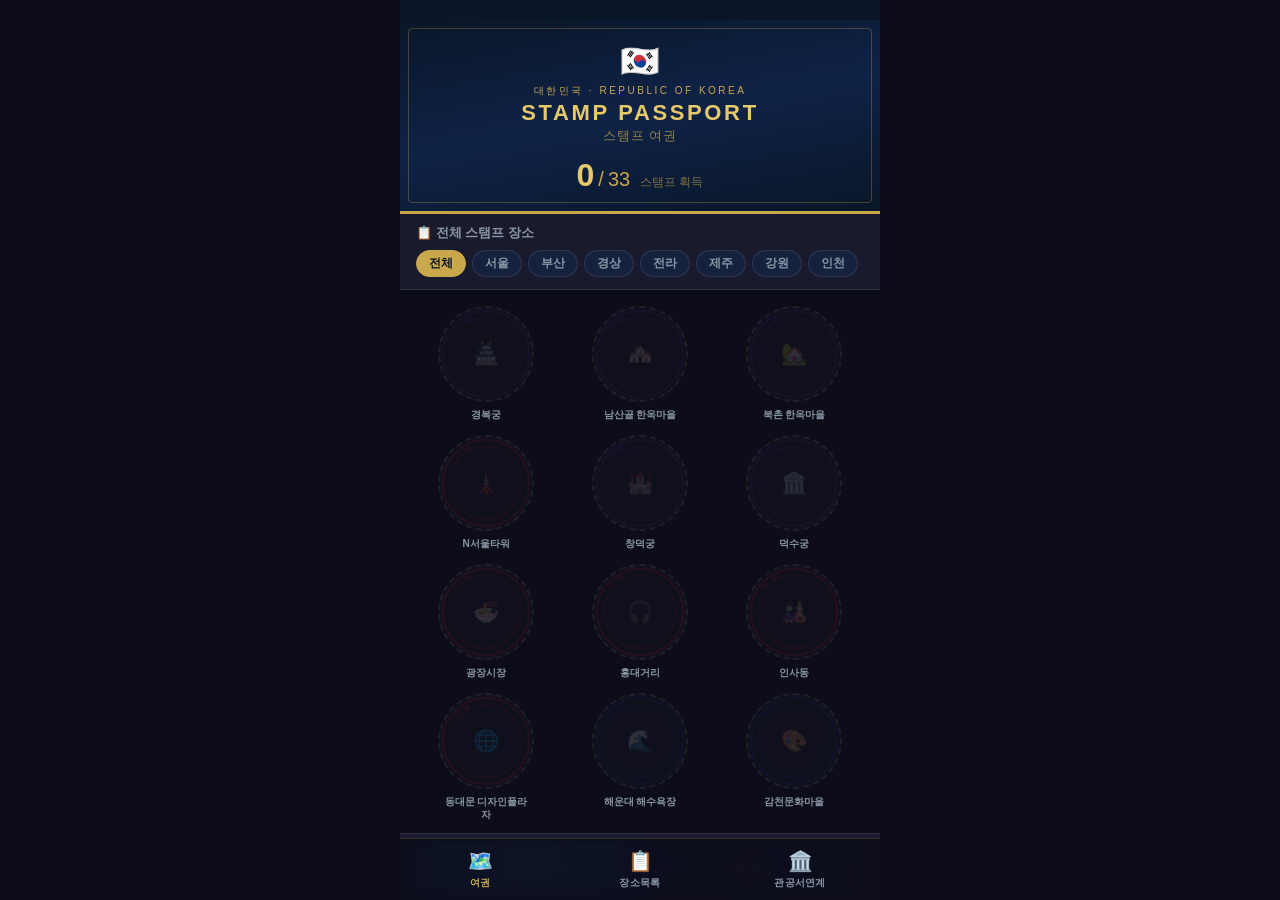
==== index.html @ ccee5a93 "Redesign: official seal stamps, 33 locations, government partnership tab" ====
<!doctype html>
<html lang="ko">
<head>
  <meta charset="UTF-8" />
  <meta name="viewport" content="width=device-width, initial-scale=1.0, viewport-fit=cover" />
  <meta name="theme-color" content="#1a1a2e" />
  <meta name="apple-mobile-web-app-capable" content="yes" />
  <meta name="apple-mobile-web-app-status-bar-style" content="black-translucent" />
  <meta name="apple-mobile-web-app-title" content="Korea Passport" />
  <link rel="manifest" href="manifest.json" />
  <link rel="apple-touch-icon" href="apple-touch-icon.png" />
  <title>Korea Passport | 한국 스탬프 여권</title>
  <link rel="stylesheet" href="style.css" />
</head>
<body>
  <div id="app">

    <!-- TAB: PASSPORT (cover + stamp pages) -->
    <div id="tab-passport" class="tab-content active">
      <div class="safe-top"></div>

      <!-- Passport Cover -->
      <div class="passport-cover">
        <div class="cover-emblem">🇰🇷</div>
        <p class="cover-country">대한민국 · REPUBLIC OF KOREA</p>
        <h1 class="cover-title">STAMP PASSPORT</h1>
        <p class="cover-sub">스탬프 여권</p>
        <div class="cover-progress">
          <span id="coverCount">0</span><span class="cover-slash">/</span><span id="coverTotal">0</span>
          <span class="cover-label">스탬프 획득</span>
        </div>
      </div>

      <!-- Stamp Pages -->
      <div class="stamp-pages-header">
        <span>📋 전체 스탬프 장소</span>
        <span id="regionFilter" class="region-tabs"></span>
      </div>

      <div class="scroll-area">
        <div id="stampGrid" class="stamp-grid"></div>
      </div>

      <div class="passport-actions">
        <button id="gpsBtn" class="btn-gps">📍 현위치 확인</button>
        <button id="shareBtn" class="btn-share">📤 공유</button>
      </div>
    </div>

    <!-- TAB: MAP LIST -->
    <div id="tab-list" class="tab-content">
      <div class="safe-top"></div>
      <div class="scroll-area">
        <h2 class="section-title">스탬프 장소 목록</h2>
        <div class="search-row">
          <input id="searchInput" type="search" placeholder="장소명 검색..." class="search-input" />
        </div>
        <div id="locationList" class="location-list"></div>
      </div>
    </div>

    <!-- TAB: PARTNERSHIP -->
    <div id="tab-partner" class="tab-content">
      <div class="safe-top"></div>
      <div class="scroll-area">
        <h2 class="section-title">관공서 연계 안내</h2>
        <div class="partner-cards" id="partnerCards"></div>
      </div>
    </div>

    <!-- BOTTOM NAV -->
    <nav id="bottomNav">
      <button data-tab="passport" class="nav-btn active">
        <span>🗺️</span><span>여권</span>
      </button>
      <button data-tab="list" class="nav-btn">
        <span>📋</span><span>장소목록</span>
      </button>
      <button data-tab="partner" class="nav-btn">
        <span>🏛️</span><span>관공서연계</span>
      </button>
    </nav>

    <!-- STAMP TOAST -->
    <div id="toast" class="toast hidden">
      <div id="toastStamp" class="toast-stamp-mini"></div>
      <div>
        <strong id="toastTitle"></strong>
        <p id="toastSub"></p>
      </div>
    </div>

  </div>
  <script src="app.js"></script>
</body>
</html>
---- style.css ----
/* ── Reset ── */
*, *::before, *::after { box-sizing: border-box; margin: 0; padding: 0; }

:root {
  --bg: #0d0d1a;
  --cover-bg: #0a1628;
  --page-bg: #f5f0e8;
  --surface: #1a1a2e;
  --surface2: #16213e;
  --border: rgba(255,255,255,.1);
  --gold: #c9a84c;
  --gold-light: #e8c96a;
  --text: #f1f5f9;
  --muted: #8896a5;
  --accent: #1e5fa8;
  --red-stamp: #8b1a1a;
  --blue-stamp: #0a2d6e;
  --green-stamp: #0d4a2d;
  --purple-stamp: #3d1a6e;
  --teal-stamp: #0a4a4a;
  --nav-h: 72px;
}

html, body { height: 100%; background: var(--bg); color: var(--text); font-family: -apple-system, BlinkMacSystemFont, "SF Pro Text", "Noto Sans KR", sans-serif; -webkit-font-smoothing: antialiased; }
#app { height: 100%; display: flex; flex-direction: column; max-width: 480px; margin: 0 auto; position: relative; overflow: hidden; }
.safe-top { height: env(safe-area-inset-top, 20px); min-height: 20px; background: var(--cover-bg); }
.tab-content { display: none; flex: 1; overflow: hidden; flex-direction: column; }
.tab-content.active { display: flex; }
.scroll-area { flex: 1; overflow-y: auto; -webkit-overflow-scrolling: touch; padding-bottom: calc(var(--nav-h) + 12px); }

/* ── Passport Cover ── */
.passport-cover {
  background: linear-gradient(170deg, #0a1628 0%, #0f2347 50%, #0a1628 100%);
  border-bottom: 3px solid var(--gold);
  padding: 22px 24px 20px;
  text-align: center;
  position: relative;
  flex-shrink: 0;
}
.passport-cover::before {
  content: '';
  position: absolute; inset: 8px; border: 1px solid rgba(201,168,76,.3); border-radius: 4px; pointer-events: none;
}
.cover-emblem { font-size: 32px; margin-bottom: 4px; }
.cover-country { font-size: 10px; letter-spacing: .25em; color: var(--gold); margin-bottom: 2px; }
.cover-title { font-size: 22px; font-weight: 800; color: var(--gold-light); letter-spacing: .12em; margin-bottom: 1px; }
.cover-sub { font-size: 13px; color: rgba(201,168,76,.7); letter-spacing: .08em; margin-bottom: 14px; }
.cover-progress { display: flex; align-items: baseline; justify-content: center; gap: 4px; }
.cover-progress #coverCount { font-size: 32px; font-weight: 900; color: var(--gold-light); line-height: 1; }
.cover-slash { font-size: 20px; color: var(--gold); }
.cover-progress #coverTotal { font-size: 20px; color: var(--gold); }
.cover-label { font-size: 12px; color: rgba(201,168,76,.6); margin-left: 6px; }

/* ── Stamp Pages Header ── */
.stamp-pages-header {
  background: var(--surface); border-bottom: 1px solid var(--border);
  padding: 10px 16px; display: flex; flex-direction: column; gap: 8px; flex-shrink: 0;
}
.stamp-pages-header > span:first-child { font-size: 13px; color: var(--muted); font-weight: 600; }
.region-tabs { display: flex; gap: 6px; overflow-x: auto; -webkit-overflow-scrolling: touch; padding-bottom: 2px; }
.region-tabs::-webkit-scrollbar { display: none; }
.rtab { background: var(--surface2); border: 1px solid var(--border); color: var(--muted);
  border-radius: 100px; padding: 4px 12px; font-size: 12px; font-weight: 600;
  cursor: pointer; white-space: nowrap; -webkit-tap-highlight-color: transparent; flex-shrink: 0; }
.rtab.active { background: var(--gold); border-color: var(--gold); color: #0a1628; }

/* ── Stamp Grid ── */
.stamp-grid { display: grid; grid-template-columns: repeat(3, 1fr); gap: 14px; padding: 16px; }

/* ── Individual Stamp ── */
.stamp-wrap { display: flex; flex-direction: column; align-items: center; gap: 6px; cursor: pointer; -webkit-tap-highlight-color: transparent; }
.stamp-circle {
  width: 96px; height: 96px; border-radius: 50%; position: relative;
  display: flex; align-items: center; justify-content: center;
  flex-shrink: 0;
}
/* Not-collected: ghost outline */
.stamp-circle.ghost {
  border: 2px dashed rgba(255,255,255,.15);
  background: rgba(255,255,255,.03);
  opacity: .45;
}
/* Collected: ink stamp appearance */
.stamp-circle.inked {
  opacity: 1;
  box-shadow: 0 0 0 2px currentColor, inset 0 0 12px rgba(0,0,0,.35);
}
.stamp-circle.inked::after {
  content: ''; position: absolute; inset: 0; border-radius: 50%;
  background: radial-gradient(circle at 40% 35%, rgba(255,255,255,.12), transparent 60%);
  pointer-events: none;
}
/* Color variants */
.stamp-red   { color: var(--red-stamp);    border: 3px solid var(--red-stamp);    background: rgba(139,26,26,.18); }
.stamp-blue  { color: var(--blue-stamp);   border: 3px solid var(--blue-stamp);   background: rgba(10,45,110,.18); }
.stamp-green { color: var(--green-stamp);  border: 3px solid var(--green-stamp);  background: rgba(13,74,45,.18); }
.stamp-purple{ color: var(--purple-stamp); border: 3px solid var(--purple-stamp); background: rgba(61,26,110,.18); }
.stamp-teal  { color: var(--teal-stamp);   border: 3px solid var(--teal-stamp);   background: rgba(10,74,74,.18); }

/* SVG stamp inner content */
.stamp-svg { width: 96px; height: 96px; position: absolute; inset: 0; }

.stamp-name {
  font-size: 10px; font-weight: 700; color: var(--muted); text-align: center;
  line-height: 1.3; max-width: 90px;
}
.stamp-wrap.earned .stamp-name { color: var(--text); }

/* ── Passport Actions ── */
.passport-actions {
  display: grid; grid-template-columns: 1fr 1fr; gap: 10px;
  padding: 10px 16px; background: var(--surface); border-top: 1px solid var(--border); flex-shrink: 0;
}
.btn-gps { background: var(--accent); color: #fff; border: none; border-radius: 14px; padding: 13px; font-size: 14px; font-weight: 700; cursor: pointer; -webkit-tap-highlight-color: transparent; }
.btn-gps:active { opacity: .8; }
.btn-share { background: var(--surface2); color: var(--text); border: 1px solid var(--border); border-radius: 14px; padding: 13px; font-size: 14px; font-weight: 600; cursor: pointer; -webkit-tap-highlight-color: transparent; }

/* ── Location List Tab ── */
.section-title { font-size: 20px; font-weight: 800; padding: 16px 18px 8px; }
.search-row { padding: 0 16px 12px; }
.search-input { width: 100%; background: var(--surface); border: 1px solid var(--border); border-radius: 12px; padding: 10px 14px; font-size: 14px; color: var(--text); outline: none; }
.search-input::placeholder { color: var(--muted); }
.location-list { display: grid; gap: 0; }
.loc-item {
  display: flex; align-items: center; gap: 14px; padding: 13px 18px;
  border-bottom: 1px solid var(--border); cursor: pointer; -webkit-tap-highlight-color: transparent;
}
.loc-item:active { background: var(--surface); }
.loc-dot { width: 10px; height: 10px; border-radius: 50%; flex-shrink: 0; }
.loc-info { flex: 1; }
.loc-info h3 { font-size: 14px; font-weight: 700; margin-bottom: 2px; }
.loc-info p { font-size: 12px; color: var(--muted); }
.loc-tag { font-size: 11px; color: var(--muted); background: var(--surface); border: 1px solid var(--border); border-radius: 100px; padding: 2px 8px; flex-shrink: 0; }
.loc-check { font-size: 18px; flex-shrink: 0; }

/* ── Partnership Tab ── */
.partner-cards { display: grid; gap: 14px; padding: 8px 16px 16px; }
.partner-card { background: var(--surface); border: 1px solid var(--border); border-radius: 18px; overflow: hidden; }
.partner-card-header { padding: 16px 18px 10px; display: flex; align-items: center; gap: 12px; border-bottom: 1px solid var(--border); }
.partner-icon { font-size: 28px; }
.partner-card-header h3 { font-size: 15px; font-weight: 800; }
.partner-card-header p { font-size: 12px; color: var(--muted); margin-top: 2px; }
.partner-body { padding: 14px 18px; }
.partner-body ul { list-style: none; display: grid; gap: 8px; }
.partner-body li { font-size: 13px; color: var(--muted); padding-left: 16px; position: relative; line-height: 1.45; }
.partner-body li::before { content: '→'; position: absolute; left: 0; color: var(--gold); font-weight: 700; }
.partner-badge { display: inline-block; background: rgba(201,168,76,.15); border: 1px solid rgba(201,168,76,.3); color: var(--gold); font-size: 11px; border-radius: 100px; padding: 3px 10px; margin-top: 10px; }

/* ── Bottom Nav ── */
#bottomNav {
  position: fixed; bottom: 0; left: 50%; transform: translateX(-50%);
  width: min(480px, 100%); display: grid; grid-template-columns: repeat(3, 1fr);
  background: rgba(13,13,26,.94); backdrop-filter: blur(20px) saturate(180%);
  -webkit-backdrop-filter: blur(20px) saturate(180%);
  border-top: 1px solid rgba(201,168,76,.2);
  padding-bottom: env(safe-area-inset-bottom, 0); z-index: 100;
}
.nav-btn { background: transparent; border: none; color: var(--muted); padding: 10px 6px;
  display: flex; flex-direction: column; align-items: center; gap: 3px;
  cursor: pointer; -webkit-tap-highlight-color: transparent; transition: color .15s; }
.nav-btn span:first-child { font-size: 20px; }
.nav-btn span:last-child { font-size: 10px; font-weight: 700; letter-spacing: .03em; }
.nav-btn.active { color: var(--gold); }

/* ── Toast ── */
.toast {
  position: fixed; top: max(env(safe-area-inset-top,20px),20px); left: 50%;
  transform: translateX(-50%); width: min(340px, calc(100% - 32px));
  background: rgba(10,22,40,.97); backdrop-filter: blur(16px); -webkit-backdrop-filter: blur(16px);
  border: 1px solid rgba(201,168,76,.5); border-radius: 16px;
  padding: 14px 18px; display: flex; align-items: center; gap: 14px;
  box-shadow: 0 12px 40px rgba(0,0,0,.6); z-index: 200;
  transition: opacity .3s, transform .3s;
}
.toast.hidden { opacity: 0; pointer-events: none; transform: translateX(-50%) translateY(-14px); }
.toast-stamp-mini { width: 44px; height: 44px; flex-shrink: 0; border-radius: 50%; display: flex; align-items: center; justify-content: center; font-size: 22px; border: 2px solid var(--gold); }
.toast strong { font-size: 14px; display: block; color: var(--gold-light); }
.toast p { font-size: 12px; color: var(--muted); margin-top: 2px; }
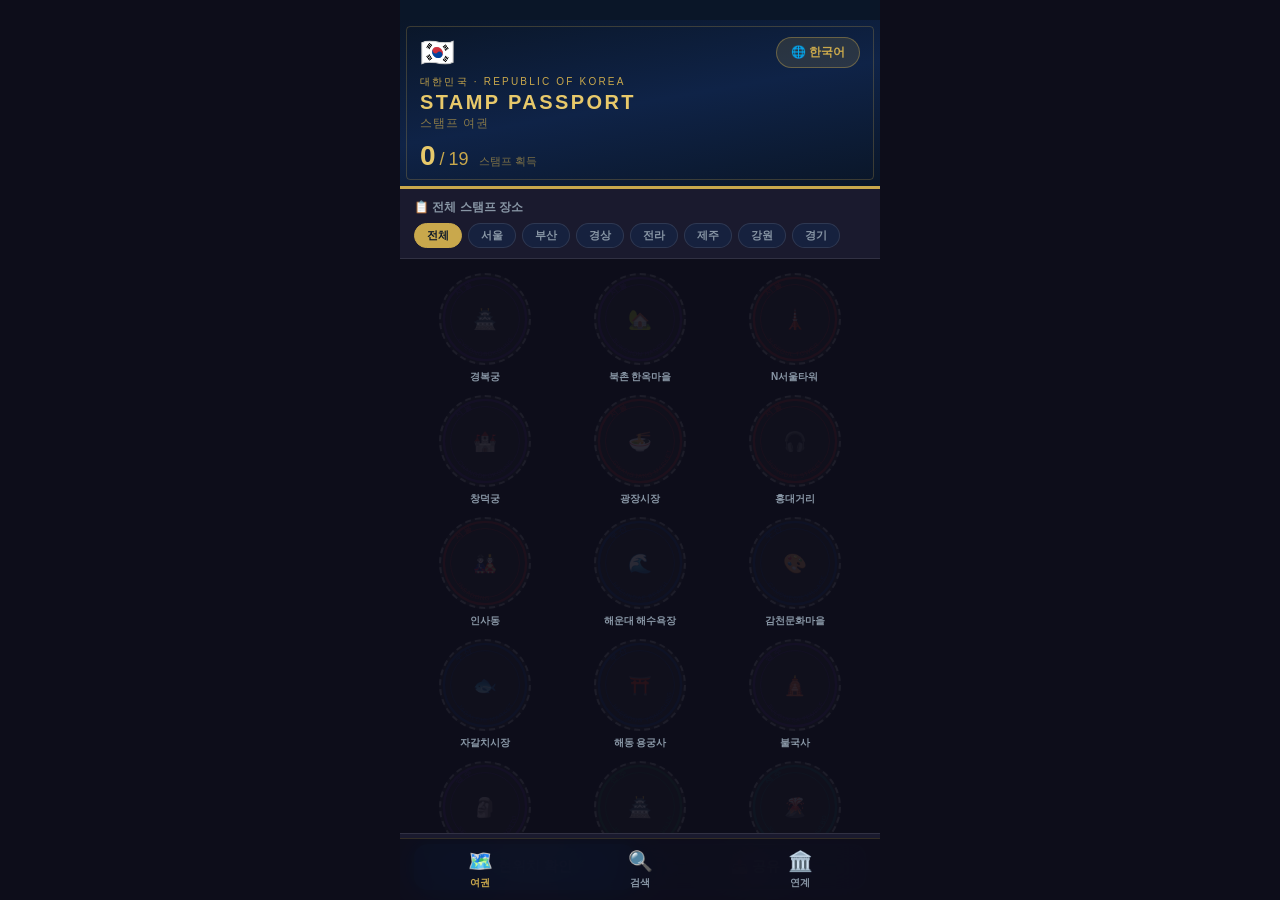
==== commit fad3eb7d: "Add multi-language TourAPI 4.0 integration, trail support, detail modal, API status panel" ====
--- a/index.html
+++ b/index.html
@@ -1,96 +1,155 @@
 <!doctype html>
-<html lang="ko">
+<html lang="ko" id="htmlRoot">
 <head>
   <meta charset="UTF-8" />
   <meta name="viewport" content="width=device-width, initial-scale=1.0, viewport-fit=cover" />
-  <meta name="theme-color" content="#1a1a2e" />
+  <meta name="theme-color" content="#0d0d1a" />
   <meta name="apple-mobile-web-app-capable" content="yes" />
   <meta name="apple-mobile-web-app-status-bar-style" content="black-translucent" />
   <meta name="apple-mobile-web-app-title" content="Korea Passport" />
   <link rel="manifest" href="manifest.json" />
   <link rel="apple-touch-icon" href="apple-touch-icon.png" />
-  <title>Korea Passport | 한국 스탬프 여권</title>
+  <title>Korea Passport | 스탬프 여권</title>
   <link rel="stylesheet" href="style.css" />
 </head>
 <body>
-  <div id="app">
+<div id="app">
 
-    <!-- TAB: PASSPORT (cover + stamp pages) -->
-    <div id="tab-passport" class="tab-content active">
-      <div class="safe-top"></div>
+  <!-- ══ TAB: PASSPORT ══ -->
+  <div id="tab-passport" class="tab-content active">
+    <div class="safe-top"></div>
 
-      <!-- Passport Cover -->
-      <div class="passport-cover">
+    <!-- Passport Cover -->
+    <div class="passport-cover">
+      <div class="cover-top-row">
         <div class="cover-emblem">🇰🇷</div>
-        <p class="cover-country">대한민국 · REPUBLIC OF KOREA</p>
-        <h1 class="cover-title">STAMP PASSPORT</h1>
-        <p class="cover-sub">스탬프 여권</p>
-        <div class="cover-progress">
-          <span id="coverCount">0</span><span class="cover-slash">/</span><span id="coverTotal">0</span>
-          <span class="cover-label">스탬프 획득</span>
-        </div>
+        <!-- 언어 선택 버튼 -->
+        <button id="langBtn" class="lang-btn">🌐 한국어</button>
       </div>
-
-      <!-- Stamp Pages -->
-      <div class="stamp-pages-header">
-        <span>📋 전체 스탬프 장소</span>
-        <span id="regionFilter" class="region-tabs"></span>
-      </div>
-
-      <div class="scroll-area">
-        <div id="stampGrid" class="stamp-grid"></div>
-      </div>
-
-      <div class="passport-actions">
-        <button id="gpsBtn" class="btn-gps">📍 현위치 확인</button>
-        <button id="shareBtn" class="btn-share">📤 공유</button>
+      <p class="cover-country">대한민국 · REPUBLIC OF KOREA</p>
+      <h1 class="cover-title">STAMP PASSPORT</h1>
+      <p class="cover-sub">스탬프 여권</p>
+      <div class="cover-progress">
+        <span id="coverCount">0</span><span class="cover-slash">/</span><span id="coverTotal">0</span>
+        <span class="cover-label">스탬프 획득</span>
       </div>
     </div>
 
-    <!-- TAB: MAP LIST -->
-    <div id="tab-list" class="tab-content">
-      <div class="safe-top"></div>
-      <div class="scroll-area">
-        <h2 class="section-title">스탬프 장소 목록</h2>
-        <div class="search-row">
-          <input id="searchInput" type="search" placeholder="장소명 검색..." class="search-input" />
-        </div>
-        <div id="locationList" class="location-list"></div>
+    <!-- 언어 선택 패널 -->
+    <div id="langPanel" class="lang-panel hidden">
+      <p class="lang-panel-title">언어 선택 / Select Language</p>
+      <div id="langGrid" class="lang-grid"></div>
+      <p class="lang-panel-note">API 키가 입력된 언어만 활성화됩니다.</p>
+    </div>
+
+    <!-- 지역 필터 탭 -->
+    <div class="stamp-pages-header">
+      <span id="stampPageLabel">📋 전체 스탬프 장소</span>
+      <span id="regionFilter" class="region-tabs"></span>
+    </div>
+
+    <div class="scroll-area">
+      <div id="stampGrid" class="stamp-grid"></div>
+      <!-- API 로딩 버튼 -->
+      <div id="apiLoadRow" class="api-load-row hidden">
+        <button id="loadApiBtn" class="btn-api-load">🔄 TourAPI에서 장소 불러오기</button>
       </div>
     </div>
 
-    <!-- TAB: PARTNERSHIP -->
-    <div id="tab-partner" class="tab-content">
-      <div class="safe-top"></div>
-      <div class="scroll-area">
-        <h2 class="section-title">관공서 연계 안내</h2>
-        <div class="partner-cards" id="partnerCards"></div>
+    <div class="passport-actions">
+      <button id="gpsBtn" class="btn-gps">📍 현위치 확인</button>
+      <button id="shareBtn" class="btn-share">📤 공유</button>
+    </div>
+  </div>
+
+  <!-- ══ TAB: SEARCH / LIST ══ -->
+  <div id="tab-list" class="tab-content">
+    <div class="safe-top"></div>
+    <div class="scroll-area">
+      <h2 class="section-title">장소 검색</h2>
+
+      <!-- 검색 타입 선택 -->
+      <div class="search-type-row" id="searchTypeRow"></div>
+
+      <div class="search-row">
+        <input id="searchInput" type="search" placeholder="장소명 검색 (TourAPI 연동)..." class="search-input" />
+        <button id="searchApiBtn" class="btn-search-api">🔍</button>
+      </div>
+
+      <!-- 축제/행사 버튼 -->
+      <button id="festivalBtn" class="btn-festival">🎪 현재 진행 중인 축제 보기</button>
+
+      <!-- 두루누비 트레일 -->
+      <div class="trail-section">
+        <div class="trail-header">
+          <span>🥾 두루누비 걷기여행길</span>
+          <button id="loadTrailBtn" class="btn-trail-load">불러오기</button>
+        </div>
+        <div id="trailList" class="trail-list"></div>
+      </div>
+
+      <h3 class="list-subtitle">전체 스탬프 목록</h3>
+      <div id="locationList" class="location-list"></div>
+    </div>
+  </div>
+
+  <!-- ══ TAB: PARTNERSHIP ══ -->
+  <div id="tab-partner" class="tab-content">
+    <div class="safe-top"></div>
+    <div class="scroll-area">
+      <h2 class="section-title">관공서 연계 안내</h2>
+
+      <!-- API 상태 패널 -->
+      <div class="api-status-card" id="apiStatusCard">
+        <h3>📡 TourAPI 연결 상태</h3>
+        <div id="apiStatusList" class="api-status-list"></div>
+      </div>
+
+      <div class="partner-cards" id="partnerCards"></div>
+    </div>
+  </div>
+
+  <!-- ══ BOTTOM NAV ══ -->
+  <nav id="bottomNav">
+    <button data-tab="passport" class="nav-btn active">
+      <span>🗺️</span><span>여권</span>
+    </button>
+    <button data-tab="list" class="nav-btn">
+      <span>🔍</span><span>검색</span>
+    </button>
+    <button data-tab="partner" class="nav-btn">
+      <span>🏛️</span><span>연계</span>
+    </button>
+  </nav>
+
+  <!-- ══ STAMP TOAST ══ -->
+  <div id="toast" class="toast hidden">
+    <div id="toastStamp" class="toast-stamp-mini"></div>
+    <div>
+      <strong id="toastTitle"></strong>
+      <p id="toastSub"></p>
+    </div>
+  </div>
+
+  <!-- ══ DETAIL MODAL ══ -->
+  <div id="modal" class="modal hidden">
+    <div class="modal-backdrop" id="modalBackdrop"></div>
+    <div class="modal-sheet">
+      <div class="modal-img-wrap"><img id="modalImg" src="" alt="" /></div>
+      <div class="modal-body">
+        <div id="modalStamp" class="modal-stamp"></div>
+        <h2 id="modalTitle"></h2>
+        <p id="modalAddr" class="modal-addr"></p>
+        <p id="modalOverview" class="modal-overview"></p>
+        <div id="modalMeta" class="modal-meta"></div>
+        <button id="modalCollect" class="btn-modal-collect">✅ 스탬프 수집</button>
+        <button id="modalClose" class="btn-modal-close">닫기</button>
       </div>
     </div>
+  </div>
 
-    <!-- BOTTOM NAV -->
-    <nav id="bottomNav">
-      <button data-tab="passport" class="nav-btn active">
-        <span>🗺️</span><span>여권</span>
-      </button>
-      <button data-tab="list" class="nav-btn">
-        <span>📋</span><span>장소목록</span>
-      </button>
-      <button data-tab="partner" class="nav-btn">
-        <span>🏛️</span><span>관공서연계</span>
-      </button>
-    </nav>
-
-    <!-- STAMP TOAST -->
-    <div id="toast" class="toast hidden">
-      <div id="toastStamp" class="toast-stamp-mini"></div>
-      <div>
-        <strong id="toastTitle"></strong>
-        <p id="toastSub"></p>
-      </div>
-    </div>
-
-  </div>
-  <script src="app.js"></script>
+</div>
+<script src="tourapi.js"></script>
+<script src="app.js"></script>
 </body>
 </html>
--- a/style.css
+++ b/style.css
@@ -3,8 +3,6 @@
 
 :root {
   --bg: #0d0d1a;
-  --cover-bg: #0a1628;
-  --page-bg: #f5f0e8;
   --surface: #1a1a2e;
   --surface2: #16213e;
   --border: rgba(255,255,255,.1);
@@ -23,156 +21,170 @@
 
 html, body { height: 100%; background: var(--bg); color: var(--text); font-family: -apple-system, BlinkMacSystemFont, "SF Pro Text", "Noto Sans KR", sans-serif; -webkit-font-smoothing: antialiased; }
 #app { height: 100%; display: flex; flex-direction: column; max-width: 480px; margin: 0 auto; position: relative; overflow: hidden; }
-.safe-top { height: env(safe-area-inset-top, 20px); min-height: 20px; background: var(--cover-bg); }
+.safe-top { height: env(safe-area-inset-top, 20px); min-height: 20px; background: #0a1628; }
 .tab-content { display: none; flex: 1; overflow: hidden; flex-direction: column; }
 .tab-content.active { display: flex; }
 .scroll-area { flex: 1; overflow-y: auto; -webkit-overflow-scrolling: touch; padding-bottom: calc(var(--nav-h) + 12px); }
 
 /* ── Passport Cover ── */
 .passport-cover {
-  background: linear-gradient(170deg, #0a1628 0%, #0f2347 50%, #0a1628 100%);
+  background: linear-gradient(170deg,#0a1628 0%,#0f2347 50%,#0a1628 100%);
   border-bottom: 3px solid var(--gold);
-  padding: 22px 24px 20px;
-  text-align: center;
-  position: relative;
-  flex-shrink: 0;
+  padding: 16px 20px 16px;
+  position: relative; flex-shrink: 0;
 }
-.passport-cover::before {
-  content: '';
-  position: absolute; inset: 8px; border: 1px solid rgba(201,168,76,.3); border-radius: 4px; pointer-events: none;
-}
-.cover-emblem { font-size: 32px; margin-bottom: 4px; }
-.cover-country { font-size: 10px; letter-spacing: .25em; color: var(--gold); margin-bottom: 2px; }
-.cover-title { font-size: 22px; font-weight: 800; color: var(--gold-light); letter-spacing: .12em; margin-bottom: 1px; }
-.cover-sub { font-size: 13px; color: rgba(201,168,76,.7); letter-spacing: .08em; margin-bottom: 14px; }
-.cover-progress { display: flex; align-items: baseline; justify-content: center; gap: 4px; }
-.cover-progress #coverCount { font-size: 32px; font-weight: 900; color: var(--gold-light); line-height: 1; }
-.cover-slash { font-size: 20px; color: var(--gold); }
-.cover-progress #coverTotal { font-size: 20px; color: var(--gold); }
-.cover-label { font-size: 12px; color: rgba(201,168,76,.6); margin-left: 6px; }
+.passport-cover::before { content:''; position:absolute; inset:6px; border:1px solid rgba(201,168,76,.25); border-radius:4px; pointer-events:none; }
+.cover-top-row { display:flex; justify-content:space-between; align-items:center; margin-bottom:6px; }
+.cover-emblem { font-size:28px; }
+.lang-btn { background:rgba(201,168,76,.15); border:1px solid rgba(201,168,76,.4); color:var(--gold); border-radius:100px; padding:6px 14px; font-size:12px; font-weight:700; cursor:pointer; -webkit-tap-highlight-color:transparent; }
+.lang-btn:active { opacity:.8; }
+.cover-country { font-size:10px; letter-spacing:.22em; color:var(--gold); margin-bottom:2px; }
+.cover-title { font-size:20px; font-weight:800; color:var(--gold-light); letter-spacing:.12em; margin-bottom:1px; }
+.cover-sub { font-size:12px; color:rgba(201,168,76,.65); letter-spacing:.07em; margin-bottom:10px; }
+.cover-progress { display:flex; align-items:baseline; gap:4px; }
+#coverCount { font-size:28px; font-weight:900; color:var(--gold-light); line-height:1; }
+.cover-slash { font-size:18px; color:var(--gold); }
+#coverTotal { font-size:18px; color:var(--gold); }
+.cover-label { font-size:11px; color:rgba(201,168,76,.6); margin-left:6px; }
+
+/* ── Language Panel ── */
+.lang-panel { background:var(--surface2); border-bottom:1px solid var(--border); padding:14px 16px; flex-shrink:0; }
+.lang-panel.hidden { display:none; }
+.lang-panel-title { font-size:12px; color:var(--muted); margin-bottom:10px; font-weight:600; }
+.lang-grid { display:grid; grid-template-columns:repeat(4,1fr); gap:8px; margin-bottom:8px; }
+.lang-chip { background:var(--surface); border:1px solid var(--border); border-radius:12px; padding:8px 6px; text-align:center; cursor:pointer; -webkit-tap-highlight-color:transparent; transition:all .15s; }
+.lang-chip .lc-flag { font-size:18px; display:block; margin-bottom:3px; }
+.lang-chip .lc-label { font-size:10px; color:var(--muted); font-weight:600; }
+.lang-chip.active { border-color:var(--gold); background:rgba(201,168,76,.12); }
+.lang-chip.active .lc-label { color:var(--gold); }
+.lang-chip.disabled { opacity:.35; cursor:not-allowed; }
+.lang-panel-note { font-size:11px; color:var(--muted); }
 
 /* ── Stamp Pages Header ── */
-.stamp-pages-header {
-  background: var(--surface); border-bottom: 1px solid var(--border);
-  padding: 10px 16px; display: flex; flex-direction: column; gap: 8px; flex-shrink: 0;
-}
-.stamp-pages-header > span:first-child { font-size: 13px; color: var(--muted); font-weight: 600; }
-.region-tabs { display: flex; gap: 6px; overflow-x: auto; -webkit-overflow-scrolling: touch; padding-bottom: 2px; }
-.region-tabs::-webkit-scrollbar { display: none; }
-.rtab { background: var(--surface2); border: 1px solid var(--border); color: var(--muted);
-  border-radius: 100px; padding: 4px 12px; font-size: 12px; font-weight: 600;
-  cursor: pointer; white-space: nowrap; -webkit-tap-highlight-color: transparent; flex-shrink: 0; }
-.rtab.active { background: var(--gold); border-color: var(--gold); color: #0a1628; }
+.stamp-pages-header { background:var(--surface); border-bottom:1px solid var(--border); padding:10px 14px; display:flex; flex-direction:column; gap:7px; flex-shrink:0; }
+.stamp-pages-header > span { font-size:12px; color:var(--muted); font-weight:600; }
+.region-tabs { display:flex; gap:6px; overflow-x:auto; -webkit-overflow-scrolling:touch; }
+.region-tabs::-webkit-scrollbar { display:none; }
+.rtab { background:var(--surface2); border:1px solid var(--border); color:var(--muted); border-radius:100px; padding:4px 12px; font-size:11px; font-weight:600; cursor:pointer; white-space:nowrap; flex-shrink:0; -webkit-tap-highlight-color:transparent; }
+.rtab.active { background:var(--gold); border-color:var(--gold); color:#0a1628; }
 
 /* ── Stamp Grid ── */
-.stamp-grid { display: grid; grid-template-columns: repeat(3, 1fr); gap: 14px; padding: 16px; }
+.stamp-grid { display:grid; grid-template-columns:repeat(3,1fr); gap:12px; padding:14px; }
+.stamp-wrap { display:flex; flex-direction:column; align-items:center; gap:5px; cursor:pointer; -webkit-tap-highlight-color:transparent; }
+.stamp-circle { width:92px; height:92px; border-radius:50%; position:relative; display:flex; align-items:center; justify-content:center; flex-shrink:0; }
+.stamp-circle.ghost { border:2px dashed rgba(255,255,255,.14); background:rgba(255,255,255,.03); opacity:.4; }
+.stamp-circle.inked { opacity:1; box-shadow:0 0 0 2px currentColor,inset 0 0 10px rgba(0,0,0,.35); }
+.stamp-circle.inked::after { content:''; position:absolute; inset:0; border-radius:50%; background:radial-gradient(circle at 38% 33%,rgba(255,255,255,.1),transparent 58%); pointer-events:none; }
+.stamp-red   { color:var(--red-stamp);    border:3px solid var(--red-stamp);    background:rgba(139,26,26,.18); }
+.stamp-blue  { color:var(--blue-stamp);   border:3px solid var(--blue-stamp);   background:rgba(10,45,110,.18); }
+.stamp-green { color:var(--green-stamp);  border:3px solid var(--green-stamp);  background:rgba(13,74,45,.18); }
+.stamp-purple{ color:var(--purple-stamp); border:3px solid var(--purple-stamp); background:rgba(61,26,110,.18); }
+.stamp-teal  { color:var(--teal-stamp);   border:3px solid var(--teal-stamp);   background:rgba(10,74,74,.18); }
+.stamp-svg { width:92px; height:92px; position:absolute; inset:0; }
+.stamp-name { font-size:10px; font-weight:700; color:var(--muted); text-align:center; line-height:1.3; max-width:88px; }
+.stamp-wrap.earned .stamp-name { color:var(--text); }
+.stamp-trail-badge { font-size:9px; background:rgba(13,74,45,.4); color:#6ee7b7; border-radius:100px; padding:2px 6px; margin-top:2px; }
 
-/* ── Individual Stamp ── */
-.stamp-wrap { display: flex; flex-direction: column; align-items: center; gap: 6px; cursor: pointer; -webkit-tap-highlight-color: transparent; }
-.stamp-circle {
-  width: 96px; height: 96px; border-radius: 50%; position: relative;
-  display: flex; align-items: center; justify-content: center;
-  flex-shrink: 0;
-}
-/* Not-collected: ghost outline */
-.stamp-circle.ghost {
-  border: 2px dashed rgba(255,255,255,.15);
-  background: rgba(255,255,255,.03);
-  opacity: .45;
-}
-/* Collected: ink stamp appearance */
-.stamp-circle.inked {
-  opacity: 1;
-  box-shadow: 0 0 0 2px currentColor, inset 0 0 12px rgba(0,0,0,.35);
-}
-.stamp-circle.inked::after {
-  content: ''; position: absolute; inset: 0; border-radius: 50%;
-  background: radial-gradient(circle at 40% 35%, rgba(255,255,255,.12), transparent 60%);
-  pointer-events: none;
-}
-/* Color variants */
-.stamp-red   { color: var(--red-stamp);    border: 3px solid var(--red-stamp);    background: rgba(139,26,26,.18); }
-.stamp-blue  { color: var(--blue-stamp);   border: 3px solid var(--blue-stamp);   background: rgba(10,45,110,.18); }
-.stamp-green { color: var(--green-stamp);  border: 3px solid var(--green-stamp);  background: rgba(13,74,45,.18); }
-.stamp-purple{ color: var(--purple-stamp); border: 3px solid var(--purple-stamp); background: rgba(61,26,110,.18); }
-.stamp-teal  { color: var(--teal-stamp);   border: 3px solid var(--teal-stamp);   background: rgba(10,74,74,.18); }
-
-/* SVG stamp inner content */
-.stamp-svg { width: 96px; height: 96px; position: absolute; inset: 0; }
-
-.stamp-name {
-  font-size: 10px; font-weight: 700; color: var(--muted); text-align: center;
-  line-height: 1.3; max-width: 90px;
-}
-.stamp-wrap.earned .stamp-name { color: var(--text); }
+/* ── API Load Row ── */
+.api-load-row { padding:16px; text-align:center; }
+.api-load-row.hidden { display:none; }
+.btn-api-load { background:var(--surface); border:1px dashed var(--border); color:var(--muted); border-radius:14px; padding:12px 20px; font-size:13px; cursor:pointer; width:100%; }
 
 /* ── Passport Actions ── */
-.passport-actions {
-  display: grid; grid-template-columns: 1fr 1fr; gap: 10px;
-  padding: 10px 16px; background: var(--surface); border-top: 1px solid var(--border); flex-shrink: 0;
-}
-.btn-gps { background: var(--accent); color: #fff; border: none; border-radius: 14px; padding: 13px; font-size: 14px; font-weight: 700; cursor: pointer; -webkit-tap-highlight-color: transparent; }
-.btn-gps:active { opacity: .8; }
-.btn-share { background: var(--surface2); color: var(--text); border: 1px solid var(--border); border-radius: 14px; padding: 13px; font-size: 14px; font-weight: 600; cursor: pointer; -webkit-tap-highlight-color: transparent; }
+.passport-actions { display:grid; grid-template-columns:1fr 1fr; gap:10px; padding:10px 14px; background:var(--surface); border-top:1px solid var(--border); flex-shrink:0; }
+.btn-gps { background:var(--accent); color:#fff; border:none; border-radius:14px; padding:13px; font-size:14px; font-weight:700; cursor:pointer; -webkit-tap-highlight-color:transparent; }
+.btn-gps:active { opacity:.8; }
+.btn-share { background:var(--surface2); color:var(--text); border:1px solid var(--border); border-radius:14px; padding:13px; font-size:14px; font-weight:600; cursor:pointer; }
 
-/* ── Location List Tab ── */
-.section-title { font-size: 20px; font-weight: 800; padding: 16px 18px 8px; }
-.search-row { padding: 0 16px 12px; }
-.search-input { width: 100%; background: var(--surface); border: 1px solid var(--border); border-radius: 12px; padding: 10px 14px; font-size: 14px; color: var(--text); outline: none; }
-.search-input::placeholder { color: var(--muted); }
-.location-list { display: grid; gap: 0; }
-.loc-item {
-  display: flex; align-items: center; gap: 14px; padding: 13px 18px;
-  border-bottom: 1px solid var(--border); cursor: pointer; -webkit-tap-highlight-color: transparent;
-}
-.loc-item:active { background: var(--surface); }
-.loc-dot { width: 10px; height: 10px; border-radius: 50%; flex-shrink: 0; }
-.loc-info { flex: 1; }
-.loc-info h3 { font-size: 14px; font-weight: 700; margin-bottom: 2px; }
-.loc-info p { font-size: 12px; color: var(--muted); }
-.loc-tag { font-size: 11px; color: var(--muted); background: var(--surface); border: 1px solid var(--border); border-radius: 100px; padding: 2px 8px; flex-shrink: 0; }
-.loc-check { font-size: 18px; flex-shrink: 0; }
+/* ── Search Tab ── */
+.section-title { font-size:20px; font-weight:800; padding:16px 16px 8px; }
+.list-subtitle { font-size:15px; font-weight:700; padding:16px 16px 8px; color:var(--text); }
+.search-type-row { display:flex; gap:6px; padding:0 14px 10px; overflow-x:auto; }
+.search-type-row::-webkit-scrollbar { display:none; }
+.stype-btn { background:var(--surface); border:1px solid var(--border); color:var(--muted); border-radius:100px; padding:5px 12px; font-size:12px; font-weight:600; cursor:pointer; white-space:nowrap; }
+.stype-btn.active { background:var(--accent); border-color:var(--accent); color:#fff; }
+.search-row { display:flex; gap:8px; padding:0 14px 10px; }
+.search-input { flex:1; background:var(--surface); border:1px solid var(--border); border-radius:12px; padding:10px 14px; font-size:14px; color:var(--text); outline:none; }
+.search-input::placeholder { color:var(--muted); }
+.btn-search-api { background:var(--accent); border:none; border-radius:12px; padding:10px 16px; color:#fff; font-size:16px; cursor:pointer; }
+.btn-festival { display:block; margin:0 14px 12px; background:rgba(245,158,11,.12); border:1px solid rgba(245,158,11,.3); color:#fcd34d; border-radius:12px; padding:11px; font-size:13px; font-weight:600; cursor:pointer; width:calc(100% - 28px); }
 
-/* ── Partnership Tab ── */
-.partner-cards { display: grid; gap: 14px; padding: 8px 16px 16px; }
-.partner-card { background: var(--surface); border: 1px solid var(--border); border-radius: 18px; overflow: hidden; }
-.partner-card-header { padding: 16px 18px 10px; display: flex; align-items: center; gap: 12px; border-bottom: 1px solid var(--border); }
-.partner-icon { font-size: 28px; }
-.partner-card-header h3 { font-size: 15px; font-weight: 800; }
-.partner-card-header p { font-size: 12px; color: var(--muted); margin-top: 2px; }
-.partner-body { padding: 14px 18px; }
-.partner-body ul { list-style: none; display: grid; gap: 8px; }
-.partner-body li { font-size: 13px; color: var(--muted); padding-left: 16px; position: relative; line-height: 1.45; }
-.partner-body li::before { content: '→'; position: absolute; left: 0; color: var(--gold); font-weight: 700; }
-.partner-badge { display: inline-block; background: rgba(201,168,76,.15); border: 1px solid rgba(201,168,76,.3); color: var(--gold); font-size: 11px; border-radius: 100px; padding: 3px 10px; margin-top: 10px; }
+/* ── Trail Section ── */
+.trail-section { margin:0 14px 16px; background:var(--surface); border:1px solid var(--border); border-radius:16px; overflow:hidden; }
+.trail-header { display:flex; justify-content:space-between; align-items:center; padding:12px 14px; border-bottom:1px solid var(--border); font-size:13px; font-weight:700; }
+.btn-trail-load { background:rgba(13,74,45,.4); border:1px solid rgba(13,74,45,.6); color:#6ee7b7; border-radius:100px; padding:5px 12px; font-size:12px; font-weight:600; cursor:pointer; }
+.trail-list { display:grid; gap:0; }
+.trail-item { display:flex; align-items:center; gap:12px; padding:11px 14px; border-bottom:1px solid var(--border); cursor:pointer; -webkit-tap-highlight-color:transparent; }
+.trail-item:last-child { border-bottom:none; }
+.trail-item:active { background:var(--surface2); }
+.trail-icon { font-size:22px; flex-shrink:0; }
+.trail-info h4 { font-size:13px; font-weight:700; margin-bottom:2px; }
+.trail-info p { font-size:11px; color:var(--muted); }
+.trail-dist { font-size:11px; color:#6ee7b7; font-weight:700; flex-shrink:0; margin-left:auto; }
+
+/* ── Location List ── */
+.location-list { display:grid; }
+.loc-item { display:flex; align-items:center; gap:12px; padding:12px 16px; border-bottom:1px solid var(--border); cursor:pointer; -webkit-tap-highlight-color:transparent; }
+.loc-item:active { background:var(--surface); }
+.loc-dot { width:10px; height:10px; border-radius:50%; flex-shrink:0; }
+.loc-info { flex:1; min-width:0; }
+.loc-info h3 { font-size:14px; font-weight:700; margin-bottom:2px; white-space:nowrap; overflow:hidden; text-overflow:ellipsis; }
+.loc-info p { font-size:12px; color:var(--muted); }
+.loc-tag { font-size:11px; color:var(--muted); background:var(--surface); border:1px solid var(--border); border-radius:100px; padding:2px 8px; flex-shrink:0; }
+.loc-check { font-size:17px; flex-shrink:0; }
+
+/* ── API Status Card ── */
+.api-status-card { margin:8px 14px 14px; background:var(--surface); border:1px solid var(--border); border-radius:16px; padding:16px; }
+.api-status-card h3 { font-size:13px; color:var(--muted); margin-bottom:12px; font-weight:600; text-transform:uppercase; letter-spacing:.08em; }
+.api-status-list { display:grid; grid-template-columns:1fr 1fr; gap:8px; }
+.api-status-item { display:flex; align-items:center; gap:8px; }
+.api-dot { width:8px; height:8px; border-radius:50%; flex-shrink:0; }
+.api-dot.on { background:#22c55e; }
+.api-dot.off { background:#374151; }
+.api-status-item span { font-size:12px; color:var(--muted); }
+.api-status-item span strong { color:var(--text); }
+
+/* ── Partner Tab ── */
+.partner-cards { display:grid; gap:12px; padding:0 14px 14px; }
+.partner-card { background:var(--surface); border:1px solid var(--border); border-radius:16px; overflow:hidden; }
+.partner-card-header { padding:14px 16px 10px; display:flex; align-items:center; gap:12px; border-bottom:1px solid var(--border); }
+.partner-icon { font-size:26px; }
+.partner-card-header h3 { font-size:14px; font-weight:800; }
+.partner-card-header p { font-size:11px; color:var(--muted); margin-top:2px; }
+.partner-body { padding:12px 16px; }
+.partner-body ul { list-style:none; display:grid; gap:7px; }
+.partner-body li { font-size:12px; color:var(--muted); padding-left:14px; position:relative; line-height:1.45; }
+.partner-body li::before { content:'→'; position:absolute; left:0; color:var(--gold); font-weight:700; }
+.partner-badge { display:inline-block; background:rgba(201,168,76,.12); border:1px solid rgba(201,168,76,.3); color:var(--gold); font-size:11px; border-radius:100px; padding:3px 10px; margin-top:8px; }
 
 /* ── Bottom Nav ── */
-#bottomNav {
-  position: fixed; bottom: 0; left: 50%; transform: translateX(-50%);
-  width: min(480px, 100%); display: grid; grid-template-columns: repeat(3, 1fr);
-  background: rgba(13,13,26,.94); backdrop-filter: blur(20px) saturate(180%);
-  -webkit-backdrop-filter: blur(20px) saturate(180%);
-  border-top: 1px solid rgba(201,168,76,.2);
-  padding-bottom: env(safe-area-inset-bottom, 0); z-index: 100;
-}
-.nav-btn { background: transparent; border: none; color: var(--muted); padding: 10px 6px;
-  display: flex; flex-direction: column; align-items: center; gap: 3px;
-  cursor: pointer; -webkit-tap-highlight-color: transparent; transition: color .15s; }
-.nav-btn span:first-child { font-size: 20px; }
-.nav-btn span:last-child { font-size: 10px; font-weight: 700; letter-spacing: .03em; }
-.nav-btn.active { color: var(--gold); }
+#bottomNav { position:fixed; bottom:0; left:50%; transform:translateX(-50%); width:min(480px,100%); display:grid; grid-template-columns:repeat(3,1fr); background:rgba(13,13,26,.94); backdrop-filter:blur(20px) saturate(180%); -webkit-backdrop-filter:blur(20px) saturate(180%); border-top:1px solid rgba(201,168,76,.2); padding-bottom:env(safe-area-inset-bottom,0); z-index:100; }
+.nav-btn { background:transparent; border:none; color:var(--muted); padding:10px 6px; display:flex; flex-direction:column; align-items:center; gap:3px; cursor:pointer; -webkit-tap-highlight-color:transparent; transition:color .15s; }
+.nav-btn span:first-child { font-size:20px; }
+.nav-btn span:last-child { font-size:10px; font-weight:700; letter-spacing:.03em; }
+.nav-btn.active { color:var(--gold); }
 
 /* ── Toast ── */
-.toast {
-  position: fixed; top: max(env(safe-area-inset-top,20px),20px); left: 50%;
-  transform: translateX(-50%); width: min(340px, calc(100% - 32px));
-  background: rgba(10,22,40,.97); backdrop-filter: blur(16px); -webkit-backdrop-filter: blur(16px);
-  border: 1px solid rgba(201,168,76,.5); border-radius: 16px;
-  padding: 14px 18px; display: flex; align-items: center; gap: 14px;
-  box-shadow: 0 12px 40px rgba(0,0,0,.6); z-index: 200;
-  transition: opacity .3s, transform .3s;
-}
-.toast.hidden { opacity: 0; pointer-events: none; transform: translateX(-50%) translateY(-14px); }
-.toast-stamp-mini { width: 44px; height: 44px; flex-shrink: 0; border-radius: 50%; display: flex; align-items: center; justify-content: center; font-size: 22px; border: 2px solid var(--gold); }
-.toast strong { font-size: 14px; display: block; color: var(--gold-light); }
-.toast p { font-size: 12px; color: var(--muted); margin-top: 2px; }
+.toast { position:fixed; top:max(env(safe-area-inset-top,20px),20px); left:50%; transform:translateX(-50%); width:min(340px,calc(100% - 32px)); background:rgba(10,22,40,.97); backdrop-filter:blur(16px); -webkit-backdrop-filter:blur(16px); border:1px solid rgba(201,168,76,.5); border-radius:16px; padding:12px 16px; display:flex; align-items:center; gap:12px; box-shadow:0 12px 40px rgba(0,0,0,.6); z-index:200; transition:opacity .3s,transform .3s; }
+.toast.hidden { opacity:0; pointer-events:none; transform:translateX(-50%) translateY(-14px); }
+.toast-stamp-mini { width:40px; height:40px; flex-shrink:0; border-radius:50%; display:flex; align-items:center; justify-content:center; font-size:20px; border:2px solid var(--gold); }
+.toast strong { font-size:13px; display:block; color:var(--gold-light); }
+.toast p { font-size:11px; color:var(--muted); margin-top:2px; }
+
+/* ── Detail Modal ── */
+.modal { position:fixed; inset:0; z-index:300; display:flex; align-items:flex-end; }
+.modal.hidden { display:none; }
+.modal-backdrop { position:absolute; inset:0; background:rgba(0,0,0,.7); backdrop-filter:blur(4px); }
+.modal-sheet { position:relative; width:100%; max-width:480px; margin:0 auto; background:var(--surface); border-radius:24px 24px 0 0; max-height:80vh; overflow-y:auto; -webkit-overflow-scrolling:touch; padding-bottom:env(safe-area-inset-bottom,0); }
+.modal-img-wrap { width:100%; height:180px; overflow:hidden; border-radius:24px 24px 0 0; background:var(--surface2); }
+.modal-img-wrap img { width:100%; height:100%; object-fit:cover; }
+.modal-body { padding:20px; }
+.modal-stamp { width:60px; height:60px; margin:-50px auto 10px; }
+.modal-body h2 { font-size:20px; font-weight:800; margin-bottom:6px; text-align:center; }
+.modal-addr { font-size:13px; color:var(--muted); text-align:center; margin-bottom:12px; }
+.modal-overview { font-size:13px; color:var(--muted); line-height:1.6; margin-bottom:14px; }
+.modal-meta { display:grid; gap:6px; margin-bottom:16px; }
+.modal-meta-row { display:flex; justify-content:space-between; font-size:13px; border-bottom:1px solid var(--border); padding-bottom:6px; }
+.modal-meta-row span:first-child { color:var(--muted); }
+.btn-modal-collect { display:block; width:100%; background:var(--accent); color:#fff; border:none; border-radius:14px; padding:14px; font-size:15px; font-weight:700; cursor:pointer; margin-bottom:10px; }
+.btn-modal-close { display:block; width:100%; background:var(--surface2); color:var(--muted); border:1px solid var(--border); border-radius:14px; padding:12px; font-size:14px; cursor:pointer; }
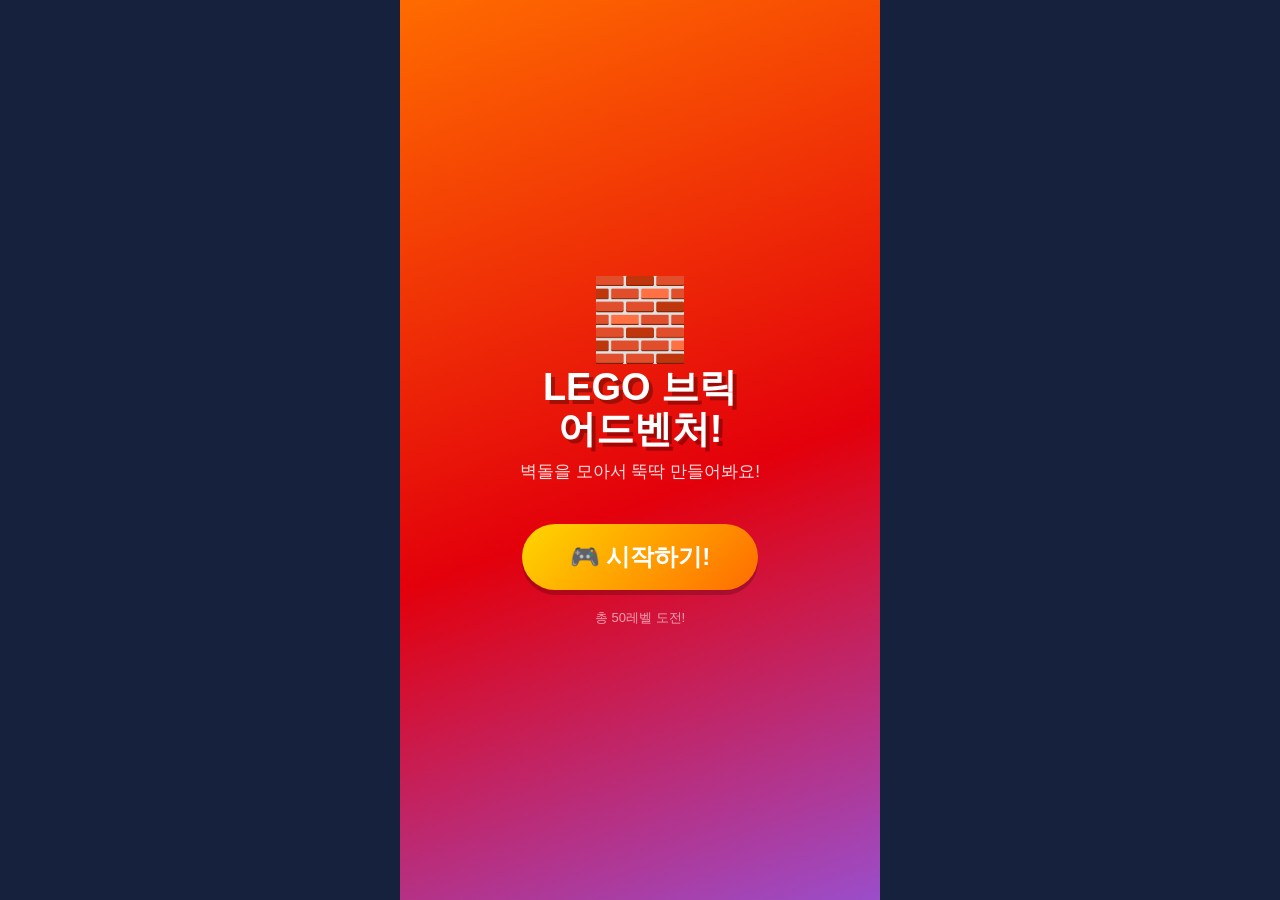
==== commit b5c3c085: "Add LEGO Brick Adventure game - 50 levels for kids ages 5-10 Single-file HTML5 game featuring: - 50 " ====
--- a/index.html
+++ b/index.html
@@ -1,155 +1,637 @@
-<!doctype html>
-<html lang="ko" id="htmlRoot">
+<!DOCTYPE html>
+<html lang="ko">
 <head>
-  <meta charset="UTF-8" />
-  <meta name="viewport" content="width=device-width, initial-scale=1.0, viewport-fit=cover" />
-  <meta name="theme-color" content="#0d0d1a" />
-  <meta name="apple-mobile-web-app-capable" content="yes" />
-  <meta name="apple-mobile-web-app-status-bar-style" content="black-translucent" />
-  <meta name="apple-mobile-web-app-title" content="Korea Passport" />
-  <link rel="manifest" href="manifest.json" />
-  <link rel="apple-touch-icon" href="apple-touch-icon.png" />
-  <title>Korea Passport | 스탬프 여권</title>
-  <link rel="stylesheet" href="style.css" />
+<meta charset="UTF-8">
+<meta name="viewport" content="width=device-width, initial-scale=1.0, maximum-scale=1.0, user-scalable=no">
+<title>🧱 LEGO 브릭 어드벤처!</title>
+<style>
+*{margin:0;padding:0;box-sizing:border-box;-webkit-tap-highlight-color:transparent;}
+body{
+  font-family:'Arial Rounded MT Bold',Arial,sans-serif;
+  background:#16213e;
+  display:flex;justify-content:center;align-items:center;
+  min-height:100vh;overflow:hidden;user-select:none;
+  touch-action:manipulation;
+}
+#gc{
+  width:100%;max-width:480px;height:100vh;max-height:900px;
+  position:relative;overflow:hidden;
+}
+
+/* ── SCREENS ── */
+.screen{
+  position:absolute;inset:0;
+  display:flex;flex-direction:column;align-items:center;justify-content:center;
+  transition:opacity .35s,transform .35s;
+}
+.screen.off{opacity:0;pointer-events:none;transform:scale(.96);}
+
+/* ── TITLE ── */
+#ts{background:linear-gradient(160deg,#FF6B00 0%,#E3000B 55%,#9B4DCA 100%);}
+.t-logo{font-size:80px;animation:bob .9s ease-in-out infinite alternate;}
+@keyframes bob{from{transform:translateY(0);}to{transform:translateY(-18px);}}
+.t-title{font-size:38px;font-weight:900;color:#fff;text-shadow:4px 4px 0 rgba(0,0,0,.3);line-height:1.1;text-align:center;}
+.t-sub{font-size:17px;color:rgba(255,255,255,.88);margin:10px 0 36px;text-align:center;}
+.t-levels{font-size:13px;color:rgba(255,255,255,.6);margin-top:14px;}
+
+/* ── GAME ── */
+#gs{background:#f5e0c0;flex-direction:column;justify-content:flex-start;}
+
+#hdr{
+  width:100%;background:linear-gradient(90deg,#FF6B00,#E3000B);
+  padding:10px 14px;display:flex;align-items:center;gap:10px;
+  box-shadow:0 4px 10px rgba(0,0,0,.25);flex-shrink:0;
+}
+#lvl-txt{font-size:19px;font-weight:900;color:#fff;white-space:nowrap;}
+#lvl-bar{flex:1;height:14px;background:rgba(255,255,255,.3);border-radius:7px;overflow:hidden;}
+#lvl-fill{height:100%;background:#fff;border-radius:7px;transition:width .6s ease;}
+#lvl-ico{font-size:28px;}
+
+#tp{
+  width:100%;padding:10px 14px 12px;background:#fff;
+  box-shadow:0 3px 10px rgba(0,0,0,.12);flex-shrink:0;
+}
+#lvl-name{font-size:21px;font-weight:900;color:#333;text-align:center;margin-bottom:10px;}
+#req-panel{display:flex;flex-wrap:wrap;gap:7px;justify-content:center;}
+.req-item{
+  display:flex;flex-direction:column;align-items:center;
+  background:#f2f2f2;border-radius:12px;padding:7px 10px;min-width:58px;
+  border:3px solid transparent;transition:all .3s;
+}
+.req-item.done{background:#d4f5e2;border-color:#28a745;}
+.rb{
+  width:44px;height:30px;border-radius:5px;position:relative;
+  margin-bottom:4px;
+}
+.rb-stud{
+  position:absolute;top:-7px;width:14px;height:8px;
+  border-radius:50%;opacity:.9;
+}
+.rc{font-size:13px;font-weight:900;color:#444;}
+.rc.ok{color:#28a745;}
+
+/* ── BRICK FIELD ── */
+#bf{
+  flex:1;width:100%;position:relative;overflow:hidden;
+  background:linear-gradient(180deg,#c9a96e 0%,#a07848 100%);
+  border-top:4px solid #8B6340;
+}
+#bf::before{
+  content:'';position:absolute;inset:0;
+  background:repeating-linear-gradient(88deg,transparent 0,transparent 55px,rgba(0,0,0,.04) 55px,rgba(0,0,0,.04) 57px);
+  pointer-events:none;
+}
+
+/* ── BRICKS ── */
+.brick{position:absolute;cursor:pointer;}
+.brick-body{
+  border-radius:5px;position:relative;
+  box-shadow:0 5px 0 var(--dark),inset 0 1px 0 rgba(255,255,255,.35);
+}
+.stud{
+  position:absolute;top:-7px;border-radius:50%;
+  box-shadow:0 -2px 0 var(--dark);
+}
+@keyframes popOut{
+  0%{transform:scale(1);opacity:1;}
+  50%{transform:scale(1.5);opacity:.8;}
+  100%{transform:scale(0);opacity:0;}
+}
+@keyframes shake{
+  0%,100%{transform:translateX(0) rotate(var(--r));}
+  25%{transform:translateX(-9px) rotate(var(--r));}
+  75%{transform:translateX(9px) rotate(var(--r));}
+}
+.brick.popping{animation:popOut .32s ease forwards;pointer-events:none;}
+.brick.shaking{animation:shake .38s ease;}
+
+/* ── BUILD BUTTON ── */
+#build-btn{
+  position:absolute;bottom:18px;left:50%;
+  transform:translateX(-50%) scale(0);
+  background:linear-gradient(135deg,#FFD700,#FF8C00);
+  color:#fff;font-size:23px;font-weight:900;
+  border:none;border-radius:50px;padding:15px 38px;
+  cursor:pointer;
+  box-shadow:0 6px 0 rgba(0,0,0,.28),0 8px 22px rgba(255,140,0,.45);
+  transition:transform .42s cubic-bezier(.34,1.56,.64,1);
+  z-index:20;white-space:nowrap;
+}
+#build-btn.show{transform:translateX(-50%) scale(1);}
+#build-btn:active{transform:translateX(-50%) scale(.95) !important;box-shadow:0 3px 0 rgba(0,0,0,.28);}
+
+/* ── PARTICLES ── */
+.pt{
+  position:fixed;pointer-events:none;font-size:20px;z-index:100;
+  animation:ptFly 1s ease forwards;
+}
+@keyframes ptFly{
+  0%{transform:translate(0,0) scale(1);opacity:1;}
+  100%{transform:translate(var(--dx),var(--dy)) scale(0);opacity:0;}
+}
+
+/* ── LEVEL COMPLETE ── */
+#lcs{background:linear-gradient(145deg,#667eea 0%,#764ba2 100%);z-index:20;}
+.lc-ico{font-size:82px;animation:pop .5s ease;margin-bottom:12px;}
+@keyframes pop{0%{transform:scale(0);}70%{transform:scale(1.2);}100%{transform:scale(1);}}
+.lc-t{font-size:40px;font-weight:900;color:#fff;text-shadow:3px 3px 0 rgba(0,0,0,.2);}
+.lc-s{font-size:19px;color:rgba(255,255,255,.88);margin:8px 0 22px;text-align:center;padding:0 20px;}
+.stars{font-size:50px;letter-spacing:8px;margin-bottom:28px;}
+
+/* ── GAME COMPLETE ── */
+#gcs{background:linear-gradient(145deg,#f093fb 0%,#f5576c 100%);z-index:30;}
+
+/* ── BUTTONS ── */
+.btn{
+  background:#fff;color:#333;font-size:19px;font-weight:900;
+  border:none;border-radius:50px;padding:13px 36px;
+  cursor:pointer;box-shadow:0 5px 0 rgba(0,0,0,.13);
+  transition:transform .1s,box-shadow .1s;margin:5px;
+}
+.btn:active{transform:translateY(3px);box-shadow:0 2px 0 rgba(0,0,0,.13);}
+.btn-p{
+  background:linear-gradient(135deg,#FFD700,#FF6B00);
+  color:#fff;font-size:24px;padding:17px 48px;
+  box-shadow:0 5px 0 rgba(0,0,0,.2);
+}
+
+/* ── CONFETTI ── */
+.cf{
+  position:fixed;top:-24px;pointer-events:none;z-index:50;
+  animation:cfFall linear forwards;border-radius:2px;
+}
+@keyframes cfFall{
+  0%{transform:translateY(0) rotate(0deg);opacity:1;}
+  100%{transform:translateY(110vh) rotate(720deg);opacity:0;}
+}
+
+/* ── HINT BADGE ── */
+#hint{
+  position:absolute;top:8px;right:10px;
+  background:rgba(0,0,0,.45);color:#fff;
+  font-size:12px;padding:4px 10px;border-radius:20px;
+  z-index:10;pointer-events:none;opacity:0;transition:opacity .3s;
+}
+#hint.show{opacity:1;}
+
+/* ── LEVEL MAP BUTTON ── */
+#map-btn{
+  position:absolute;bottom:18px;right:14px;
+  background:rgba(0,0,0,.3);color:#fff;
+  border:none;border-radius:50%;width:44px;height:44px;
+  font-size:22px;cursor:pointer;z-index:5;
+}
+</style>
 </head>
 <body>
-<div id="app">
-
-  <!-- ══ TAB: PASSPORT ══ -->
-  <div id="tab-passport" class="tab-content active">
-    <div class="safe-top"></div>
-
-    <!-- Passport Cover -->
-    <div class="passport-cover">
-      <div class="cover-top-row">
-        <div class="cover-emblem">🇰🇷</div>
-        <!-- 언어 선택 버튼 -->
-        <button id="langBtn" class="lang-btn">🌐 한국어</button>
-      </div>
-      <p class="cover-country">대한민국 · REPUBLIC OF KOREA</p>
-      <h1 class="cover-title">STAMP PASSPORT</h1>
-      <p class="cover-sub">스탬프 여권</p>
-      <div class="cover-progress">
-        <span id="coverCount">0</span><span class="cover-slash">/</span><span id="coverTotal">0</span>
-        <span class="cover-label">스탬프 획득</span>
-      </div>
+<div id="gc">
+
+  <!-- TITLE -->
+  <div id="ts" class="screen">
+    <div class="t-logo">🧱</div>
+    <div class="t-title">LEGO 브릭<br>어드벤처!</div>
+    <div class="t-sub" id="t-sub-txt">벽돌을 모아서 뚝딱 만들어봐요!</div>
+    <button class="btn btn-p" onclick="startGame()">🎮 시작하기!</button>
+    <div class="t-levels">총 50레벨 도전!</div>
+  </div>
+
+  <!-- GAME -->
+  <div id="gs" class="screen off">
+    <div id="hdr">
+      <div id="lvl-txt">레벨 1</div>
+      <div id="lvl-bar"><div id="lvl-fill" style="width:2%"></div></div>
+      <div id="lvl-ico">🧱</div>
     </div>
-
-    <!-- 언어 선택 패널 -->
-    <div id="langPanel" class="lang-panel hidden">
-      <p class="lang-panel-title">언어 선택 / Select Language</p>
-      <div id="langGrid" class="lang-grid"></div>
-      <p class="lang-panel-note">API 키가 입력된 언어만 활성화됩니다.</p>
+    <div id="tp">
+      <div id="lvl-name">빨간 탑 🏠</div>
+      <div id="req-panel"></div>
     </div>
-
-    <!-- 지역 필터 탭 -->
-    <div class="stamp-pages-header">
-      <span id="stampPageLabel">📋 전체 스탬프 장소</span>
-      <span id="regionFilter" class="region-tabs"></span>
-    </div>
-
-    <div class="scroll-area">
-      <div id="stampGrid" class="stamp-grid"></div>
-      <!-- API 로딩 버튼 -->
-      <div id="apiLoadRow" class="api-load-row hidden">
-        <button id="loadApiBtn" class="btn-api-load">🔄 TourAPI에서 장소 불러오기</button>
-      </div>
-    </div>
-
-    <div class="passport-actions">
-      <button id="gpsBtn" class="btn-gps">📍 현위치 확인</button>
-      <button id="shareBtn" class="btn-share">📤 공유</button>
+    <div id="bf">
+      <div id="hint">이미 다 모았어요!</div>
+      <button id="build-btn" onclick="triggerBuild()">🏗️ 건설하기!</button>
     </div>
   </div>
 
-  <!-- ══ TAB: SEARCH / LIST ══ -->
-  <div id="tab-list" class="tab-content">
-    <div class="safe-top"></div>
-    <div class="scroll-area">
-      <h2 class="section-title">장소 검색</h2>
-
-      <!-- 검색 타입 선택 -->
-      <div class="search-type-row" id="searchTypeRow"></div>
-
-      <div class="search-row">
-        <input id="searchInput" type="search" placeholder="장소명 검색 (TourAPI 연동)..." class="search-input" />
-        <button id="searchApiBtn" class="btn-search-api">🔍</button>
+  <!-- LEVEL COMPLETE -->
+  <div id="lcs" class="screen off">
+    <div class="lc-ico" id="lc-ico">🎉</div>
+    <div class="lc-t">완성!</div>
+    <div class="lc-s" id="lc-sub">레벨 1 클리어!</div>
+    <div class="stars" id="lc-stars">⭐⭐⭐</div>
+    <button class="btn btn-p" id="next-btn" onclick="nextLevel()">다음 레벨 ▶</button>
+    <button class="btn" onclick="goTitle()" style="font-size:16px;padding:11px 26px;">처음으로</button>
+  </div>
+
+  <!-- GAME COMPLETE -->
+  <div id="gcs" class="screen off">
+    <div style="font-size:80px;margin-bottom:14px;">👑</div>
+    <div class="lc-t" style="font-size:30px;">축하해요!</div>
+    <div class="lc-t" style="font-size:24px;margin-bottom:14px;">모든 레벨 완성!</div>
+    <div style="font-size:52px;margin-bottom:22px;">🏆🎊🌟</div>
+    <div style="color:rgba(255,255,255,.9);font-size:18px;margin-bottom:30px;text-align:center;padding:0 20px;">레벨 50개를 모두 클리어했어요!<br>정말 대단해요!</div>
+    <button class="btn btn-p" onclick="restartAll()">🔄 다시 도전!</button>
+  </div>
+
+</div>
+<script>
+// ══════════════════════════════════════════════
+//  DATA
+// ══════════════════════════════════════════════
+const C={
+  R:{h:'#E3000B',d:'#A50008',n:'빨강'},
+  Y:{h:'#FFD700',d:'#C4A200',n:'노랑'},
+  B:{h:'#006DB7',d:'#004F87',n:'파랑'},
+  G:{h:'#00A650',d:'#007A3A',n:'초록'},
+  O:{h:'#FF8C00',d:'#C46A00',n:'주황'},
+  W:{h:'#F0F0F0',d:'#C0C0C0',n:'하양'},
+  K:{h:'#3A3A3A',d:'#1A1A1A',n:'검정'},
+  P:{h:'#FF69B4',d:'#CC4490',n:'분홍'},
+  V:{h:'#00C4D4',d:'#008C9E',n:'하늘'},
+  M:{h:'#9B4DCA',d:'#6B3490',n:'보라'},
+  T:{h:'#C8960C',d:'#9A7009',n:'갈색'},
+};
+
+const LV=[
+  // 1-5 매우쉬움
+  {n:"빨간 탑 🏠",e:"🟥",r:{R:4},t:9},
+  {n:"노란 길 🌟",e:"🟡",r:{Y:4},t:9},
+  {n:"파란 바다 🌊",e:"🔵",r:{B:4},t:9},
+  {n:"초록 풀밭 🌿",e:"🟩",r:{G:4},t:9},
+  {n:"알록달록 벽 🌈",e:"🌈",r:{R:2,Y:2},t:11},
+  // 6-10 쉬움
+  {n:"작은 집 🏠",e:"🏠",r:{R:3,Y:3},t:13},
+  {n:"귀여운 성 🏰",e:"🏰",r:{B:3,W:3},t:13},
+  {n:"커다란 나무 🌳",e:"🌳",r:{G:4,T:2},t:13},
+  {n:"예쁜 꽃 🌸",e:"🌸",r:{P:4,G:2},t:13},
+  {n:"빨간 자동차 🚗",e:"🚗",r:{R:4,K:2},t:15},
+  // 11-15 보통
+  {n:"친절한 로봇 🤖",e:"🤖",r:{B:4,G:2,W:2},t:17},
+  {n:"칙칙폭폭 기차 🚂",e:"🚂",r:{R:3,K:3,Y:2},t:17},
+  {n:"돛단배 ⛵",e:"⛵",r:{B:4,W:3,R:2},t:17},
+  {n:"하늘 비행기 ✈️",e:"✈️",r:{W:4,B:3,G:2},t:19},
+  {n:"반짝 별 ⭐",e:"⭐",r:{Y:5,O:3},t:19},
+  // 16-20
+  {n:"사랑 하트 ❤️",e:"❤️",r:{R:6,P:2},t:19},
+  {n:"우리 집 🏡",e:"🏡",r:{R:4,Y:3,B:2,G:2},t:22},
+  {n:"야옹 고양이 🐱",e:"🐱",r:{O:5,W:3,K:2},t:22},
+  {n:"멍멍 강아지 🐶",e:"🐶",r:{T:5,W:3,K:2},t:22},
+  {n:"생일 케이크 🎂",e:"🎂",r:{P:4,Y:3,W:3},t:24},
+  // 21-25 중간
+  {n:"웅장한 성 🏰",e:"🏰",r:{B:5,W:4,K:3,G:2},t:26},
+  {n:"브라키오사우루스 🦕",e:"🦕",r:{G:6,Y:4,W:2,K:2},t:26},
+  {n:"우주 로켓 🚀",e:"🚀",r:{R:5,B:4,W:3,Y:3},t:28},
+  {n:"신비한 용 🐲",e:"🐲",r:{G:5,R:4,Y:4,K:2},t:28},
+  {n:"맛있는 피자 🍕",e:"🍕",r:{Y:5,R:4,G:3,W:3},t:30},
+  // 26-30
+  {n:"무지개 다리 🌈",e:"🌈",r:{R:3,O:3,Y:3,G:3,B:3},t:30},
+  {n:"뒤뚱 펭귄 🐧",e:"🐧",r:{K:5,W:4,O:3,B:2},t:30},
+  {n:"빨간 트럭 🚛",e:"🚛",r:{R:5,K:4,B:3,W:3},t:32},
+  {n:"닌자 성 ⛩️",e:"⛩️",r:{R:5,K:5,W:4,G:2},t:32},
+  {n:"비행 우주선 🛸",e:"🛸",r:{B:5,V:4,W:3,K:4},t:34},
+  // 31-35 어려움
+  {n:"공룡 섬 🏝️",e:"🏝️",r:{G:6,Y:5,B:4,R:3,K:2},t:36},
+  {n:"마법사 탑 🧙",e:"🧙",r:{M:5,B:4,W:4,Y:3,K:3},t:36},
+  {n:"인어공주 🧜",e:"🧜",r:{V:5,P:4,Y:4,G:3,B:3},t:38},
+  {n:"바이킹 배 ⚓",e:"⚓",r:{T:5,R:4,B:4,W:4,K:4},t:38},
+  {n:"미래 도시 🏙️",e:"🏙️",r:{B:5,V:5,W:4,K:4,G:3},t:40},
+  // 36-40
+  {n:"신비한 정글 🌿",e:"🌿",r:{G:6,Y:4,R:4,T:4,O:3},t:40},
+  {n:"심해 왕국 🌊",e:"🌊",r:{B:6,V:5,G:4,P:3,W:3},t:42},
+  {n:"불꽃 화산 🌋",e:"🌋",r:{R:6,O:5,K:5,G:4,Y:3},t:42},
+  {n:"얼음 요새 ❄️",e:"❄️",r:{W:6,V:5,B:5,K:3,G:3},t:44},
+  {n:"황금 신전 🏛️",e:"🏛️",r:{Y:7,O:5,T:4,W:4,R:3},t:44},
+  // 41-45 매우어려움
+  {n:"마법 왕국 🏰",e:"🏰",r:{M:6,B:5,G:5,Y:4,W:4,R:3},t:46},
+  {n:"사이버 로봇 🤖",e:"🤖",r:{V:6,B:5,K:5,W:4,G:4,R:3},t:48},
+  {n:"레인보우 타워 🌈",e:"🌈",r:{R:4,O:4,Y:4,G:4,B:4,M:4},t:48},
+  {n:"우주 정거장 🛰️",e:"🛰️",r:{B:6,W:6,K:5,V:4,R:4,Y:3},t:50},
+  {n:"드래곤 성 🐉",e:"🐉",r:{R:6,G:5,Y:5,K:5,O:4,B:3},t:50},
+  // 46-50 최고난이도
+  {n:"마법의 숲 🌲",e:"🌲",r:{G:7,Y:5,T:5,R:4,W:3,O:4},t:52},
+  {n:"해적선 🏴‍☠️",e:"🏴‍☠️",r:{T:7,R:5,K:5,W:5,B:4,Y:4},t:52},
+  {n:"닌자 요새 🥷",e:"🥷",r:{K:7,R:6,W:5,B:4,G:4,Y:4},t:54},
+  {n:"외계인 기지 👽",e:"👽",r:{G:7,V:6,M:5,W:5,B:4,Y:4},t:54},
+  {n:"최후의 성 👑",e:"👑",r:{Y:7,R:6,B:6,G:5,W:5,K:5,M:4},t:56},
+];
+
+// ══════════════════════════════════════════════
+//  STATE
+// ══════════════════════════════════════════════
+let lvIdx=0,collected={},required={};
+let audioCtx=null;
+
+// ══════════════════════════════════════════════
+//  SCREENS
+// ══════════════════════════════════════════════
+function show(id){
+  document.querySelectorAll('.screen').forEach(s=>s.classList.add('off'));
+  document.getElementById(id).classList.remove('off');
+}
+function goTitle(){show('ts');}
+
+// ══════════════════════════════════════════════
+//  AUDIO (Web Audio API)
+// ══════════════════════════════════════════════
+function ac(){
+  if(!audioCtx) audioCtx=new(window.AudioContext||window.webkitAudioContext)();
+  return audioCtx;
+}
+function beep(freq,dur,type='sine',vol=.18){
+  try{
+    const ctx=ac(),o=ctx.createOscillator(),g=ctx.createGain();
+    o.type=type;o.connect(g);g.connect(ctx.destination);
+    o.frequency.setValueAtTime(freq,ctx.currentTime);
+    g.gain.setValueAtTime(vol,ctx.currentTime);
+    g.gain.exponentialRampToValueAtTime(.001,ctx.currentTime+dur);
+    o.start(ctx.currentTime);o.stop(ctx.currentTime+dur);
+  }catch(e){}
+}
+function sndCollect(){beep(700+Math.random()*300,.14,'sine',.2);setTimeout(()=>beep(1000+Math.random()*200,.1,'sine',.15),60);}
+function sndWrong(){beep(180,.2,'sawtooth',.15);}
+function sndReady(){
+  [523,659,784].forEach((f,i)=>setTimeout(()=>beep(f,.25,'sine',.25),i*120));
+}
+function sndComplete(){
+  [523,659,784,1047].forEach((f,i)=>setTimeout(()=>beep(f,.3,'sine',.28),i*140));
+}
+
+// ══════════════════════════════════════════════
+//  GAME START / LEVEL LOAD
+// ══════════════════════════════════════════════
+function startGame(){
+  const saved=+localStorage.getItem('legoLvl')||0;
+  lvIdx=Math.min(saved,LV.length-1);
+  loadLevel();
+  show('gs');
+  const sub=document.getElementById('t-sub-txt');
+  if(saved>0) sub.textContent=`저장된 진행: 레벨 ${saved+1}부터!`;
+}
+
+function loadLevel(){
+  const lv=LV[lvIdx];
+  required={...lv.r};
+  collected={};
+  Object.keys(required).forEach(c=>collected[c]=0);
+
+  document.getElementById('lvl-txt').textContent=`레벨 ${lvIdx+1}`;
+  document.getElementById('lvl-ico').textContent=lv.e;
+  document.getElementById('lvl-fill').style.width=`${((lvIdx+1)/50)*100}%`;
+  document.getElementById('lvl-name').textContent=lv.n;
+
+  renderReqPanel();
+  hideBuildBtn();
+
+  const bf=document.getElementById('bf');
+  bf.querySelectorAll('.brick').forEach(b=>b.remove());
+
+  requestAnimationFrame(()=>generateBricks(lv));
+}
+
+// ══════════════════════════════════════════════
+//  REQUIRED PANEL
+// ══════════════════════════════════════════════
+function renderReqPanel(){
+  const panel=document.getElementById('req-panel');
+  panel.innerHTML='';
+  Object.entries(required).forEach(([c,cnt])=>{
+    const got=collected[c]||0;
+    const done=got>=cnt;
+    const col=C[c];
+    const el=document.createElement('div');
+    el.className=`req-item${done?' done':''}`;
+    el.id=`ri-${c}`;
+    el.innerHTML=`
+      <div class="rb" style="background:${col.h};box-shadow:0 4px 0 ${col.d};">
+        <div class="rb-stud" style="background:${col.h};box-shadow:0 -2px 0 ${col.d};left:4px;"></div>
+        <div class="rb-stud" style="background:${col.h};box-shadow:0 -2px 0 ${col.d};left:24px;"></div>
       </div>
-
-      <!-- 축제/행사 버튼 -->
-      <button id="festivalBtn" class="btn-festival">🎪 현재 진행 중인 축제 보기</button>
-
-      <!-- 두루누비 트레일 -->
-      <div class="trail-section">
-        <div class="trail-header">
-          <span>🥾 두루누비 걷기여행길</span>
-          <button id="loadTrailBtn" class="btn-trail-load">불러오기</button>
-        </div>
-        <div id="trailList" class="trail-list"></div>
+      <div class="rc${done?' ok':''}" id="rc-${c}">${got}/${cnt}</div>
+    `;
+    panel.appendChild(el);
+  });
+}
+
+function updateReqItem(c){
+  const cnt=required[c];
+  const got=collected[c]||0;
+  const done=got>=cnt;
+  const el=document.getElementById(`ri-${c}`);
+  if(el){
+    el.className=`req-item${done?' done':''}`;
+    const rc=document.getElementById(`rc-${c}`);
+    if(rc){rc.textContent=`${got}/${cnt}`;rc.className=`rc${done?' ok':''}`;}
+  }
+}
+
+// ══════════════════════════════════════════════
+//  BRICK GENERATION
+// ══════════════════════════════════════════════
+function rnd(a,b){return a+Math.random()*(b-a);}
+function shuffle(arr){
+  const a=[...arr];
+  for(let i=a.length-1;i>0;i--){const j=0|Math.random()*(i+1);[a[i],a[j]]=[a[j],a[i]];}
+  return a;
+}
+
+function generateBricks(lv){
+  const bf=document.getElementById('bf');
+  const W=bf.clientWidth||360;
+  const H=bf.clientHeight||400;
+
+  // Build pool: required bricks + distractors
+  let pool=[];
+  Object.entries(lv.r).forEach(([c,n])=>{for(let i=0;i<n;i++)pool.push(c);});
+
+  const extra=lv.t-pool.length;
+  const reqKeys=Object.keys(lv.r);
+  const distColors=Object.keys(C).filter(c=>!reqKeys.includes(c));
+  for(let i=0;i<extra;i++){
+    pool.push(distColors[0|Math.random()*distColors.length]);
+  }
+  pool=shuffle(pool);
+
+  const BW=54,BH=44;
+  const placed=[];
+
+  pool.forEach((c,idx)=>{
+    let x,y,tries=0;
+    do{
+      x=rnd(8,W-BW-8);
+      y=rnd(16,H-BH-80);
+      tries++;
+    }while(tries<40&&placed.some(p=>Math.abs(p.x-x)<BW*.7&&Math.abs(p.y-y)<BH*.7));
+    placed.push({x,y});
+
+    const rot=rnd(-22,22);
+    const col=C[c];
+
+    const brick=document.createElement('div');
+    brick.className='brick';
+    brick.dataset.c=c;
+    brick.style.cssText=`left:${x}px;top:${y}px;--r:${rot}deg;transform:rotate(${rot}deg) scale(0);z-index:${1+(0|Math.random()*4)};transition:transform .4s cubic-bezier(.34,1.56,.64,1) ${idx*35}ms,opacity .3s ${idx*35}ms;opacity:0;`;
+    brick.innerHTML=`
+      <div class="brick-body" style="width:${BW}px;height:30px;background:${col.h};--dark:${col.d};">
+        <div class="stud" style="background:${col.h};--dark:${col.d};width:14px;height:8px;left:7px;"></div>
+        <div class="stud" style="background:${col.h};--dark:${col.d};width:14px;height:8px;left:27px;"></div>
+        <div class="stud" style="background:${col.h};--dark:${col.d};width:14px;height:8px;left:${BW-21}px;"></div>
       </div>
-
-      <h3 class="list-subtitle">전체 스탬프 목록</h3>
-      <div id="locationList" class="location-list"></div>
-    </div>
-  </div>
-
-  <!-- ══ TAB: PARTNERSHIP ══ -->
-  <div id="tab-partner" class="tab-content">
-    <div class="safe-top"></div>
-    <div class="scroll-area">
-      <h2 class="section-title">관공서 연계 안내</h2>
-
-      <!-- API 상태 패널 -->
-      <div class="api-status-card" id="apiStatusCard">
-        <h3>📡 TourAPI 연결 상태</h3>
-        <div id="apiStatusList" class="api-status-list"></div>
-      </div>
-
-      <div class="partner-cards" id="partnerCards"></div>
-    </div>
-  </div>
-
-  <!-- ══ BOTTOM NAV ══ -->
-  <nav id="bottomNav">
-    <button data-tab="passport" class="nav-btn active">
-      <span>🗺️</span><span>여권</span>
-    </button>
-    <button data-tab="list" class="nav-btn">
-      <span>🔍</span><span>검색</span>
-    </button>
-    <button data-tab="partner" class="nav-btn">
-      <span>🏛️</span><span>연계</span>
-    </button>
-  </nav>
-
-  <!-- ══ STAMP TOAST ══ -->
-  <div id="toast" class="toast hidden">
-    <div id="toastStamp" class="toast-stamp-mini"></div>
-    <div>
-      <strong id="toastTitle"></strong>
-      <p id="toastSub"></p>
-    </div>
-  </div>
-
-  <!-- ══ DETAIL MODAL ══ -->
-  <div id="modal" class="modal hidden">
-    <div class="modal-backdrop" id="modalBackdrop"></div>
-    <div class="modal-sheet">
-      <div class="modal-img-wrap"><img id="modalImg" src="" alt="" /></div>
-      <div class="modal-body">
-        <div id="modalStamp" class="modal-stamp"></div>
-        <h2 id="modalTitle"></h2>
-        <p id="modalAddr" class="modal-addr"></p>
-        <p id="modalOverview" class="modal-overview"></p>
-        <div id="modalMeta" class="modal-meta"></div>
-        <button id="modalCollect" class="btn-modal-collect">✅ 스탬프 수집</button>
-        <button id="modalClose" class="btn-modal-close">닫기</button>
-      </div>
-    </div>
-  </div>
-
-</div>
-<script src="tourapi.js"></script>
-<script src="app.js"></script>
+    `;
+
+    const tap=()=>collectBrick(brick);
+    brick.addEventListener('pointerdown',tap);
+
+    bf.appendChild(brick);
+    requestAnimationFrame(()=>{
+      brick.style.transform=`rotate(${rot}deg) scale(1)`;
+      brick.style.opacity='1';
+    });
+  });
+}
+
+// ══════════════════════════════════════════════
+//  COLLECT LOGIC
+// ══════════════════════════════════════════════
+function collectBrick(brick){
+  if(brick.classList.contains('popping')||brick.classList.contains('shaking'))return;
+
+  const c=brick.dataset.c;
+  const isReq=required.hasOwnProperty(c);
+  const stillNeed=isReq&&(collected[c]||0)<required[c];
+
+  if(stillNeed){
+    collected[c]=(collected[c]||0)+1;
+    sndCollect();
+    spawnParticles(brick,c);
+    brick.classList.add('popping');
+    setTimeout(()=>brick.remove(),340);
+    updateReqItem(c);
+    checkDone();
+  } else {
+    // Wrong/extra — shake but still disappear after delay (fun for kids)
+    sndWrong();
+    brick.classList.add('shaking');
+    setTimeout(()=>{
+      brick.classList.remove('shaking');
+      brick.style.transition='opacity .4s';
+      brick.style.opacity='.3';
+    },380);
+    // Show hint if required color already done
+    if(isReq){
+      const hint=document.getElementById('hint');
+      hint.classList.add('show');
+      setTimeout(()=>hint.classList.remove('show'),1400);
+    }
+  }
+}
+
+function checkDone(){
+  const all=Object.keys(required).every(c=>(collected[c]||0)>=required[c]);
+  if(all){
+    showBuildBtn();
+    sndReady();
+  }
+}
+
+// ══════════════════════════════════════════════
+//  BUILD BUTTON
+// ══════════════════════════════════════════════
+function showBuildBtn(){document.getElementById('build-btn').classList.add('show');}
+function hideBuildBtn(){document.getElementById('build-btn').classList.remove('show');}
+
+function triggerBuild(){
+  hideBuildBtn();
+  // Scatter remaining bricks off-screen
+  document.getElementById('bf').querySelectorAll('.brick').forEach((b,i)=>{
+    const dx=(Math.random()-.5)*500;
+    const dy=-300-Math.random()*300;
+    setTimeout(()=>{
+      b.style.transition='transform .5s ease,opacity .5s';
+      b.style.transform=`translate(${dx}px,${dy}px) rotate(${(Math.random()-.5)*360}deg) scale(0)`;
+      b.style.opacity='0';
+    },i*25);
+  });
+  setTimeout(showLevelComplete,700);
+}
+
+// ══════════════════════════════════════════════
+//  LEVEL COMPLETE
+// ══════════════════════════════════════════════
+function showLevelComplete(){
+  const lv=LV[lvIdx];
+  document.getElementById('lc-ico').textContent=lv.e;
+  document.getElementById('lc-sub').textContent=`레벨 ${lvIdx+1} 클리어! ${lv.n}`;
+  document.getElementById('lc-stars').textContent='⭐⭐⭐';
+
+  const nb=document.getElementById('next-btn');
+  if(lvIdx>=49){nb.textContent='🏆 완전 완성!';nb.onclick=showGameComplete;}
+  else{nb.textContent='다음 레벨 ▶';nb.onclick=nextLevel;}
+
+  sndComplete();
+  confetti();
+  localStorage.setItem('legoLvl',Math.min(lvIdx+1,49).toString());
+  show('lcs');
+}
+
+function nextLevel(){
+  lvIdx++;
+  if(lvIdx>=50){showGameComplete();return;}
+  loadLevel();
+  show('gs');
+}
+
+function showGameComplete(){
+  confetti();setTimeout(confetti,600);
+  localStorage.setItem('legoLvl','0');
+  show('gcs');
+}
+
+function restartAll(){
+  lvIdx=0;localStorage.setItem('legoLvl','0');
+  loadLevel();show('gs');
+}
+
+// ══════════════════════════════════════════════
+//  EFFECTS
+// ══════════════════════════════════════════════
+function spawnParticles(brick,c){
+  const rect=brick.getBoundingClientRect();
+  const cx=rect.left+rect.width/2,cy=rect.top+rect.height/2;
+  const emojis=['✨','⭐','💥','🌟','🎉'];
+  for(let i=0;i<5;i++){
+    const p=document.createElement('div');
+    p.className='pt';
+    p.style.cssText=`left:${cx}px;top:${cy}px;--dx:${(Math.random()-.5)*120}px;--dy:${-50-Math.random()*80}px;color:${C[c].h};`;
+    p.textContent=emojis[0|Math.random()*emojis.length];
+    document.body.appendChild(p);
+    setTimeout(()=>p.remove(),1050);
+  }
+}
+
+function confetti(){
+  const cols=['#E3000B','#FFD700','#006DB7','#00A650','#FF8C00','#FF69B4','#9B4DCA','#00C4D4'];
+  for(let i=0;i<55;i++){
+    setTimeout(()=>{
+      const c=document.createElement('div');
+      c.className='cf';
+      const w=7+Math.random()*8,h=10+Math.random()*10;
+      c.style.cssText=`left:${Math.random()*100}vw;background:${cols[0|Math.random()*cols.length]};width:${w}px;height:${h}px;animation-duration:${1.4+Math.random()*2}s;animation-delay:${Math.random()*.4}s;border-radius:${Math.random()>.5?'50%':'2px'};`;
+      document.body.appendChild(c);
+      setTimeout(()=>c.remove(),3200);
+    },i*28);
+  }
+}
+
+// ══════════════════════════════════════════════
+//  INIT
+// ══════════════════════════════════════════════
+window.addEventListener('load',()=>{
+  const saved=+localStorage.getItem('legoLvl')||0;
+  if(saved>0){
+    document.getElementById('t-sub-txt').textContent=`레벨 ${saved+1}부터 계속하기!`;
+  }
+  // Prevent scroll bounce on mobile
+  document.body.addEventListener('touchmove',e=>e.preventDefault(),{passive:false});
+});
+</script>
 </body>
 </html>
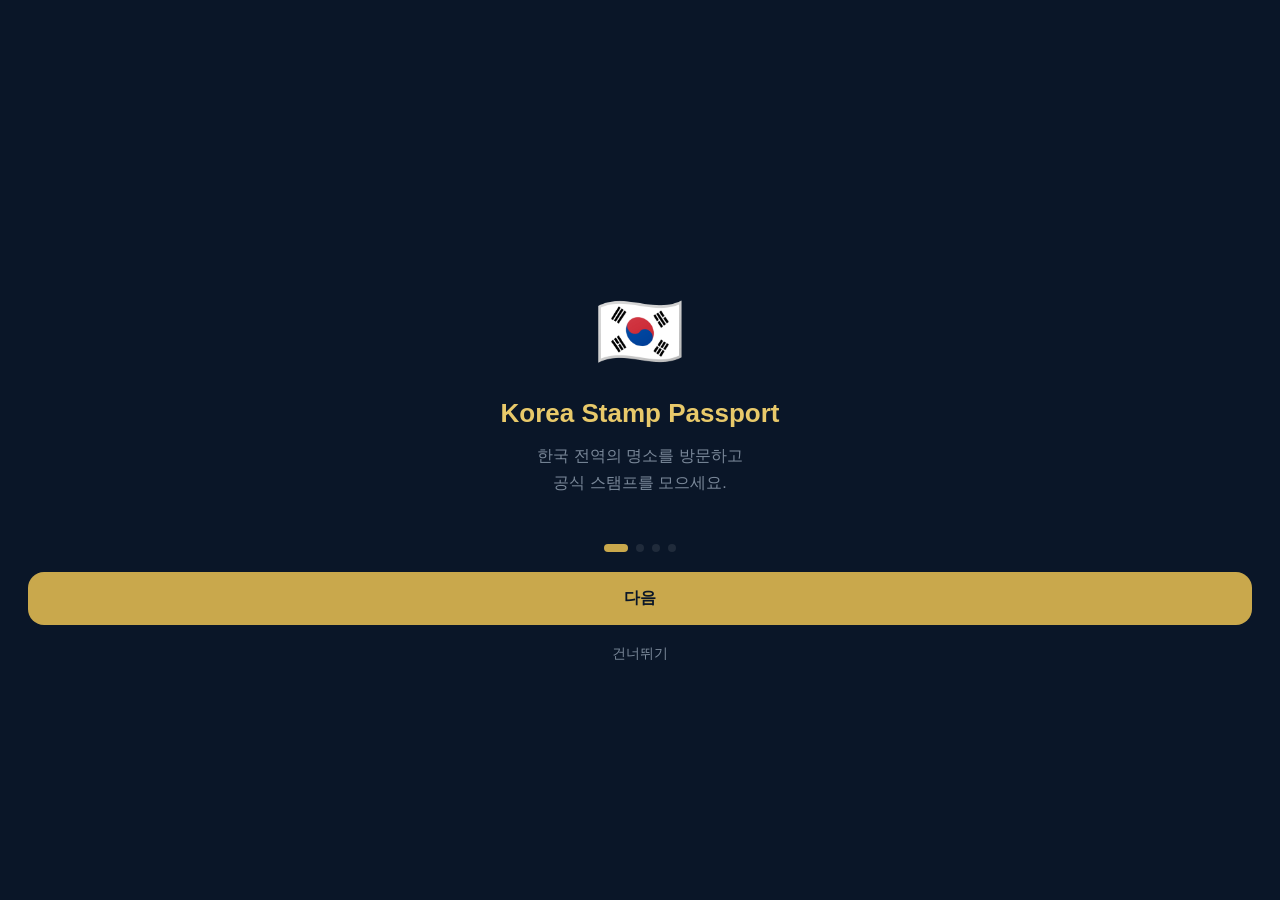
==== commit 05636253: "Major app expansion: 4-tab UI, book view, achievements, collections, onboarding - 4-tab bottom nav: " ====
--- a/index.html
+++ b/index.html
@@ -1,637 +1,233 @@
-<!DOCTYPE html>
-<html lang="ko">
+<!doctype html>
+<html lang="ko" id="htmlRoot">
 <head>
-<meta charset="UTF-8">
-<meta name="viewport" content="width=device-width, initial-scale=1.0, maximum-scale=1.0, user-scalable=no">
-<title>🧱 LEGO 브릭 어드벤처!</title>
-<style>
-*{margin:0;padding:0;box-sizing:border-box;-webkit-tap-highlight-color:transparent;}
-body{
-  font-family:'Arial Rounded MT Bold',Arial,sans-serif;
-  background:#16213e;
-  display:flex;justify-content:center;align-items:center;
-  min-height:100vh;overflow:hidden;user-select:none;
-  touch-action:manipulation;
-}
-#gc{
-  width:100%;max-width:480px;height:100vh;max-height:900px;
-  position:relative;overflow:hidden;
-}
-
-/* ── SCREENS ── */
-.screen{
-  position:absolute;inset:0;
-  display:flex;flex-direction:column;align-items:center;justify-content:center;
-  transition:opacity .35s,transform .35s;
-}
-.screen.off{opacity:0;pointer-events:none;transform:scale(.96);}
-
-/* ── TITLE ── */
-#ts{background:linear-gradient(160deg,#FF6B00 0%,#E3000B 55%,#9B4DCA 100%);}
-.t-logo{font-size:80px;animation:bob .9s ease-in-out infinite alternate;}
-@keyframes bob{from{transform:translateY(0);}to{transform:translateY(-18px);}}
-.t-title{font-size:38px;font-weight:900;color:#fff;text-shadow:4px 4px 0 rgba(0,0,0,.3);line-height:1.1;text-align:center;}
-.t-sub{font-size:17px;color:rgba(255,255,255,.88);margin:10px 0 36px;text-align:center;}
-.t-levels{font-size:13px;color:rgba(255,255,255,.6);margin-top:14px;}
-
-/* ── GAME ── */
-#gs{background:#f5e0c0;flex-direction:column;justify-content:flex-start;}
-
-#hdr{
-  width:100%;background:linear-gradient(90deg,#FF6B00,#E3000B);
-  padding:10px 14px;display:flex;align-items:center;gap:10px;
-  box-shadow:0 4px 10px rgba(0,0,0,.25);flex-shrink:0;
-}
-#lvl-txt{font-size:19px;font-weight:900;color:#fff;white-space:nowrap;}
-#lvl-bar{flex:1;height:14px;background:rgba(255,255,255,.3);border-radius:7px;overflow:hidden;}
-#lvl-fill{height:100%;background:#fff;border-radius:7px;transition:width .6s ease;}
-#lvl-ico{font-size:28px;}
-
-#tp{
-  width:100%;padding:10px 14px 12px;background:#fff;
-  box-shadow:0 3px 10px rgba(0,0,0,.12);flex-shrink:0;
-}
-#lvl-name{font-size:21px;font-weight:900;color:#333;text-align:center;margin-bottom:10px;}
-#req-panel{display:flex;flex-wrap:wrap;gap:7px;justify-content:center;}
-.req-item{
-  display:flex;flex-direction:column;align-items:center;
-  background:#f2f2f2;border-radius:12px;padding:7px 10px;min-width:58px;
-  border:3px solid transparent;transition:all .3s;
-}
-.req-item.done{background:#d4f5e2;border-color:#28a745;}
-.rb{
-  width:44px;height:30px;border-radius:5px;position:relative;
-  margin-bottom:4px;
-}
-.rb-stud{
-  position:absolute;top:-7px;width:14px;height:8px;
-  border-radius:50%;opacity:.9;
-}
-.rc{font-size:13px;font-weight:900;color:#444;}
-.rc.ok{color:#28a745;}
-
-/* ── BRICK FIELD ── */
-#bf{
-  flex:1;width:100%;position:relative;overflow:hidden;
-  background:linear-gradient(180deg,#c9a96e 0%,#a07848 100%);
-  border-top:4px solid #8B6340;
-}
-#bf::before{
-  content:'';position:absolute;inset:0;
-  background:repeating-linear-gradient(88deg,transparent 0,transparent 55px,rgba(0,0,0,.04) 55px,rgba(0,0,0,.04) 57px);
-  pointer-events:none;
-}
-
-/* ── BRICKS ── */
-.brick{position:absolute;cursor:pointer;}
-.brick-body{
-  border-radius:5px;position:relative;
-  box-shadow:0 5px 0 var(--dark),inset 0 1px 0 rgba(255,255,255,.35);
-}
-.stud{
-  position:absolute;top:-7px;border-radius:50%;
-  box-shadow:0 -2px 0 var(--dark);
-}
-@keyframes popOut{
-  0%{transform:scale(1);opacity:1;}
-  50%{transform:scale(1.5);opacity:.8;}
-  100%{transform:scale(0);opacity:0;}
-}
-@keyframes shake{
-  0%,100%{transform:translateX(0) rotate(var(--r));}
-  25%{transform:translateX(-9px) rotate(var(--r));}
-  75%{transform:translateX(9px) rotate(var(--r));}
-}
-.brick.popping{animation:popOut .32s ease forwards;pointer-events:none;}
-.brick.shaking{animation:shake .38s ease;}
-
-/* ── BUILD BUTTON ── */
-#build-btn{
-  position:absolute;bottom:18px;left:50%;
-  transform:translateX(-50%) scale(0);
-  background:linear-gradient(135deg,#FFD700,#FF8C00);
-  color:#fff;font-size:23px;font-weight:900;
-  border:none;border-radius:50px;padding:15px 38px;
-  cursor:pointer;
-  box-shadow:0 6px 0 rgba(0,0,0,.28),0 8px 22px rgba(255,140,0,.45);
-  transition:transform .42s cubic-bezier(.34,1.56,.64,1);
-  z-index:20;white-space:nowrap;
-}
-#build-btn.show{transform:translateX(-50%) scale(1);}
-#build-btn:active{transform:translateX(-50%) scale(.95) !important;box-shadow:0 3px 0 rgba(0,0,0,.28);}
-
-/* ── PARTICLES ── */
-.pt{
-  position:fixed;pointer-events:none;font-size:20px;z-index:100;
-  animation:ptFly 1s ease forwards;
-}
-@keyframes ptFly{
-  0%{transform:translate(0,0) scale(1);opacity:1;}
-  100%{transform:translate(var(--dx),var(--dy)) scale(0);opacity:0;}
-}
-
-/* ── LEVEL COMPLETE ── */
-#lcs{background:linear-gradient(145deg,#667eea 0%,#764ba2 100%);z-index:20;}
-.lc-ico{font-size:82px;animation:pop .5s ease;margin-bottom:12px;}
-@keyframes pop{0%{transform:scale(0);}70%{transform:scale(1.2);}100%{transform:scale(1);}}
-.lc-t{font-size:40px;font-weight:900;color:#fff;text-shadow:3px 3px 0 rgba(0,0,0,.2);}
-.lc-s{font-size:19px;color:rgba(255,255,255,.88);margin:8px 0 22px;text-align:center;padding:0 20px;}
-.stars{font-size:50px;letter-spacing:8px;margin-bottom:28px;}
-
-/* ── GAME COMPLETE ── */
-#gcs{background:linear-gradient(145deg,#f093fb 0%,#f5576c 100%);z-index:30;}
-
-/* ── BUTTONS ── */
-.btn{
-  background:#fff;color:#333;font-size:19px;font-weight:900;
-  border:none;border-radius:50px;padding:13px 36px;
-  cursor:pointer;box-shadow:0 5px 0 rgba(0,0,0,.13);
-  transition:transform .1s,box-shadow .1s;margin:5px;
-}
-.btn:active{transform:translateY(3px);box-shadow:0 2px 0 rgba(0,0,0,.13);}
-.btn-p{
-  background:linear-gradient(135deg,#FFD700,#FF6B00);
-  color:#fff;font-size:24px;padding:17px 48px;
-  box-shadow:0 5px 0 rgba(0,0,0,.2);
-}
-
-/* ── CONFETTI ── */
-.cf{
-  position:fixed;top:-24px;pointer-events:none;z-index:50;
-  animation:cfFall linear forwards;border-radius:2px;
-}
-@keyframes cfFall{
-  0%{transform:translateY(0) rotate(0deg);opacity:1;}
-  100%{transform:translateY(110vh) rotate(720deg);opacity:0;}
-}
-
-/* ── HINT BADGE ── */
-#hint{
-  position:absolute;top:8px;right:10px;
-  background:rgba(0,0,0,.45);color:#fff;
-  font-size:12px;padding:4px 10px;border-radius:20px;
-  z-index:10;pointer-events:none;opacity:0;transition:opacity .3s;
-}
-#hint.show{opacity:1;}
-
-/* ── LEVEL MAP BUTTON ── */
-#map-btn{
-  position:absolute;bottom:18px;right:14px;
-  background:rgba(0,0,0,.3);color:#fff;
-  border:none;border-radius:50%;width:44px;height:44px;
-  font-size:22px;cursor:pointer;z-index:5;
-}
-</style>
+  <meta charset="UTF-8" />
+  <meta name="viewport" content="width=device-width, initial-scale=1.0, viewport-fit=cover" />
+  <meta name="theme-color" content="#0a1628" />
+  <meta name="apple-mobile-web-app-capable" content="yes" />
+  <meta name="apple-mobile-web-app-status-bar-style" content="black-translucent" />
+  <meta name="apple-mobile-web-app-title" content="Korea Passport" />
+  <link rel="manifest" href="manifest.json" />
+  <link rel="apple-touch-icon" href="apple-touch-icon.png" />
+  <title>Korea Passport | 스탬프 여권</title>
+  <link rel="stylesheet" href="style.css" />
 </head>
 <body>
-<div id="gc">
-
-  <!-- TITLE -->
-  <div id="ts" class="screen">
-    <div class="t-logo">🧱</div>
-    <div class="t-title">LEGO 브릭<br>어드벤처!</div>
-    <div class="t-sub" id="t-sub-txt">벽돌을 모아서 뚝딱 만들어봐요!</div>
-    <button class="btn btn-p" onclick="startGame()">🎮 시작하기!</button>
-    <div class="t-levels">총 50레벨 도전!</div>
-  </div>
-
-  <!-- GAME -->
-  <div id="gs" class="screen off">
-    <div id="hdr">
-      <div id="lvl-txt">레벨 1</div>
-      <div id="lvl-bar"><div id="lvl-fill" style="width:2%"></div></div>
-      <div id="lvl-ico">🧱</div>
-    </div>
-    <div id="tp">
-      <div id="lvl-name">빨간 탑 🏠</div>
-      <div id="req-panel"></div>
-    </div>
-    <div id="bf">
-      <div id="hint">이미 다 모았어요!</div>
-      <button id="build-btn" onclick="triggerBuild()">🏗️ 건설하기!</button>
-    </div>
-  </div>
-
-  <!-- LEVEL COMPLETE -->
-  <div id="lcs" class="screen off">
-    <div class="lc-ico" id="lc-ico">🎉</div>
-    <div class="lc-t">완성!</div>
-    <div class="lc-s" id="lc-sub">레벨 1 클리어!</div>
-    <div class="stars" id="lc-stars">⭐⭐⭐</div>
-    <button class="btn btn-p" id="next-btn" onclick="nextLevel()">다음 레벨 ▶</button>
-    <button class="btn" onclick="goTitle()" style="font-size:16px;padding:11px 26px;">처음으로</button>
-  </div>
-
-  <!-- GAME COMPLETE -->
-  <div id="gcs" class="screen off">
-    <div style="font-size:80px;margin-bottom:14px;">👑</div>
-    <div class="lc-t" style="font-size:30px;">축하해요!</div>
-    <div class="lc-t" style="font-size:24px;margin-bottom:14px;">모든 레벨 완성!</div>
-    <div style="font-size:52px;margin-bottom:22px;">🏆🎊🌟</div>
-    <div style="color:rgba(255,255,255,.9);font-size:18px;margin-bottom:30px;text-align:center;padding:0 20px;">레벨 50개를 모두 클리어했어요!<br>정말 대단해요!</div>
-    <button class="btn btn-p" onclick="restartAll()">🔄 다시 도전!</button>
-  </div>
-
+
+<!-- ══ ONBOARDING ══ -->
+<div id="onboarding" class="onboarding hidden">
+  <div class="ob-slides" id="obSlides">
+    <div class="ob-slide">
+      <div class="ob-emoji">🇰🇷</div>
+      <h2>Korea Stamp Passport</h2>
+      <p>한국 전역의 명소를 방문하고<br>공식 스탬프를 모으세요.</p>
+    </div>
+    <div class="ob-slide">
+      <div class="ob-emoji">📍</div>
+      <h2>GPS 자동 인증</h2>
+      <p>장소에 방문하면 GPS가 자동으로<br>스탬프를 발급합니다.</p>
+    </div>
+    <div class="ob-slide">
+      <div class="ob-emoji">📷</div>
+      <h2>QR 스캔 인증</h2>
+      <p>관광안내소의 QR코드를 스캔하면<br>공식 스탬프를 받을 수 있습니다.</p>
+    </div>
+    <div class="ob-slide">
+      <div class="ob-emoji">🏆</div>
+      <h2>업적 & 컬렉션</h2>
+      <p>지역·테마별 컬렉션을 완성하고<br>특별 업적 배지를 획득하세요.</p>
+    </div>
+  </div>
+  <div class="ob-dots" id="obDots"></div>
+  <button id="obNext" class="ob-btn">다음</button>
+  <button id="obSkip" class="ob-skip">건너뛰기</button>
 </div>
-<script>
-// ══════════════════════════════════════════════
-//  DATA
-// ══════════════════════════════════════════════
-const C={
-  R:{h:'#E3000B',d:'#A50008',n:'빨강'},
-  Y:{h:'#FFD700',d:'#C4A200',n:'노랑'},
-  B:{h:'#006DB7',d:'#004F87',n:'파랑'},
-  G:{h:'#00A650',d:'#007A3A',n:'초록'},
-  O:{h:'#FF8C00',d:'#C46A00',n:'주황'},
-  W:{h:'#F0F0F0',d:'#C0C0C0',n:'하양'},
-  K:{h:'#3A3A3A',d:'#1A1A1A',n:'검정'},
-  P:{h:'#FF69B4',d:'#CC4490',n:'분홍'},
-  V:{h:'#00C4D4',d:'#008C9E',n:'하늘'},
-  M:{h:'#9B4DCA',d:'#6B3490',n:'보라'},
-  T:{h:'#C8960C',d:'#9A7009',n:'갈색'},
-};
-
-const LV=[
-  // 1-5 매우쉬움
-  {n:"빨간 탑 🏠",e:"🟥",r:{R:4},t:9},
-  {n:"노란 길 🌟",e:"🟡",r:{Y:4},t:9},
-  {n:"파란 바다 🌊",e:"🔵",r:{B:4},t:9},
-  {n:"초록 풀밭 🌿",e:"🟩",r:{G:4},t:9},
-  {n:"알록달록 벽 🌈",e:"🌈",r:{R:2,Y:2},t:11},
-  // 6-10 쉬움
-  {n:"작은 집 🏠",e:"🏠",r:{R:3,Y:3},t:13},
-  {n:"귀여운 성 🏰",e:"🏰",r:{B:3,W:3},t:13},
-  {n:"커다란 나무 🌳",e:"🌳",r:{G:4,T:2},t:13},
-  {n:"예쁜 꽃 🌸",e:"🌸",r:{P:4,G:2},t:13},
-  {n:"빨간 자동차 🚗",e:"🚗",r:{R:4,K:2},t:15},
-  // 11-15 보통
-  {n:"친절한 로봇 🤖",e:"🤖",r:{B:4,G:2,W:2},t:17},
-  {n:"칙칙폭폭 기차 🚂",e:"🚂",r:{R:3,K:3,Y:2},t:17},
-  {n:"돛단배 ⛵",e:"⛵",r:{B:4,W:3,R:2},t:17},
-  {n:"하늘 비행기 ✈️",e:"✈️",r:{W:4,B:3,G:2},t:19},
-  {n:"반짝 별 ⭐",e:"⭐",r:{Y:5,O:3},t:19},
-  // 16-20
-  {n:"사랑 하트 ❤️",e:"❤️",r:{R:6,P:2},t:19},
-  {n:"우리 집 🏡",e:"🏡",r:{R:4,Y:3,B:2,G:2},t:22},
-  {n:"야옹 고양이 🐱",e:"🐱",r:{O:5,W:3,K:2},t:22},
-  {n:"멍멍 강아지 🐶",e:"🐶",r:{T:5,W:3,K:2},t:22},
-  {n:"생일 케이크 🎂",e:"🎂",r:{P:4,Y:3,W:3},t:24},
-  // 21-25 중간
-  {n:"웅장한 성 🏰",e:"🏰",r:{B:5,W:4,K:3,G:2},t:26},
-  {n:"브라키오사우루스 🦕",e:"🦕",r:{G:6,Y:4,W:2,K:2},t:26},
-  {n:"우주 로켓 🚀",e:"🚀",r:{R:5,B:4,W:3,Y:3},t:28},
-  {n:"신비한 용 🐲",e:"🐲",r:{G:5,R:4,Y:4,K:2},t:28},
-  {n:"맛있는 피자 🍕",e:"🍕",r:{Y:5,R:4,G:3,W:3},t:30},
-  // 26-30
-  {n:"무지개 다리 🌈",e:"🌈",r:{R:3,O:3,Y:3,G:3,B:3},t:30},
-  {n:"뒤뚱 펭귄 🐧",e:"🐧",r:{K:5,W:4,O:3,B:2},t:30},
-  {n:"빨간 트럭 🚛",e:"🚛",r:{R:5,K:4,B:3,W:3},t:32},
-  {n:"닌자 성 ⛩️",e:"⛩️",r:{R:5,K:5,W:4,G:2},t:32},
-  {n:"비행 우주선 🛸",e:"🛸",r:{B:5,V:4,W:3,K:4},t:34},
-  // 31-35 어려움
-  {n:"공룡 섬 🏝️",e:"🏝️",r:{G:6,Y:5,B:4,R:3,K:2},t:36},
-  {n:"마법사 탑 🧙",e:"🧙",r:{M:5,B:4,W:4,Y:3,K:3},t:36},
-  {n:"인어공주 🧜",e:"🧜",r:{V:5,P:4,Y:4,G:3,B:3},t:38},
-  {n:"바이킹 배 ⚓",e:"⚓",r:{T:5,R:4,B:4,W:4,K:4},t:38},
-  {n:"미래 도시 🏙️",e:"🏙️",r:{B:5,V:5,W:4,K:4,G:3},t:40},
-  // 36-40
-  {n:"신비한 정글 🌿",e:"🌿",r:{G:6,Y:4,R:4,T:4,O:3},t:40},
-  {n:"심해 왕국 🌊",e:"🌊",r:{B:6,V:5,G:4,P:3,W:3},t:42},
-  {n:"불꽃 화산 🌋",e:"🌋",r:{R:6,O:5,K:5,G:4,Y:3},t:42},
-  {n:"얼음 요새 ❄️",e:"❄️",r:{W:6,V:5,B:5,K:3,G:3},t:44},
-  {n:"황금 신전 🏛️",e:"🏛️",r:{Y:7,O:5,T:4,W:4,R:3},t:44},
-  // 41-45 매우어려움
-  {n:"마법 왕국 🏰",e:"🏰",r:{M:6,B:5,G:5,Y:4,W:4,R:3},t:46},
-  {n:"사이버 로봇 🤖",e:"🤖",r:{V:6,B:5,K:5,W:4,G:4,R:3},t:48},
-  {n:"레인보우 타워 🌈",e:"🌈",r:{R:4,O:4,Y:4,G:4,B:4,M:4},t:48},
-  {n:"우주 정거장 🛰️",e:"🛰️",r:{B:6,W:6,K:5,V:4,R:4,Y:3},t:50},
-  {n:"드래곤 성 🐉",e:"🐉",r:{R:6,G:5,Y:5,K:5,O:4,B:3},t:50},
-  // 46-50 최고난이도
-  {n:"마법의 숲 🌲",e:"🌲",r:{G:7,Y:5,T:5,R:4,W:3,O:4},t:52},
-  {n:"해적선 🏴‍☠️",e:"🏴‍☠️",r:{T:7,R:5,K:5,W:5,B:4,Y:4},t:52},
-  {n:"닌자 요새 🥷",e:"🥷",r:{K:7,R:6,W:5,B:4,G:4,Y:4},t:54},
-  {n:"외계인 기지 👽",e:"👽",r:{G:7,V:6,M:5,W:5,B:4,Y:4},t:54},
-  {n:"최후의 성 👑",e:"👑",r:{Y:7,R:6,B:6,G:5,W:5,K:5,M:4},t:56},
-];
-
-// ══════════════════════════════════════════════
-//  STATE
-// ══════════════════════════════════════════════
-let lvIdx=0,collected={},required={};
-let audioCtx=null;
-
-// ══════════════════════════════════════════════
-//  SCREENS
-// ══════════════════════════════════════════════
-function show(id){
-  document.querySelectorAll('.screen').forEach(s=>s.classList.add('off'));
-  document.getElementById(id).classList.remove('off');
-}
-function goTitle(){show('ts');}
-
-// ══════════════════════════════════════════════
-//  AUDIO (Web Audio API)
-// ══════════════════════════════════════════════
-function ac(){
-  if(!audioCtx) audioCtx=new(window.AudioContext||window.webkitAudioContext)();
-  return audioCtx;
-}
-function beep(freq,dur,type='sine',vol=.18){
-  try{
-    const ctx=ac(),o=ctx.createOscillator(),g=ctx.createGain();
-    o.type=type;o.connect(g);g.connect(ctx.destination);
-    o.frequency.setValueAtTime(freq,ctx.currentTime);
-    g.gain.setValueAtTime(vol,ctx.currentTime);
-    g.gain.exponentialRampToValueAtTime(.001,ctx.currentTime+dur);
-    o.start(ctx.currentTime);o.stop(ctx.currentTime+dur);
-  }catch(e){}
-}
-function sndCollect(){beep(700+Math.random()*300,.14,'sine',.2);setTimeout(()=>beep(1000+Math.random()*200,.1,'sine',.15),60);}
-function sndWrong(){beep(180,.2,'sawtooth',.15);}
-function sndReady(){
-  [523,659,784].forEach((f,i)=>setTimeout(()=>beep(f,.25,'sine',.25),i*120));
-}
-function sndComplete(){
-  [523,659,784,1047].forEach((f,i)=>setTimeout(()=>beep(f,.3,'sine',.28),i*140));
-}
-
-// ══════════════════════════════════════════════
-//  GAME START / LEVEL LOAD
-// ══════════════════════════════════════════════
-function startGame(){
-  const saved=+localStorage.getItem('legoLvl')||0;
-  lvIdx=Math.min(saved,LV.length-1);
-  loadLevel();
-  show('gs');
-  const sub=document.getElementById('t-sub-txt');
-  if(saved>0) sub.textContent=`저장된 진행: 레벨 ${saved+1}부터!`;
-}
-
-function loadLevel(){
-  const lv=LV[lvIdx];
-  required={...lv.r};
-  collected={};
-  Object.keys(required).forEach(c=>collected[c]=0);
-
-  document.getElementById('lvl-txt').textContent=`레벨 ${lvIdx+1}`;
-  document.getElementById('lvl-ico').textContent=lv.e;
-  document.getElementById('lvl-fill').style.width=`${((lvIdx+1)/50)*100}%`;
-  document.getElementById('lvl-name').textContent=lv.n;
-
-  renderReqPanel();
-  hideBuildBtn();
-
-  const bf=document.getElementById('bf');
-  bf.querySelectorAll('.brick').forEach(b=>b.remove());
-
-  requestAnimationFrame(()=>generateBricks(lv));
-}
-
-// ══════════════════════════════════════════════
-//  REQUIRED PANEL
-// ══════════════════════════════════════════════
-function renderReqPanel(){
-  const panel=document.getElementById('req-panel');
-  panel.innerHTML='';
-  Object.entries(required).forEach(([c,cnt])=>{
-    const got=collected[c]||0;
-    const done=got>=cnt;
-    const col=C[c];
-    const el=document.createElement('div');
-    el.className=`req-item${done?' done':''}`;
-    el.id=`ri-${c}`;
-    el.innerHTML=`
-      <div class="rb" style="background:${col.h};box-shadow:0 4px 0 ${col.d};">
-        <div class="rb-stud" style="background:${col.h};box-shadow:0 -2px 0 ${col.d};left:4px;"></div>
-        <div class="rb-stud" style="background:${col.h};box-shadow:0 -2px 0 ${col.d};left:24px;"></div>
-      </div>
-      <div class="rc${done?' ok':''}" id="rc-${c}">${got}/${cnt}</div>
-    `;
-    panel.appendChild(el);
-  });
-}
-
-function updateReqItem(c){
-  const cnt=required[c];
-  const got=collected[c]||0;
-  const done=got>=cnt;
-  const el=document.getElementById(`ri-${c}`);
-  if(el){
-    el.className=`req-item${done?' done':''}`;
-    const rc=document.getElementById(`rc-${c}`);
-    if(rc){rc.textContent=`${got}/${cnt}`;rc.className=`rc${done?' ok':''}`;}
-  }
-}
-
-// ══════════════════════════════════════════════
-//  BRICK GENERATION
-// ══════════════════════════════════════════════
-function rnd(a,b){return a+Math.random()*(b-a);}
-function shuffle(arr){
-  const a=[...arr];
-  for(let i=a.length-1;i>0;i--){const j=0|Math.random()*(i+1);[a[i],a[j]]=[a[j],a[i]];}
-  return a;
-}
-
-function generateBricks(lv){
-  const bf=document.getElementById('bf');
-  const W=bf.clientWidth||360;
-  const H=bf.clientHeight||400;
-
-  // Build pool: required bricks + distractors
-  let pool=[];
-  Object.entries(lv.r).forEach(([c,n])=>{for(let i=0;i<n;i++)pool.push(c);});
-
-  const extra=lv.t-pool.length;
-  const reqKeys=Object.keys(lv.r);
-  const distColors=Object.keys(C).filter(c=>!reqKeys.includes(c));
-  for(let i=0;i<extra;i++){
-    pool.push(distColors[0|Math.random()*distColors.length]);
-  }
-  pool=shuffle(pool);
-
-  const BW=54,BH=44;
-  const placed=[];
-
-  pool.forEach((c,idx)=>{
-    let x,y,tries=0;
-    do{
-      x=rnd(8,W-BW-8);
-      y=rnd(16,H-BH-80);
-      tries++;
-    }while(tries<40&&placed.some(p=>Math.abs(p.x-x)<BW*.7&&Math.abs(p.y-y)<BH*.7));
-    placed.push({x,y});
-
-    const rot=rnd(-22,22);
-    const col=C[c];
-
-    const brick=document.createElement('div');
-    brick.className='brick';
-    brick.dataset.c=c;
-    brick.style.cssText=`left:${x}px;top:${y}px;--r:${rot}deg;transform:rotate(${rot}deg) scale(0);z-index:${1+(0|Math.random()*4)};transition:transform .4s cubic-bezier(.34,1.56,.64,1) ${idx*35}ms,opacity .3s ${idx*35}ms;opacity:0;`;
-    brick.innerHTML=`
-      <div class="brick-body" style="width:${BW}px;height:30px;background:${col.h};--dark:${col.d};">
-        <div class="stud" style="background:${col.h};--dark:${col.d};width:14px;height:8px;left:7px;"></div>
-        <div class="stud" style="background:${col.h};--dark:${col.d};width:14px;height:8px;left:27px;"></div>
-        <div class="stud" style="background:${col.h};--dark:${col.d};width:14px;height:8px;left:${BW-21}px;"></div>
-      </div>
-    `;
-
-    const tap=()=>collectBrick(brick);
-    brick.addEventListener('pointerdown',tap);
-
-    bf.appendChild(brick);
-    requestAnimationFrame(()=>{
-      brick.style.transform=`rotate(${rot}deg) scale(1)`;
-      brick.style.opacity='1';
-    });
-  });
-}
-
-// ══════════════════════════════════════════════
-//  COLLECT LOGIC
-// ══════════════════════════════════════════════
-function collectBrick(brick){
-  if(brick.classList.contains('popping')||brick.classList.contains('shaking'))return;
-
-  const c=brick.dataset.c;
-  const isReq=required.hasOwnProperty(c);
-  const stillNeed=isReq&&(collected[c]||0)<required[c];
-
-  if(stillNeed){
-    collected[c]=(collected[c]||0)+1;
-    sndCollect();
-    spawnParticles(brick,c);
-    brick.classList.add('popping');
-    setTimeout(()=>brick.remove(),340);
-    updateReqItem(c);
-    checkDone();
-  } else {
-    // Wrong/extra — shake but still disappear after delay (fun for kids)
-    sndWrong();
-    brick.classList.add('shaking');
-    setTimeout(()=>{
-      brick.classList.remove('shaking');
-      brick.style.transition='opacity .4s';
-      brick.style.opacity='.3';
-    },380);
-    // Show hint if required color already done
-    if(isReq){
-      const hint=document.getElementById('hint');
-      hint.classList.add('show');
-      setTimeout(()=>hint.classList.remove('show'),1400);
-    }
-  }
-}
-
-function checkDone(){
-  const all=Object.keys(required).every(c=>(collected[c]||0)>=required[c]);
-  if(all){
-    showBuildBtn();
-    sndReady();
-  }
-}
-
-// ══════════════════════════════════════════════
-//  BUILD BUTTON
-// ══════════════════════════════════════════════
-function showBuildBtn(){document.getElementById('build-btn').classList.add('show');}
-function hideBuildBtn(){document.getElementById('build-btn').classList.remove('show');}
-
-function triggerBuild(){
-  hideBuildBtn();
-  // Scatter remaining bricks off-screen
-  document.getElementById('bf').querySelectorAll('.brick').forEach((b,i)=>{
-    const dx=(Math.random()-.5)*500;
-    const dy=-300-Math.random()*300;
-    setTimeout(()=>{
-      b.style.transition='transform .5s ease,opacity .5s';
-      b.style.transform=`translate(${dx}px,${dy}px) rotate(${(Math.random()-.5)*360}deg) scale(0)`;
-      b.style.opacity='0';
-    },i*25);
-  });
-  setTimeout(showLevelComplete,700);
-}
-
-// ══════════════════════════════════════════════
-//  LEVEL COMPLETE
-// ══════════════════════════════════════════════
-function showLevelComplete(){
-  const lv=LV[lvIdx];
-  document.getElementById('lc-ico').textContent=lv.e;
-  document.getElementById('lc-sub').textContent=`레벨 ${lvIdx+1} 클리어! ${lv.n}`;
-  document.getElementById('lc-stars').textContent='⭐⭐⭐';
-
-  const nb=document.getElementById('next-btn');
-  if(lvIdx>=49){nb.textContent='🏆 완전 완성!';nb.onclick=showGameComplete;}
-  else{nb.textContent='다음 레벨 ▶';nb.onclick=nextLevel;}
-
-  sndComplete();
-  confetti();
-  localStorage.setItem('legoLvl',Math.min(lvIdx+1,49).toString());
-  show('lcs');
-}
-
-function nextLevel(){
-  lvIdx++;
-  if(lvIdx>=50){showGameComplete();return;}
-  loadLevel();
-  show('gs');
-}
-
-function showGameComplete(){
-  confetti();setTimeout(confetti,600);
-  localStorage.setItem('legoLvl','0');
-  show('gcs');
-}
-
-function restartAll(){
-  lvIdx=0;localStorage.setItem('legoLvl','0');
-  loadLevel();show('gs');
-}
-
-// ══════════════════════════════════════════════
-//  EFFECTS
-// ══════════════════════════════════════════════
-function spawnParticles(brick,c){
-  const rect=brick.getBoundingClientRect();
-  const cx=rect.left+rect.width/2,cy=rect.top+rect.height/2;
-  const emojis=['✨','⭐','💥','🌟','🎉'];
-  for(let i=0;i<5;i++){
-    const p=document.createElement('div');
-    p.className='pt';
-    p.style.cssText=`left:${cx}px;top:${cy}px;--dx:${(Math.random()-.5)*120}px;--dy:${-50-Math.random()*80}px;color:${C[c].h};`;
-    p.textContent=emojis[0|Math.random()*emojis.length];
-    document.body.appendChild(p);
-    setTimeout(()=>p.remove(),1050);
-  }
-}
-
-function confetti(){
-  const cols=['#E3000B','#FFD700','#006DB7','#00A650','#FF8C00','#FF69B4','#9B4DCA','#00C4D4'];
-  for(let i=0;i<55;i++){
-    setTimeout(()=>{
-      const c=document.createElement('div');
-      c.className='cf';
-      const w=7+Math.random()*8,h=10+Math.random()*10;
-      c.style.cssText=`left:${Math.random()*100}vw;background:${cols[0|Math.random()*cols.length]};width:${w}px;height:${h}px;animation-duration:${1.4+Math.random()*2}s;animation-delay:${Math.random()*.4}s;border-radius:${Math.random()>.5?'50%':'2px'};`;
-      document.body.appendChild(c);
-      setTimeout(()=>c.remove(),3200);
-    },i*28);
-  }
-}
-
-// ══════════════════════════════════════════════
-//  INIT
-// ══════════════════════════════════════════════
-window.addEventListener('load',()=>{
-  const saved=+localStorage.getItem('legoLvl')||0;
-  if(saved>0){
-    document.getElementById('t-sub-txt').textContent=`레벨 ${saved+1}부터 계속하기!`;
-  }
-  // Prevent scroll bounce on mobile
-  document.body.addEventListener('touchmove',e=>e.preventDefault(),{passive:false});
-});
-</script>
+
+<div id="app">
+
+  <!-- ══ TAB: PASSPORT (여권 커버 + 스탬프 페이지) ══ -->
+  <div id="tab-passport" class="tab-content active">
+    <div class="safe-top"></div>
+
+    <!-- Passport Cover -->
+    <div class="passport-cover">
+      <div class="cover-top-row">
+        <div class="cover-left">
+          <div class="cover-emblem">🇰🇷</div>
+          <div>
+            <p class="cover-country">대한민국 · REPUBLIC OF KOREA</p>
+            <h1 class="cover-title">STAMP PASSPORT</h1>
+          </div>
+        </div>
+        <button id="langBtn" class="lang-btn">🌐 KOR</button>
+      </div>
+
+      <!-- Progress Ring -->
+      <div class="cover-stats-row">
+        <div class="progress-ring-wrap">
+          <svg class="progress-ring" width="72" height="72" viewBox="0 0 72 72">
+            <circle cx="36" cy="36" r="30" fill="none" stroke="rgba(201,168,76,.2)" stroke-width="5"/>
+            <circle id="ringCircle" cx="36" cy="36" r="30" fill="none" stroke="#c9a84c" stroke-width="5"
+              stroke-linecap="round" stroke-dasharray="188.5" stroke-dashoffset="188.5"
+              transform="rotate(-90 36 36)" style="transition:stroke-dashoffset .6s ease"/>
+          </svg>
+          <div class="ring-label">
+            <span id="coverCount">0</span>
+            <span class="ring-sub" id="coverTotal">/0</span>
+          </div>
+        </div>
+        <div class="cover-mini-stats">
+          <div class="cms-item"><span id="statCities">0</span><span>도시</span></div>
+          <div class="cms-item"><span id="statRegions">0</span><span>지역</span></div>
+          <div class="cms-item"><span id="statAchieve">0</span><span>업적</span></div>
+        </div>
+      </div>
+
+      <div class="cover-action-row">
+        <button id="gpsBtn" class="btn-gps">📍 GPS 체크인</button>
+        <button id="qrBtn" class="btn-qr">📷 QR 스캔</button>
+        <button id="shareBtn" class="btn-share-sm">📤</button>
+      </div>
+    </div>
+
+    <!-- View Toggle -->
+    <div class="view-toggle-row">
+      <button id="viewGrid" class="vtoggle active">⊞ 그리드</button>
+      <button id="viewBook" class="vtoggle">📖 여권 페이지</button>
+      <div id="regionFilter" class="region-tabs"></div>
+    </div>
+
+    <div class="scroll-area" id="passportScroll">
+      <!-- Grid view -->
+      <div id="stampGrid" class="stamp-grid"></div>
+      <!-- Book view -->
+      <div id="bookView" class="book-view hidden"></div>
+    </div>
+  </div>
+
+  <!-- ══ TAB: SEARCH ══ -->
+  <div id="tab-search" class="tab-content">
+    <div class="safe-top"></div>
+    <div class="scroll-area">
+      <div class="search-header">
+        <h2>장소 검색</h2>
+        <div class="search-bar">
+          <input id="searchInput" type="search" placeholder="장소명, 지역, 기관 검색..." class="search-input" />
+          <button id="searchApiBtn" class="btn-search-api">🔍</button>
+        </div>
+        <div class="search-type-row" id="searchTypeRow"></div>
+      </div>
+
+      <!-- Festival Banner -->
+      <button id="festivalBtn" class="festival-banner">
+        <span class="fb-icon">🎪</span>
+        <div><strong>지금 열리는 축제</strong><p>현재 진행 중인 행사 · 축제 보기</p></div>
+        <span class="fb-arr">›</span>
+      </button>
+
+      <!-- Trail Section -->
+      <div class="section-block">
+        <div class="section-block-header">
+          <span>🥾 두루누비 걷기여행길</span>
+          <button id="loadTrailBtn" class="btn-sm-ghost">불러오기</button>
+        </div>
+        <div id="trailList" class="trail-list"></div>
+      </div>
+
+      <!-- Results -->
+      <div class="section-block">
+        <div class="section-block-header">
+          <span>📋 전체 목록 (<span id="locCount">0</span>)</span>
+        </div>
+        <div id="locationList" class="location-list"></div>
+      </div>
+    </div>
+  </div>
+
+  <!-- ══ TAB: ACHIEVEMENTS ══ -->
+  <div id="tab-achieve" class="tab-content">
+    <div class="safe-top"></div>
+    <div class="scroll-area">
+      <h2 class="section-title">업적 & 컬렉션</h2>
+
+      <!-- Overall Stats Bar -->
+      <div class="stats-card" id="statsCard"></div>
+
+      <!-- Achievement List -->
+      <h3 class="sub-title">🏆 업적</h3>
+      <div id="achieveList" class="achieve-list"></div>
+
+      <!-- Collection Sets -->
+      <h3 class="sub-title">📚 컬렉션</h3>
+      <div id="collectionList" class="collection-list"></div>
+    </div>
+  </div>
+
+  <!-- ══ TAB: PARTNER ══ -->
+  <div id="tab-partner" class="tab-content">
+    <div class="safe-top"></div>
+    <div class="scroll-area">
+      <h2 class="section-title">관공서 연계</h2>
+      <div class="api-status-card" id="apiStatusCard">
+        <h3>📡 TourAPI 연결 상태</h3>
+        <div id="apiStatusList" class="api-status-list"></div>
+        <p class="api-hint">tourapi.js → KEYS 객체에 인증키 입력</p>
+      </div>
+      <div class="partner-cards" id="partnerCards"></div>
+    </div>
+  </div>
+
+  <!-- ══ BOTTOM NAV ══ -->
+  <nav id="bottomNav">
+    <button data-tab="passport" class="nav-btn active"><span>🗺️</span><span>여권</span></button>
+    <button data-tab="search"   class="nav-btn"><span>🔍</span><span>검색</span></button>
+    <button data-tab="achieve"  class="nav-btn"><span>🏆</span><span>업적</span></button>
+    <button data-tab="partner"  class="nav-btn"><span>🏛️</span><span>연계</span></button>
+  </nav>
+
+  <!-- ══ TOAST ══ -->
+  <div id="toast" class="toast hidden">
+    <div id="toastStamp" class="toast-stamp-mini"></div>
+    <div><strong id="toastTitle"></strong><p id="toastSub"></p></div>
+  </div>
+
+  <!-- ══ QR SCANNER OVERLAY ══ -->
+  <div id="qrOverlay" class="qr-overlay hidden">
+    <div class="qr-header">
+      <button id="qrClose" class="qr-close">✕</button>
+      <span>QR 코드 스캔</span>
+    </div>
+    <div class="qr-viewfinder">
+      <video id="qrVideo" autoplay playsinline muted></video>
+      <div class="qr-frame">
+        <div class="qr-corner tl"></div><div class="qr-corner tr"></div>
+        <div class="qr-corner bl"></div><div class="qr-corner br"></div>
+        <div class="qr-scan-line"></div>
+      </div>
+      <p class="qr-hint">관광안내소 QR코드에 카메라를 맞춰주세요</p>
+    </div>
+  </div>
+
+  <!-- ══ DETAIL MODAL ══ -->
+  <div id="modal" class="modal hidden">
+    <div class="modal-backdrop" id="modalBackdrop"></div>
+    <div class="modal-sheet">
+      <div class="modal-img-wrap"><img id="modalImg" src="" alt="" onerror="this.style.display='none'" /></div>
+      <div class="modal-body">
+        <div id="modalStamp" class="modal-stamp-icon"></div>
+        <h2 id="modalTitle"></h2>
+        <p id="modalAddr" class="modal-addr"></p>
+        <p id="modalOverview" class="modal-overview"></p>
+        <div id="modalMeta" class="modal-meta"></div>
+        <button id="modalCollect" class="btn-modal-collect">✅ 스탬프 수집하기</button>
+        <button id="modalClose"   class="btn-modal-close">닫기</button>
+      </div>
+    </div>
+  </div>
+
+</div><!-- #app -->
+
+<script src="tourapi.js"></script>
+<script src="app.js"></script>
 </body>
 </html>
--- a/style.css
+++ b/style.css
@@ -0,0 +1,290 @@
+/* ── Reset ── */
+*, *::before, *::after { box-sizing: border-box; margin: 0; padding: 0; }
+
+:root {
+  --bg: #070714;
+  --cover: #0a1628;
+  --surface: #131320;
+  --surface2: #1a1a2e;
+  --border: rgba(255,255,255,.09);
+  --gold: #c9a84c;
+  --gold-l: #e8c96a;
+  --gold-d: rgba(201,168,76,.15);
+  --text: #f0f4f8;
+  --muted: #7a8899;
+  --accent: #1e5fa8;
+  --accent2: #0d4a2d;
+  --red:    #8b1a1a;
+  --blue:   #0a2d6e;
+  --green:  #0d4a2d;
+  --purple: #3d1a6e;
+  --teal:   #0a4a4a;
+  --nav-h:  68px;
+}
+
+html, body { height: 100%; background: var(--bg); color: var(--text); font-family: -apple-system, BlinkMacSystemFont, "SF Pro Text", "Noto Sans KR", sans-serif; -webkit-font-smoothing: antialiased; overscroll-behavior: none; }
+#app { height: 100%; display: flex; flex-direction: column; max-width: 480px; margin: 0 auto; position: relative; overflow: hidden; }
+.safe-top { height: env(safe-area-inset-top, 20px); min-height: 20px; background: var(--cover); flex-shrink: 0; }
+.tab-content { display: none; flex: 1; overflow: hidden; flex-direction: column; }
+.tab-content.active { display: flex; }
+.scroll-area { flex: 1; overflow-y: auto; -webkit-overflow-scrolling: touch; padding-bottom: calc(var(--nav-h) + 16px); }
+
+/* ══ ONBOARDING ══ */
+.onboarding { position: fixed; inset: 0; background: var(--cover); z-index: 500; display: flex; flex-direction: column; align-items: center; justify-content: center; padding: 40px 28px env(safe-area-inset-bottom,16px); }
+.onboarding.hidden { display: none; }
+.ob-slides { width: 100%; }
+.ob-slide { text-align: center; padding: 20px 0; }
+.ob-emoji { font-size: 72px; margin-bottom: 24px; display: block; }
+.ob-slide h2 { font-size: 26px; font-weight: 800; color: var(--gold-l); margin-bottom: 14px; }
+.ob-slide p { font-size: 16px; color: var(--muted); line-height: 1.65; }
+.ob-dots { display: flex; gap: 8px; justify-content: center; margin: 28px 0 20px; }
+.ob-dot { width: 8px; height: 8px; border-radius: 50%; background: var(--border); transition: all .3s; }
+.ob-dot.active { background: var(--gold); width: 24px; border-radius: 4px; }
+.ob-btn { width: 100%; background: var(--gold); color: #0a1628; border: none; border-radius: 16px; padding: 16px; font-size: 16px; font-weight: 800; cursor: pointer; margin-bottom: 12px; }
+.ob-skip { background: none; border: none; color: var(--muted); font-size: 14px; cursor: pointer; padding: 8px; }
+
+/* ══ PASSPORT COVER ══ */
+.passport-cover {
+  background: linear-gradient(165deg, #091422 0%, #0d2444 45%, #091422 100%);
+  border-bottom: 2px solid var(--gold);
+  padding: 14px 18px 14px;
+  flex-shrink: 0;
+  position: relative;
+}
+.passport-cover::after { content:''; position:absolute; inset:6px; border:1px solid rgba(201,168,76,.18); border-radius:4px; pointer-events:none; }
+.cover-top-row { display: flex; justify-content: space-between; align-items: center; margin-bottom: 12px; }
+.cover-left { display: flex; align-items: center; gap: 10px; }
+.cover-emblem { font-size: 28px; }
+.cover-country { font-size: 9px; letter-spacing: .22em; color: var(--gold); margin-bottom: 2px; }
+.cover-title { font-size: 16px; font-weight: 900; color: var(--gold-l); letter-spacing: .14em; }
+.lang-btn { background: rgba(201,168,76,.14); border: 1px solid rgba(201,168,76,.35); color: var(--gold); border-radius: 100px; padding: 5px 12px; font-size: 11px; font-weight: 700; cursor: pointer; flex-shrink: 0; }
+
+/* Progress Ring */
+.cover-stats-row { display: flex; align-items: center; gap: 18px; margin-bottom: 12px; }
+.progress-ring-wrap { position: relative; width: 72px; height: 72px; flex-shrink: 0; }
+.progress-ring { position: absolute; inset: 0; }
+.ring-label { position: absolute; inset: 0; display: flex; flex-direction: column; align-items: center; justify-content: center; line-height: 1; }
+#coverCount { font-size: 22px; font-weight: 900; color: var(--gold-l); }
+.ring-sub { font-size: 11px; color: var(--gold); }
+.cover-mini-stats { display: flex; gap: 12px; }
+.cms-item { display: flex; flex-direction: column; align-items: center; gap: 2px; }
+.cms-item span:first-child { font-size: 22px; font-weight: 800; color: var(--gold-l); }
+.cms-item span:last-child  { font-size: 10px; color: var(--muted); }
+
+.cover-action-row { display: grid; grid-template-columns: 1fr 1fr auto; gap: 8px; }
+.btn-gps  { background: var(--accent); color: #fff; border: none; border-radius: 12px; padding: 11px; font-size: 13px; font-weight: 700; cursor: pointer; -webkit-tap-highlight-color: transparent; }
+.btn-qr   { background: rgba(13,74,45,.5); color: #6ee7b7; border: 1px solid rgba(13,74,45,.7); border-radius: 12px; padding: 11px; font-size: 13px; font-weight: 700; cursor: pointer; }
+.btn-share-sm { background: var(--surface2); color: var(--muted); border: 1px solid var(--border); border-radius: 12px; padding: 11px 14px; font-size: 16px; cursor: pointer; }
+.btn-gps:active, .btn-qr:active, .btn-share-sm:active { opacity: .75; }
+
+/* View Toggle + Region Tabs */
+.view-toggle-row { background: var(--surface); border-bottom: 1px solid var(--border); padding: 8px 12px 6px; display: flex; align-items: center; gap: 8px; flex-shrink: 0; overflow-x: auto; -webkit-overflow-scrolling: touch; }
+.view-toggle-row::-webkit-scrollbar { display: none; }
+.vtoggle { background: var(--surface2); border: 1px solid var(--border); color: var(--muted); border-radius: 100px; padding: 5px 12px; font-size: 11px; font-weight: 700; cursor: pointer; white-space: nowrap; flex-shrink: 0; }
+.vtoggle.active { background: var(--gold); border-color: var(--gold); color: #0a1628; }
+.region-tabs { display: flex; gap: 5px; overflow-x: auto; -webkit-overflow-scrolling: touch; margin-left: 4px; }
+.region-tabs::-webkit-scrollbar { display: none; }
+.rtab { background: transparent; border: 1px solid var(--border); color: var(--muted); border-radius: 100px; padding: 4px 10px; font-size: 10px; font-weight: 700; cursor: pointer; white-space: nowrap; flex-shrink: 0; }
+.rtab.active { border-color: var(--gold); color: var(--gold); }
+
+/* ══ STAMP GRID ══ */
+.stamp-grid { display: grid; grid-template-columns: repeat(3, 1fr); gap: 10px; padding: 12px; }
+.stamp-wrap { display: flex; flex-direction: column; align-items: center; gap: 4px; cursor: pointer; -webkit-tap-highlight-color: transparent; }
+.stamp-circle { width: 90px; height: 90px; border-radius: 50%; position: relative; display: flex; align-items: center; justify-content: center; flex-shrink: 0; transition: transform .15s; }
+.stamp-wrap:active .stamp-circle { transform: scale(.93); }
+.stamp-circle.ghost { border: 2px dashed rgba(255,255,255,.12); background: rgba(255,255,255,.02); opacity: .38; }
+.stamp-circle.inked { opacity: 1; box-shadow: 0 0 0 2px currentColor, inset 0 0 10px rgba(0,0,0,.4); }
+.stamp-circle.inked::after { content:''; position:absolute; inset:0; border-radius:50%; background:radial-gradient(circle at 38% 33%, rgba(255,255,255,.1), transparent 55%); pointer-events:none; }
+.stamp-red    { color: var(--red);    border: 3px solid var(--red);    background: rgba(139,26,26,.18); }
+.stamp-blue   { color: var(--blue);   border: 3px solid var(--blue);   background: rgba(10,45,110,.18); }
+.stamp-green  { color: var(--green);  border: 3px solid var(--green);  background: rgba(13,74,45,.18); }
+.stamp-purple { color: var(--purple); border: 3px solid var(--purple); background: rgba(61,26,110,.18); }
+.stamp-teal   { color: var(--teal);   border: 3px solid var(--teal);   background: rgba(10,74,74,.18); }
+.stamp-name { font-size: 9.5px; font-weight: 700; color: var(--muted); text-align: center; line-height: 1.3; max-width: 88px; word-break: keep-all; }
+.stamp-wrap.earned .stamp-name { color: var(--text); }
+
+/* ══ BOOK VIEW ══ */
+.book-view { padding: 12px; display: grid; gap: 16px; }
+.book-view.hidden { display: none; }
+.passport-page {
+  background: #f5ede0;
+  border-radius: 12px;
+  padding: 16px;
+  color: #1a1a1a;
+  box-shadow: 0 4px 20px rgba(0,0,0,.4);
+  position: relative;
+  overflow: hidden;
+}
+.passport-page::before {
+  content: '';
+  position: absolute;
+  inset: 0;
+  background: repeating-linear-gradient(0deg, transparent, transparent 27px, rgba(0,0,0,.06) 27px, rgba(0,0,0,.06) 28px);
+  pointer-events: none;
+}
+.page-header { display: flex; justify-content: space-between; align-items: center; margin-bottom: 12px; }
+.page-header h3 { font-size: 11px; font-weight: 800; letter-spacing: .2em; color: #4a3a20; }
+.page-header span { font-size: 10px; color: #7a6a50; }
+.page-stamps { display: grid; grid-template-columns: repeat(3, 1fr); gap: 10px; }
+.page-stamp-slot { display: flex; flex-direction: column; align-items: center; gap: 3px; }
+.page-stamp-slot .ps-circle {
+  width: 72px; height: 72px; border-radius: 50%;
+  display: flex; align-items: center; justify-content: center;
+}
+.page-stamp-slot .ps-circle.empty { border: 2px dashed rgba(0,0,0,.15); background: rgba(0,0,0,.03); }
+.page-stamp-slot .ps-name { font-size: 8.5px; font-weight: 700; color: #6a5a40; text-align: center; max-width: 72px; line-height: 1.3; }
+
+/* ══ SEARCH TAB ══ */
+.search-header { padding: 14px 14px 0; }
+.search-header h2 { font-size: 20px; font-weight: 800; margin-bottom: 10px; }
+.search-bar { display: flex; gap: 8px; margin-bottom: 10px; }
+.search-input { flex: 1; background: var(--surface2); border: 1px solid var(--border); border-radius: 12px; padding: 10px 14px; font-size: 14px; color: var(--text); outline: none; }
+.search-input::placeholder { color: var(--muted); }
+.btn-search-api { background: var(--accent); border: none; border-radius: 12px; padding: 10px 16px; color: #fff; font-size: 16px; cursor: pointer; }
+.search-type-row { display: flex; gap: 6px; overflow-x: auto; padding-bottom: 10px; }
+.search-type-row::-webkit-scrollbar { display: none; }
+.stype-btn { background: var(--surface2); border: 1px solid var(--border); color: var(--muted); border-radius: 100px; padding: 5px 12px; font-size: 12px; font-weight: 600; cursor: pointer; white-space: nowrap; flex-shrink: 0; }
+.stype-btn.active { background: var(--accent); border-color: var(--accent); color: #fff; }
+
+.festival-banner { display: flex; align-items: center; gap: 12px; background: rgba(245,158,11,.08); border: 1px solid rgba(245,158,11,.25); border-radius: 14px; margin: 0 14px 12px; padding: 12px 14px; cursor: pointer; width: calc(100% - 28px); text-align: left; }
+.fb-icon { font-size: 28px; }
+.festival-banner strong { display: block; font-size: 14px; color: #fcd34d; margin-bottom: 2px; }
+.festival-banner p { font-size: 12px; color: var(--muted); }
+.fb-arr { margin-left: auto; font-size: 20px; color: var(--muted); }
+
+.section-block { margin: 0 14px 16px; }
+.section-block-header { display: flex; justify-content: space-between; align-items: center; padding: 8px 0; font-size: 13px; font-weight: 700; border-bottom: 1px solid var(--border); margin-bottom: 8px; }
+.btn-sm-ghost { background: var(--surface2); border: 1px solid var(--border); color: var(--muted); border-radius: 100px; padding: 4px 12px; font-size: 12px; cursor: pointer; }
+
+.trail-list { display: grid; gap: 0; }
+.trail-item { display: flex; align-items: center; gap: 10px; padding: 10px 2px; border-bottom: 1px solid var(--border); cursor: pointer; }
+.trail-item:active { opacity: .7; }
+.trail-icon { font-size: 20px; flex-shrink: 0; }
+.trail-info { flex: 1; }
+.trail-info h4 { font-size: 13px; font-weight: 700; margin-bottom: 1px; }
+.trail-info p  { font-size: 11px; color: var(--muted); }
+.trail-dist { font-size: 11px; color: #6ee7b7; font-weight: 700; flex-shrink: 0; }
+.trail-check { font-size: 16px; flex-shrink: 0; }
+
+.location-list { display: grid; }
+.loc-item { display: flex; align-items: center; gap: 10px; padding: 11px 2px; border-bottom: 1px solid var(--border); cursor: pointer; -webkit-tap-highlight-color: transparent; }
+.loc-item:active { opacity: .7; }
+.loc-dot { width: 9px; height: 9px; border-radius: 50%; flex-shrink: 0; }
+.loc-info { flex: 1; min-width: 0; }
+.loc-info h3 { font-size: 13px; font-weight: 700; white-space: nowrap; overflow: hidden; text-overflow: ellipsis; }
+.loc-info p  { font-size: 11px; color: var(--muted); }
+.loc-tag   { font-size: 10px; color: var(--muted); background: var(--surface2); border: 1px solid var(--border); border-radius: 100px; padding: 2px 7px; flex-shrink: 0; }
+.loc-check { font-size: 16px; flex-shrink: 0; }
+
+/* ══ ACHIEVEMENTS TAB ══ */
+.section-title { font-size: 20px; font-weight: 800; padding: 14px 14px 8px; }
+.sub-title { font-size: 14px; font-weight: 700; padding: 8px 14px; color: var(--muted); text-transform: uppercase; letter-spacing: .08em; }
+
+.stats-card { background: var(--surface); border: 1px solid var(--border); border-radius: 16px; margin: 0 14px 14px; padding: 16px; }
+.stats-grid { display: grid; grid-template-columns: repeat(2, 1fr); gap: 10px; }
+.stat-item { background: var(--surface2); border: 1px solid var(--border); border-radius: 12px; padding: 14px; }
+.stat-item .si-num { font-size: 32px; font-weight: 900; color: var(--gold-l); line-height: 1; }
+.stat-item .si-label { font-size: 12px; color: var(--muted); margin-top: 4px; }
+.overall-bar { margin-top: 14px; }
+.overall-bar-label { display: flex; justify-content: space-between; font-size: 12px; color: var(--muted); margin-bottom: 6px; }
+.bar { height: 8px; background: rgba(255,255,255,.08); border-radius: 100px; overflow: hidden; }
+.bar div { height: 100%; background: linear-gradient(90deg, #c9a84c, #e8c96a); border-radius: 100px; transition: width .5s ease; }
+
+.achieve-list { display: grid; gap: 10px; padding: 0 14px; margin-bottom: 8px; }
+.achieve-item { display: flex; align-items: center; gap: 14px; background: var(--surface); border: 1px solid var(--border); border-radius: 14px; padding: 14px; }
+.achieve-item.unlocked { border-color: rgba(201,168,76,.4); background: rgba(201,168,76,.06); }
+.achieve-badge { width: 52px; height: 52px; border-radius: 50%; background: var(--surface2); display: flex; align-items: center; justify-content: center; font-size: 26px; flex-shrink: 0; }
+.achieve-item.unlocked .achieve-badge { background: rgba(201,168,76,.18); }
+.achieve-info h4 { font-size: 14px; font-weight: 700; margin-bottom: 3px; }
+.achieve-info p  { font-size: 12px; color: var(--muted); line-height: 1.4; }
+.achieve-progress { margin-top: 6px; }
+.achieve-bar { height: 4px; background: rgba(255,255,255,.08); border-radius: 100px; overflow: hidden; }
+.achieve-bar div { height: 100%; background: var(--gold); border-radius: 100px; }
+
+.collection-list { display: grid; gap: 10px; padding: 0 14px 16px; }
+.col-card { background: var(--surface); border: 1px solid var(--border); border-radius: 14px; overflow: hidden; }
+.col-card-head { display: flex; align-items: center; gap: 10px; padding: 12px 14px; border-bottom: 1px solid var(--border); }
+.col-icon { font-size: 24px; }
+.col-card-head h4 { font-size: 14px; font-weight: 700; }
+.col-card-head p  { font-size: 11px; color: var(--muted); }
+.col-progress { display: flex; align-items: center; gap: 10px; margin-left: auto; flex-shrink: 0; }
+.col-pct { font-size: 13px; font-weight: 800; color: var(--gold-l); }
+.col-mini-bar { width: 50px; height: 5px; background: rgba(255,255,255,.08); border-radius: 100px; overflow: hidden; }
+.col-mini-bar div { height: 100%; background: var(--gold); border-radius: 100px; }
+.col-stamps { display: flex; gap: 6px; padding: 10px 14px; overflow-x: auto; }
+.col-stamps::-webkit-scrollbar { display: none; }
+.col-stamp-chip { background: var(--surface2); border: 1px solid var(--border); border-radius: 100px; padding: 4px 10px; font-size: 11px; white-space: nowrap; flex-shrink: 0; }
+.col-stamp-chip.done { border-color: rgba(201,168,76,.5); color: var(--gold); }
+
+/* ══ PARTNER TAB ══ */
+.api-status-card { background: var(--surface); border: 1px solid var(--border); border-radius: 16px; margin: 0 14px 14px; padding: 16px; }
+.api-status-card h3 { font-size: 12px; color: var(--muted); margin-bottom: 12px; font-weight: 700; text-transform: uppercase; letter-spacing: .1em; }
+.api-status-list { display: grid; grid-template-columns: repeat(3, 1fr); gap: 8px; margin-bottom: 10px; }
+.api-status-item { display: flex; align-items: center; gap: 6px; }
+.api-dot { width: 8px; height: 8px; border-radius: 50%; flex-shrink: 0; }
+.api-dot.on { background: #22c55e; box-shadow: 0 0 6px #22c55e; }
+.api-dot.off { background: #374151; }
+.api-status-item span { font-size: 11px; color: var(--muted); }
+.api-status-item span strong { color: var(--text); }
+.api-hint { font-size: 11px; color: var(--muted); font-style: italic; }
+.partner-cards { display: grid; gap: 10px; padding: 0 14px 14px; }
+.partner-card { background: var(--surface); border: 1px solid var(--border); border-radius: 14px; overflow: hidden; }
+.partner-card-header { display: flex; align-items: flex-start; gap: 10px; padding: 14px; border-bottom: 1px solid var(--border); }
+.partner-icon { font-size: 24px; flex-shrink: 0; }
+.partner-card-header h3 { font-size: 13px; font-weight: 800; margin-bottom: 3px; }
+.partner-card-header p  { font-size: 11px; color: var(--muted); }
+.partner-body { padding: 12px 14px; }
+.partner-body ul { list-style: none; display: grid; gap: 6px; }
+.partner-body li { font-size: 12px; color: var(--muted); padding-left: 14px; position: relative; line-height: 1.45; }
+.partner-body li::before { content: '→'; position: absolute; left: 0; color: var(--gold); font-weight: 700; }
+.partner-badge { display: inline-block; background: var(--gold-d); border: 1px solid rgba(201,168,76,.3); color: var(--gold); font-size: 10px; border-radius: 100px; padding: 3px 10px; margin-top: 8px; }
+
+/* ══ BOTTOM NAV ══ */
+#bottomNav { position: fixed; bottom: 0; left: 50%; transform: translateX(-50%); width: min(480px,100%); display: grid; grid-template-columns: repeat(4,1fr); background: rgba(7,7,20,.95); backdrop-filter: blur(24px) saturate(180%); -webkit-backdrop-filter: blur(24px) saturate(180%); border-top: 1px solid rgba(201,168,76,.18); padding-bottom: env(safe-area-inset-bottom,0); z-index: 100; }
+.nav-btn { background: transparent; border: none; color: var(--muted); padding: 10px 4px; display: flex; flex-direction: column; align-items: center; gap: 3px; cursor: pointer; -webkit-tap-highlight-color: transparent; }
+.nav-btn span:first-child { font-size: 20px; }
+.nav-btn span:last-child  { font-size: 10px; font-weight: 700; }
+.nav-btn.active { color: var(--gold); }
+
+/* ══ TOAST ══ */
+.toast { position: fixed; top: max(env(safe-area-inset-top,20px),20px); left: 50%; transform: translateX(-50%); width: min(340px,calc(100% - 28px)); background: rgba(8,18,36,.97); backdrop-filter: blur(18px); -webkit-backdrop-filter: blur(18px); border: 1px solid rgba(201,168,76,.45); border-radius: 14px; padding: 11px 14px; display: flex; align-items: center; gap: 12px; box-shadow: 0 12px 40px rgba(0,0,0,.7); z-index: 200; transition: opacity .3s, transform .3s; }
+.toast.hidden { opacity: 0; pointer-events: none; transform: translateX(-50%) translateY(-16px); }
+.toast-stamp-mini { width: 38px; height: 38px; border-radius: 50%; display: flex; align-items: center; justify-content: center; font-size: 20px; border: 2px solid var(--gold); flex-shrink: 0; }
+.toast strong { font-size: 13px; display: block; color: var(--gold-l); }
+.toast p { font-size: 11px; color: var(--muted); margin-top: 1px; }
+
+/* ══ QR OVERLAY ══ */
+.qr-overlay { position: fixed; inset: 0; background: #000; z-index: 400; display: flex; flex-direction: column; }
+.qr-overlay.hidden { display: none; }
+.qr-header { display: flex; align-items: center; gap: 14px; padding: max(env(safe-area-inset-top,20px),20px) 16px 14px; background: rgba(0,0,0,.6); color: #fff; font-weight: 700; font-size: 15px; }
+.qr-close { background: rgba(255,255,255,.15); border: none; color: #fff; width: 32px; height: 32px; border-radius: 50%; font-size: 16px; cursor: pointer; display: flex; align-items: center; justify-content: center; }
+.qr-viewfinder { position: relative; flex: 1; display: flex; flex-direction: column; align-items: center; justify-content: center; }
+#qrVideo { width: 100%; height: 100%; object-fit: cover; position: absolute; inset: 0; }
+.qr-frame { position: relative; width: 240px; height: 240px; z-index: 1; }
+.qr-corner { position: absolute; width: 28px; height: 28px; border-color: var(--gold); border-style: solid; }
+.qr-corner.tl { top: 0; left: 0; border-width: 3px 0 0 3px; }
+.qr-corner.tr { top: 0; right: 0; border-width: 3px 3px 0 0; }
+.qr-corner.bl { bottom: 0; left: 0; border-width: 0 0 3px 3px; }
+.qr-corner.br { bottom: 0; right: 0; border-width: 0 3px 3px 0; }
+.qr-scan-line { position: absolute; left: 0; right: 0; height: 2px; background: linear-gradient(90deg, transparent, var(--gold), transparent); animation: scanLine 2s ease-in-out infinite; top: 0; }
+@keyframes scanLine { 0%,100%{top:0;opacity:.8} 50%{top:calc(100% - 2px);opacity:1} }
+.qr-hint { position: absolute; bottom: -36px; left: 50%; transform: translateX(-50%); color: rgba(255,255,255,.6); font-size: 12px; white-space: nowrap; z-index: 1; }
+
+/* ══ DETAIL MODAL ══ */
+.modal { position: fixed; inset: 0; z-index: 300; display: flex; align-items: flex-end; }
+.modal.hidden { display: none; }
+.modal-backdrop { position: absolute; inset: 0; background: rgba(0,0,0,.75); backdrop-filter: blur(6px); }
+.modal-sheet { position: relative; width: 100%; max-width: 480px; margin: 0 auto; background: var(--surface); border-radius: 24px 24px 0 0; max-height: 82vh; overflow-y: auto; padding-bottom: env(safe-area-inset-bottom,16px); }
+.modal-img-wrap { width: 100%; height: 190px; background: var(--surface2); border-radius: 24px 24px 0 0; overflow: hidden; }
+.modal-img-wrap img { width: 100%; height: 100%; object-fit: cover; }
+.modal-body { padding: 18px 18px 8px; }
+.modal-stamp-icon { width: 56px; height: 56px; margin: -44px auto 10px; }
+.modal-body h2 { font-size: 20px; font-weight: 800; margin-bottom: 5px; text-align: center; }
+.modal-addr { font-size: 12px; color: var(--muted); text-align: center; margin-bottom: 12px; }
+.modal-overview { font-size: 13px; color: var(--muted); line-height: 1.65; margin-bottom: 14px; }
+.modal-meta { display: grid; gap: 0; border: 1px solid var(--border); border-radius: 12px; overflow: hidden; margin-bottom: 14px; }
+.modal-meta-row { display: flex; justify-content: space-between; font-size: 12px; padding: 9px 12px; border-bottom: 1px solid var(--border); }
+.modal-meta-row:last-child { border-bottom: none; }
+.modal-meta-row span:first-child { color: var(--muted); }
+.btn-modal-collect { display: block; width: 100%; background: var(--gold); color: #0a1628; border: none; border-radius: 14px; padding: 14px; font-size: 15px; font-weight: 800; cursor: pointer; margin-bottom: 10px; }
+.btn-modal-close   { display: block; width: 100%; background: transparent; color: var(--muted); border: 1px solid var(--border); border-radius: 14px; padding: 12px; font-size: 14px; cursor: pointer; }
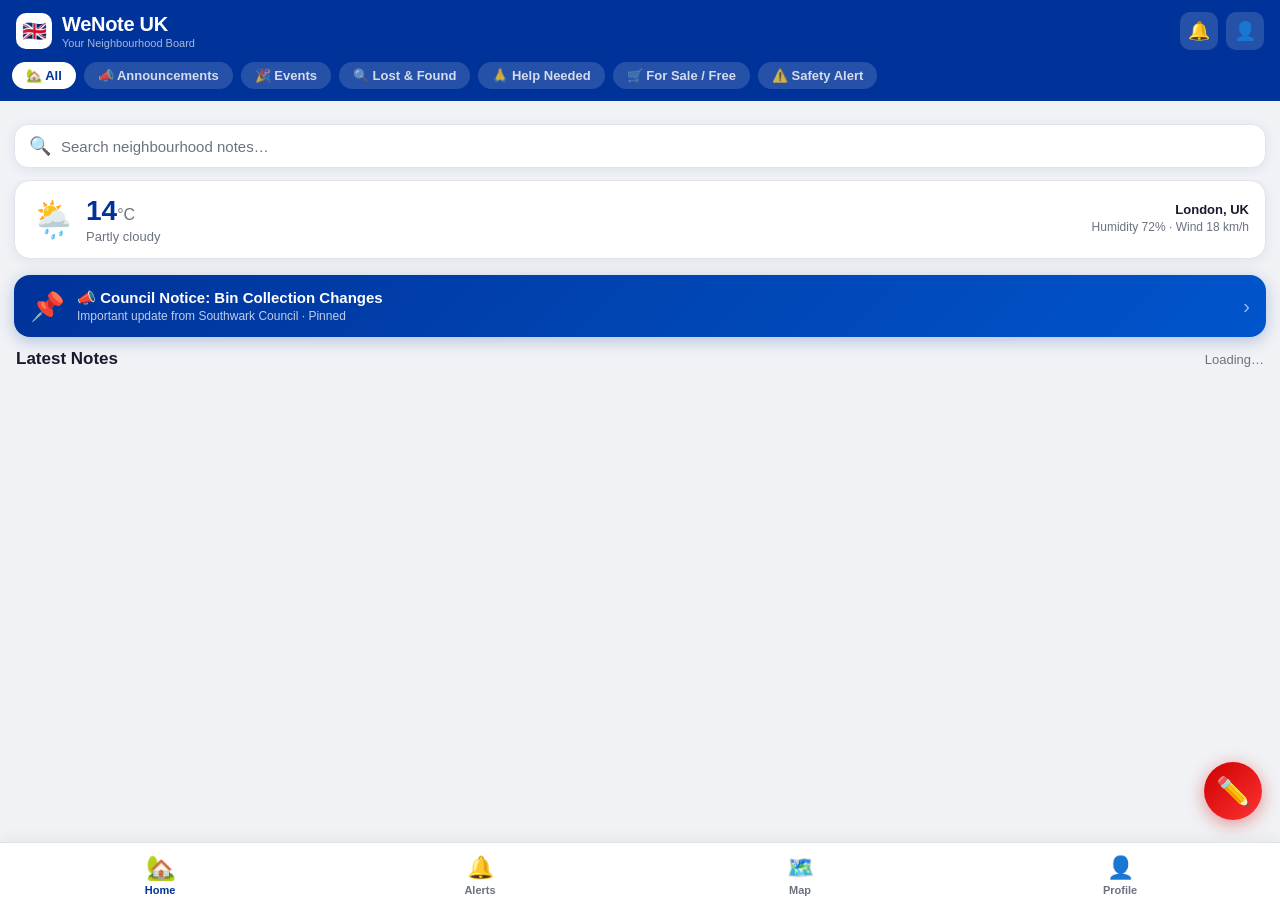
==== commit 3a1f2a50: "Add WeNote UK - Neighbourhood Board web app Complete rewrite of the single-page app as a UK neighbou" ====
--- a/index.html
+++ b/index.html
@@ -1,233 +1,821 @@
-<!doctype html>
-<html lang="ko" id="htmlRoot">
+<!DOCTYPE html>
+<html lang="en-GB">
 <head>
-  <meta charset="UTF-8" />
-  <meta name="viewport" content="width=device-width, initial-scale=1.0, viewport-fit=cover" />
-  <meta name="theme-color" content="#0a1628" />
-  <meta name="apple-mobile-web-app-capable" content="yes" />
-  <meta name="apple-mobile-web-app-status-bar-style" content="black-translucent" />
-  <meta name="apple-mobile-web-app-title" content="Korea Passport" />
-  <link rel="manifest" href="manifest.json" />
-  <link rel="apple-touch-icon" href="apple-touch-icon.png" />
-  <title>Korea Passport | 스탬프 여권</title>
-  <link rel="stylesheet" href="style.css" />
+<meta charset="UTF-8">
+<meta name="viewport" content="width=device-width, initial-scale=1.0, maximum-scale=1.0, user-scalable=no">
+<meta name="apple-mobile-web-app-capable" content="yes">
+<meta name="apple-mobile-web-app-status-bar-style" content="black-translucent">
+<meta name="theme-color" content="#003399">
+<title>WeNote UK | Neighbourhood Board</title>
+<style>
+*{margin:0;padding:0;box-sizing:border-box;-webkit-tap-highlight-color:transparent;}
+:root{
+  --navy:#003399;--red:#CC0000;--gold:#FFD700;
+  --bg:#F0F2F5;--card:#FFFFFF;--border:#E0E4EA;
+  --text:#1A1A2E;--sub:#6B7280;--accent:#003399;
+  --green:#16A34A;--orange:#EA580C;--purple:#7C3AED;
+  --pink:#DB2777;--teal:#0D9488;--yellow:#CA8A04;
+  --shadow:0 2px 12px rgba(0,51,153,.08);
+  --radius:16px;
+}
+body{font-family:-apple-system,BlinkMacSystemFont,'Segoe UI',Roboto,Arial,sans-serif;background:var(--bg);color:var(--text);min-height:100vh;overscroll-behavior:none;}
+
+/* ── HEADER ── */
+#header{
+  position:fixed;top:0;left:0;right:0;z-index:100;
+  background:var(--navy);
+  padding:env(safe-area-inset-top,0) 0 0;
+}
+.hdr-inner{display:flex;align-items:center;justify-content:space-between;padding:12px 16px;}
+.hdr-brand{display:flex;align-items:center;gap:10px;}
+.hdr-logo{width:36px;height:36px;background:#fff;border-radius:10px;display:flex;align-items:center;justify-content:center;font-size:20px;}
+.hdr-title{color:#fff;font-size:20px;font-weight:800;letter-spacing:-.3px;}
+.hdr-sub{color:rgba(255,255,255,.65);font-size:11px;margin-top:1px;}
+.hdr-right{display:flex;gap:8px;}
+.hdr-btn{background:rgba(255,255,255,.15);border:none;color:#fff;border-radius:10px;width:38px;height:38px;display:flex;align-items:center;justify-content:center;font-size:18px;cursor:pointer;}
+.hdr-btn:active{background:rgba(255,255,255,.25);}
+
+/* ── CATEGORY TABS ── */
+#cats{
+  background:var(--navy);
+  padding:0 12px 12px;
+  display:flex;gap:8px;overflow-x:auto;scrollbar-width:none;
+}
+#cats::-webkit-scrollbar{display:none;}
+.cat-tab{
+  flex-shrink:0;background:rgba(255,255,255,.15);border:none;color:rgba(255,255,255,.8);
+  border-radius:20px;padding:6px 14px;font-size:13px;font-weight:600;cursor:pointer;
+  transition:all .2s;white-space:nowrap;display:flex;align-items:center;gap:5px;
+}
+.cat-tab.active{background:#fff;color:var(--navy);}
+.cat-tab:active{transform:scale(.95);}
+
+/* ── MAIN SCROLL ── */
+#main{margin-top:0;padding-bottom:90px;}
+.scroll-pad{height:112px;}
+
+/* ── SEARCH BAR ── */
+.search-wrap{padding:12px 14px;position:sticky;top:112px;z-index:50;background:var(--bg);}
+.search-box{
+  display:flex;align-items:center;gap:10px;
+  background:#fff;border-radius:14px;padding:10px 14px;
+  box-shadow:var(--shadow);border:1.5px solid var(--border);
+}
+.search-box input{
+  flex:1;border:none;outline:none;font-size:15px;color:var(--text);background:transparent;
+}
+.search-box input::placeholder{color:var(--sub);}
+.search-icon{font-size:18px;color:var(--sub);}
+
+/* ── PINNED BANNER ── */
+.pinned-banner{
+  margin:0 14px 12px;
+  background:linear-gradient(135deg,#003399,#0055CC);
+  border-radius:var(--radius);padding:14px 16px;
+  display:flex;align-items:center;gap:12px;cursor:pointer;
+  box-shadow:0 4px 16px rgba(0,51,153,.25);
+}
+.pin-icon{font-size:28px;}
+.pin-text{flex:1;}
+.pin-title{color:#fff;font-size:15px;font-weight:700;}
+.pin-sub{color:rgba(255,255,255,.75);font-size:12px;margin-top:2px;}
+.pin-arr{color:rgba(255,255,255,.6);font-size:20px;}
+
+/* ── SECTION HEADER ── */
+.section-hdr{
+  display:flex;align-items:center;justify-content:space-between;
+  padding:0 16px;margin:4px 0 10px;
+}
+.section-hdr h2{font-size:17px;font-weight:700;color:var(--text);}
+.section-hdr span{font-size:13px;color:var(--sub);}
+
+/* ── NOTE CARD ── */
+.notes-list{padding:0 14px;display:flex;flex-direction:column;gap:12px;}
+.note-card{
+  background:#fff;border-radius:var(--radius);padding:16px;
+  box-shadow:var(--shadow);border:1.5px solid var(--border);
+  cursor:pointer;transition:transform .15s,box-shadow .15s;
+  position:relative;overflow:hidden;
+}
+.note-card:active{transform:scale(.985);box-shadow:0 1px 6px rgba(0,51,153,.06);}
+.note-card.pinned::before{
+  content:'';position:absolute;top:0;left:0;right:0;height:3px;
+  background:linear-gradient(90deg,var(--gold),#FFA500);
+}
+.note-top{display:flex;align-items:flex-start;gap:10px;margin-bottom:10px;}
+.cat-badge{
+  flex-shrink:0;width:40px;height:40px;border-radius:12px;
+  display:flex;align-items:center;justify-content:center;font-size:20px;
+}
+.note-meta{flex:1;}
+.note-cat-label{font-size:11px;font-weight:700;text-transform:uppercase;letter-spacing:.5px;margin-bottom:2px;}
+.note-time{font-size:12px;color:var(--sub);}
+.note-title{font-size:16px;font-weight:700;color:var(--text);margin-bottom:6px;line-height:1.35;}
+.note-body{font-size:14px;color:#4B5563;line-height:1.55;display:-webkit-box;-webkit-line-clamp:3;-webkit-box-orient:vertical;overflow:hidden;}
+.note-footer{display:flex;align-items:center;justify-content:space-between;margin-top:12px;padding-top:12px;border-top:1px solid var(--border);}
+.note-author{display:flex;align-items:center;gap:6px;}
+.author-avatar{width:24px;height:24px;border-radius:50%;display:flex;align-items:center;justify-content:center;font-size:12px;font-weight:700;color:#fff;}
+.author-name{font-size:13px;color:var(--sub);font-weight:500;}
+.note-actions{display:flex;align-items:center;gap:12px;}
+.action-btn{background:none;border:none;cursor:pointer;display:flex;align-items:center;gap:4px;font-size:13px;color:var(--sub);padding:4px 6px;border-radius:8px;transition:all .15s;}
+.action-btn:active{background:var(--bg);transform:scale(.9);}
+.action-btn.liked{color:var(--red);}
+.action-btn span{font-size:15px;}
+
+/* ── WEATHER WIDGET ── */
+.weather-card{
+  margin:0 14px 16px;background:#fff;border-radius:var(--radius);
+  padding:14px 16px;box-shadow:var(--shadow);border:1.5px solid var(--border);
+  display:flex;align-items:center;justify-content:space-between;
+}
+.wx-left{display:flex;align-items:center;gap:10px;}
+.wx-icon{font-size:36px;}
+.wx-temp{font-size:28px;font-weight:800;color:var(--navy);}
+.wx-unit{font-size:16px;color:var(--sub);font-weight:500;}
+.wx-desc{font-size:13px;color:var(--sub);margin-top:2px;}
+.wx-loc{font-size:13px;font-weight:600;color:var(--text);}
+.wx-right{text-align:right;}
+.wx-detail{font-size:12px;color:var(--sub);margin-top:3px;}
+
+/* ── BOTTOM NAV ── */
+#bottomNav{
+  position:fixed;bottom:0;left:0;right:0;
+  background:#fff;border-top:1.5px solid var(--border);
+  display:flex;padding:8px 0 env(safe-area-inset-bottom,8px);
+  z-index:100;box-shadow:0 -2px 16px rgba(0,0,0,.06);
+}
+.nav-btn{
+  flex:1;background:none;border:none;display:flex;flex-direction:column;align-items:center;
+  gap:3px;font-size:11px;font-weight:600;color:var(--sub);cursor:pointer;padding:4px 0;
+  transition:color .15s;
+}
+.nav-btn.active{color:var(--navy);}
+.nav-btn .nav-icon{font-size:22px;transition:transform .15s;}
+.nav-btn.active .nav-icon{transform:scale(1.1);}
+
+/* ── FAB ── */
+#fab{
+  position:fixed;bottom:80px;right:18px;
+  width:58px;height:58px;border-radius:50%;
+  background:linear-gradient(135deg,#CC0000,#FF3333);
+  border:none;color:#fff;font-size:28px;cursor:pointer;
+  box-shadow:0 4px 18px rgba(204,0,0,.4);
+  display:flex;align-items:center;justify-content:center;
+  transition:transform .2s,box-shadow .2s;z-index:99;
+}
+#fab:active{transform:scale(.9);box-shadow:0 2px 10px rgba(204,0,0,.3);}
+
+/* ── MODAL ── */
+.modal-overlay{
+  position:fixed;inset:0;background:rgba(0,0,0,.55);z-index:200;
+  display:flex;align-items:flex-end;justify-content:center;
+  opacity:0;pointer-events:none;transition:opacity .25s;
+}
+.modal-overlay.open{opacity:1;pointer-events:all;}
+.modal-sheet{
+  background:#fff;border-radius:24px 24px 0 0;width:100%;max-width:520px;
+  max-height:90vh;overflow-y:auto;
+  transform:translateY(100%);transition:transform .3s cubic-bezier(.32,1,.24,1);
+  padding-bottom:env(safe-area-inset-bottom,20px);
+}
+.modal-overlay.open .modal-sheet{transform:translateY(0);}
+.modal-handle{width:36px;height:4px;background:#E0E4EA;border-radius:2px;margin:12px auto 16px;}
+.modal-inner{padding:0 20px 20px;}
+.modal-cat-badge{width:56px;height:56px;border-radius:16px;display:flex;align-items:center;justify-content:center;font-size:28px;margin-bottom:12px;}
+.modal-cat-label{font-size:12px;font-weight:700;text-transform:uppercase;letter-spacing:.5px;margin-bottom:6px;}
+.modal-title{font-size:22px;font-weight:800;color:var(--text);margin-bottom:10px;line-height:1.3;}
+.modal-body{font-size:15px;color:#374151;line-height:1.65;margin-bottom:16px;}
+.modal-meta-row{display:flex;flex-wrap:wrap;gap:8px;margin-bottom:16px;}
+.meta-chip{background:var(--bg);border-radius:20px;padding:5px 12px;font-size:13px;color:var(--sub);font-weight:500;}
+.modal-actions{display:flex;gap:10px;}
+.modal-btn{flex:1;padding:14px;border-radius:14px;border:none;font-size:15px;font-weight:700;cursor:pointer;transition:all .15s;}
+.modal-btn:active{transform:scale(.97);}
+.modal-btn-like{background:linear-gradient(135deg,#CC0000,#FF3333);color:#fff;}
+.modal-btn-share{background:var(--bg);color:var(--text);}
+
+/* ── COMPOSE ── */
+.compose-overlay{
+  position:fixed;inset:0;background:rgba(0,0,0,.55);z-index:300;
+  display:flex;align-items:flex-end;justify-content:center;
+  opacity:0;pointer-events:none;transition:opacity .25s;
+}
+.compose-overlay.open{opacity:1;pointer-events:all;}
+.compose-sheet{
+  background:#fff;border-radius:24px 24px 0 0;width:100%;max-width:520px;
+  max-height:95vh;overflow-y:auto;
+  transform:translateY(100%);transition:transform .3s cubic-bezier(.32,1,.24,1);
+  padding-bottom:env(safe-area-inset-bottom,20px);
+}
+.compose-overlay.open .compose-sheet{transform:translateY(0);}
+.compose-hdr{display:flex;align-items:center;justify-content:space-between;padding:16px 20px 12px;}
+.compose-hdr h3{font-size:18px;font-weight:800;}
+.compose-close{background:var(--bg);border:none;border-radius:50%;width:32px;height:32px;font-size:18px;cursor:pointer;}
+.compose-form{padding:0 20px 20px;display:flex;flex-direction:column;gap:14px;}
+.form-label{font-size:13px;font-weight:700;color:var(--sub);text-transform:uppercase;letter-spacing:.4px;margin-bottom:5px;}
+.form-input{width:100%;border:1.5px solid var(--border);border-radius:12px;padding:12px 14px;font-size:15px;color:var(--text);outline:none;font-family:inherit;transition:border-color .15s;}
+.form-input:focus{border-color:var(--navy);}
+textarea.form-input{resize:none;height:110px;}
+.cat-picker{display:flex;flex-wrap:wrap;gap:8px;}
+.cat-pick-btn{
+  display:flex;align-items:center;gap:6px;padding:8px 14px;
+  border:1.5px solid var(--border);border-radius:20px;background:#fff;
+  font-size:13px;font-weight:600;cursor:pointer;transition:all .15s;color:var(--text);
+}
+.cat-pick-btn.selected{border-color:var(--navy);background:var(--navy);color:#fff;}
+.cat-pick-btn:active{transform:scale(.95);}
+.submit-btn{
+  width:100%;padding:15px;background:linear-gradient(135deg,var(--navy),#0055CC);
+  color:#fff;border:none;border-radius:14px;font-size:16px;font-weight:700;
+  cursor:pointer;transition:all .15s;
+}
+.submit-btn:active{transform:scale(.98);}
+
+/* ── TOAST ── */
+#toast{
+  position:fixed;top:env(safe-area-inset-top,0);left:50%;transform:translateX(-50%) translateY(-80px);
+  background:#1A1A2E;color:#fff;border-radius:12px;padding:12px 20px;
+  font-size:14px;font-weight:600;z-index:500;transition:transform .3s cubic-bezier(.32,1,.24,1);
+  white-space:nowrap;max-width:90vw;text-align:center;
+}
+#toast.show{transform:translateX(-50%) translateY(calc(env(safe-area-inset-top,0) + 16px));}
+
+/* ── EMPTY STATE ── */
+.empty-state{padding:40px 20px;text-align:center;}
+.empty-icon{font-size:56px;margin-bottom:12px;}
+.empty-title{font-size:18px;font-weight:700;margin-bottom:6px;}
+.empty-sub{font-size:14px;color:var(--sub);}
+
+/* ── TAB CONTENT ── */
+.tab-content{display:none;}
+.tab-content.active{display:block;}
+
+/* ── PROFILE TAB ── */
+.profile-section{padding:20px 14px;}
+.profile-card{background:#fff;border-radius:var(--radius);padding:20px;box-shadow:var(--shadow);border:1.5px solid var(--border);margin-bottom:14px;}
+.profile-top{display:flex;align-items:center;gap:14px;margin-bottom:16px;}
+.profile-avatar{width:60px;height:60px;border-radius:50%;background:linear-gradient(135deg,var(--navy),#0055CC);display:flex;align-items:center;justify-content:center;font-size:28px;color:#fff;font-weight:700;}
+.profile-info h3{font-size:18px;font-weight:800;}
+.profile-info p{font-size:13px;color:var(--sub);margin-top:2px;}
+.profile-stats{display:flex;gap:0;border-top:1.5px solid var(--border);padding-top:16px;}
+.pstat{flex:1;text-align:center;}
+.pstat strong{display:block;font-size:22px;font-weight:800;color:var(--navy);}
+.pstat span{font-size:12px;color:var(--sub);}
+.pstat+.pstat{border-left:1.5px solid var(--border);}
+.settings-list{background:#fff;border-radius:var(--radius);box-shadow:var(--shadow);border:1.5px solid var(--border);overflow:hidden;}
+.setting-row{display:flex;align-items:center;justify-content:space-between;padding:14px 16px;border-bottom:1px solid var(--border);cursor:pointer;}
+.setting-row:last-child{border-bottom:none;}
+.setting-row:active{background:var(--bg);}
+.setting-left{display:flex;align-items:center;gap:10px;}
+.setting-icon{font-size:20px;width:28px;text-align:center;}
+.setting-label{font-size:15px;font-weight:500;}
+.setting-right{color:var(--sub);font-size:15px;}
+
+/* ── ALERTS TAB ── */
+.alerts-section{padding:14px;}
+.alert-item{background:#fff;border-radius:var(--radius);padding:14px;box-shadow:var(--shadow);border:1.5px solid var(--border);margin-bottom:10px;display:flex;gap:12px;}
+.alert-dot{width:8px;height:8px;border-radius:50%;background:var(--red);flex-shrink:0;margin-top:5px;}
+.alert-dot.read{background:var(--border);}
+.alert-content h4{font-size:14px;font-weight:700;margin-bottom:3px;}
+.alert-content p{font-size:13px;color:var(--sub);}
+.alert-time{font-size:11px;color:var(--sub);margin-top:4px;}
+
+/* Colour utilities */
+.c-announce{background:#EFF6FF;}.cc-announce{color:#1D4ED8;}
+.c-event{background:#F0FDF4;}.cc-event{color:#15803D;}
+.c-lost{background:#FEF9C3;}.cc-lost{color:#A16207;}
+.c-help{background:#FFF7ED;}.cc-help{color:#C2410C;}
+.c-sale{background:#FDF4FF;}.cc-sale{color:#7E22CE;}
+.c-alert{background:#FFF1F2;}.cc-alert{color:#BE123C;}
+</style>
 </head>
 <body>
 
-<!-- ══ ONBOARDING ══ -->
-<div id="onboarding" class="onboarding hidden">
-  <div class="ob-slides" id="obSlides">
-    <div class="ob-slide">
-      <div class="ob-emoji">🇰🇷</div>
-      <h2>Korea Stamp Passport</h2>
-      <p>한국 전역의 명소를 방문하고<br>공식 스탬프를 모으세요.</p>
-    </div>
-    <div class="ob-slide">
-      <div class="ob-emoji">📍</div>
-      <h2>GPS 자동 인증</h2>
-      <p>장소에 방문하면 GPS가 자동으로<br>스탬프를 발급합니다.</p>
-    </div>
-    <div class="ob-slide">
-      <div class="ob-emoji">📷</div>
-      <h2>QR 스캔 인증</h2>
-      <p>관광안내소의 QR코드를 스캔하면<br>공식 스탬프를 받을 수 있습니다.</p>
-    </div>
-    <div class="ob-slide">
-      <div class="ob-emoji">🏆</div>
-      <h2>업적 & 컬렉션</h2>
-      <p>지역·테마별 컬렉션을 완성하고<br>특별 업적 배지를 획득하세요.</p>
+<!-- HEADER -->
+<div id="header">
+  <div class="hdr-inner">
+    <div class="hdr-brand">
+      <div class="hdr-logo">🇬🇧</div>
+      <div>
+        <div class="hdr-title">WeNote UK</div>
+        <div class="hdr-sub" id="hdrLocation">Your Neighbourhood Board</div>
+      </div>
+    </div>
+    <div class="hdr-right">
+      <button class="hdr-btn" onclick="showToast('🔔 No new notifications')">🔔</button>
+      <button class="hdr-btn" onclick="switchTab('profile')">👤</button>
     </div>
   </div>
-  <div class="ob-dots" id="obDots"></div>
-  <button id="obNext" class="ob-btn">다음</button>
-  <button id="obSkip" class="ob-skip">건너뛰기</button>
+  <div id="cats">
+    <button class="cat-tab active" data-cat="all" onclick="filterCat(this,'all')">🏡 All</button>
+    <button class="cat-tab" data-cat="announce" onclick="filterCat(this,'announce')">📣 Announcements</button>
+    <button class="cat-tab" data-cat="event" onclick="filterCat(this,'event')">🎉 Events</button>
+    <button class="cat-tab" data-cat="lost" onclick="filterCat(this,'lost')">🔍 Lost &amp; Found</button>
+    <button class="cat-tab" data-cat="help" onclick="filterCat(this,'help')">🙏 Help Needed</button>
+    <button class="cat-tab" data-cat="sale" onclick="filterCat(this,'sale')">🛒 For Sale / Free</button>
+    <button class="cat-tab" data-cat="alert" onclick="filterCat(this,'alert')">⚠️ Safety Alert</button>
+  </div>
 </div>
 
-<div id="app">
-
-  <!-- ══ TAB: PASSPORT (여권 커버 + 스탬프 페이지) ══ -->
-  <div id="tab-passport" class="tab-content active">
-    <div class="safe-top"></div>
-
-    <!-- Passport Cover -->
-    <div class="passport-cover">
-      <div class="cover-top-row">
-        <div class="cover-left">
-          <div class="cover-emblem">🇰🇷</div>
-          <div>
-            <p class="cover-country">대한민국 · REPUBLIC OF KOREA</p>
-            <h1 class="cover-title">STAMP PASSPORT</h1>
+<div id="main">
+  <div class="scroll-pad"></div>
+
+  <!-- FEED TAB -->
+  <div id="tab-feed" class="tab-content active">
+    <div class="search-wrap">
+      <div class="search-box">
+        <span class="search-icon">🔍</span>
+        <input type="search" id="searchInput" placeholder="Search neighbourhood notes…" oninput="renderNotes()">
+      </div>
+    </div>
+
+    <!-- WEATHER WIDGET -->
+    <div class="weather-card" id="weatherCard">
+      <div class="wx-left">
+        <div class="wx-icon" id="wxIcon">🌦️</div>
+        <div>
+          <div class="wx-temp"><span id="wxTemp">14</span><span class="wx-unit">°C</span></div>
+          <div class="wx-desc" id="wxDesc">Partly cloudy</div>
+        </div>
+      </div>
+      <div class="wx-right">
+        <div class="wx-loc" id="wxLoc">London, UK</div>
+        <div class="wx-detail" id="wxDetail">Humidity 72% · Wind 18 km/h</div>
+        <div class="wx-detail" id="wxDate"></div>
+      </div>
+    </div>
+
+    <!-- PINNED -->
+    <div class="pinned-banner" onclick="openNote(0)">
+      <div class="pin-icon">📌</div>
+      <div class="pin-text">
+        <div class="pin-title">📣 Council Notice: Bin Collection Changes</div>
+        <div class="pin-sub">Important update from Southwark Council · Pinned</div>
+      </div>
+      <div class="pin-arr">›</div>
+    </div>
+
+    <!-- NOTES LIST -->
+    <div class="section-hdr">
+      <h2>Latest Notes</h2>
+      <span id="notesCount">Loading…</span>
+    </div>
+    <div class="notes-list" id="notesList"></div>
+  </div>
+
+  <!-- ALERTS TAB -->
+  <div id="tab-alerts" class="tab-content">
+    <div class="scroll-pad" style="height:16px"></div>
+    <div class="alerts-section" id="alertsList"></div>
+  </div>
+
+  <!-- MAP TAB (placeholder) -->
+  <div id="tab-map" class="tab-content">
+    <div style="padding:60px 20px;text-align:center;">
+      <div style="font-size:64px;margin-bottom:16px;">🗺️</div>
+      <div style="font-size:20px;font-weight:800;margin-bottom:8px;">Neighbourhood Map</div>
+      <div style="font-size:14px;color:var(--sub);line-height:1.6;">Interactive map showing local notes and events in your postcode area.<br><br>Coming soon to WeNote UK.</div>
+    </div>
+  </div>
+
+  <!-- PROFILE TAB -->
+  <div id="tab-profile" class="tab-content">
+    <div class="scroll-pad" style="height:16px"></div>
+    <div class="profile-section">
+      <div class="profile-card">
+        <div class="profile-top">
+          <div class="profile-avatar">JD</div>
+          <div class="profile-info">
+            <h3>Jane Davies</h3>
+            <p>📍 Southwark, London SE1</p>
           </div>
         </div>
-        <button id="langBtn" class="lang-btn">🌐 KOR</button>
-      </div>
-
-      <!-- Progress Ring -->
-      <div class="cover-stats-row">
-        <div class="progress-ring-wrap">
-          <svg class="progress-ring" width="72" height="72" viewBox="0 0 72 72">
-            <circle cx="36" cy="36" r="30" fill="none" stroke="rgba(201,168,76,.2)" stroke-width="5"/>
-            <circle id="ringCircle" cx="36" cy="36" r="30" fill="none" stroke="#c9a84c" stroke-width="5"
-              stroke-linecap="round" stroke-dasharray="188.5" stroke-dashoffset="188.5"
-              transform="rotate(-90 36 36)" style="transition:stroke-dashoffset .6s ease"/>
-          </svg>
-          <div class="ring-label">
-            <span id="coverCount">0</span>
-            <span class="ring-sub" id="coverTotal">/0</span>
-          </div>
-        </div>
-        <div class="cover-mini-stats">
-          <div class="cms-item"><span id="statCities">0</span><span>도시</span></div>
-          <div class="cms-item"><span id="statRegions">0</span><span>지역</span></div>
-          <div class="cms-item"><span id="statAchieve">0</span><span>업적</span></div>
-        </div>
-      </div>
-
-      <div class="cover-action-row">
-        <button id="gpsBtn" class="btn-gps">📍 GPS 체크인</button>
-        <button id="qrBtn" class="btn-qr">📷 QR 스캔</button>
-        <button id="shareBtn" class="btn-share-sm">📤</button>
-      </div>
-    </div>
-
-    <!-- View Toggle -->
-    <div class="view-toggle-row">
-      <button id="viewGrid" class="vtoggle active">⊞ 그리드</button>
-      <button id="viewBook" class="vtoggle">📖 여권 페이지</button>
-      <div id="regionFilter" class="region-tabs"></div>
-    </div>
-
-    <div class="scroll-area" id="passportScroll">
-      <!-- Grid view -->
-      <div id="stampGrid" class="stamp-grid"></div>
-      <!-- Book view -->
-      <div id="bookView" class="book-view hidden"></div>
+        <div class="profile-stats">
+          <div class="pstat"><strong id="statPosts">0</strong><span>Posts</span></div>
+          <div class="pstat"><strong>47</strong><span>Neighbours</span></div>
+          <div class="pstat"><strong>128</strong><span>Likes Given</span></div>
+        </div>
+      </div>
+      <div class="settings-list">
+        <div class="setting-row" onclick="showToast('✏️ Edit profile — coming soon')">
+          <div class="setting-left"><span class="setting-icon">✏️</span><span class="setting-label">Edit Profile</span></div>
+          <div class="setting-right">›</div>
+        </div>
+        <div class="setting-row" onclick="showToast('📍 Postcode: SE1 7PB')">
+          <div class="setting-left"><span class="setting-icon">📍</span><span class="setting-label">My Postcode</span></div>
+          <div class="setting-right">SE1 7PB ›</div>
+        </div>
+        <div class="setting-row" onclick="showToast('🔔 Notification settings — coming soon')">
+          <div class="setting-left"><span class="setting-icon">🔔</span><span class="setting-label">Notifications</span></div>
+          <div class="setting-right">On ›</div>
+        </div>
+        <div class="setting-row" onclick="showToast('🔒 Privacy settings — coming soon')">
+          <div class="setting-left"><span class="setting-icon">🔒</span><span class="setting-label">Privacy</span></div>
+          <div class="setting-right">›</div>
+        </div>
+        <div class="setting-row" onclick="showToast('📋 Terms &amp; Conditions')">
+          <div class="setting-left"><span class="setting-icon">📋</span><span class="setting-label">Terms &amp; Conditions</span></div>
+          <div class="setting-right">›</div>
+        </div>
+        <div class="setting-row" onclick="showToast('ℹ️ WeNote UK v2.0 · © 2026 WeNote Ltd')">
+          <div class="setting-left"><span class="setting-icon">ℹ️</span><span class="setting-label">About WeNote UK</span></div>
+          <div class="setting-right">v2.0 ›</div>
+        </div>
+      </div>
     </div>
   </div>
-
-  <!-- ══ TAB: SEARCH ══ -->
-  <div id="tab-search" class="tab-content">
-    <div class="safe-top"></div>
-    <div class="scroll-area">
-      <div class="search-header">
-        <h2>장소 검색</h2>
-        <div class="search-bar">
-          <input id="searchInput" type="search" placeholder="장소명, 지역, 기관 검색..." class="search-input" />
-          <button id="searchApiBtn" class="btn-search-api">🔍</button>
-        </div>
-        <div class="search-type-row" id="searchTypeRow"></div>
-      </div>
-
-      <!-- Festival Banner -->
-      <button id="festivalBtn" class="festival-banner">
-        <span class="fb-icon">🎪</span>
-        <div><strong>지금 열리는 축제</strong><p>현재 진행 중인 행사 · 축제 보기</p></div>
-        <span class="fb-arr">›</span>
+</div>
+
+<!-- BOTTOM NAV -->
+<nav id="bottomNav">
+  <button class="nav-btn active" onclick="switchTab('feed')"><span class="nav-icon">🏡</span>Home</button>
+  <button class="nav-btn" onclick="switchTab('alerts')"><span class="nav-icon">🔔</span>Alerts</button>
+  <button class="nav-btn" onclick="switchTab('map')"><span class="nav-icon">🗺️</span>Map</button>
+  <button class="nav-btn" onclick="switchTab('profile')"><span class="nav-icon">👤</span>Profile</button>
+</nav>
+
+<!-- FAB -->
+<button id="fab" onclick="openCompose()">✏️</button>
+
+<!-- NOTE DETAIL MODAL -->
+<div class="modal-overlay" id="noteModal" onclick="closeNoteModal(event)">
+  <div class="modal-sheet">
+    <div class="modal-handle"></div>
+    <div class="modal-inner" id="modalContent"></div>
+  </div>
+</div>
+
+<!-- COMPOSE MODAL -->
+<div class="compose-overlay" id="composeModal" onclick="closeCompose(event)">
+  <div class="compose-sheet">
+    <div class="modal-handle"></div>
+    <div class="compose-hdr">
+      <h3>Post a Note</h3>
+      <button class="compose-close" onclick="closeCompose()">✕</button>
+    </div>
+    <div class="compose-form">
+      <div>
+        <div class="form-label">Category</div>
+        <div class="cat-picker" id="catPicker">
+          <button class="cat-pick-btn selected" data-c="announce" onclick="pickCat(this)">📣 Announcement</button>
+          <button class="cat-pick-btn" data-c="event" onclick="pickCat(this)">🎉 Event</button>
+          <button class="cat-pick-btn" data-c="lost" onclick="pickCat(this)">🔍 Lost &amp; Found</button>
+          <button class="cat-pick-btn" data-c="help" onclick="pickCat(this)">🙏 Help Needed</button>
+          <button class="cat-pick-btn" data-c="sale" onclick="pickCat(this)">🛒 For Sale / Free</button>
+          <button class="cat-pick-btn" data-c="alert" onclick="pickCat(this)">⚠️ Safety Alert</button>
+        </div>
+      </div>
+      <div>
+        <div class="form-label">Title</div>
+        <input class="form-input" id="composeTitle" type="text" placeholder="What's your note about?" maxlength="80">
+      </div>
+      <div>
+        <div class="form-label">Message</div>
+        <textarea class="form-input" id="composeBody" placeholder="Share more details with your neighbours…" maxlength="500"></textarea>
+      </div>
+      <div>
+        <div class="form-label">Your Name / Display Name</div>
+        <input class="form-input" id="composeName" type="text" placeholder="e.g. Sarah from No.14" maxlength="40">
+      </div>
+      <button class="submit-btn" onclick="submitNote()">📤 Post to Neighbourhood</button>
+    </div>
+  </div>
+</div>
+
+<!-- TOAST -->
+<div id="toast"></div>
+
+<script>
+// ══════════════════════════════════════════════
+//  DATA
+// ══════════════════════════════════════════════
+const CATS={
+  announce:{label:'Announcement',icon:'📣',bg:'c-announce',cc:'cc-announce'},
+  event:   {label:'Event',       icon:'🎉',bg:'c-event',   cc:'cc-event'},
+  lost:    {label:'Lost & Found',icon:'🔍',bg:'c-lost',    cc:'cc-lost'},
+  help:    {label:'Help Needed', icon:'🙏',bg:'c-help',    cc:'cc-help'},
+  sale:    {label:'For Sale / Free',icon:'🛒',bg:'c-sale', cc:'cc-sale'},
+  alert:   {label:'Safety Alert',icon:'⚠️',bg:'c-alert',  cc:'cc-alert'},
+};
+
+let notes=[
+  {id:0,cat:'announce',pinned:true,
+   title:'Bin Collection Changes — Southwark Council',
+   body:'Please be aware that from Monday 30th June, general waste collections in SE1 will move from Tuesday to Wednesday. Recycling collections remain unchanged on Fridays. Please ensure bins are out by 07:00 on collection day. Contact the council on 020 7525 5000 for further information.',
+   author:'Council Liaison',avatar:'🏛️',avatarBg:'#003399',
+   time:'Today, 08:15',likes:34,liked:false,comments:8},
+  {id:1,cat:'event',pinned:false,
+   title:'Summer Street Party — Saturday 28th June',
+   body:'Join us for our annual summer street party on Bermondsey Street! Live music, food stalls, and fun for all the family from 12:00 to 20:00. Local bands, artisan food vendors, and a bouncy castle for the kids. Bring your own chairs and blankets!',
+   author:'The Bermondsey Collective',avatar:'🎊',avatarBg:'#15803D',
+   time:'Yesterday, 14:30',likes:62,liked:false,comments:15},
+  {id:2,cat:'lost',pinned:false,
+   title:'Lost: Tabby Cat — Answers to "Biscuit"',
+   body:'Our tabby cat Biscuit has been missing since Thursday evening. She was last seen near Leathermarket Gardens. She has a pale orange collar with a bell. Please ring or text 07700 900123 if you spot her. The children are heartbroken.',
+   author:'Davies Family',avatar:'🐱',avatarBg:'#A16207',
+   time:'Thu 19 Jun, 18:45',likes:41,liked:false,comments:12},
+  {id:3,cat:'help',pinned:false,
+   title:'Elderly Neighbour Needs a Hand with Shopping',
+   body:'My 82-year-old neighbour on Grange Walk needs help with her weekly shop. She's not very mobile and the online delivery slots are always taken. Would anyone be able to pop to Tesco for her on a Saturday? She would be so grateful.',
+   author:'Mark (No. 34)',avatar:'🤝',avatarBg:'#C2410C',
+   time:'Wed 18 Jun, 10:00',likes:29,liked:false,comments:5},
+  {id:4,cat:'sale',pinned:false,
+   title:'Free: Children\'s Bikes — Various Sizes',
+   body:'We're having a clear-out and have three children\'s bikes to give away — ages roughly 3–8. All are in reasonable condition. First come, first served. Pop round to 12 Grange Road any weekend morning before noon. No need to ring ahead.',
+   author:'The Thornton Family',avatar:'🚲',avatarBg:'#7E22CE',
+   time:'Tue 17 Jun, 16:20',likes:53,liked:false,comments:21},
+  {id:5,cat:'alert',pinned:false,
+   title:'Suspicious Activity on Long Lane Last Night',
+   body:'Several residents reported a group loitering near Long Lane car park between 23:00 and 01:00 on Tuesday. If you have CCTV or witnessed anything, please report to the Metropolitan Police on 101 (non-emergency) or 999 if you feel unsafe. Stay vigilant.',
+   author:'Neighbourhood Watch',avatar:'👮',avatarBg:'#BE123C',
+   time:'Wed 18 Jun, 07:00',likes:18,liked:false,comments:9},
+  {id:6,cat:'event',pinned:false,
+   title:'Community Garden Planting Day — Sunday 22nd June',
+   body:'Come and help plant out the new herb garden at Bermondsey Spa Gardens this Sunday from 10:00–13:00. Gloves and tools provided. Bring your family — children especially welcome! We\'ll have tea, coffee, and biscuits. All skill levels welcome.',
+   author:'Green Southwark',avatar:'🌿',avatarBg:'#15803D',
+   time:'Mon 16 Jun, 09:30',likes:37,liked:false,comments:7},
+  {id:7,cat:'announce',pinned:false,
+   title:'New Post Office Branch Opening — Monday 23rd June',
+   body:'We are delighted to announce that a new Post Office branch will open on Monday 23rd June inside the McColl\'s on Tower Bridge Road. Opening hours: Mon–Fri 08:00–18:00, Sat 09:00–17:00. Full range of postal and banking services available.',
+   author:'Local Business Network',avatar:'📮',avatarBg:'#003399',
+   time:'Mon 16 Jun, 11:00',likes:44,liked:false,comments:6},
+  {id:8,cat:'lost',pinned:false,
+   title:'Found: Brown Leather Wallet near Borough Market',
+   body:'Found a brown leather wallet near Borough Market this morning (Saturday). Contains cards and some cash — no ID visible. Please contact me via the app with a description to identify it. Happy to arrange return at a convenient time.',
+   author:'Anonymous Neighbour',avatar:'👜',avatarBg:'#A16207',
+   time:'Sat 14 Jun, 11:45',likes:22,liked:false,comments:3},
+  {id:9,cat:'help',pinned:false,
+   title:'Looking for a Reliable Plumber — Any Recommendations?',
+   body:'Our kitchen tap has been dripping for weeks and I\'ve been let down by two tradespeople already. Does anyone have a recommendation for a reliable, reasonably priced plumber in the SE1 area? Ideally someone local. Thank you!',
+   author:'Emma, Leathermarket St',avatar:'🔧',avatarBg:'#C2410C',
+   time:'Fri 13 Jun, 17:30',likes:11,liked:false,comments:14},
+];
+
+let activeCat='all';
+let selectedCat='announce';
+let openNoteId=null;
+
+// ══════════════════════════════════════════════
+//  INIT
+// ══════════════════════════════════════════════
+window.addEventListener('load',()=>{
+  setWeather();
+  setDate();
+  renderNotes();
+  renderAlerts();
+  document.getElementById('statPosts').textContent=
+    notes.filter(n=>n.author==='Jane Davies').length||0;
+});
+
+// ══════════════════════════════════════════════
+//  DATE / WEATHER
+// ══════════════════════════════════════════════
+function setDate(){
+  const d=new Date();
+  const opts={weekday:'long',day:'numeric',month:'long',year:'numeric'};
+  document.getElementById('wxDate').textContent=d.toLocaleDateString('en-GB',opts);
+}
+
+const wxData=[
+  {icon:'☀️',temp:19,desc:'Sunny intervals',humidity:58,wind:12},
+  {icon:'🌦️',temp:14,desc:'Partly cloudy',humidity:72,wind:18},
+  {icon:'🌧️',temp:11,desc:'Light rain',humidity:85,wind:22},
+  {icon:'⛅',temp:16,desc:'Overcast',humidity:65,wind:15},
+  {icon:'🌤️',temp:17,desc:'Mostly sunny',humidity:60,wind:10},
+];
+function setWeather(){
+  const w=wxData[0|Math.random()*wxData.length];
+  document.getElementById('wxIcon').textContent=w.icon;
+  document.getElementById('wxTemp').textContent=w.temp;
+  document.getElementById('wxDesc').textContent=w.desc;
+  document.getElementById('wxDetail').textContent=`Humidity ${w.humidity}% · Wind ${w.wind} km/h`;
+}
+
+// ══════════════════════════════════════════════
+//  FILTER / RENDER
+// ══════════════════════════════════════════════
+function filterCat(btn,cat){
+  document.querySelectorAll('.cat-tab').forEach(b=>b.classList.remove('active'));
+  btn.classList.add('active');
+  activeCat=cat;
+  renderNotes();
+}
+
+function renderNotes(){
+  const q=(document.getElementById('searchInput')?.value||'').toLowerCase();
+  let filtered=notes.filter(n=>{
+    if(activeCat!=='all'&&n.cat!==activeCat)return false;
+    if(q&&!n.title.toLowerCase().includes(q)&&!n.body.toLowerCase().includes(q))return false;
+    return true;
+  });
+  // Pinned first
+  filtered.sort((a,b)=>(b.pinned?1:0)-(a.pinned?1:0));
+
+  const list=document.getElementById('notesList');
+  document.getElementById('notesCount').textContent=`${filtered.length} note${filtered.length!==1?'s':''}`;
+
+  if(filtered.length===0){
+    list.innerHTML=`<div class="empty-state"><div class="empty-icon">📭</div><div class="empty-title">No notes found</div><div class="empty-sub">Be the first to post in this category!</div></div>`;
+    return;
+  }
+
+  list.innerHTML=filtered.map(n=>{
+    const c=CATS[n.cat];
+    return `<div class="note-card${n.pinned?' pinned':''}" onclick="openNote(${n.id})">
+      <div class="note-top">
+        <div class="cat-badge ${c.bg}">${c.icon}</div>
+        <div class="note-meta">
+          <div class="note-cat-label ${c.cc}">${c.label}</div>
+          <div class="note-time">${n.time}${n.pinned?' · 📌 Pinned':''}</div>
+        </div>
+      </div>
+      <div class="note-title">${n.title}</div>
+      <div class="note-body">${n.body}</div>
+      <div class="note-footer">
+        <div class="note-author">
+          <div class="author-avatar" style="background:${n.avatarBg}">${n.avatar}</div>
+          <span class="author-name">${n.author}</span>
+        </div>
+        <div class="note-actions">
+          <button class="action-btn${n.liked?' liked':''}" onclick="toggleLike(event,${n.id})">
+            <span>${n.liked?'❤️':'🤍'}</span>${n.likes}
+          </button>
+          <button class="action-btn" onclick="event.stopPropagation()">
+            <span>💬</span>${n.comments}
+          </button>
+        </div>
+      </div>
+    </div>`;
+  }).join('');
+}
+
+// ══════════════════════════════════════════════
+//  LIKES
+// ══════════════════════════════════════════════
+function toggleLike(e,id){
+  e.stopPropagation();
+  const n=notes.find(x=>x.id===id);
+  if(!n)return;
+  n.liked=!n.liked;
+  n.likes+=n.liked?1:-1;
+  renderNotes();
+  if(n.liked)showToast('❤️ You liked this note');
+}
+
+// ══════════════════════════════════════════════
+//  NOTE MODAL
+// ══════════════════════════════════════════════
+function openNote(id){
+  const n=notes.find(x=>x.id===id);
+  if(!n)return;
+  openNoteId=id;
+  const c=CATS[n.cat];
+  document.getElementById('modalContent').innerHTML=`
+    <div class="modal-cat-badge ${c.bg}">${c.icon}</div>
+    <div class="modal-cat-label ${c.cc}">${c.label}</div>
+    <div class="modal-title">${n.title}</div>
+    <div class="modal-body">${n.body}</div>
+    <div class="modal-meta-row">
+      <div class="meta-chip">🕐 ${n.time}</div>
+      <div class="meta-chip">✍️ ${n.author}</div>
+      <div class="meta-chip">💬 ${n.comments} comments</div>
+      ${n.pinned?'<div class="meta-chip">📌 Pinned</div>':''}
+    </div>
+    <div class="modal-actions">
+      <button class="modal-btn modal-btn-like" onclick="toggleLike(event,${n.id});updateModalLike(${n.id})">
+        ${n.liked?'❤️':'🤍'} ${n.likes} Likes
       </button>
-
-      <!-- Trail Section -->
-      <div class="section-block">
-        <div class="section-block-header">
-          <span>🥾 두루누비 걷기여행길</span>
-          <button id="loadTrailBtn" class="btn-sm-ghost">불러오기</button>
-        </div>
-        <div id="trailList" class="trail-list"></div>
-      </div>
-
-      <!-- Results -->
-      <div class="section-block">
-        <div class="section-block-header">
-          <span>📋 전체 목록 (<span id="locCount">0</span>)</span>
-        </div>
-        <div id="locationList" class="location-list"></div>
-      </div>
-    </div>
-  </div>
-
-  <!-- ══ TAB: ACHIEVEMENTS ══ -->
-  <div id="tab-achieve" class="tab-content">
-    <div class="safe-top"></div>
-    <div class="scroll-area">
-      <h2 class="section-title">업적 & 컬렉션</h2>
-
-      <!-- Overall Stats Bar -->
-      <div class="stats-card" id="statsCard"></div>
-
-      <!-- Achievement List -->
-      <h3 class="sub-title">🏆 업적</h3>
-      <div id="achieveList" class="achieve-list"></div>
-
-      <!-- Collection Sets -->
-      <h3 class="sub-title">📚 컬렉션</h3>
-      <div id="collectionList" class="collection-list"></div>
-    </div>
-  </div>
-
-  <!-- ══ TAB: PARTNER ══ -->
-  <div id="tab-partner" class="tab-content">
-    <div class="safe-top"></div>
-    <div class="scroll-area">
-      <h2 class="section-title">관공서 연계</h2>
-      <div class="api-status-card" id="apiStatusCard">
-        <h3>📡 TourAPI 연결 상태</h3>
-        <div id="apiStatusList" class="api-status-list"></div>
-        <p class="api-hint">tourapi.js → KEYS 객체에 인증키 입력</p>
-      </div>
-      <div class="partner-cards" id="partnerCards"></div>
-    </div>
-  </div>
-
-  <!-- ══ BOTTOM NAV ══ -->
-  <nav id="bottomNav">
-    <button data-tab="passport" class="nav-btn active"><span>🗺️</span><span>여권</span></button>
-    <button data-tab="search"   class="nav-btn"><span>🔍</span><span>검색</span></button>
-    <button data-tab="achieve"  class="nav-btn"><span>🏆</span><span>업적</span></button>
-    <button data-tab="partner"  class="nav-btn"><span>🏛️</span><span>연계</span></button>
-  </nav>
-
-  <!-- ══ TOAST ══ -->
-  <div id="toast" class="toast hidden">
-    <div id="toastStamp" class="toast-stamp-mini"></div>
-    <div><strong id="toastTitle"></strong><p id="toastSub"></p></div>
-  </div>
-
-  <!-- ══ QR SCANNER OVERLAY ══ -->
-  <div id="qrOverlay" class="qr-overlay hidden">
-    <div class="qr-header">
-      <button id="qrClose" class="qr-close">✕</button>
-      <span>QR 코드 스캔</span>
-    </div>
-    <div class="qr-viewfinder">
-      <video id="qrVideo" autoplay playsinline muted></video>
-      <div class="qr-frame">
-        <div class="qr-corner tl"></div><div class="qr-corner tr"></div>
-        <div class="qr-corner bl"></div><div class="qr-corner br"></div>
-        <div class="qr-scan-line"></div>
-      </div>
-      <p class="qr-hint">관광안내소 QR코드에 카메라를 맞춰주세요</p>
-    </div>
-  </div>
-
-  <!-- ══ DETAIL MODAL ══ -->
-  <div id="modal" class="modal hidden">
-    <div class="modal-backdrop" id="modalBackdrop"></div>
-    <div class="modal-sheet">
-      <div class="modal-img-wrap"><img id="modalImg" src="" alt="" onerror="this.style.display='none'" /></div>
-      <div class="modal-body">
-        <div id="modalStamp" class="modal-stamp-icon"></div>
-        <h2 id="modalTitle"></h2>
-        <p id="modalAddr" class="modal-addr"></p>
-        <p id="modalOverview" class="modal-overview"></p>
-        <div id="modalMeta" class="modal-meta"></div>
-        <button id="modalCollect" class="btn-modal-collect">✅ 스탬프 수집하기</button>
-        <button id="modalClose"   class="btn-modal-close">닫기</button>
-      </div>
-    </div>
-  </div>
-
-</div><!-- #app -->
-
-<script src="tourapi.js"></script>
-<script src="app.js"></script>
+      <button class="modal-btn modal-btn-share" onclick="shareNote(${n.id})">📤 Share</button>
+    </div>
+  `;
+  document.getElementById('noteModal').classList.add('open');
+}
+
+function updateModalLike(id){
+  const n=notes.find(x=>x.id===id);
+  if(!n)return;
+  const btn=document.querySelector('.modal-btn-like');
+  if(btn)btn.innerHTML=`${n.liked?'❤️':'🤍'} ${n.likes} Likes`;
+}
+
+function closeNoteModal(e){
+  if(!e||e.target===document.getElementById('noteModal'))
+    document.getElementById('noteModal').classList.remove('open');
+}
+
+function shareNote(id){
+  const n=notes.find(x=>x.id===id);
+  if(!n)return;
+  if(navigator.share){
+    navigator.share({title:n.title,text:n.body,url:window.location.href});
+  } else {
+    navigator.clipboard?.writeText(`${n.title}\n\n${n.body}\n\n— WeNote UK`);
+    showToast('📋 Copied to clipboard');
+  }
+}
+
+// ══════════════════════════════════════════════
+//  COMPOSE
+// ══════════════════════════════════════════════
+function openCompose(){
+  document.getElementById('composeModal').classList.add('open');
+  document.getElementById('composeTitle').value='';
+  document.getElementById('composeBody').value='';
+  document.getElementById('composeName').value='';
+  document.querySelectorAll('.cat-pick-btn').forEach(b=>b.classList.remove('selected'));
+  document.querySelector('.cat-pick-btn[data-c="announce"]').classList.add('selected');
+  selectedCat='announce';
+}
+
+function closeCompose(e){
+  if(!e||e.target===document.getElementById('composeModal'))
+    document.getElementById('composeModal').classList.remove('open');
+}
+
+function pickCat(btn){
+  document.querySelectorAll('.cat-pick-btn').forEach(b=>b.classList.remove('selected'));
+  btn.classList.add('selected');
+  selectedCat=btn.dataset.c;
+}
+
+function submitNote(){
+  const title=document.getElementById('composeTitle').value.trim();
+  const body=document.getElementById('composeBody').value.trim();
+  const name=document.getElementById('composeName').value.trim()||'Anonymous Neighbour';
+  if(!title){showToast('⚠️ Please add a title');return;}
+  if(!body){showToast('⚠️ Please add a message');return;}
+
+  const now=new Date();
+  const timeStr=`Today, ${now.getHours().toString().padStart(2,'0')}:${now.getMinutes().toString().padStart(2,'0')}`;
+  const avatarEmojis={announce:'📣',event:'🎉',lost:'🔍',help:'🙏',sale:'🛒',alert:'⚠️'};
+  const avatarBgs={announce:'#003399',event:'#15803D',lost:'#A16207',help:'#C2410C',sale:'#7E22CE',alert:'#BE123C'};
+
+  const newNote={
+    id:Date.now(),cat:selectedCat,pinned:false,
+    title,body,author:name,
+    avatar:avatarEmojis[selectedCat],avatarBg:avatarBgs[selectedCat],
+    time:timeStr,likes:0,liked:false,comments:0,
+  };
+  notes.unshift(newNote);
+  document.getElementById('composeModal').classList.remove('open');
+  activeCat='all';
+  document.querySelectorAll('.cat-tab').forEach(b=>b.classList.remove('active'));
+  document.querySelector('.cat-tab[data-cat="all"]').classList.add('active');
+  renderNotes();
+  showToast('✅ Your note has been posted!');
+}
+
+// ══════════════════════════════════════════════
+//  ALERTS
+// ══════════════════════════════════════════════
+const alertData=[
+  {read:false,title:'New note in your area','body':'📣 Council notice about bin collections','time':'2 hours ago'},
+  {read:false,title:'Someone liked your post','body':'❤️ 3 neighbours liked your message','time':'5 hours ago'},
+  {read:true, title:'Weekly Summary','body':'📊 14 new notes in SE1 this week','time':'Yesterday'},
+  {read:true, title:'New event nearby','body':'🎉 Street Party this Saturday — 100m away','time':'2 days ago'},
+  {read:true, title:'Lost pet alert','body':'🐱 Lost cat reported on your street','time':'3 days ago'},
+];
+
+function renderAlerts(){
+  document.getElementById('alertsList').innerHTML=alertData.map(a=>`
+    <div class="alert-item" onclick="this.querySelector('.alert-dot').classList.add('read')">
+      <div class="alert-dot${a.read?' read':''}"></div>
+      <div class="alert-content">
+        <h4>${a.title}</h4>
+        <p>${a.body}</p>
+        <div class="alert-time">${a.time}</div>
+      </div>
+    </div>
+  `).join('');
+}
+
+// ══════════════════════════════════════════════
+//  NAV
+// ══════════════════════════════════════════════
+function switchTab(tab){
+  document.querySelectorAll('.tab-content').forEach(t=>t.classList.remove('active'));
+  document.getElementById(`tab-${tab}`).classList.add('active');
+  document.querySelectorAll('.nav-btn').forEach(b=>b.classList.remove('active'));
+  const map={feed:0,alerts:1,map:2,profile:3};
+  document.querySelectorAll('.nav-btn')[map[tab]]?.classList.add('active');
+  document.getElementById('fab').style.display=(tab==='feed')?'flex':'none';
+}
+
+// ══════════════════════════════════════════════
+//  TOAST
+// ══════════════════════════════════════════════
+let toastTimer=null;
+function showToast(msg){
+  const t=document.getElementById('toast');
+  t.textContent=msg;
+  t.classList.add('show');
+  clearTimeout(toastTimer);
+  toastTimer=setTimeout(()=>t.classList.remove('show'),2800);
+}
+
+// ══════════════════════════════════════════════
+//  PREVENT SCROLL BOUNCE
+// ══════════════════════════════════════════════
+document.addEventListener('touchmove',e=>{if(e.scale&&e.scale!==1)e.preventDefault();},{passive:false});
+</script>
 </body>
 </html>
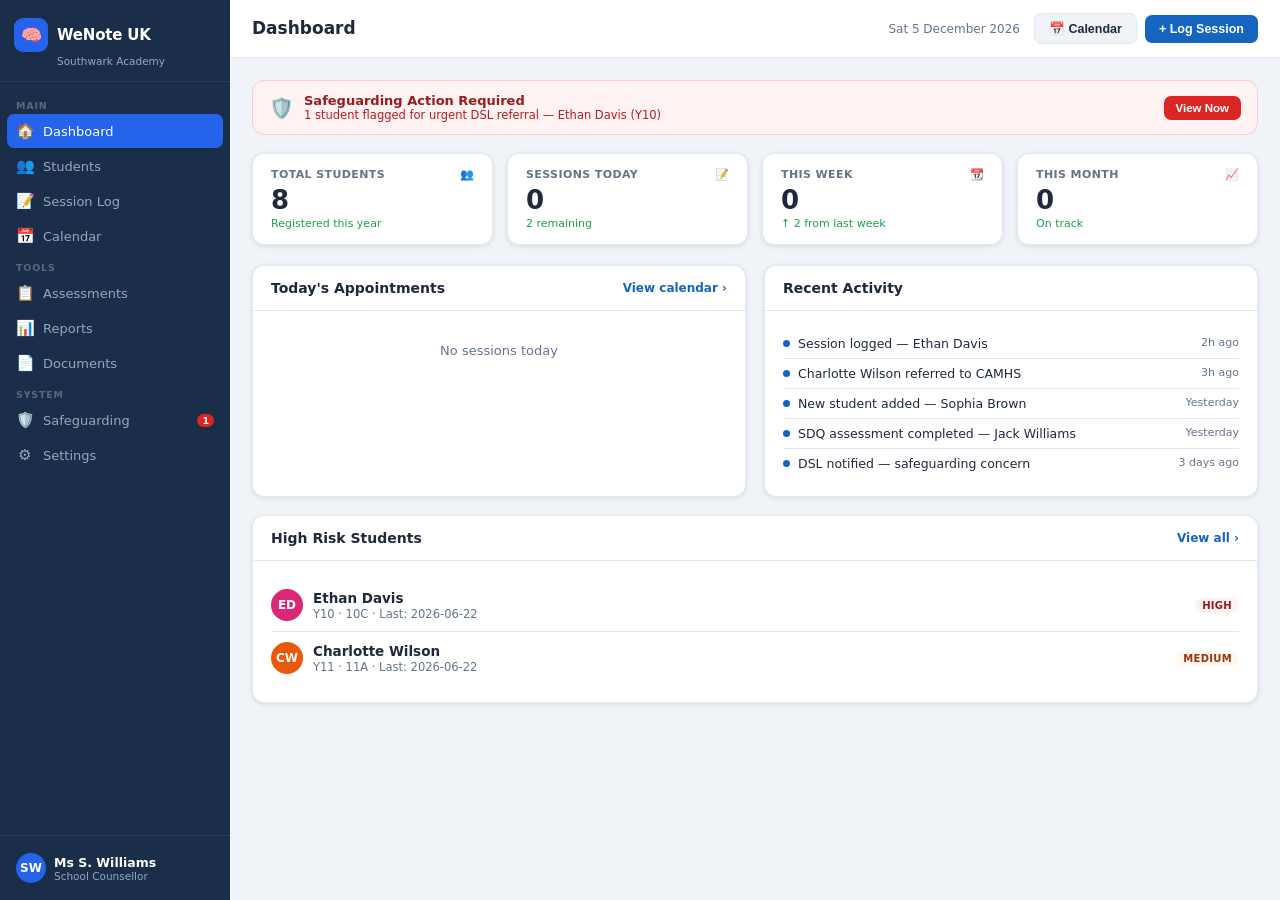
==== commit b8c430b8: "Rebuild as WeNote UK — School Counselling System Full rewrite based on weenote.kr (Korean school cou" ====
--- a/index.html
+++ b/index.html
@@ -2,485 +2,762 @@
 <html lang="en-GB">
 <head>
 <meta charset="UTF-8">
-<meta name="viewport" content="width=device-width, initial-scale=1.0, maximum-scale=1.0, user-scalable=no">
-<meta name="apple-mobile-web-app-capable" content="yes">
-<meta name="apple-mobile-web-app-status-bar-style" content="black-translucent">
-<meta name="theme-color" content="#003399">
-<title>WeNote UK | Neighbourhood Board</title>
+<meta name="viewport" content="width=device-width, initial-scale=1.0">
+<title>WeNote UK | School Counselling System</title>
 <style>
-*{margin:0;padding:0;box-sizing:border-box;-webkit-tap-highlight-color:transparent;}
+*{margin:0;padding:0;box-sizing:border-box;}
 :root{
-  --navy:#003399;--red:#CC0000;--gold:#FFD700;
-  --bg:#F0F2F5;--card:#FFFFFF;--border:#E0E4EA;
-  --text:#1A1A2E;--sub:#6B7280;--accent:#003399;
-  --green:#16A34A;--orange:#EA580C;--purple:#7C3AED;
-  --pink:#DB2777;--teal:#0D9488;--yellow:#CA8A04;
-  --shadow:0 2px 12px rgba(0,51,153,.08);
-  --radius:16px;
-}
-body{font-family:-apple-system,BlinkMacSystemFont,'Segoe UI',Roboto,Arial,sans-serif;background:var(--bg);color:var(--text);min-height:100vh;overscroll-behavior:none;}
-
-/* ── HEADER ── */
-#header{
-  position:fixed;top:0;left:0;right:0;z-index:100;
-  background:var(--navy);
-  padding:env(safe-area-inset-top,0) 0 0;
-}
-.hdr-inner{display:flex;align-items:center;justify-content:space-between;padding:12px 16px;}
-.hdr-brand{display:flex;align-items:center;gap:10px;}
-.hdr-logo{width:36px;height:36px;background:#fff;border-radius:10px;display:flex;align-items:center;justify-content:center;font-size:20px;}
-.hdr-title{color:#fff;font-size:20px;font-weight:800;letter-spacing:-.3px;}
-.hdr-sub{color:rgba(255,255,255,.65);font-size:11px;margin-top:1px;}
-.hdr-right{display:flex;gap:8px;}
-.hdr-btn{background:rgba(255,255,255,.15);border:none;color:#fff;border-radius:10px;width:38px;height:38px;display:flex;align-items:center;justify-content:center;font-size:18px;cursor:pointer;}
-.hdr-btn:active{background:rgba(255,255,255,.25);}
-
-/* ── CATEGORY TABS ── */
-#cats{
-  background:var(--navy);
-  padding:0 12px 12px;
-  display:flex;gap:8px;overflow-x:auto;scrollbar-width:none;
-}
-#cats::-webkit-scrollbar{display:none;}
-.cat-tab{
-  flex-shrink:0;background:rgba(255,255,255,.15);border:none;color:rgba(255,255,255,.8);
-  border-radius:20px;padding:6px 14px;font-size:13px;font-weight:600;cursor:pointer;
-  transition:all .2s;white-space:nowrap;display:flex;align-items:center;gap:5px;
-}
-.cat-tab.active{background:#fff;color:var(--navy);}
-.cat-tab:active{transform:scale(.95);}
-
-/* ── MAIN SCROLL ── */
-#main{margin-top:0;padding-bottom:90px;}
-.scroll-pad{height:112px;}
-
-/* ── SEARCH BAR ── */
-.search-wrap{padding:12px 14px;position:sticky;top:112px;z-index:50;background:var(--bg);}
-.search-box{
-  display:flex;align-items:center;gap:10px;
-  background:#fff;border-radius:14px;padding:10px 14px;
-  box-shadow:var(--shadow);border:1.5px solid var(--border);
-}
-.search-box input{
-  flex:1;border:none;outline:none;font-size:15px;color:var(--text);background:transparent;
-}
-.search-box input::placeholder{color:var(--sub);}
-.search-icon{font-size:18px;color:var(--sub);}
-
-/* ── PINNED BANNER ── */
-.pinned-banner{
-  margin:0 14px 12px;
-  background:linear-gradient(135deg,#003399,#0055CC);
-  border-radius:var(--radius);padding:14px 16px;
-  display:flex;align-items:center;gap:12px;cursor:pointer;
-  box-shadow:0 4px 16px rgba(0,51,153,.25);
-}
-.pin-icon{font-size:28px;}
-.pin-text{flex:1;}
-.pin-title{color:#fff;font-size:15px;font-weight:700;}
-.pin-sub{color:rgba(255,255,255,.75);font-size:12px;margin-top:2px;}
-.pin-arr{color:rgba(255,255,255,.6);font-size:20px;}
-
-/* ── SECTION HEADER ── */
-.section-hdr{
-  display:flex;align-items:center;justify-content:space-between;
-  padding:0 16px;margin:4px 0 10px;
-}
-.section-hdr h2{font-size:17px;font-weight:700;color:var(--text);}
-.section-hdr span{font-size:13px;color:var(--sub);}
-
-/* ── NOTE CARD ── */
-.notes-list{padding:0 14px;display:flex;flex-direction:column;gap:12px;}
-.note-card{
-  background:#fff;border-radius:var(--radius);padding:16px;
-  box-shadow:var(--shadow);border:1.5px solid var(--border);
-  cursor:pointer;transition:transform .15s,box-shadow .15s;
-  position:relative;overflow:hidden;
-}
-.note-card:active{transform:scale(.985);box-shadow:0 1px 6px rgba(0,51,153,.06);}
-.note-card.pinned::before{
-  content:'';position:absolute;top:0;left:0;right:0;height:3px;
-  background:linear-gradient(90deg,var(--gold),#FFA500);
-}
-.note-top{display:flex;align-items:flex-start;gap:10px;margin-bottom:10px;}
-.cat-badge{
-  flex-shrink:0;width:40px;height:40px;border-radius:12px;
-  display:flex;align-items:center;justify-content:center;font-size:20px;
-}
-.note-meta{flex:1;}
-.note-cat-label{font-size:11px;font-weight:700;text-transform:uppercase;letter-spacing:.5px;margin-bottom:2px;}
-.note-time{font-size:12px;color:var(--sub);}
-.note-title{font-size:16px;font-weight:700;color:var(--text);margin-bottom:6px;line-height:1.35;}
-.note-body{font-size:14px;color:#4B5563;line-height:1.55;display:-webkit-box;-webkit-line-clamp:3;-webkit-box-orient:vertical;overflow:hidden;}
-.note-footer{display:flex;align-items:center;justify-content:space-between;margin-top:12px;padding-top:12px;border-top:1px solid var(--border);}
-.note-author{display:flex;align-items:center;gap:6px;}
-.author-avatar{width:24px;height:24px;border-radius:50%;display:flex;align-items:center;justify-content:center;font-size:12px;font-weight:700;color:#fff;}
-.author-name{font-size:13px;color:var(--sub);font-weight:500;}
-.note-actions{display:flex;align-items:center;gap:12px;}
-.action-btn{background:none;border:none;cursor:pointer;display:flex;align-items:center;gap:4px;font-size:13px;color:var(--sub);padding:4px 6px;border-radius:8px;transition:all .15s;}
-.action-btn:active{background:var(--bg);transform:scale(.9);}
-.action-btn.liked{color:var(--red);}
-.action-btn span{font-size:15px;}
-
-/* ── WEATHER WIDGET ── */
-.weather-card{
-  margin:0 14px 16px;background:#fff;border-radius:var(--radius);
-  padding:14px 16px;box-shadow:var(--shadow);border:1.5px solid var(--border);
-  display:flex;align-items:center;justify-content:space-between;
-}
-.wx-left{display:flex;align-items:center;gap:10px;}
-.wx-icon{font-size:36px;}
-.wx-temp{font-size:28px;font-weight:800;color:var(--navy);}
-.wx-unit{font-size:16px;color:var(--sub);font-weight:500;}
-.wx-desc{font-size:13px;color:var(--sub);margin-top:2px;}
-.wx-loc{font-size:13px;font-weight:600;color:var(--text);}
-.wx-right{text-align:right;}
-.wx-detail{font-size:12px;color:var(--sub);margin-top:3px;}
-
-/* ── BOTTOM NAV ── */
-#bottomNav{
-  position:fixed;bottom:0;left:0;right:0;
-  background:#fff;border-top:1.5px solid var(--border);
-  display:flex;padding:8px 0 env(safe-area-inset-bottom,8px);
-  z-index:100;box-shadow:0 -2px 16px rgba(0,0,0,.06);
-}
-.nav-btn{
-  flex:1;background:none;border:none;display:flex;flex-direction:column;align-items:center;
-  gap:3px;font-size:11px;font-weight:600;color:var(--sub);cursor:pointer;padding:4px 0;
-  transition:color .15s;
-}
-.nav-btn.active{color:var(--navy);}
-.nav-btn .nav-icon{font-size:22px;transition:transform .15s;}
-.nav-btn.active .nav-icon{transform:scale(1.1);}
-
-/* ── FAB ── */
-#fab{
-  position:fixed;bottom:80px;right:18px;
-  width:58px;height:58px;border-radius:50%;
-  background:linear-gradient(135deg,#CC0000,#FF3333);
-  border:none;color:#fff;font-size:28px;cursor:pointer;
-  box-shadow:0 4px 18px rgba(204,0,0,.4);
-  display:flex;align-items:center;justify-content:center;
-  transition:transform .2s,box-shadow .2s;z-index:99;
-}
-#fab:active{transform:scale(.9);box-shadow:0 2px 10px rgba(204,0,0,.3);}
-
-/* ── MODAL ── */
-.modal-overlay{
-  position:fixed;inset:0;background:rgba(0,0,0,.55);z-index:200;
-  display:flex;align-items:flex-end;justify-content:center;
-  opacity:0;pointer-events:none;transition:opacity .25s;
-}
+  --sidebar:#1A2E4A;--sidebar-active:#2563EB;--sidebar-text:#94A8C0;
+  --sidebar-hover:rgba(255,255,255,.08);--primary:#1565C0;--success:#16A34A;
+  --warning:#D97706;--danger:#DC2626;--bg:#F0F4F8;--card:#fff;
+  --border:#E2E8F0;--text:#1E293B;--sub:#64748B;--radius:12px;
+  --shadow:0 1px 4px rgba(0,0,0,.07),0 2px 8px rgba(0,0,0,.04);
+}
+body{font-family:-apple-system,BlinkMacSystemFont,'Segoe UI',system-ui,Arial,sans-serif;background:var(--bg);color:var(--text);display:flex;height:100vh;overflow:hidden;font-size:14px;}
+
+/* SIDEBAR */
+#sidebar{width:230px;background:var(--sidebar);display:flex;flex-direction:column;flex-shrink:0;height:100vh;overflow-y:auto;}
+.sb-brand{padding:18px 14px 14px;border-bottom:1px solid rgba(255,255,255,.07);}
+.sb-logo{display:flex;align-items:center;gap:9px;margin-bottom:3px;}
+.sb-icon{width:34px;height:34px;background:var(--sidebar-active);border-radius:9px;display:flex;align-items:center;justify-content:center;font-size:17px;}
+.sb-title{color:#fff;font-size:15px;font-weight:800;letter-spacing:-.2px;}
+.sb-school{color:var(--sidebar-text);font-size:10.5px;padding-left:43px;margin-top:1px;}
+.sb-nav{flex:1;padding:10px 7px;}
+.nav-section-label{color:rgba(255,255,255,.28);font-size:9.5px;font-weight:700;text-transform:uppercase;letter-spacing:.8px;padding:8px 9px 3px;}
+.nav-item{display:flex;align-items:center;gap:9px;padding:8px 9px;border-radius:7px;color:var(--sidebar-text);cursor:pointer;transition:all .13s;font-size:13px;font-weight:500;margin-bottom:1px;}
+.nav-item:hover{background:var(--sidebar-hover);}
+.nav-item.active{background:var(--sidebar-active);color:#fff;}
+.nav-icon{font-size:15px;width:18px;text-align:center;}
+.nav-badge{margin-left:auto;background:var(--danger);color:#fff;border-radius:10px;font-size:9.5px;font-weight:700;padding:1px 5px;}
+.sb-footer{padding:10px 7px;border-top:1px solid rgba(255,255,255,.07);}
+.sb-user{display:flex;align-items:center;gap:8px;padding:7px 9px;border-radius:7px;cursor:pointer;}
+.sb-user:hover{background:var(--sidebar-hover);}
+.sb-avatar{width:30px;height:30px;border-radius:50%;background:var(--sidebar-active);display:flex;align-items:center;justify-content:center;color:#fff;font-size:12px;font-weight:700;flex-shrink:0;}
+.sb-uname{color:#fff;font-size:12.5px;font-weight:600;}
+.sb-urole{color:var(--sidebar-text);font-size:10.5px;}
+
+/* MAIN */
+#main{flex:1;display:flex;flex-direction:column;height:100vh;overflow:hidden;}
+#topbar{background:#fff;border-bottom:1.5px solid var(--border);padding:0 22px;height:58px;display:flex;align-items:center;justify-content:space-between;flex-shrink:0;}
+.tb-left h1{font-size:17px;font-weight:700;}
+.tb-left p{font-size:12px;color:var(--sub);margin-top:1px;}
+.tb-right{display:flex;align-items:center;gap:8px;}
+.tb-btn{background:var(--primary);color:#fff;border:none;border-radius:7px;padding:7px 14px;font-size:12.5px;font-weight:600;cursor:pointer;display:flex;align-items:center;gap:5px;}
+.tb-btn:hover{opacity:.88;}
+.tb-btn.sec{background:var(--bg);color:var(--text);border:1.5px solid var(--border);}
+.tb-date{font-size:12px;color:var(--sub);font-weight:500;margin-right:6px;}
+
+#content{flex:1;overflow-y:auto;padding:22px;}
+#content::-webkit-scrollbar{width:5px;}
+#content::-webkit-scrollbar-thumb{background:var(--border);border-radius:3px;}
+
+.screen{display:none;}
+.screen.active{display:block;}
+
+/* STAT CARDS */
+.stats-grid{display:grid;grid-template-columns:repeat(4,1fr);gap:14px;margin-bottom:20px;}
+.stat-card{background:var(--card);border-radius:var(--radius);padding:14px 18px;box-shadow:var(--shadow);border:1.5px solid var(--border);}
+.stat-label{font-size:11px;color:var(--sub);font-weight:700;text-transform:uppercase;letter-spacing:.4px;margin-bottom:6px;display:flex;justify-content:space-between;align-items:center;}
+.stat-value{font-size:26px;font-weight:800;line-height:1;}
+.stat-change{font-size:11px;color:var(--success);margin-top:4px;font-weight:500;}
+.stat-change.neg{color:var(--warning);}
+
+/* CARDS */
+.card{background:var(--card);border-radius:var(--radius);border:1.5px solid var(--border);box-shadow:var(--shadow);margin-bottom:18px;overflow:hidden;}
+.card-header{padding:14px 18px;border-bottom:1.5px solid var(--border);display:flex;align-items:center;justify-content:space-between;}
+.card-title{font-size:14px;font-weight:700;}
+.card-action{font-size:12px;color:var(--primary);cursor:pointer;font-weight:600;}
+.card-body{padding:18px;}
+.two-col{display:grid;grid-template-columns:1fr 1fr;gap:18px;}
+
+/* SESSION ITEMS */
+.session-item{display:flex;align-items:center;gap:10px;padding:10px 0;border-bottom:1px solid var(--border);}
+.session-item:last-child{border-bottom:none;}
+.sess-time{font-size:11.5px;color:var(--sub);font-weight:500;min-width:40px;}
+.sess-avatar{width:32px;height:32px;border-radius:50%;display:flex;align-items:center;justify-content:center;font-size:12px;font-weight:700;color:#fff;flex-shrink:0;}
+.sess-info{flex:1;}
+.sess-name{font-size:13.5px;font-weight:600;}
+.sess-meta{font-size:11.5px;color:var(--sub);margin-top:1px;}
+.risk-badge{font-size:10px;font-weight:700;padding:2px 7px;border-radius:20px;text-transform:uppercase;letter-spacing:.3px;}
+.risk-none{background:#F0FDF4;color:#166534;}
+.risk-low{background:#FFFBEB;color:#92400E;}
+.risk-medium{background:#FFF7ED;color:#9A3412;}
+.risk-high{background:#FEF2F2;color:#991B1B;}
+
+/* ACTIVITY */
+.activity-item{display:flex;gap:8px;padding:7px 0;border-bottom:1px solid var(--border);font-size:12.5px;}
+.activity-item:last-child{border-bottom:none;}
+.activity-dot{width:7px;height:7px;border-radius:50%;background:var(--primary);flex-shrink:0;margin-top:4px;}
+.activity-text{flex:1;}
+.activity-time{color:var(--sub);font-size:11px;}
+
+/* SAFEGUARD BANNER */
+.safeguard-banner{background:#FEF2F2;border:1.5px solid #FECACA;border-radius:var(--radius);padding:12px 16px;margin-bottom:18px;display:flex;align-items:center;gap:10px;}
+.safeguard-text strong{font-size:13px;font-weight:700;color:#991B1B;display:block;}
+.safeguard-text p{font-size:11.5px;color:#B91C1C;}
+.sb-action-btn{margin-left:auto;background:var(--danger);color:#fff;border:none;border-radius:7px;padding:6px 12px;font-size:11.5px;font-weight:700;cursor:pointer;white-space:nowrap;}
+
+/* STUDENT TABLE */
+.search-bar{display:flex;align-items:center;gap:8px;background:#fff;border:1.5px solid var(--border);border-radius:9px;padding:8px 13px;margin-bottom:13px;box-shadow:var(--shadow);}
+.search-bar input{flex:1;border:none;outline:none;font-size:13.5px;color:var(--text);}
+.search-bar input::placeholder{color:var(--sub);}
+.filter-row{display:flex;gap:7px;margin-bottom:14px;flex-wrap:wrap;}
+.filter-btn{padding:4px 11px;border-radius:20px;border:1.5px solid var(--border);background:#fff;font-size:11.5px;font-weight:600;color:var(--sub);cursor:pointer;transition:all .13s;}
+.filter-btn.active{background:var(--primary);color:#fff;border-color:var(--primary);}
+.student-table{width:100%;border-collapse:collapse;}
+.student-table th{text-align:left;padding:9px 13px;font-size:10.5px;font-weight:700;text-transform:uppercase;letter-spacing:.4px;color:var(--sub);border-bottom:2px solid var(--border);background:#FAFBFC;}
+.student-table td{padding:11px 13px;border-bottom:1px solid var(--border);font-size:13px;}
+.student-table tr:last-child td{border-bottom:none;}
+.student-table tr:hover td{background:#F8FAFF;cursor:pointer;}
+.stu-name{font-weight:600;}
+.year-badge{display:inline-block;padding:1px 7px;border-radius:10px;background:#EFF6FF;color:#1E40AF;font-size:10.5px;font-weight:700;}
+.gdpr-tag{display:inline-block;padding:1px 7px;border-radius:10px;background:#F0FDF4;color:#166534;font-size:10px;font-weight:600;}
+
+/* FORMS */
+.form-grid{display:grid;grid-template-columns:1fr 1fr;gap:14px;}
+.form-group{margin-bottom:14px;}
+.form-label{font-size:11px;font-weight:700;color:var(--sub);text-transform:uppercase;letter-spacing:.4px;display:block;margin-bottom:5px;}
+.form-input{width:100%;padding:9px 11px;border:1.5px solid var(--border);border-radius:8px;font-size:13.5px;color:var(--text);outline:none;transition:border-color .13s;font-family:inherit;background:#fff;}
+.form-input:focus{border-color:var(--primary);}
+textarea.form-input{resize:vertical;min-height:90px;}
+select.form-input{cursor:pointer;}
+.form-row{display:flex;gap:12px;}
+.form-row .form-group{flex:1;}
+
+/* CHECKBOXES */
+.check-group{display:flex;flex-wrap:wrap;gap:7px;}
+.check-item{display:flex;align-items:center;gap:5px;padding:5px 11px;border-radius:20px;border:1.5px solid var(--border);background:#fff;font-size:12px;font-weight:500;cursor:pointer;transition:all .13s;user-select:none;}
+.check-item.checked{background:#EFF6FF;border-color:var(--primary);color:var(--primary);}
+
+/* RISK SELECTOR */
+.risk-row{display:flex;gap:8px;}
+.risk-opt{flex:1;padding:9px;border-radius:8px;border:2px solid var(--border);cursor:pointer;text-align:center;font-size:11.5px;font-weight:700;transition:all .13s;}
+.risk-opt.sel-none{border-color:#16A34A;background:#F0FDF4;color:#166534;}
+.risk-opt.sel-low{border-color:#D97706;background:#FFFBEB;color:#92400E;}
+.risk-opt.sel-med{border-color:#EA580C;background:#FFF7ED;color:#9A3412;}
+.risk-opt.sel-high{border-color:#DC2626;background:#FEF2F2;color:#991B1B;}
+
+/* CALENDAR */
+.cal-nav{display:flex;align-items:center;justify-content:space-between;margin-bottom:14px;}
+.cal-month{font-size:17px;font-weight:700;}
+.cal-nav-btn{background:var(--bg);border:1.5px solid var(--border);border-radius:7px;width:32px;height:32px;cursor:pointer;font-size:15px;display:flex;align-items:center;justify-content:center;}
+.cal-grid{display:grid;grid-template-columns:repeat(7,1fr);gap:2px;}
+.cal-day-hdr{text-align:center;font-size:10.5px;font-weight:700;color:var(--sub);padding:6px 0;}
+.cal-day{aspect-ratio:1;border-radius:7px;display:flex;flex-direction:column;align-items:center;justify-content:center;cursor:pointer;font-size:12.5px;font-weight:500;position:relative;transition:background .1s;}
+.cal-day:hover{background:var(--bg);}
+.cal-day.today{background:var(--primary);color:#fff;font-weight:700;}
+.cal-day.has-session::after{content:'';position:absolute;bottom:3px;width:4px;height:4px;border-radius:50%;background:var(--success);}
+.cal-day.today.has-session::after{background:#fff;}
+.cal-day.other-month{color:#CBD5E1;}
+.cal-day.selected{background:#EFF6FF;color:var(--primary);font-weight:700;}
+.privacy-toggle{display:flex;align-items:center;gap:7px;background:#FEF9C3;border-radius:8px;padding:7px 11px;margin-bottom:14px;font-size:12.5px;font-weight:600;color:#92400E;cursor:pointer;border:1px solid #FDE68A;user-select:none;}
+
+/* CHARTS */
+.chart-bar-row{display:flex;align-items:center;gap:9px;margin-bottom:8px;}
+.chart-label{font-size:11.5px;width:120px;color:var(--sub);font-weight:500;flex-shrink:0;}
+.chart-bar-wrap{flex:1;background:var(--bg);border-radius:4px;height:18px;overflow:hidden;}
+.chart-bar{height:100%;border-radius:4px;background:var(--primary);transition:width .6s;}
+.chart-value{font-size:12px;font-weight:700;min-width:24px;text-align:right;}
+
+/* ASSESSMENT */
+.assess-q{display:flex;align-items:flex-start;gap:10px;padding:9px 0;border-bottom:1px solid var(--border);}
+.assess-q:last-child{border-bottom:none;}
+.assess-text{flex:1;font-size:12.5px;line-height:1.5;}
+.assess-opts{display:flex;gap:5px;flex-shrink:0;}
+.assess-opt{padding:3px 9px;border-radius:6px;border:1.5px solid var(--border);font-size:11.5px;font-weight:600;cursor:pointer;transition:all .13s;color:var(--sub);background:#fff;}
+.assess-opt.selected{background:var(--primary);color:#fff;border-color:var(--primary);}
+.score-panel{background:var(--bg);border-radius:9px;padding:14px 16px;margin-top:14px;text-align:center;}
+.score-big{font-size:36px;font-weight:800;}
+.score-label{font-size:13px;color:var(--sub);margin-top:2px;}
+
+/* DOC CARDS */
+.doc-grid{display:grid;grid-template-columns:repeat(3,1fr);gap:14px;}
+.doc-card{background:#fff;border:1.5px solid var(--border);border-radius:var(--radius);padding:18px;cursor:pointer;transition:all .13s;text-align:center;}
+.doc-card:hover{border-color:var(--primary);box-shadow:0 0 0 3px rgba(21,101,192,.1);}
+.doc-icon{font-size:34px;margin-bottom:8px;}
+.doc-title{font-size:12.5px;font-weight:700;margin-bottom:3px;}
+.doc-desc{font-size:11px;color:var(--sub);}
+
+/* MODAL */
+.modal-overlay{position:fixed;inset:0;background:rgba(0,0,0,.48);z-index:200;display:flex;align-items:center;justify-content:center;opacity:0;pointer-events:none;transition:opacity .2s;}
 .modal-overlay.open{opacity:1;pointer-events:all;}
-.modal-sheet{
-  background:#fff;border-radius:24px 24px 0 0;width:100%;max-width:520px;
-  max-height:90vh;overflow-y:auto;
-  transform:translateY(100%);transition:transform .3s cubic-bezier(.32,1,.24,1);
-  padding-bottom:env(safe-area-inset-bottom,20px);
-}
-.modal-overlay.open .modal-sheet{transform:translateY(0);}
-.modal-handle{width:36px;height:4px;background:#E0E4EA;border-radius:2px;margin:12px auto 16px;}
-.modal-inner{padding:0 20px 20px;}
-.modal-cat-badge{width:56px;height:56px;border-radius:16px;display:flex;align-items:center;justify-content:center;font-size:28px;margin-bottom:12px;}
-.modal-cat-label{font-size:12px;font-weight:700;text-transform:uppercase;letter-spacing:.5px;margin-bottom:6px;}
-.modal-title{font-size:22px;font-weight:800;color:var(--text);margin-bottom:10px;line-height:1.3;}
-.modal-body{font-size:15px;color:#374151;line-height:1.65;margin-bottom:16px;}
-.modal-meta-row{display:flex;flex-wrap:wrap;gap:8px;margin-bottom:16px;}
-.meta-chip{background:var(--bg);border-radius:20px;padding:5px 12px;font-size:13px;color:var(--sub);font-weight:500;}
-.modal-actions{display:flex;gap:10px;}
-.modal-btn{flex:1;padding:14px;border-radius:14px;border:none;font-size:15px;font-weight:700;cursor:pointer;transition:all .15s;}
-.modal-btn:active{transform:scale(.97);}
-.modal-btn-like{background:linear-gradient(135deg,#CC0000,#FF3333);color:#fff;}
-.modal-btn-share{background:var(--bg);color:var(--text);}
-
-/* ── COMPOSE ── */
-.compose-overlay{
-  position:fixed;inset:0;background:rgba(0,0,0,.55);z-index:300;
-  display:flex;align-items:flex-end;justify-content:center;
-  opacity:0;pointer-events:none;transition:opacity .25s;
-}
-.compose-overlay.open{opacity:1;pointer-events:all;}
-.compose-sheet{
-  background:#fff;border-radius:24px 24px 0 0;width:100%;max-width:520px;
-  max-height:95vh;overflow-y:auto;
-  transform:translateY(100%);transition:transform .3s cubic-bezier(.32,1,.24,1);
-  padding-bottom:env(safe-area-inset-bottom,20px);
-}
-.compose-overlay.open .compose-sheet{transform:translateY(0);}
-.compose-hdr{display:flex;align-items:center;justify-content:space-between;padding:16px 20px 12px;}
-.compose-hdr h3{font-size:18px;font-weight:800;}
-.compose-close{background:var(--bg);border:none;border-radius:50%;width:32px;height:32px;font-size:18px;cursor:pointer;}
-.compose-form{padding:0 20px 20px;display:flex;flex-direction:column;gap:14px;}
-.form-label{font-size:13px;font-weight:700;color:var(--sub);text-transform:uppercase;letter-spacing:.4px;margin-bottom:5px;}
-.form-input{width:100%;border:1.5px solid var(--border);border-radius:12px;padding:12px 14px;font-size:15px;color:var(--text);outline:none;font-family:inherit;transition:border-color .15s;}
-.form-input:focus{border-color:var(--navy);}
-textarea.form-input{resize:none;height:110px;}
-.cat-picker{display:flex;flex-wrap:wrap;gap:8px;}
-.cat-pick-btn{
-  display:flex;align-items:center;gap:6px;padding:8px 14px;
-  border:1.5px solid var(--border);border-radius:20px;background:#fff;
-  font-size:13px;font-weight:600;cursor:pointer;transition:all .15s;color:var(--text);
-}
-.cat-pick-btn.selected{border-color:var(--navy);background:var(--navy);color:#fff;}
-.cat-pick-btn:active{transform:scale(.95);}
-.submit-btn{
-  width:100%;padding:15px;background:linear-gradient(135deg,var(--navy),#0055CC);
-  color:#fff;border:none;border-radius:14px;font-size:16px;font-weight:700;
-  cursor:pointer;transition:all .15s;
-}
-.submit-btn:active{transform:scale(.98);}
-
-/* ── TOAST ── */
-#toast{
-  position:fixed;top:env(safe-area-inset-top,0);left:50%;transform:translateX(-50%) translateY(-80px);
-  background:#1A1A2E;color:#fff;border-radius:12px;padding:12px 20px;
-  font-size:14px;font-weight:600;z-index:500;transition:transform .3s cubic-bezier(.32,1,.24,1);
-  white-space:nowrap;max-width:90vw;text-align:center;
-}
-#toast.show{transform:translateX(-50%) translateY(calc(env(safe-area-inset-top,0) + 16px));}
-
-/* ── EMPTY STATE ── */
-.empty-state{padding:40px 20px;text-align:center;}
-.empty-icon{font-size:56px;margin-bottom:12px;}
-.empty-title{font-size:18px;font-weight:700;margin-bottom:6px;}
-.empty-sub{font-size:14px;color:var(--sub);}
-
-/* ── TAB CONTENT ── */
-.tab-content{display:none;}
-.tab-content.active{display:block;}
-
-/* ── PROFILE TAB ── */
-.profile-section{padding:20px 14px;}
-.profile-card{background:#fff;border-radius:var(--radius);padding:20px;box-shadow:var(--shadow);border:1.5px solid var(--border);margin-bottom:14px;}
-.profile-top{display:flex;align-items:center;gap:14px;margin-bottom:16px;}
-.profile-avatar{width:60px;height:60px;border-radius:50%;background:linear-gradient(135deg,var(--navy),#0055CC);display:flex;align-items:center;justify-content:center;font-size:28px;color:#fff;font-weight:700;}
-.profile-info h3{font-size:18px;font-weight:800;}
-.profile-info p{font-size:13px;color:var(--sub);margin-top:2px;}
-.profile-stats{display:flex;gap:0;border-top:1.5px solid var(--border);padding-top:16px;}
-.pstat{flex:1;text-align:center;}
-.pstat strong{display:block;font-size:22px;font-weight:800;color:var(--navy);}
-.pstat span{font-size:12px;color:var(--sub);}
-.pstat+.pstat{border-left:1.5px solid var(--border);}
-.settings-list{background:#fff;border-radius:var(--radius);box-shadow:var(--shadow);border:1.5px solid var(--border);overflow:hidden;}
-.setting-row{display:flex;align-items:center;justify-content:space-between;padding:14px 16px;border-bottom:1px solid var(--border);cursor:pointer;}
-.setting-row:last-child{border-bottom:none;}
-.setting-row:active{background:var(--bg);}
-.setting-left{display:flex;align-items:center;gap:10px;}
-.setting-icon{font-size:20px;width:28px;text-align:center;}
-.setting-label{font-size:15px;font-weight:500;}
-.setting-right{color:var(--sub);font-size:15px;}
-
-/* ── ALERTS TAB ── */
-.alerts-section{padding:14px;}
-.alert-item{background:#fff;border-radius:var(--radius);padding:14px;box-shadow:var(--shadow);border:1.5px solid var(--border);margin-bottom:10px;display:flex;gap:12px;}
-.alert-dot{width:8px;height:8px;border-radius:50%;background:var(--red);flex-shrink:0;margin-top:5px;}
-.alert-dot.read{background:var(--border);}
-.alert-content h4{font-size:14px;font-weight:700;margin-bottom:3px;}
-.alert-content p{font-size:13px;color:var(--sub);}
-.alert-time{font-size:11px;color:var(--sub);margin-top:4px;}
-
-/* Colour utilities */
-.c-announce{background:#EFF6FF;}.cc-announce{color:#1D4ED8;}
-.c-event{background:#F0FDF4;}.cc-event{color:#15803D;}
-.c-lost{background:#FEF9C3;}.cc-lost{color:#A16207;}
-.c-help{background:#FFF7ED;}.cc-help{color:#C2410C;}
-.c-sale{background:#FDF4FF;}.cc-sale{color:#7E22CE;}
-.c-alert{background:#FFF1F2;}.cc-alert{color:#BE123C;}
+.modal-box{background:#fff;border-radius:14px;width:100%;max-width:540px;max-height:88vh;overflow-y:auto;transform:scale(.95);transition:transform .2s;box-shadow:0 20px 60px rgba(0,0,0,.2);}
+.modal-overlay.open .modal-box{transform:scale(1);}
+.modal-hdr{display:flex;align-items:center;justify-content:space-between;padding:16px 22px;border-bottom:1.5px solid var(--border);position:sticky;top:0;background:#fff;z-index:1;}
+.modal-hdr h3{font-size:15px;font-weight:700;}
+.modal-close{background:var(--bg);border:none;border-radius:50%;width:28px;height:28px;cursor:pointer;font-size:15px;}
+.modal-body{padding:18px 22px;}
+.modal-footer{padding:14px 22px;border-top:1.5px solid var(--border);display:flex;gap:8px;justify-content:flex-end;}
+.btn{padding:8px 18px;border-radius:7px;border:none;font-size:13px;font-weight:600;cursor:pointer;transition:opacity .13s;}
+.btn:hover{opacity:.84;}
+.btn-primary{background:var(--primary);color:#fff;}
+.btn-sec{background:var(--bg);color:var(--text);}
+.btn-danger{background:var(--danger);color:#fff;}
+.btn-success{background:var(--success);color:#fff;}
+
+/* TOAST */
+#toast{position:fixed;bottom:22px;right:22px;z-index:500;background:#1E293B;color:#fff;border-radius:9px;padding:11px 16px;font-size:13px;font-weight:500;transform:translateY(60px);opacity:0;transition:all .3s;min-width:200px;box-shadow:0 4px 20px rgba(0,0,0,.2);}
+#toast.show{transform:translateY(0);opacity:1;}
+
+/* SETTINGS */
+.settings-section{margin-bottom:22px;}
+.settings-section h3{font-size:13.5px;font-weight:700;margin-bottom:10px;padding-bottom:7px;border-bottom:1.5px solid var(--border);}
+.settings-row{display:flex;align-items:center;justify-content:space-between;padding:9px 0;border-bottom:1px solid var(--border);}
+.settings-row:last-child{border-bottom:none;}
+.settings-row label{font-size:13px;color:var(--sub);}
+.settings-row .form-input{max-width:260px;}
+
+/* STUDENT PROFILE */
+.profile-hdr{display:flex;gap:14px;align-items:flex-start;padding:18px;background:#fff;border-radius:var(--radius);border:1.5px solid var(--border);margin-bottom:16px;}
+.profile-big-av{width:56px;height:56px;border-radius:50%;display:flex;align-items:center;justify-content:center;font-size:20px;font-weight:700;color:#fff;flex-shrink:0;}
+.profile-name{font-size:18px;font-weight:800;}
+.profile-tags{display:flex;gap:5px;flex-wrap:wrap;margin-top:5px;}
+.profile-tag{padding:2px 9px;border-radius:20px;font-size:10.5px;font-weight:600;background:var(--bg);color:var(--sub);}
+
+/* SECTION DIVIDER */
+.section-label{font-size:11px;font-weight:700;text-transform:uppercase;letter-spacing:.5px;color:var(--sub);margin-bottom:8px;margin-top:4px;}
+
+.info-grid{display:grid;grid-template-columns:repeat(3,1fr);gap:10px;margin-bottom:14px;}
+.info-item{background:var(--bg);border-radius:8px;padding:10px 12px;}
+.info-label{font-size:10.5px;color:var(--sub);font-weight:600;margin-bottom:2px;}
+.info-value{font-size:13px;font-weight:600;}
+
+/* BACK BTN */
+.back-btn{display:flex;align-items:center;gap:5px;color:var(--primary);cursor:pointer;font-size:13px;font-weight:600;margin-bottom:14px;width:fit-content;}
+.back-btn:hover{text-decoration:underline;}
 </style>
 </head>
 <body>
 
-<!-- HEADER -->
-<div id="header">
-  <div class="hdr-inner">
-    <div class="hdr-brand">
-      <div class="hdr-logo">🇬🇧</div>
-      <div>
-        <div class="hdr-title">WeNote UK</div>
-        <div class="hdr-sub" id="hdrLocation">Your Neighbourhood Board</div>
-      </div>
-    </div>
-    <div class="hdr-right">
-      <button class="hdr-btn" onclick="showToast('🔔 No new notifications')">🔔</button>
-      <button class="hdr-btn" onclick="switchTab('profile')">👤</button>
-    </div>
+<!-- SIDEBAR -->
+<div id="sidebar">
+  <div class="sb-brand">
+    <div class="sb-logo">
+      <div class="sb-icon">🧠</div>
+      <div class="sb-title">WeNote UK</div>
+    </div>
+    <div class="sb-school" id="sbSchool">Southwark Academy</div>
   </div>
-  <div id="cats">
-    <button class="cat-tab active" data-cat="all" onclick="filterCat(this,'all')">🏡 All</button>
-    <button class="cat-tab" data-cat="announce" onclick="filterCat(this,'announce')">📣 Announcements</button>
-    <button class="cat-tab" data-cat="event" onclick="filterCat(this,'event')">🎉 Events</button>
-    <button class="cat-tab" data-cat="lost" onclick="filterCat(this,'lost')">🔍 Lost &amp; Found</button>
-    <button class="cat-tab" data-cat="help" onclick="filterCat(this,'help')">🙏 Help Needed</button>
-    <button class="cat-tab" data-cat="sale" onclick="filterCat(this,'sale')">🛒 For Sale / Free</button>
-    <button class="cat-tab" data-cat="alert" onclick="filterCat(this,'alert')">⚠️ Safety Alert</button>
+  <nav class="sb-nav">
+    <div class="nav-section-label">Main</div>
+    <div class="nav-item active" onclick="nav('dashboard',this)"><span class="nav-icon">🏠</span>Dashboard</div>
+    <div class="nav-item" onclick="nav('students',this)"><span class="nav-icon">👥</span>Students</div>
+    <div class="nav-item" onclick="nav('sessions',this)"><span class="nav-icon">📝</span>Session Log</div>
+    <div class="nav-item" onclick="nav('calendar',this)"><span class="nav-icon">📅</span>Calendar</div>
+    <div class="nav-section-label">Tools</div>
+    <div class="nav-item" onclick="nav('assessments',this)"><span class="nav-icon">📋</span>Assessments</div>
+    <div class="nav-item" onclick="nav('reports',this)"><span class="nav-icon">📊</span>Reports</div>
+    <div class="nav-item" onclick="nav('documents',this)"><span class="nav-icon">📄</span>Documents</div>
+    <div class="nav-section-label">System</div>
+    <div class="nav-item" onclick="nav('safeguarding',this)"><span class="nav-icon">🛡️</span>Safeguarding<span class="nav-badge" id="sfBadge">1</span></div>
+    <div class="nav-item" onclick="nav('settings',this)"><span class="nav-icon">⚙️</span>Settings</div>
+  </nav>
+  <div class="sb-footer">
+    <div class="sb-user">
+      <div class="sb-avatar">SW</div>
+      <div><div class="sb-uname" id="sbUser">Ms S. Williams</div><div class="sb-urole">School Counsellor</div></div>
+    </div>
   </div>
 </div>
 
+<!-- MAIN -->
 <div id="main">
-  <div class="scroll-pad"></div>
-
-  <!-- FEED TAB -->
-  <div id="tab-feed" class="tab-content active">
-    <div class="search-wrap">
-      <div class="search-box">
-        <span class="search-icon">🔍</span>
-        <input type="search" id="searchInput" placeholder="Search neighbourhood notes…" oninput="renderNotes()">
-      </div>
-    </div>
-
-    <!-- WEATHER WIDGET -->
-    <div class="weather-card" id="weatherCard">
-      <div class="wx-left">
-        <div class="wx-icon" id="wxIcon">🌦️</div>
+  <div id="topbar">
+    <div class="tb-left">
+      <h1 id="tbTitle">Dashboard</h1>
+      <p id="tbSub"></p>
+    </div>
+    <div class="tb-right">
+      <span class="tb-date" id="tbDate"></span>
+      <button class="tb-btn sec" onclick="nav('calendar',null)">📅 Calendar</button>
+      <button class="tb-btn" onclick="openNewSession()">+ Log Session</button>
+    </div>
+  </div>
+  <div id="content">
+
+    <!-- DASHBOARD -->
+    <div id="screen-dashboard" class="screen active">
+      <div class="safeguard-banner" id="sfBanner">
+        <span style="font-size:20px">🛡️</span>
+        <div class="safeguard-text">
+          <strong>Safeguarding Action Required</strong>
+          <p>1 student flagged for urgent DSL referral — Ethan Davis (Y10)</p>
+        </div>
+        <button class="sb-action-btn" onclick="nav('safeguarding',null)">View Now</button>
+      </div>
+      <div class="stats-grid">
+        <div class="stat-card"><div class="stat-label">Total Students <span>👥</span></div><div class="stat-value" id="statTotal">0</div><div class="stat-change">Registered this year</div></div>
+        <div class="stat-card"><div class="stat-label">Sessions Today <span>📝</span></div><div class="stat-value" id="statToday">3</div><div class="stat-change">2 remaining</div></div>
+        <div class="stat-card"><div class="stat-label">This Week <span>📆</span></div><div class="stat-value" id="statWeek">12</div><div class="stat-change">↑ 2 from last week</div></div>
+        <div class="stat-card"><div class="stat-label">This Month <span>📈</span></div><div class="stat-value" id="statMonth">47</div><div class="stat-change stat-change">On track</div></div>
+      </div>
+      <div class="two-col">
+        <div class="card">
+          <div class="card-header"><span class="card-title">Today's Appointments</span><span class="card-action" onclick="nav('calendar',null)">View calendar ›</span></div>
+          <div class="card-body" id="todaySessions"></div>
+        </div>
+        <div class="card">
+          <div class="card-header"><span class="card-title">Recent Activity</span></div>
+          <div class="card-body" id="recentActivity"></div>
+        </div>
+      </div>
+      <div class="card">
+        <div class="card-header"><span class="card-title">High Risk Students</span><span class="card-action" onclick="nav('students',null)">View all ›</span></div>
+        <div class="card-body" id="highRiskList"></div>
+      </div>
+    </div>
+
+    <!-- STUDENTS -->
+    <div id="screen-students" class="screen">
+      <div id="studentListView">
+        <div style="display:flex;justify-content:space-between;align-items:center;margin-bottom:14px;">
+          <div></div>
+          <button class="tb-btn" onclick="openAddStudent()">+ Add Student</button>
+        </div>
+        <div class="search-bar"><span>🔍</span><input type="text" id="stuSearch" placeholder="Search by name, year group, or form…" oninput="renderStudents()"></div>
+        <div class="filter-row" id="yearFilter">
+          <button class="filter-btn active" onclick="setYearFilter('all',this)">All</button>
+          <button class="filter-btn" onclick="setYearFilter('7',this)">Year 7</button>
+          <button class="filter-btn" onclick="setYearFilter('8',this)">Year 8</button>
+          <button class="filter-btn" onclick="setYearFilter('9',this)">Year 9</button>
+          <button class="filter-btn" onclick="setYearFilter('10',this)">Year 10</button>
+          <button class="filter-btn" onclick="setYearFilter('11',this)">Year 11</button>
+          <button class="filter-btn" onclick="setYearFilter('12',this)">Year 12</button>
+          <button class="filter-btn" onclick="setYearFilter('13',this)">Year 13</button>
+        </div>
+        <div class="card" style="overflow:hidden;">
+          <table class="student-table">
+            <thead><tr>
+              <th>Name</th><th>Year</th><th>Form</th><th>Last Session</th><th>Total Sessions</th><th>Risk Level</th><th>Status</th>
+            </tr></thead>
+            <tbody id="studentTableBody"></tbody>
+          </table>
+        </div>
+      </div>
+      <div id="studentProfileView" style="display:none;"></div>
+    </div>
+
+    <!-- SESSION LOG -->
+    <div id="screen-sessions" class="screen">
+      <div class="two-col">
         <div>
-          <div class="wx-temp"><span id="wxTemp">14</span><span class="wx-unit">°C</span></div>
-          <div class="wx-desc" id="wxDesc">Partly cloudy</div>
-        </div>
-      </div>
-      <div class="wx-right">
-        <div class="wx-loc" id="wxLoc">London, UK</div>
-        <div class="wx-detail" id="wxDetail">Humidity 72% · Wind 18 km/h</div>
-        <div class="wx-detail" id="wxDate"></div>
-      </div>
-    </div>
-
-    <!-- PINNED -->
-    <div class="pinned-banner" onclick="openNote(0)">
-      <div class="pin-icon">📌</div>
-      <div class="pin-text">
-        <div class="pin-title">📣 Council Notice: Bin Collection Changes</div>
-        <div class="pin-sub">Important update from Southwark Council · Pinned</div>
-      </div>
-      <div class="pin-arr">›</div>
-    </div>
-
-    <!-- NOTES LIST -->
-    <div class="section-hdr">
-      <h2>Latest Notes</h2>
-      <span id="notesCount">Loading…</span>
-    </div>
-    <div class="notes-list" id="notesList"></div>
-  </div>
-
-  <!-- ALERTS TAB -->
-  <div id="tab-alerts" class="tab-content">
-    <div class="scroll-pad" style="height:16px"></div>
-    <div class="alerts-section" id="alertsList"></div>
-  </div>
-
-  <!-- MAP TAB (placeholder) -->
-  <div id="tab-map" class="tab-content">
-    <div style="padding:60px 20px;text-align:center;">
-      <div style="font-size:64px;margin-bottom:16px;">🗺️</div>
-      <div style="font-size:20px;font-weight:800;margin-bottom:8px;">Neighbourhood Map</div>
-      <div style="font-size:14px;color:var(--sub);line-height:1.6;">Interactive map showing local notes and events in your postcode area.<br><br>Coming soon to WeNote UK.</div>
-    </div>
-  </div>
-
-  <!-- PROFILE TAB -->
-  <div id="tab-profile" class="tab-content">
-    <div class="scroll-pad" style="height:16px"></div>
-    <div class="profile-section">
-      <div class="profile-card">
-        <div class="profile-top">
-          <div class="profile-avatar">JD</div>
-          <div class="profile-info">
-            <h3>Jane Davies</h3>
-            <p>📍 Southwark, London SE1</p>
-          </div>
-        </div>
-        <div class="profile-stats">
-          <div class="pstat"><strong id="statPosts">0</strong><span>Posts</span></div>
-          <div class="pstat"><strong>47</strong><span>Neighbours</span></div>
-          <div class="pstat"><strong>128</strong><span>Likes Given</span></div>
-        </div>
-      </div>
-      <div class="settings-list">
-        <div class="setting-row" onclick="showToast('✏️ Edit profile — coming soon')">
-          <div class="setting-left"><span class="setting-icon">✏️</span><span class="setting-label">Edit Profile</span></div>
-          <div class="setting-right">›</div>
-        </div>
-        <div class="setting-row" onclick="showToast('📍 Postcode: SE1 7PB')">
-          <div class="setting-left"><span class="setting-icon">📍</span><span class="setting-label">My Postcode</span></div>
-          <div class="setting-right">SE1 7PB ›</div>
-        </div>
-        <div class="setting-row" onclick="showToast('🔔 Notification settings — coming soon')">
-          <div class="setting-left"><span class="setting-icon">🔔</span><span class="setting-label">Notifications</span></div>
-          <div class="setting-right">On ›</div>
-        </div>
-        <div class="setting-row" onclick="showToast('🔒 Privacy settings — coming soon')">
-          <div class="setting-left"><span class="setting-icon">🔒</span><span class="setting-label">Privacy</span></div>
-          <div class="setting-right">›</div>
-        </div>
-        <div class="setting-row" onclick="showToast('📋 Terms &amp; Conditions')">
-          <div class="setting-left"><span class="setting-icon">📋</span><span class="setting-label">Terms &amp; Conditions</span></div>
-          <div class="setting-right">›</div>
-        </div>
-        <div class="setting-row" onclick="showToast('ℹ️ WeNote UK v2.0 · © 2026 WeNote Ltd')">
-          <div class="setting-left"><span class="setting-icon">ℹ️</span><span class="setting-label">About WeNote UK</span></div>
-          <div class="setting-right">v2.0 ›</div>
-        </div>
-      </div>
+          <div class="card">
+            <div class="card-header"><span class="card-title">Log New Session</span></div>
+            <div class="card-body">
+              <div class="form-group">
+                <label class="form-label">Student</label>
+                <select class="form-input" id="sessStudent"><option value="">— Select student —</option></select>
+              </div>
+              <div class="form-row">
+                <div class="form-group">
+                  <label class="form-label">Date</label>
+                  <input type="date" class="form-input" id="sessDate">
+                </div>
+                <div class="form-group">
+                  <label class="form-label">Time</label>
+                  <input type="time" class="form-input" id="sessTime">
+                </div>
+              </div>
+              <div class="form-row">
+                <div class="form-group">
+                  <label class="form-label">Session Type</label>
+                  <select class="form-input" id="sessType">
+                    <option>Individual</option><option>Group</option><option>Drop-in</option><option>Telephone</option><option>Virtual</option>
+                  </select>
+                </div>
+                <div class="form-group">
+                  <label class="form-label">Attendance</label>
+                  <select class="form-input" id="sessAttend">
+                    <option>Attended</option><option>DNA (Did Not Attend)</option><option>Late</option><option>Cancelled</option>
+                  </select>
+                </div>
+              </div>
+              <div class="form-group">
+                <label class="form-label">Presenting Issues</label>
+                <div class="check-group" id="issueChecks">
+                  <label class="check-item"><input type="checkbox" value="Anxiety"> Anxiety</label>
+                  <label class="check-item"><input type="checkbox" value="Depression"> Depression</label>
+                  <label class="check-item"><input type="checkbox" value="Bereavement"> Bereavement</label>
+                  <label class="check-item"><input type="checkbox" value="Family Issues"> Family Issues</label>
+                  <label class="check-item"><input type="checkbox" value="Peer Relationships"> Peer Relationships</label>
+                  <label class="check-item"><input type="checkbox" value="Academic Pressure"> Academic Pressure</label>
+                  <label class="check-item"><input type="checkbox" value="Self-Harm"> Self-Harm</label>
+                  <label class="check-item"><input type="checkbox" value="Eating Concerns"> Eating Concerns</label>
+                  <label class="check-item"><input type="checkbox" value="Identity"> Identity</label>
+                  <label class="check-item"><input type="checkbox" value="Behaviour"> Behaviour</label>
+                  <label class="check-item"><input type="checkbox" value="Abuse / Neglect"> Abuse / Neglect</label>
+                  <label class="check-item"><input type="checkbox" value="Other"> Other</label>
+                </div>
+              </div>
+              <div class="form-group">
+                <label class="form-label">Risk Level</label>
+                <div class="risk-row">
+                  <div class="risk-opt" data-risk="None" onclick="selectRisk(this)">✅ None</div>
+                  <div class="risk-opt" data-risk="Low" onclick="selectRisk(this)">🟡 Low</div>
+                  <div class="risk-opt" data-risk="Medium" onclick="selectRisk(this)">🟠 Medium</div>
+                  <div class="risk-opt" data-risk="High" onclick="selectRisk(this)">🔴 High</div>
+                </div>
+              </div>
+              <div class="form-group">
+                <label class="form-label">Session Notes (Confidential)</label>
+                <textarea class="form-input" id="sessNotes" placeholder="Session notes — stored locally and not shared externally…"></textarea>
+              </div>
+              <div class="form-group">
+                <label class="form-label">Follow-up / Next Steps</label>
+                <input type="text" class="form-input" id="sessFollowup" placeholder="e.g. Refer to CAMHS, schedule review, contact parent…">
+              </div>
+              <button class="tb-btn" style="width:100%;justify-content:center;" onclick="saveSession()">💾 Save Session Record</button>
+            </div>
+          </div>
+        </div>
+        <div>
+          <div class="card">
+            <div class="card-header"><span class="card-title">Recent Sessions</span></div>
+            <div class="card-body" id="recentSessions"></div>
+          </div>
+        </div>
+      </div>
+    </div>
+
+    <!-- CALENDAR -->
+    <div id="screen-calendar" class="screen">
+      <div class="two-col">
+        <div class="card">
+          <div class="card-body">
+            <div class="privacy-toggle" id="privacyToggle" onclick="togglePrivacy()">
+              🔒 <span id="privacyLabel">Privacy Mode: OFF — click to hide names</span>
+            </div>
+            <div class="cal-nav">
+              <button class="cal-nav-btn" onclick="calPrev()">‹</button>
+              <div class="cal-month" id="calMonthLabel"></div>
+              <button class="cal-nav-btn" onclick="calNext()">›</button>
+            </div>
+            <div class="cal-grid">
+              <div class="cal-day-hdr">Mon</div><div class="cal-day-hdr">Tue</div><div class="cal-day-hdr">Wed</div>
+              <div class="cal-day-hdr">Thu</div><div class="cal-day-hdr">Fri</div>
+              <div class="cal-day-hdr" style="color:#DC2626;">Sat</div><div class="cal-day-hdr" style="color:#DC2626;">Sun</div>
+            </div>
+            <div class="cal-grid" id="calDays"></div>
+          </div>
+        </div>
+        <div class="card">
+          <div class="card-header"><span class="card-title" id="calDayTitle">Select a date</span></div>
+          <div class="card-body" id="calDaySessions"><div style="color:var(--sub);font-size:13px;text-align:center;padding:20px 0;">Select a date to view sessions</div></div>
+        </div>
+      </div>
+    </div>
+
+    <!-- ASSESSMENTS -->
+    <div id="screen-assessments" class="screen">
+      <div class="filter-row" style="margin-bottom:18px;">
+        <button class="filter-btn active" onclick="switchAssess('sdq',this)">SDQ</button>
+        <button class="filter-btn" onclick="switchAssess('phqa',this)">PHQ-A</button>
+        <button class="filter-btn" onclick="switchAssess('gad7',this)">GAD-7</button>
+        <button class="filter-btn" onclick="switchAssess('wemwbs',this)">WEMWBS</button>
+      </div>
+      <div id="assessSDQ" class="assess-panel">
+        <div class="card">
+          <div class="card-header">
+            <span class="card-title">Strengths &amp; Difficulties Questionnaire (SDQ)</span>
+            <select class="form-input" style="max-width:200px;" id="sdqStudent"><option value="">— Select student —</option></select>
+          </div>
+          <div class="card-body">
+            <div class="form-group">
+              <label class="form-label">Respondent</label>
+              <select class="form-input" style="max-width:220px;">
+                <option>Self-report (11–17 yrs)</option><option>Parent / Carer</option><option>Teacher</option>
+              </select>
+            </div>
+            <p style="font-size:12px;color:var(--sub);margin-bottom:14px;">For each item, please mark Not True, Somewhat True or Certainly True. It would help us if you answered all items as best you can even if you are not absolutely certain.</p>
+            <div id="sdqQuestions"></div>
+            <div class="score-panel" id="sdqScore" style="display:none;">
+              <div class="score-big" id="sdqScoreVal">—</div>
+              <div class="score-label" id="sdqScoreLabel">Total Difficulties Score</div>
+              <div style="font-size:12px;color:var(--sub);margin-top:6px;">0–15 Normal · 16–19 Borderline · 20–40 Abnormal</div>
+            </div>
+            <div style="display:flex;gap:8px;margin-top:14px;">
+              <button class="btn btn-primary" onclick="calcSDQ()">Calculate Score</button>
+              <button class="btn btn-sec" onclick="saveAssessment('SDQ')">💾 Save to Student Record</button>
+            </div>
+          </div>
+        </div>
+      </div>
+      <div id="assessPHQA" class="assess-panel" style="display:none;">
+        <div class="card">
+          <div class="card-header"><span class="card-title">PHQ-A — Adolescent Depression Screen</span>
+            <select class="form-input" style="max-width:200px;" id="phqaStudent"><option value="">— Select student —</option></select>
+          </div>
+          <div class="card-body">
+            <p style="font-size:12px;color:var(--sub);margin-bottom:14px;">Over the past 2 weeks, how often have you been bothered by any of the following problems?</p>
+            <div id="phqaQuestions"></div>
+            <div class="score-panel" id="phqaScore" style="display:none;">
+              <div class="score-big" id="phqaScoreVal">—</div>
+              <div class="score-label">PHQ-A Score</div>
+              <div style="font-size:12px;color:var(--sub);margin-top:6px;">0–4 Minimal · 5–9 Mild · 10–14 Moderate · 15–19 Moderately Severe · 20–27 Severe</div>
+            </div>
+            <div style="display:flex;gap:8px;margin-top:14px;">
+              <button class="btn btn-primary" onclick="calcPHQA()">Calculate Score</button>
+              <button class="btn btn-sec" onclick="saveAssessment('PHQ-A')">💾 Save to Student Record</button>
+            </div>
+          </div>
+        </div>
+      </div>
+      <div id="assessGAD7" class="assess-panel" style="display:none;">
+        <div class="card">
+          <div class="card-header"><span class="card-title">GAD-7 — Generalised Anxiety Disorder</span>
+            <select class="form-input" style="max-width:200px;" id="gad7Student"><option value="">— Select student —</option></select>
+          </div>
+          <div class="card-body">
+            <p style="font-size:12px;color:var(--sub);margin-bottom:14px;">Over the last 2 weeks, how often have you been bothered by the following problems?</p>
+            <div id="gad7Questions"></div>
+            <div class="score-panel" id="gad7Score" style="display:none;">
+              <div class="score-big" id="gad7ScoreVal">—</div>
+              <div class="score-label">GAD-7 Score</div>
+              <div style="font-size:12px;color:var(--sub);margin-top:6px;">0–4 Minimal · 5–9 Mild · 10–14 Moderate · 15–21 Severe</div>
+            </div>
+            <div style="display:flex;gap:8px;margin-top:14px;">
+              <button class="btn btn-primary" onclick="calcGAD7()">Calculate Score</button>
+              <button class="btn btn-sec" onclick="saveAssessment('GAD-7')">💾 Save to Student Record</button>
+            </div>
+          </div>
+        </div>
+      </div>
+      <div id="assessWEMWBS" class="assess-panel" style="display:none;">
+        <div class="card">
+          <div class="card-header"><span class="card-title">WEMWBS — Warwick-Edinburgh Mental Wellbeing Scale</span>
+            <select class="form-input" style="max-width:200px;" id="wemwbsStudent"><option value="">— Select student —</option></select>
+          </div>
+          <div class="card-body">
+            <p style="font-size:12px;color:var(--sub);margin-bottom:14px;">Below are some statements about feelings and thoughts. Please tick the box that best describes your experience of each over the last 2 weeks.</p>
+            <div id="wemwbsQuestions"></div>
+            <div class="score-panel" id="wemwbsScore" style="display:none;">
+              <div class="score-big" id="wemwbsScoreVal">—</div>
+              <div class="score-label">WEMWBS Score</div>
+              <div style="font-size:12px;color:var(--sub);margin-top:6px;">14–34 Low · 35–52 Moderate · 53–70 High wellbeing</div>
+            </div>
+            <div style="display:flex;gap:8px;margin-top:14px;">
+              <button class="btn btn-primary" onclick="calcWEMWBS()">Calculate Score</button>
+              <button class="btn btn-sec" onclick="saveAssessment('WEMWBS')">💾 Save to Student Record</button>
+            </div>
+          </div>
+        </div>
+      </div>
+    </div>
+
+    <!-- REPORTS -->
+    <div id="screen-reports" class="screen">
+      <div class="form-row" style="margin-bottom:16px;">
+        <div class="form-group" style="flex:0 0 auto;">
+          <label class="form-label">Academic Year</label>
+          <select class="form-input"><option>2025–26</option><option>2024–25</option></select>
+        </div>
+        <div class="form-group" style="flex:0 0 auto;">
+          <label class="form-label">Term</label>
+          <select class="form-input"><option>All Terms</option><option>Autumn Term</option><option>Spring Term</option><option>Summer Term</option></select>
+        </div>
+        <div style="display:flex;align-items:flex-end;padding-bottom:14px;gap:8px;">
+          <button class="btn btn-primary" onclick="showToast('📊 Generating SIMS-compatible export…')">Export to SIMS</button>
+          <button class="btn btn-sec" onclick="showToast('🖨️ Report sent to printer')">Print Report</button>
+        </div>
+      </div>
+      <div class="stats-grid">
+        <div class="stat-card"><div class="stat-label">Total Sessions</div><div class="stat-value" id="rpTotal">0</div><div class="stat-change">This academic year</div></div>
+        <div class="stat-card"><div class="stat-label">Students Seen</div><div class="stat-value" id="rpStudents">0</div><div class="stat-change">Unique pupils</div></div>
+        <div class="stat-card"><div class="stat-label">DNA Rate</div><div class="stat-value">8%</div><div class="stat-change neg">↑ 2% from last term</div></div>
+        <div class="stat-card"><div class="stat-label">Avg Sessions/Pupil</div><div class="stat-value" id="rpAvg">0</div><div class="stat-change">Per student</div></div>
+      </div>
+      <div class="two-col">
+        <div class="card">
+          <div class="card-header"><span class="card-title">Sessions by Month</span></div>
+          <div class="card-body" id="chartMonths"></div>
+        </div>
+        <div class="card">
+          <div class="card-header"><span class="card-title">Presenting Issues</span></div>
+          <div class="card-body" id="chartIssues"></div>
+        </div>
+      </div>
+      <div class="two-col">
+        <div class="card">
+          <div class="card-header"><span class="card-title">Sessions by Year Group</span></div>
+          <div class="card-body" id="chartYears"></div>
+        </div>
+        <div class="card">
+          <div class="card-header"><span class="card-title">Referral Sources</span></div>
+          <div class="card-body" id="chartReferrals"></div>
+        </div>
+      </div>
+    </div>
+
+    <!-- DOCUMENTS -->
+    <div id="screen-documents" class="screen">
+      <div class="doc-grid">
+        <div class="doc-card" onclick="genDoc('referral')"><div class="doc-icon">📨</div><div class="doc-title">CAMHS Referral Letter</div><div class="doc-desc">Standard referral to Child & Adolescent Mental Health Services</div></div>
+        <div class="doc-card" onclick="genDoc('consent')"><div class="doc-icon">✍️</div><div class="doc-title">Counselling Consent Form</div><div class="doc-desc">Parent / carer consent for counselling (GDPR compliant)</div></div>
+        <div class="doc-card" onclick="genDoc('risk')"><div class="doc-icon">⚠️</div><div class="doc-title">Risk Assessment</div><div class="doc-desc">Child protection risk assessment documentation</div></div>
+        <div class="doc-card" onclick="genDoc('summary')"><div class="doc-icon">📋</div><div class="doc-title">Session Summary</div><div class="doc-desc">End-of-block counselling summary for pastoral records</div></div>
+        <div class="doc-card" onclick="genDoc('dsl')"><div class="doc-icon">🛡️</div><div class="doc-title">DSL Referral Form</div><div class="doc-desc">Safeguarding referral to Designated Safeguarding Lead</div></div>
+        <div class="doc-card" onclick="genDoc('ehc')"><div class="doc-icon">📘</div><div class="doc-title">EHC Plan Contribution</div><div class="doc-desc">Counsellor contribution to Education, Health and Care Plan</div></div>
+        <div class="doc-card" onclick="genDoc('report')"><div class="doc-icon">📊</div><div class="doc-title">Annual Report</div><div class="doc-desc">Year-end counselling service summary for SLT</div></div>
+        <div class="doc-card" onclick="genDoc('genogram')"><div class="doc-icon">🌳</div><div class="doc-title">Genogram Template</div><div class="doc-desc">Family tree / genogram for use in systemic work</div></div>
+        <div class="doc-card" onclick="genDoc('contract')"><div class="doc-icon">🤝</div><div class="doc-title">Working Agreement</div><div class="doc-desc">Counselling contract & confidentiality agreement for students</div></div>
+      </div>
+      <div class="card" id="docPreview" style="display:none;margin-top:16px;">
+        <div class="card-header"><span class="card-title" id="docPreviewTitle">Document Preview</span>
+          <div style="display:flex;gap:8px;">
+            <button class="btn btn-sec" onclick="document.getElementById('docPreview').style.display='none'">Close</button>
+            <button class="btn btn-primary" onclick="showToast('🖨️ Document sent to printer')">🖨️ Print</button>
+          </div>
+        </div>
+        <div class="card-body" id="docPreviewBody" style="font-size:13px;line-height:1.7;white-space:pre-wrap;font-family:Georgia,serif;"></div>
+      </div>
+    </div>
+
+    <!-- SAFEGUARDING -->
+    <div id="screen-safeguarding" class="screen">
+      <div class="card" style="border-color:#FECACA;">
+        <div class="card-header" style="background:#FEF2F2;"><span class="card-title" style="color:#991B1B;">🛡️ Active Safeguarding Concerns</span></div>
+        <div class="card-body">
+          <div class="session-item">
+            <div class="sess-avatar" style="background:#DC2626;">ED</div>
+            <div class="sess-info">
+              <div class="sess-name">Ethan Davis — Year 10</div>
+              <div class="sess-meta">Disclosed risk of self-harm · Session: 19/06/2026 · DSL referral pending</div>
+            </div>
+            <span class="risk-badge risk-high">High</span>
+            <button class="btn btn-danger" style="margin-left:8px;" onclick="showToast('📨 DSL referral form generated for Ethan Davis')">Refer to DSL</button>
+          </div>
+        </div>
+      </div>
+      <div class="card">
+        <div class="card-header"><span class="card-title">Safeguarding Log</span></div>
+        <div class="card-body">
+          <div class="session-item">
+            <div class="sess-avatar" style="background:#D97706;">CW</div>
+            <div class="sess-info">
+              <div class="sess-name">Charlotte Wilson — Year 11</div>
+              <div class="sess-meta">Family concerns raised · DSL notified 14/06/2026 · Monitoring</div>
+            </div>
+            <span class="risk-badge risk-medium">Medium</span>
+          </div>
+          <div class="session-item">
+            <div class="sess-avatar" style="background:#16A34A;">IM</div>
+            <div class="sess-info">
+              <div class="sess-name">Isabelle Murphy — Year 8</div>
+              <div class="sess-meta">Bullying disclosed · SENCO informed 10/06/2026 · Resolved</div>
+            </div>
+            <span class="risk-badge risk-none">Resolved</span>
+          </div>
+        </div>
+      </div>
+      <div class="card">
+        <div class="card-header"><span class="card-title">Key Contacts</span></div>
+        <div class="card-body">
+          <div class="info-grid" style="grid-template-columns:repeat(2,1fr);">
+            <div class="info-item"><div class="info-label">Designated Safeguarding Lead</div><div class="info-value">Mr R. Okafor</div></div>
+            <div class="info-item"><div class="info-label">Deputy DSL</div><div class="info-value">Ms J. Patel</div></div>
+            <div class="info-item"><div class="info-label">SENCO</div><div class="info-value">Mrs T. Clarke</div></div>
+            <div class="info-item"><div class="info-label">Local Authority MASH</div><div class="info-value">020 7525 1921</div></div>
+            <div class="info-item"><div class="info-label">CAMHS Duty Line</div><div class="info-value">020 3228 5400</div></div>
+            <div class="info-item"><div class="info-label">Emergency Social Care</div><div class="info-value">020 7525 5000</div></div>
+          </div>
+        </div>
+      </div>
+    </div>
+
+    <!-- SETTINGS -->
+    <div id="screen-settings" class="screen">
+      <div class="two-col">
+        <div>
+          <div class="card">
+            <div class="card-header"><span class="card-title">School Information</span></div>
+            <div class="card-body">
+              <div class="settings-section">
+                <div class="settings-row"><label>School Name</label><input class="form-input" id="setSchool" value="Southwark Academy" onchange="updateSettings()"></div>
+                <div class="settings-row"><label>School Type</label><select class="form-input" style="max-width:260px;"><option>Secondary (11–18)</option><option>Primary (4–11)</option><option>All-Through (4–18)</option><option>Special School</option></select></div>
+                <div class="settings-row"><label>Local Authority</label><input class="form-input" value="London Borough of Southwark" style="max-width:260px;"></div>
+                <div class="settings-row"><label>URN</label><input class="form-input" value="100123" style="max-width:260px;"></div>
+                <div class="settings-row"><label>Academic Year</label><select class="form-input" style="max-width:260px;"><option>2025–26</option><option>2026–27</option></select></div>
+              </div>
+            </div>
+          </div>
+          <div class="card">
+            <div class="card-header"><span class="card-title">Counsellor Details</span></div>
+            <div class="card-body">
+              <div class="settings-row"><label>Name</label><input class="form-input" id="setCounsellor" value="Ms Sarah Williams" onchange="updateSettings()"></div>
+              <div class="settings-row"><label>Qualification</label><input class="form-input" value="BACP Accredited" style="max-width:260px;"></div>
+              <div class="settings-row"><label>BACP / UKCP Number</label><input class="form-input" value="BACP-098765" style="max-width:260px;"></div>
+              <div class="settings-row"><label>Email</label><input class="form-input" value="s.williams@southwarkacademy.org.uk" style="max-width:260px;"></div>
+            </div>
+          </div>
+        </div>
+        <div>
+          <div class="card">
+            <div class="card-header"><span class="card-title">Data &amp; Privacy</span></div>
+            <div class="card-body">
+              <p style="font-size:12.5px;color:var(--sub);line-height:1.6;margin-bottom:14px;">All session records are stored locally on this device in accordance with <strong>UK GDPR</strong> and the <strong>Data Protection Act 2018</strong>. No student data is transmitted to external servers.</p>
+              <div class="settings-row"><label>Auto-lock after inactivity</label><select class="form-input" style="max-width:160px;"><option>15 minutes</option><option>30 minutes</option><option>1 hour</option><option>Never</option></select></div>
+              <div class="settings-row"><label>Data retention period</label><select class="form-input" style="max-width:160px;"><option>3 years</option><option>5 years</option><option>7 years</option></select></div>
+              <div style="display:flex;gap:8px;margin-top:14px;">
+                <button class="btn btn-primary" onclick="exportData()">📤 Export All Data</button>
+                <button class="btn btn-sec" onclick="showToast('💾 Backup created: wenote-uk-backup-' + new Date().toISOString().slice(0,10) + '.json')">💾 Create Backup</button>
+              </div>
+            </div>
+          </div>
+          <div class="card">
+            <div class="card-header"><span class="card-title">SIMS Integration</span></div>
+            <div class="card-body">
+              <p style="font-size:12.5px;color:var(--sub);line-height:1.6;margin-bottom:14px;">Import your student register directly from SIMS or other MIS systems.</p>
+              <div class="settings-row"><label>MIS System</label><select class="form-input" style="max-width:200px;"><option>SIMS</option><option>Bromcom</option><option>Arbor</option><option>iSAMS</option><option>SchoolBase</option></select></div>
+              <div style="display:flex;gap:8px;margin-top:14px;">
+                <button class="btn btn-primary" onclick="showToast('📥 Importing from SIMS… 312 pupils found')">📥 Import from SIMS</button>
+                <button class="btn btn-sec" onclick="showToast('📤 Session stats exported for SIMS upload')">📤 Export Stats</button>
+              </div>
+            </div>
+          </div>
+        </div>
+      </div>
+    </div>
+
+  </div><!-- /content -->
+</div><!-- /main -->
+
+<!-- ADD STUDENT MODAL -->
+<div class="modal-overlay" id="addStudentModal">
+  <div class="modal-box">
+    <div class="modal-hdr"><h3>Add New Student</h3><button class="modal-close" onclick="closeModal('addStudentModal')">✕</button></div>
+    <div class="modal-body">
+      <div class="form-grid">
+        <div class="form-group"><label class="form-label">First Name</label><input class="form-input" id="newFirstName" placeholder="e.g. Oliver"></div>
+        <div class="form-group"><label class="form-label">Surname</label><input class="form-input" id="newLastName" placeholder="e.g. Smith"></div>
+      </div>
+      <div class="form-grid">
+        <div class="form-group"><label class="form-label">Date of Birth</label><input type="date" class="form-input" id="newDob"></div>
+        <div class="form-group"><label class="form-label">Gender</label><select class="form-input" id="newGender"><option>Male</option><option>Female</option><option>Non-binary</option><option>Prefer not to say</option></select></div>
+      </div>
+      <div class="form-grid">
+        <div class="form-group"><label class="form-label">Year Group</label><select class="form-input" id="newYear"><option>7</option><option>8</option><option>9</option><option>10</option><option>11</option><option>12</option><option>13</option></select></div>
+        <div class="form-group"><label class="form-label">Form / Tutor Group</label><input class="form-input" id="newForm" placeholder="e.g. 10A"></div>
+      </div>
+      <div class="form-grid">
+        <div class="form-group"><label class="form-label">Referral Source</label><select class="form-input" id="newReferral"><option>Self</option><option>Teacher</option><option>Parent / Carer</option><option>SENCO</option><option>Head of Year</option><option>GP / CAMHS</option><option>Social Services</option></select></div>
+        <div class="form-group"><label class="form-label">Ethnicity</label><select class="form-input" id="newEthnicity"><option>White British</option><option>White Irish</option><option>White Other</option><option>Mixed White &amp; Black Caribbean</option><option>Mixed White &amp; Black African</option><option>Mixed White &amp; Asian</option><option>Mixed Other</option><option>Asian / Asian British Indian</option><option>Asian / Asian British Pakistani</option><option>Asian / Asian British Bangladeshi</option><option>Black / Black British African</option><option>Black / Black British Caribbean</option><option>Black Other</option><option>Chinese</option><option>Other</option><option>Not stated</option></select></div>
+      </div>
+      <div class="form-grid">
+        <div class="form-group"><label class="form-label">Parent / Carer Name</label><input class="form-input" id="newParent" placeholder="e.g. Mrs J. Smith"></div>
+        <div class="form-group"><label class="form-label">Contact Number</label><input class="form-input" id="newContact" placeholder="e.g. 07700 900123"></div>
+      </div>
+      <div class="form-grid">
+        <div class="form-group"><label class="form-label">SEND</label><select class="form-input" id="newSend"><option>None</option><option>SEND Support</option><option>EHC Plan</option></select></div>
+        <div class="form-group"><label class="form-label">Pupil Premium (FSM)</label><select class="form-input" id="newFsm"><option>No</option><option>Yes</option></select></div>
+      </div>
+    </div>
+    <div class="modal-footer">
+      <button class="btn btn-sec" onclick="closeModal('addStudentModal')">Cancel</button>
+      <button class="btn btn-primary" onclick="addStudent()">Add Student</button>
     </div>
   </div>
 </div>
 
-<!-- BOTTOM NAV -->
-<nav id="bottomNav">
-  <button class="nav-btn active" onclick="switchTab('feed')"><span class="nav-icon">🏡</span>Home</button>
-  <button class="nav-btn" onclick="switchTab('alerts')"><span class="nav-icon">🔔</span>Alerts</button>
-  <button class="nav-btn" onclick="switchTab('map')"><span class="nav-icon">🗺️</span>Map</button>
-  <button class="nav-btn" onclick="switchTab('profile')"><span class="nav-icon">👤</span>Profile</button>
-</nav>
-
-<!-- FAB -->
-<button id="fab" onclick="openCompose()">✏️</button>
-
-<!-- NOTE DETAIL MODAL -->
-<div class="modal-overlay" id="noteModal" onclick="closeNoteModal(event)">
-  <div class="modal-sheet">
-    <div class="modal-handle"></div>
-    <div class="modal-inner" id="modalContent"></div>
-  </div>
-</div>
-
-<!-- COMPOSE MODAL -->
-<div class="compose-overlay" id="composeModal" onclick="closeCompose(event)">
-  <div class="compose-sheet">
-    <div class="modal-handle"></div>
-    <div class="compose-hdr">
-      <h3>Post a Note</h3>
-      <button class="compose-close" onclick="closeCompose()">✕</button>
-    </div>
-    <div class="compose-form">
-      <div>
-        <div class="form-label">Category</div>
-        <div class="cat-picker" id="catPicker">
-          <button class="cat-pick-btn selected" data-c="announce" onclick="pickCat(this)">📣 Announcement</button>
-          <button class="cat-pick-btn" data-c="event" onclick="pickCat(this)">🎉 Event</button>
-          <button class="cat-pick-btn" data-c="lost" onclick="pickCat(this)">🔍 Lost &amp; Found</button>
-          <button class="cat-pick-btn" data-c="help" onclick="pickCat(this)">🙏 Help Needed</button>
-          <button class="cat-pick-btn" data-c="sale" onclick="pickCat(this)">🛒 For Sale / Free</button>
-          <button class="cat-pick-btn" data-c="alert" onclick="pickCat(this)">⚠️ Safety Alert</button>
-        </div>
-      </div>
-      <div>
-        <div class="form-label">Title</div>
-        <input class="form-input" id="composeTitle" type="text" placeholder="What's your note about?" maxlength="80">
-      </div>
-      <div>
-        <div class="form-label">Message</div>
-        <textarea class="form-input" id="composeBody" placeholder="Share more details with your neighbours…" maxlength="500"></textarea>
-      </div>
-      <div>
-        <div class="form-label">Your Name / Display Name</div>
-        <input class="form-input" id="composeName" type="text" placeholder="e.g. Sarah from No.14" maxlength="40">
-      </div>
-      <button class="submit-btn" onclick="submitNote()">📤 Post to Neighbourhood</button>
-    </div>
-  </div>
-</div>
-
 <!-- TOAST -->
 <div id="toast"></div>
 
@@ -488,334 +765,667 @@
 // ══════════════════════════════════════════════
 //  DATA
 // ══════════════════════════════════════════════
-const CATS={
-  announce:{label:'Announcement',icon:'📣',bg:'c-announce',cc:'cc-announce'},
-  event:   {label:'Event',       icon:'🎉',bg:'c-event',   cc:'cc-event'},
-  lost:    {label:'Lost & Found',icon:'🔍',bg:'c-lost',    cc:'cc-lost'},
-  help:    {label:'Help Needed', icon:'🙏',bg:'c-help',    cc:'cc-help'},
-  sale:    {label:'For Sale / Free',icon:'🛒',bg:'c-sale', cc:'cc-sale'},
-  alert:   {label:'Safety Alert',icon:'⚠️',bg:'c-alert',  cc:'cc-alert'},
-};
-
-let notes=[
-  {id:0,cat:'announce',pinned:true,
-   title:'Bin Collection Changes — Southwark Council',
-   body:'Please be aware that from Monday 30th June, general waste collections in SE1 will move from Tuesday to Wednesday. Recycling collections remain unchanged on Fridays. Please ensure bins are out by 07:00 on collection day. Contact the council on 020 7525 5000 for further information.',
-   author:'Council Liaison',avatar:'🏛️',avatarBg:'#003399',
-   time:'Today, 08:15',likes:34,liked:false,comments:8},
-  {id:1,cat:'event',pinned:false,
-   title:'Summer Street Party — Saturday 28th June',
-   body:'Join us for our annual summer street party on Bermondsey Street! Live music, food stalls, and fun for all the family from 12:00 to 20:00. Local bands, artisan food vendors, and a bouncy castle for the kids. Bring your own chairs and blankets!',
-   author:'The Bermondsey Collective',avatar:'🎊',avatarBg:'#15803D',
-   time:'Yesterday, 14:30',likes:62,liked:false,comments:15},
-  {id:2,cat:'lost',pinned:false,
-   title:'Lost: Tabby Cat — Answers to "Biscuit"',
-   body:'Our tabby cat Biscuit has been missing since Thursday evening. She was last seen near Leathermarket Gardens. She has a pale orange collar with a bell. Please ring or text 07700 900123 if you spot her. The children are heartbroken.',
-   author:'Davies Family',avatar:'🐱',avatarBg:'#A16207',
-   time:'Thu 19 Jun, 18:45',likes:41,liked:false,comments:12},
-  {id:3,cat:'help',pinned:false,
-   title:'Elderly Neighbour Needs a Hand with Shopping',
-   body:'My 82-year-old neighbour on Grange Walk needs help with her weekly shop. She's not very mobile and the online delivery slots are always taken. Would anyone be able to pop to Tesco for her on a Saturday? She would be so grateful.',
-   author:'Mark (No. 34)',avatar:'🤝',avatarBg:'#C2410C',
-   time:'Wed 18 Jun, 10:00',likes:29,liked:false,comments:5},
-  {id:4,cat:'sale',pinned:false,
-   title:'Free: Children\'s Bikes — Various Sizes',
-   body:'We're having a clear-out and have three children\'s bikes to give away — ages roughly 3–8. All are in reasonable condition. First come, first served. Pop round to 12 Grange Road any weekend morning before noon. No need to ring ahead.',
-   author:'The Thornton Family',avatar:'🚲',avatarBg:'#7E22CE',
-   time:'Tue 17 Jun, 16:20',likes:53,liked:false,comments:21},
-  {id:5,cat:'alert',pinned:false,
-   title:'Suspicious Activity on Long Lane Last Night',
-   body:'Several residents reported a group loitering near Long Lane car park between 23:00 and 01:00 on Tuesday. If you have CCTV or witnessed anything, please report to the Metropolitan Police on 101 (non-emergency) or 999 if you feel unsafe. Stay vigilant.',
-   author:'Neighbourhood Watch',avatar:'👮',avatarBg:'#BE123C',
-   time:'Wed 18 Jun, 07:00',likes:18,liked:false,comments:9},
-  {id:6,cat:'event',pinned:false,
-   title:'Community Garden Planting Day — Sunday 22nd June',
-   body:'Come and help plant out the new herb garden at Bermondsey Spa Gardens this Sunday from 10:00–13:00. Gloves and tools provided. Bring your family — children especially welcome! We\'ll have tea, coffee, and biscuits. All skill levels welcome.',
-   author:'Green Southwark',avatar:'🌿',avatarBg:'#15803D',
-   time:'Mon 16 Jun, 09:30',likes:37,liked:false,comments:7},
-  {id:7,cat:'announce',pinned:false,
-   title:'New Post Office Branch Opening — Monday 23rd June',
-   body:'We are delighted to announce that a new Post Office branch will open on Monday 23rd June inside the McColl\'s on Tower Bridge Road. Opening hours: Mon–Fri 08:00–18:00, Sat 09:00–17:00. Full range of postal and banking services available.',
-   author:'Local Business Network',avatar:'📮',avatarBg:'#003399',
-   time:'Mon 16 Jun, 11:00',likes:44,liked:false,comments:6},
-  {id:8,cat:'lost',pinned:false,
-   title:'Found: Brown Leather Wallet near Borough Market',
-   body:'Found a brown leather wallet near Borough Market this morning (Saturday). Contains cards and some cash — no ID visible. Please contact me via the app with a description to identify it. Happy to arrange return at a convenient time.',
-   author:'Anonymous Neighbour',avatar:'👜',avatarBg:'#A16207',
-   time:'Sat 14 Jun, 11:45',likes:22,liked:false,comments:3},
-  {id:9,cat:'help',pinned:false,
-   title:'Looking for a Reliable Plumber — Any Recommendations?',
-   body:'Our kitchen tap has been dripping for weeks and I\'ve been let down by two tradespeople already. Does anyone have a recommendation for a reliable, reasonably priced plumber in the SE1 area? Ideally someone local. Thank you!',
-   author:'Emma, Leathermarket St',avatar:'🔧',avatarBg:'#C2410C',
-   time:'Fri 13 Jun, 17:30',likes:11,liked:false,comments:14},
+const COLOURS=['#1565C0','#16A34A','#7C3AED','#D97706','#DC2626','#0D9488','#DB2777','#EA580C'];
+
+let students = JSON.parse(localStorage.getItem('wn_students') || 'null') || [
+  {id:1,first:'Oliver',last:'Smith',dob:'2009-03-14',gender:'Male',year:'10',form:'10A',referral:'Teacher',ethnicity:'White British',parent:'Mrs A. Smith',contact:'07700 900101',send:'None',fsm:'No',sessions:[],risk:'None',colour:COLOURS[0]},
+  {id:2,first:'Amelia',last:'Johnson',dob:'2010-07-22',gender:'Female',year:'9',form:'9B',referral:'Self',ethnicity:'Black / Black British African',parent:'Mr D. Johnson',contact:'07700 900102',send:'SEND Support',fsm:'Yes',sessions:[],risk:'Low',colour:COLOURS[1]},
+  {id:3,first:'Mohammed',last:'Ali',dob:'2008-11-05',gender:'Male',year:'11',form:'11C',referral:'SENCO',ethnicity:'Asian / Asian British Pakistani',parent:'Mrs F. Ali',contact:'07700 900103',send:'None',fsm:'No',sessions:[],risk:'None',colour:COLOURS[2]},
+  {id:4,first:'Isabelle',last:'Murphy',dob:'2011-02-18',gender:'Female',year:'8',form:'8A',referral:'Parent / Carer',ethnicity:'White Irish',parent:'Mrs C. Murphy',contact:'07700 900104',send:'None',fsm:'No',sessions:[],risk:'None',colour:COLOURS[3]},
+  {id:5,first:'Jack',last:'Williams',dob:'2007-09-30',gender:'Male',year:'12',form:'12D',referral:'Self',ethnicity:'Mixed White & Black Caribbean',parent:'Mr P. Williams',contact:'07700 900105',send:'None',fsm:'Yes',sessions:[],risk:'Low',colour:COLOURS[4]},
+  {id:6,first:'Sophia',last:'Brown',dob:'2012-05-11',gender:'Female',year:'7',form:'7B',referral:'Teacher',ethnicity:'White British',parent:'Mrs L. Brown',contact:'07700 900106',send:'EHC Plan',fsm:'No',sessions:[],risk:'None',colour:COLOURS[5]},
+  {id:7,first:'Ethan',last:'Davis',dob:'2009-08-27',gender:'Male',year:'10',form:'10C',referral:'Head of Year',ethnicity:'White British',parent:'Mr S. Davis',contact:'07700 900107',send:'SEND Support',fsm:'Yes',sessions:[],risk:'High',colour:COLOURS[6]},
+  {id:8,first:'Charlotte',last:'Wilson',dob:'2008-01-15',gender:'Female',year:'11',form:'11A',referral:'GP / CAMHS',ethnicity:'Asian / Asian British Indian',parent:'Mr T. Wilson',contact:'07700 900108',send:'None',fsm:'No',sessions:[],risk:'Medium',colour:COLOURS[7]},
 ];
 
-let activeCat='all';
-let selectedCat='announce';
-let openNoteId=null;
-
-// ══════════════════════════════════════════════
-//  INIT
-// ══════════════════════════════════════════════
-window.addEventListener('load',()=>{
-  setWeather();
-  setDate();
-  renderNotes();
-  renderAlerts();
-  document.getElementById('statPosts').textContent=
-    notes.filter(n=>n.author==='Jane Davies').length||0;
-});
-
-// ══════════════════════════════════════════════
-//  DATE / WEATHER
-// ══════════════════════════════════════════════
-function setDate(){
-  const d=new Date();
-  const opts={weekday:'long',day:'numeric',month:'long',year:'numeric'};
-  document.getElementById('wxDate').textContent=d.toLocaleDateString('en-GB',opts);
-}
-
-const wxData=[
-  {icon:'☀️',temp:19,desc:'Sunny intervals',humidity:58,wind:12},
-  {icon:'🌦️',temp:14,desc:'Partly cloudy',humidity:72,wind:18},
-  {icon:'🌧️',temp:11,desc:'Light rain',humidity:85,wind:22},
-  {icon:'⛅',temp:16,desc:'Overcast',humidity:65,wind:15},
-  {icon:'🌤️',temp:17,desc:'Mostly sunny',humidity:60,wind:10},
+let sessions = JSON.parse(localStorage.getItem('wn_sessions') || 'null') || [
+  {id:1,studentId:1,date:'2026-06-22',time:'09:00',type:'Individual',attend:'Attended',issues:['Anxiety','Academic Pressure'],risk:'None',notes:'Student discussed upcoming GCSEs.',followup:'Schedule review in 2 weeks',colour:COLOURS[0]},
+  {id:2,studentId:7,date:'2026-06-22',time:'10:00',type:'Individual',attend:'Attended',issues:['Self-Harm','Depression'],risk:'High',notes:'Student disclosed risk of self-harm.',followup:'DSL referral required',colour:COLOURS[6]},
+  {id:3,studentId:8,date:'2026-06-22',time:'11:00',type:'Individual',attend:'Attended',issues:['Family Issues','Anxiety'],risk:'Medium',notes:'Parents separating.',followup:'Contact CAMHS',colour:COLOURS[7]},
+  {id:4,studentId:2,date:'2026-06-20',time:'14:00',type:'Drop-in',attend:'Attended',issues:['Peer Relationships'],risk:'None',notes:'Friendship difficulties.',followup:'Check in next week',colour:COLOURS[1]},
+  {id:5,studentId:3,date:'2026-06-19',time:'09:30',type:'Individual',attend:'DNA (Did Not Attend)',issues:[],risk:'None',notes:'',followup:'Re-schedule',colour:COLOURS[2]},
+  {id:6,studentId:5,date:'2026-06-18',time:'13:00',type:'Individual',attend:'Attended',issues:['Depression','Bereavement'],risk:'Low',notes:'Grief following loss of grandparent.',followup:'Refer to bereavement counsellor',colour:COLOURS[4]},
 ];
-function setWeather(){
-  const w=wxData[0|Math.random()*wxData.length];
-  document.getElementById('wxIcon').textContent=w.icon;
-  document.getElementById('wxTemp').textContent=w.temp;
-  document.getElementById('wxDesc').textContent=w.desc;
-  document.getElementById('wxDetail').textContent=`Humidity ${w.humidity}% · Wind ${w.wind} km/h`;
-}
-
-// ══════════════════════════════════════════════
-//  FILTER / RENDER
-// ══════════════════════════════════════════════
-function filterCat(btn,cat){
-  document.querySelectorAll('.cat-tab').forEach(b=>b.classList.remove('active'));
+
+let activeFilter='all';
+let selectedRisk='None';
+let calYear=2026, calMonth=5; // June 2026 (0-indexed)
+let privacyMode=false;
+let selectedCalDate=null;
+
+// ══════════════════════════════════════════════
+//  SAVE
+// ══════════════════════════════════════════════
+function save(){
+  localStorage.setItem('wn_students',JSON.stringify(students));
+  localStorage.setItem('wn_sessions',JSON.stringify(sessions));
+}
+
+// ══════════════════════════════════════════════
+//  NAVIGATION
+// ══════════════════════════════════════════════
+const TITLES={dashboard:'Dashboard',students:'Students',sessions:'Session Log',calendar:'Calendar',assessments:'Assessments',reports:'Reports',documents:'Documents',safeguarding:'Safeguarding',settings:'Settings'};
+
+function nav(id, el){
+  document.querySelectorAll('.screen').forEach(s=>s.classList.remove('active'));
+  document.getElementById('screen-'+id).classList.add('active');
+  document.querySelectorAll('.nav-item').forEach(n=>n.classList.remove('active'));
+  if(el) el.classList.add('active');
+  else document.querySelectorAll('.nav-item').forEach(n=>{if(n.textContent.trim().startsWith(TITLES[id]?.slice(0,5)))n.classList.add('active');});
+  document.getElementById('tbTitle').textContent=TITLES[id]||id;
+  document.getElementById('tbSub').textContent='';
+  if(id==='students') renderStudents();
+  if(id==='calendar') renderCalendar();
+  if(id==='reports') renderReports();
+  if(id==='sessions'){populateStudentSelects();renderRecentSessions();}
+  if(id==='assessments'){populateStudentSelects();renderSDQ();renderPHQA();renderGAD7();renderWEMWBS();}
+  if(id==='dashboard') renderDashboard();
+}
+
+// ══════════════════════════════════════════════
+//  DASHBOARD
+// ══════════════════════════════════════════════
+function renderDashboard(){
+  document.getElementById('statTotal').textContent=students.length;
+  const today=new Date().toISOString().slice(0,10);
+  const todaySess=sessions.filter(s=>s.date===today);
+  document.getElementById('statToday').textContent=todaySess.length;
+  const weekSess=sessions.filter(s=>new Date(s.date)>=new Date(Date.now()-7*864e5));
+  document.getElementById('statWeek').textContent=weekSess.length;
+  document.getElementById('statMonth').textContent=sessions.filter(s=>s.date.slice(0,7)===today.slice(0,7)).length;
+
+  const todayDiv=document.getElementById('todaySessions');
+  if(todaySess.length===0){
+    todayDiv.innerHTML='<div style="color:var(--sub);font-size:13px;text-align:center;padding:14px;">No sessions today</div>';
+  } else {
+    todayDiv.innerHTML=todaySess.map(s=>{
+      const st=students.find(x=>x.id===s.studentId);
+      if(!st)return'';
+      return `<div class="session-item">
+        <div class="sess-time">${s.time}</div>
+        <div class="sess-avatar" style="background:${st.colour}">${st.first[0]}${st.last[0]}</div>
+        <div class="sess-info"><div class="sess-name">${st.first} ${st.last}</div><div class="sess-meta">Y${st.year} · ${s.type} · ${s.attend}</div></div>
+        <span class="risk-badge risk-${s.risk.toLowerCase().replace(' ','-')}">${s.risk}</span>
+      </div>`;
+    }).join('');
+  }
+
+  const actDiv=document.getElementById('recentActivity');
+  const recentActs=[
+    {t:'Session logged — Ethan Davis',when:'2h ago'},
+    {t:'Charlotte Wilson referred to CAMHS',when:'3h ago'},
+    {t:'New student added — Sophia Brown',when:'Yesterday'},
+    {t:'SDQ assessment completed — Jack Williams',when:'Yesterday'},
+    {t:'DSL notified — safeguarding concern',when:'3 days ago'},
+  ];
+  actDiv.innerHTML=recentActs.map(a=>`<div class="activity-item"><div class="activity-dot"></div><div class="activity-text">${a.t}</div><div class="activity-time">${a.when}</div></div>`).join('');
+
+  const hr=students.filter(s=>s.risk==='High'||s.risk==='Medium');
+  document.getElementById('highRiskList').innerHTML=hr.length===0?'<div style="color:var(--sub);font-size:13px;">No high/medium risk students currently</div>':
+    hr.map(s=>`<div class="session-item">
+      <div class="sess-avatar" style="background:${s.colour}">${s.first[0]}${s.last[0]}</div>
+      <div class="sess-info"><div class="sess-name">${s.first} ${s.last}</div><div class="sess-meta">Y${s.year} · ${s.form} · Last: ${sessions.filter(x=>x.studentId===s.id).slice(-1)[0]?.date||'—'}</div></div>
+      <span class="risk-badge risk-${s.risk.toLowerCase()}">${s.risk}</span>
+    </div>`).join('');
+}
+
+// ══════════════════════════════════════════════
+//  STUDENTS
+// ══════════════════════════════════════════════
+function setYearFilter(y,btn){
+  activeFilter=y;
+  document.querySelectorAll('#yearFilter .filter-btn').forEach(b=>b.classList.remove('active'));
   btn.classList.add('active');
-  activeCat=cat;
-  renderNotes();
-}
-
-function renderNotes(){
-  const q=(document.getElementById('searchInput')?.value||'').toLowerCase();
-  let filtered=notes.filter(n=>{
-    if(activeCat!=='all'&&n.cat!==activeCat)return false;
-    if(q&&!n.title.toLowerCase().includes(q)&&!n.body.toLowerCase().includes(q))return false;
+  renderStudents();
+}
+
+function renderStudents(){
+  const q=(document.getElementById('stuSearch')?.value||'').toLowerCase();
+  let filtered=students.filter(s=>{
+    if(activeFilter!=='all'&&s.year!==activeFilter)return false;
+    if(q&&!`${s.first} ${s.last} ${s.form}`.toLowerCase().includes(q))return false;
     return true;
   });
-  // Pinned first
-  filtered.sort((a,b)=>(b.pinned?1:0)-(a.pinned?1:0));
-
-  const list=document.getElementById('notesList');
-  document.getElementById('notesCount').textContent=`${filtered.length} note${filtered.length!==1?'s':''}`;
-
-  if(filtered.length===0){
-    list.innerHTML=`<div class="empty-state"><div class="empty-icon">📭</div><div class="empty-title">No notes found</div><div class="empty-sub">Be the first to post in this category!</div></div>`;
+  const tbody=document.getElementById('studentTableBody');
+  tbody.innerHTML=filtered.map(s=>{
+    const sessCnt=sessions.filter(x=>x.studentId===s.id).length;
+    const lastSess=sessions.filter(x=>x.studentId===s.id).slice(-1)[0];
+    const lastDate=lastSess?formatDate(lastSess.date):'—';
+    return `<tr onclick="openStudentProfile(${s.id})">
+      <td><div style="display:flex;align-items:center;gap:8px;"><div style="width:28px;height:28px;border-radius:50%;background:${s.colour};display:flex;align-items:center;justify-content:center;color:#fff;font-size:11px;font-weight:700;">${s.first[0]}${s.last[0]}</div><span class="stu-name">${s.first} ${s.last}</span></div></td>
+      <td><span class="year-badge">Year ${s.year}</span></td>
+      <td>${s.form}</td>
+      <td>${lastDate}</td>
+      <td>${sessCnt}</td>
+      <td><span class="risk-badge risk-${s.risk.toLowerCase().replace(' ','-')}">${s.risk}</span></td>
+      <td>${s.send!=='None'?`<span class="gdpr-tag">${s.send}</span>`:'—'}</td>
+    </tr>`;
+  }).join('');
+  document.getElementById('statTotal').textContent=students.length;
+}
+
+function openStudentProfile(id){
+  const s=students.find(x=>x.id===id);
+  if(!s)return;
+  const sessCnt=sessions.filter(x=>x.studentId===id);
+  document.getElementById('studentListView').style.display='none';
+  const pv=document.getElementById('studentProfileView');
+  pv.style.display='block';
+  document.getElementById('tbTitle').textContent=`${s.first} ${s.last}`;
+  pv.innerHTML=`
+    <div class="back-btn" onclick="closeProfile()">‹ Back to Students</div>
+    <div class="profile-hdr">
+      <div class="profile-big-av" style="background:${s.colour}">${s.first[0]}${s.last[0]}</div>
+      <div style="flex:1">
+        <div class="profile-name">${s.first} ${s.last}</div>
+        <div style="font-size:13px;color:var(--sub);margin-top:3px;">Year ${s.year} · ${s.form} · ${s.gender}</div>
+        <div class="profile-tags">
+          <span class="profile-tag">📅 DOB: ${formatDate(s.dob)}</span>
+          <span class="profile-tag">📞 ${s.contact}</span>
+          <span class="profile-tag">👤 ${s.parent}</span>
+          ${s.send!=='None'?`<span class="profile-tag" style="background:#F0FDF4;color:#166534;">${s.send}</span>`:''}
+          ${s.fsm==='Yes'?`<span class="profile-tag" style="background:#EFF6FF;color:#1E40AF;">Pupil Premium</span>`:''}
+          <span class="profile-tag">Referral: ${s.referral}</span>
+        </div>
+      </div>
+      <span class="risk-badge risk-${s.risk.toLowerCase().replace(' ','-')}" style="font-size:12px;padding:4px 12px;">${s.risk} Risk</span>
+    </div>
+    <div class="info-grid">
+      <div class="info-item"><div class="info-label">Total Sessions</div><div class="info-value">${sessCnt.length}</div></div>
+      <div class="info-item"><div class="info-label">Ethnicity</div><div class="info-value">${s.ethnicity}</div></div>
+      <div class="info-item"><div class="info-label">Current Risk</div><div class="info-value">${s.risk}</div></div>
+    </div>
+    <div class="card">
+      <div class="card-header"><span class="card-title">Session History</span>
+        <button class="btn btn-primary" onclick="prefillSession(${s.id})">+ Log Session</button>
+      </div>
+      <div class="card-body">
+        ${sessCnt.length===0?'<div style="color:var(--sub);font-size:13px;">No sessions recorded yet</div>':
+          sessCnt.slice().reverse().map(sess=>`
+            <div class="session-item">
+              <div class="sess-time">${formatDate(sess.date)}</div>
+              <div class="sess-info">
+                <div class="sess-name">${sess.type} · ${sess.time}</div>
+                <div class="sess-meta">${sess.attend}${sess.issues.length?' · '+sess.issues.join(', '):''}</div>
+                ${sess.notes?`<div style="font-size:12px;color:var(--sub);margin-top:3px;font-style:italic;">"${sess.notes.slice(0,80)}…"</div>`:''}
+              </div>
+              <span class="risk-badge risk-${sess.risk.toLowerCase().replace(' ','-')}">${sess.risk}</span>
+            </div>`).join('')}
+      </div>
+    </div>`;
+}
+
+function closeProfile(){
+  document.getElementById('studentListView').style.display='block';
+  document.getElementById('studentProfileView').style.display='none';
+  document.getElementById('tbTitle').textContent='Students';
+}
+
+function openAddStudent(){
+  document.getElementById('addStudentModal').classList.add('open');
+}
+
+function addStudent(){
+  const first=document.getElementById('newFirstName').value.trim();
+  const last=document.getElementById('newLastName').value.trim();
+  if(!first||!last){showToast('⚠️ Please enter first and last name');return;}
+  const s={
+    id:Date.now(),first,last,
+    dob:document.getElementById('newDob').value,
+    gender:document.getElementById('newGender').value,
+    year:document.getElementById('newYear').value,
+    form:document.getElementById('newForm').value,
+    referral:document.getElementById('newReferral').value,
+    ethnicity:document.getElementById('newEthnicity').value,
+    parent:document.getElementById('newParent').value,
+    contact:document.getElementById('newContact').value,
+    send:document.getElementById('newSend').value,
+    fsm:document.getElementById('newFsm').value,
+    sessions:[],risk:'None',
+    colour:COLOURS[students.length%COLOURS.length],
+  };
+  students.push(s);
+  save();
+  closeModal('addStudentModal');
+  renderStudents();
+  populateStudentSelects();
+  showToast(`✅ ${first} ${last} added to the register`);
+}
+
+function prefillSession(id){
+  nav('sessions',null);
+  setTimeout(()=>{
+    document.getElementById('sessStudent').value=id;
+    const now=new Date();
+    document.getElementById('sessDate').value=now.toISOString().slice(0,10);
+    document.getElementById('sessTime').value=now.toTimeString().slice(0,5);
+  },100);
+}
+
+// ══════════════════════════════════════════════
+//  SESSIONS
+// ══════════════════════════════════════════════
+function populateStudentSelects(){
+  const opts=students.map(s=>`<option value="${s.id}">${s.first} ${s.last} (Y${s.year})</option>`).join('');
+  ['sessStudent','sdqStudent','phqaStudent','gad7Student','wemwbsStudent'].forEach(id=>{
+    const el=document.getElementById(id);
+    if(el) el.innerHTML='<option value="">— Select student —</option>'+opts;
+  });
+  const now=new Date();
+  const d=document.getElementById('sessDate');
+  const t=document.getElementById('sessTime');
+  if(d&&!d.value) d.value=now.toISOString().slice(0,10);
+  if(t&&!t.value) t.value=now.toTimeString().slice(0,5);
+}
+
+document.querySelectorAll('.check-item input').forEach(cb=>{
+  cb.addEventListener('change',()=>{cb.parentElement.classList.toggle('checked',cb.checked);});
+});
+
+function selectRisk(el){
+  document.querySelectorAll('.risk-opt').forEach(o=>o.className='risk-opt');
+  const map={None:'sel-none',Low:'sel-low',Medium:'sel-med',High:'sel-high'};
+  el.classList.add(map[el.dataset.risk]);
+  selectedRisk=el.dataset.risk;
+}
+
+function openNewSession(){nav('sessions',null);setTimeout(populateStudentSelects,80);}
+
+function saveSession(){
+  const stuId=parseInt(document.getElementById('sessStudent').value);
+  if(!stuId){showToast('⚠️ Please select a student');return;}
+  const issues=[...document.querySelectorAll('.check-item input:checked')].map(c=>c.value);
+  const sess={
+    id:Date.now(),studentId:stuId,
+    date:document.getElementById('sessDate').value,
+    time:document.getElementById('sessTime').value,
+    type:document.getElementById('sessType').value,
+    attend:document.getElementById('sessAttend').value,
+    issues,risk:selectedRisk,
+    notes:document.getElementById('sessNotes').value,
+    followup:document.getElementById('sessFollowup').value,
+    colour:students.find(s=>s.id===stuId)?.colour||'#1565C0',
+  };
+  sessions.push(sess);
+  const st=students.find(s=>s.id===stuId);
+  if(st){
+    const riskOrder={None:0,Low:1,Medium:2,High:3};
+    if((riskOrder[sess.risk]||0)>(riskOrder[st.risk]||0)) st.risk=sess.risk;
+  }
+  save();
+  renderRecentSessions();
+  document.getElementById('sessNotes').value='';
+  document.getElementById('sessFollowup').value='';
+  document.querySelectorAll('.check-item input:checked').forEach(c=>{c.checked=false;c.parentElement.classList.remove('checked');});
+  document.querySelectorAll('.risk-opt').forEach(o=>o.className='risk-opt');
+  selectedRisk='None';
+  showToast(`✅ Session saved for ${st?.first||''} ${st?.last||''}`);
+}
+
+function renderRecentSessions(){
+  const div=document.getElementById('recentSessions');
+  if(!div)return;
+  const recent=sessions.slice(-8).reverse();
+  div.innerHTML=recent.map(s=>{
+    const st=students.find(x=>x.id===s.studentId);
+    if(!st)return'';
+    return `<div class="session-item">
+      <div class="sess-avatar" style="background:${st.colour}">${st.first[0]}${st.last[0]}</div>
+      <div class="sess-info"><div class="sess-name">${st.first} ${st.last}</div><div class="sess-meta">${formatDate(s.date)} · ${s.type} · ${s.attend}</div></div>
+      <span class="risk-badge risk-${s.risk.toLowerCase().replace(' ','-')}">${s.risk}</span>
+    </div>`;
+  }).join('')||'<div style="color:var(--sub);font-size:13px;">No sessions recorded yet</div>';
+}
+
+// ══════════════════════════════════════════════
+//  CALENDAR
+// ══════════════════════════════════════════════
+const MONTHS=['January','February','March','April','May','June','July','August','September','October','November','December'];
+
+function renderCalendar(){
+  document.getElementById('calMonthLabel').textContent=`${MONTHS[calMonth]} ${calYear}`;
+  const firstDay=new Date(calYear,calMonth,1).getDay();
+  const start=firstDay===0?-6:1-firstDay;
+  const days=[];
+  for(let d=start;d<=35+start;d++) days.push(new Date(calYear,calMonth,d));
+  const today=new Date().toISOString().slice(0,10);
+  const sessionDates=new Set(sessions.map(s=>s.date));
+  const container=document.getElementById('calDays');
+  container.innerHTML=days.map(d=>{
+    const iso=d.toISOString().slice(0,10);
+    const isOther=d.getMonth()!==calMonth;
+    const isToday=iso===today;
+    const hasSess=sessionDates.has(iso);
+    const isSel=iso===selectedCalDate;
+    return `<div class="cal-day${isOther?' other-month':''}${isToday?' today':''}${hasSess?' has-session':''}${isSel&&!isToday?' selected':''}" onclick="selectCalDay('${iso}')">${d.getDate()}</div>`;
+  }).join('');
+}
+
+function calPrev(){calMonth--;if(calMonth<0){calMonth=11;calYear--;}renderCalendar();}
+function calNext(){calMonth++;if(calMonth>11){calMonth=0;calYear++;}renderCalendar();}
+
+function selectCalDay(iso){
+  selectedCalDate=iso;
+  renderCalendar();
+  const daySess=sessions.filter(s=>s.date===iso);
+  const titleEl=document.getElementById('calDayTitle');
+  const bodyEl=document.getElementById('calDaySessions');
+  titleEl.textContent=`${formatDate(iso)} (${daySess.length} session${daySess.length!==1?'s':''})`;
+  if(daySess.length===0){
+    bodyEl.innerHTML=`<div style="color:var(--sub);font-size:13px;text-align:center;padding:16px;">No sessions on this date<br><button class="btn btn-primary" style="margin-top:10px;" onclick="prefillSessionDate('${iso}')">+ Add Session</button></div>`;
     return;
   }
-
-  list.innerHTML=filtered.map(n=>{
-    const c=CATS[n.cat];
-    return `<div class="note-card${n.pinned?' pinned':''}" onclick="openNote(${n.id})">
-      <div class="note-top">
-        <div class="cat-badge ${c.bg}">${c.icon}</div>
-        <div class="note-meta">
-          <div class="note-cat-label ${c.cc}">${c.label}</div>
-          <div class="note-time">${n.time}${n.pinned?' · 📌 Pinned':''}</div>
-        </div>
-      </div>
-      <div class="note-title">${n.title}</div>
-      <div class="note-body">${n.body}</div>
-      <div class="note-footer">
-        <div class="note-author">
-          <div class="author-avatar" style="background:${n.avatarBg}">${n.avatar}</div>
-          <span class="author-name">${n.author}</span>
-        </div>
-        <div class="note-actions">
-          <button class="action-btn${n.liked?' liked':''}" onclick="toggleLike(event,${n.id})">
-            <span>${n.liked?'❤️':'🤍'}</span>${n.likes}
-          </button>
-          <button class="action-btn" onclick="event.stopPropagation()">
-            <span>💬</span>${n.comments}
-          </button>
-        </div>
-      </div>
+  bodyEl.innerHTML=daySess.map(s=>{
+    const st=students.find(x=>x.id===s.studentId);
+    if(!st)return'';
+    const name=privacyMode?`Y${st.year} Student`:st.first+' '+st.last;
+    return `<div class="session-item">
+      <div class="sess-time">${s.time}</div>
+      <div class="sess-avatar" style="background:${st.colour}">${st.first[0]}${st.last[0]}</div>
+      <div class="sess-info"><div class="sess-name">${name}</div><div class="sess-meta">${s.type} · ${s.attend}</div></div>
+      <span class="risk-badge risk-${s.risk.toLowerCase().replace(' ','-')}">${s.risk}</span>
     </div>`;
   }).join('');
 }
 
-// ══════════════════════════════════════════════
-//  LIKES
-// ══════════════════════════════════════════════
-function toggleLike(e,id){
-  e.stopPropagation();
-  const n=notes.find(x=>x.id===id);
-  if(!n)return;
-  n.liked=!n.liked;
-  n.likes+=n.liked?1:-1;
-  renderNotes();
-  if(n.liked)showToast('❤️ You liked this note');
-}
-
-// ══════════════════════════════════════════════
-//  NOTE MODAL
-// ══════════════════════════════════════════════
-function openNote(id){
-  const n=notes.find(x=>x.id===id);
-  if(!n)return;
-  openNoteId=id;
-  const c=CATS[n.cat];
-  document.getElementById('modalContent').innerHTML=`
-    <div class="modal-cat-badge ${c.bg}">${c.icon}</div>
-    <div class="modal-cat-label ${c.cc}">${c.label}</div>
-    <div class="modal-title">${n.title}</div>
-    <div class="modal-body">${n.body}</div>
-    <div class="modal-meta-row">
-      <div class="meta-chip">🕐 ${n.time}</div>
-      <div class="meta-chip">✍️ ${n.author}</div>
-      <div class="meta-chip">💬 ${n.comments} comments</div>
-      ${n.pinned?'<div class="meta-chip">📌 Pinned</div>':''}
-    </div>
-    <div class="modal-actions">
-      <button class="modal-btn modal-btn-like" onclick="toggleLike(event,${n.id});updateModalLike(${n.id})">
-        ${n.liked?'❤️':'🤍'} ${n.likes} Likes
-      </button>
-      <button class="modal-btn modal-btn-share" onclick="shareNote(${n.id})">📤 Share</button>
-    </div>
-  `;
-  document.getElementById('noteModal').classList.add('open');
-}
-
-function updateModalLike(id){
-  const n=notes.find(x=>x.id===id);
-  if(!n)return;
-  const btn=document.querySelector('.modal-btn-like');
-  if(btn)btn.innerHTML=`${n.liked?'❤️':'🤍'} ${n.likes} Likes`;
-}
-
-function closeNoteModal(e){
-  if(!e||e.target===document.getElementById('noteModal'))
-    document.getElementById('noteModal').classList.remove('open');
-}
-
-function shareNote(id){
-  const n=notes.find(x=>x.id===id);
-  if(!n)return;
-  if(navigator.share){
-    navigator.share({title:n.title,text:n.body,url:window.location.href});
-  } else {
-    navigator.clipboard?.writeText(`${n.title}\n\n${n.body}\n\n— WeNote UK`);
-    showToast('📋 Copied to clipboard');
-  }
-}
-
-// ══════════════════════════════════════════════
-//  COMPOSE
-// ══════════════════════════════════════════════
-function openCompose(){
-  document.getElementById('composeModal').classList.add('open');
-  document.getElementById('composeTitle').value='';
-  document.getElementById('composeBody').value='';
-  document.getElementById('composeName').value='';
-  document.querySelectorAll('.cat-pick-btn').forEach(b=>b.classList.remove('selected'));
-  document.querySelector('.cat-pick-btn[data-c="announce"]').classList.add('selected');
-  selectedCat='announce';
-}
-
-function closeCompose(e){
-  if(!e||e.target===document.getElementById('composeModal'))
-    document.getElementById('composeModal').classList.remove('open');
-}
-
-function pickCat(btn){
-  document.querySelectorAll('.cat-pick-btn').forEach(b=>b.classList.remove('selected'));
+function prefillSessionDate(iso){nav('sessions',null);setTimeout(()=>{document.getElementById('sessDate').value=iso;},80);}
+
+function togglePrivacy(){
+  privacyMode=!privacyMode;
+  document.getElementById('privacyLabel').textContent=`Privacy Mode: ${privacyMode?'ON — names hidden':'OFF — click to hide names'}`;
+  document.getElementById('privacyToggle').style.background=privacyMode?'#FEF2F2':'#FEF9C3';
+  if(selectedCalDate) selectCalDay(selectedCalDate);
+}
+
+// ══════════════════════════════════════════════
+//  ASSESSMENTS
+// ══════════════════════════════════════════════
+function switchAssess(id,btn){
+  document.querySelectorAll('.assess-panel').forEach(p=>p.style.display='none');
+  document.getElementById('assess'+id.toUpperCase()).style.display='block';
+  document.querySelectorAll('#screen-assessments .filter-btn').forEach(b=>b.classList.remove('active'));
+  btn.classList.add('active');
+}
+
+const SDQ_Q=[
+  'Considerate of other people\'s feelings',
+  'Restless, overactive, cannot stay still for long',
+  'Often complains of headaches, stomach-aches or sickness',
+  'Shares readily with other children (e.g. books, games, food)',
+  'Often has temper tantrums or hot tempers',
+  'Rather solitary, tends to play alone',
+  'Generally obedient, usually does what adults request',
+  'Many worries, often seems worried',
+  'Helpful if someone is hurt, upset or feeling ill',
+  'Constantly fidgeting or squirming',
+];
+const PHQA_Q=[
+  'Little interest or pleasure in doing things',
+  'Feeling down, depressed, or hopeless',
+  'Trouble falling or staying asleep, or sleeping too much',
+  'Feeling tired or having little energy',
+  'Poor appetite or overeating',
+  'Feeling bad about yourself – or that you are a failure',
+  'Trouble concentrating on things',
+  'Moving or speaking so slowly that other people have noticed',
+  'Thoughts that you would be better off dead or of hurting yourself',
+];
+const GAD7_Q=[
+  'Feeling nervous, anxious, or on edge',
+  'Not being able to stop or control worrying',
+  'Worrying too much about different things',
+  'Trouble relaxing',
+  'Being so restless that it is hard to sit still',
+  'Becoming easily annoyed or irritable',
+  'Feeling afraid as if something awful might happen',
+];
+const WEMWBS_Q=[
+  'I\'ve been feeling optimistic about the future',
+  'I\'ve been feeling useful',
+  'I\'ve been feeling relaxed',
+  'I\'ve been dealing with problems well',
+  'I\'ve been thinking clearly',
+  'I\'ve been feeling close to other people',
+  'I\'ve been able to make up my own mind about things',
+];
+
+function buildAssessOpts(qArr,containerId,opts,vals){
+  document.getElementById(containerId).innerHTML=qArr.map((q,i)=>`
+    <div class="assess-q">
+      <div class="assess-text">${i+1}. ${q}</div>
+      <div class="assess-opts">${opts.map((o,v)=>`<button class="assess-opt" data-q="${i}" data-v="${vals[v]}" onclick="pickAssess(this)">${o}</button>`).join('')}</div>
+    </div>`).join('');
+}
+
+function renderSDQ(){buildAssessOpts(SDQ_Q,'sdqQuestions',['Not True','Somewhat True','Certainly True'],[0,1,2]);}
+function renderPHQA(){buildAssessOpts(PHQA_Q,'phqaQuestions',['Not at all','Several days','More than half','Nearly every day'],[0,1,2,3]);}
+function renderGAD7(){buildAssessOpts(GAD7_Q,'gad7Questions',['Not at all','Several days','More than half','Nearly every day'],[0,1,2,3]);}
+function renderWEMWBS(){buildAssessOpts(WEMWBS_Q,'wemwbsQuestions',['None of the time','Rarely','Some of the time','Often','All of the time'],[1,2,3,4,5]);}
+
+function pickAssess(btn){
+  const q=btn.dataset.q;
+  btn.closest('.assess-opts').querySelectorAll('.assess-opt').forEach(b=>{if(b.dataset.q===q)b.classList.remove('selected');});
   btn.classList.add('selected');
-  selectedCat=btn.dataset.c;
-}
-
-function submitNote(){
-  const title=document.getElementById('composeTitle').value.trim();
-  const body=document.getElementById('composeBody').value.trim();
-  const name=document.getElementById('composeName').value.trim()||'Anonymous Neighbour';
-  if(!title){showToast('⚠️ Please add a title');return;}
-  if(!body){showToast('⚠️ Please add a message');return;}
-
-  const now=new Date();
-  const timeStr=`Today, ${now.getHours().toString().padStart(2,'0')}:${now.getMinutes().toString().padStart(2,'0')}`;
-  const avatarEmojis={announce:'📣',event:'🎉',lost:'🔍',help:'🙏',sale:'🛒',alert:'⚠️'};
-  const avatarBgs={announce:'#003399',event:'#15803D',lost:'#A16207',help:'#C2410C',sale:'#7E22CE',alert:'#BE123C'};
-
-  const newNote={
-    id:Date.now(),cat:selectedCat,pinned:false,
-    title,body,author:name,
-    avatar:avatarEmojis[selectedCat],avatarBg:avatarBgs[selectedCat],
-    time:timeStr,likes:0,liked:false,comments:0,
-  };
-  notes.unshift(newNote);
-  document.getElementById('composeModal').classList.remove('open');
-  activeCat='all';
-  document.querySelectorAll('.cat-tab').forEach(b=>b.classList.remove('active'));
-  document.querySelector('.cat-tab[data-cat="all"]').classList.add('active');
-  renderNotes();
-  showToast('✅ Your note has been posted!');
-}
-
-// ══════════════════════════════════════════════
-//  ALERTS
-// ══════════════════════════════════════════════
-const alertData=[
-  {read:false,title:'New note in your area','body':'📣 Council notice about bin collections','time':'2 hours ago'},
-  {read:false,title:'Someone liked your post','body':'❤️ 3 neighbours liked your message','time':'5 hours ago'},
-  {read:true, title:'Weekly Summary','body':'📊 14 new notes in SE1 this week','time':'Yesterday'},
-  {read:true, title:'New event nearby','body':'🎉 Street Party this Saturday — 100m away','time':'2 days ago'},
-  {read:true, title:'Lost pet alert','body':'🐱 Lost cat reported on your street','time':'3 days ago'},
-];
-
-function renderAlerts(){
-  document.getElementById('alertsList').innerHTML=alertData.map(a=>`
-    <div class="alert-item" onclick="this.querySelector('.alert-dot').classList.add('read')">
-      <div class="alert-dot${a.read?' read':''}"></div>
-      <div class="alert-content">
-        <h4>${a.title}</h4>
-        <p>${a.body}</p>
-        <div class="alert-time">${a.time}</div>
-      </div>
-    </div>
-  `).join('');
-}
-
-// ══════════════════════════════════════════════
-//  NAV
-// ══════════════════════════════════════════════
-function switchTab(tab){
-  document.querySelectorAll('.tab-content').forEach(t=>t.classList.remove('active'));
-  document.getElementById(`tab-${tab}`).classList.add('active');
-  document.querySelectorAll('.nav-btn').forEach(b=>b.classList.remove('active'));
-  const map={feed:0,alerts:1,map:2,profile:3};
-  document.querySelectorAll('.nav-btn')[map[tab]]?.classList.add('active');
-  document.getElementById('fab').style.display=(tab==='feed')?'flex':'none';
-}
-
-// ══════════════════════════════════════════════
-//  TOAST
-// ══════════════════════════════════════════════
-let toastTimer=null;
+}
+
+function calcScore(containerId){
+  const opts=[...document.querySelectorAll(`#${containerId} .assess-opt.selected`)];
+  const byQ={};
+  opts.forEach(o=>{byQ[o.dataset.q]=parseInt(o.dataset.v);});
+  const qs=document.querySelectorAll(`#${containerId} .assess-q`).length;
+  return Object.keys(byQ).length<qs?null:Object.values(byQ).reduce((a,b)=>a+b,0);
+}
+
+function calcSDQ(){
+  const score=calcScore('sdqQuestions');
+  if(score===null){showToast('⚠️ Please answer all questions');return;}
+  const el=document.getElementById('sdqScore');
+  el.style.display='block';
+  document.getElementById('sdqScoreVal').textContent=score;
+  document.getElementById('sdqScoreLabel').textContent=score<=15?'Normal range':score<=19?'Borderline':'Abnormal — consider referral';
+  el.style.background=score<=15?'#F0FDF4':score<=19?'#FFFBEB':'#FEF2F2';
+}
+function calcPHQA(){
+  const score=calcScore('phqaQuestions');
+  if(score===null){showToast('⚠️ Please answer all questions');return;}
+  const el=document.getElementById('phqaScore');el.style.display='block';
+  document.getElementById('phqaScoreVal').textContent=score;
+  el.style.background=score<=4?'#F0FDF4':score<=9?'#FFFBEB':score<=14?'#FFF7ED':'#FEF2F2';
+}
+function calcGAD7(){
+  const score=calcScore('gad7Questions');
+  if(score===null){showToast('⚠️ Please answer all questions');return;}
+  const el=document.getElementById('gad7Score');el.style.display='block';
+  document.getElementById('gad7ScoreVal').textContent=score;
+  el.style.background=score<=4?'#F0FDF4':score<=9?'#FFFBEB':score<=14?'#FFF7ED':'#FEF2F2';
+}
+function calcWEMWBS(){
+  const score=calcScore('wemwbsQuestions');
+  if(score===null){showToast('⚠️ Please answer all questions');return;}
+  const el=document.getElementById('wemwbsScore');el.style.display='block';
+  document.getElementById('wemwbsScoreVal').textContent=score;
+  el.style.background=score>=53?'#F0FDF4':score>=35?'#FFFBEB':'#FEF2F2';
+}
+
+function saveAssessment(type){showToast(`✅ ${type} assessment saved to student record`);}
+
+// ══════════════════════════════════════════════
+//  REPORTS
+// ══════════════════════════════════════════════
+function renderReports(){
+  document.getElementById('rpTotal').textContent=sessions.length;
+  const unique=new Set(sessions.map(s=>s.studentId)).size;
+  document.getElementById('rpStudents').textContent=unique;
+  document.getElementById('rpAvg').textContent=unique?Math.round(sessions.length/unique):0;
+
+  const months={};
+  const mLabels=['Sep','Oct','Nov','Dec','Jan','Feb','Mar','Apr','May','Jun','Jul','Aug'];
+  mLabels.forEach(m=>months[m]=0);
+  sessions.forEach(s=>{const m=new Date(s.date);const lbl=m.toLocaleString('en-GB',{month:'short'});if(months[lbl]!==undefined)months[lbl]++;});
+  const maxM=Math.max(...Object.values(months),1);
+  document.getElementById('chartMonths').innerHTML=Object.entries(months).map(([l,v])=>`
+    <div class="chart-bar-row"><div class="chart-label">${l}</div>
+    <div class="chart-bar-wrap"><div class="chart-bar" style="width:${Math.round(v/maxM*100)}%;"></div></div>
+    <div class="chart-value">${v}</div></div>`).join('');
+
+  const issueCounts={};
+  sessions.forEach(s=>s.issues.forEach(i=>{issueCounts[i]=(issueCounts[i]||0)+1;}));
+  const topIssues=Object.entries(issueCounts).sort((a,b)=>b[1]-a[1]).slice(0,8);
+  const maxI=topIssues[0]?.[1]||1;
+  document.getElementById('chartIssues').innerHTML=(topIssues.length?topIssues:[['No data',0]]).map(([l,v])=>`
+    <div class="chart-bar-row"><div class="chart-label">${l}</div>
+    <div class="chart-bar-wrap"><div class="chart-bar" style="width:${Math.round(v/maxI*100)}%;background:#7C3AED;"></div></div>
+    <div class="chart-value">${v}</div></div>`).join('');
+
+  const years={'7':0,'8':0,'9':0,'10':0,'11':0,'12':0,'13':0};
+  sessions.forEach(s=>{const st=students.find(x=>x.id===s.studentId);if(st&&years[st.year]!==undefined)years[st.year]++;});
+  const maxY=Math.max(...Object.values(years),1);
+  document.getElementById('chartYears').innerHTML=Object.entries(years).map(([y,v])=>`
+    <div class="chart-bar-row"><div class="chart-label">Year ${y}</div>
+    <div class="chart-bar-wrap"><div class="chart-bar" style="width:${Math.round(v/maxY*100)}%;background:#16A34A;"></div></div>
+    <div class="chart-value">${v}</div></div>`).join('');
+
+  const refs={};
+  students.forEach(s=>refs[s.referral]=(refs[s.referral]||0)+1);
+  const topRefs=Object.entries(refs).sort((a,b)=>b[1]-a[1]);
+  const maxR=topRefs[0]?.[1]||1;
+  document.getElementById('chartReferrals').innerHTML=(topRefs.length?topRefs:[['No data',0]]).map(([l,v])=>`
+    <div class="chart-bar-row"><div class="chart-label">${l}</div>
+    <div class="chart-bar-wrap"><div class="chart-bar" style="width:${Math.round(v/maxR*100)}%;background:#D97706;"></div></div>
+    <div class="chart-value">${v}</div></div>`).join('');
+}
+
+// ══════════════════════════════════════════════
+//  DOCUMENTS
+// ══════════════════════════════════════════════
+const docTemplates={
+  referral:`CAMHS REFERRAL LETTER
+
+Date: ${new Date().toLocaleDateString('en-GB')}
+From: Ms S. Williams, School Counsellor
+School: Southwark Academy
+To: South London CAMHS
+
+Re: [STUDENT NAME], DOB: [DOB], Year [YEAR]
+
+Dear CAMHS Team,
+
+I am writing to refer the above-named young person to your service. [Student name] has been receiving counselling support at Southwark Academy since [DATE], presenting with [PRESENTING ISSUES].
+
+Despite ongoing support within school, it is felt that [Student name] would benefit from more specialist intervention at CAMHS level.
+
+Please do not hesitate to contact me if you require further information.
+
+Yours sincerely,
+
+Ms S. Williams BACP Accredited
+School Counsellor | Southwark Academy
+s.williams@southwarkacademy.org.uk`,
+
+  consent:`COUNSELLING CONSENT FORM
+Southwark Academy — School Counselling Service
+
+In accordance with UK GDPR and the Data Protection Act 2018
+
+Student Name: ___________________________
+Year Group: _______  Date of Birth: _______
+
+I / We consent to [student name] receiving counselling sessions with the School Counsellor.
+
+I / We understand that:
+• Sessions are confidential, with the exception of safeguarding concerns
+• Notes are stored securely and locally on the school's system
+• Data will be retained for 3 years in line with school policy
+• I / We may withdraw consent at any time
+
+Parent / Carer Signature: _________________ Date: _______
+Student Signature (if 16+): _______________ Date: _______`,
+
+  dsl:`SAFEGUARDING REFERRAL TO DSL
+
+Date: ${new Date().toLocaleDateString('en-GB')}
+Counsellor: Ms S. Williams
+DSL: Mr R. Okafor
+
+STUDENT DETAILS
+Name: _______________________
+DOB: ____________  Year: _____
+
+NATURE OF CONCERN
+☐ Physical abuse    ☐ Emotional abuse
+☐ Sexual abuse      ☐ Neglect
+☐ Self-harm         ☐ Risk to others
+☐ Radicalisation    ☐ Other: _________
+
+DETAILS OF CONCERN
+[Record factually what was disclosed or observed, using the young person's own words where possible]
+
+___________________________________
+
+ACTION TAKEN
+☐ Information shared with DSL
+☐ Parents/carers notified
+☐ MASH referral made
+☐ Police contacted (999 / 101)
+
+Signed: _____________________ Date: _______`,
+};
+
+function genDoc(type){
+  const titles={referral:'CAMHS Referral Letter',consent:'Counselling Consent Form',risk:'Risk Assessment',summary:'Session Summary',dsl:'DSL Referral Form',ehc:'EHC Plan Contribution',report:'Annual Report',genogram:'Genogram Template',contract:'Working Agreement'};
+  const preview=document.getElementById('docPreview');
+  preview.style.display='block';
+  document.getElementById('docPreviewTitle').textContent=titles[type]||type;
+  document.getElementById('docPreviewBody').textContent=docTemplates[type]||`[${titles[type]} template]\n\nThis document will be pre-filled with student data when a student is selected.\n\nClick Print to generate the formatted document.`;
+  preview.scrollIntoView({behavior:'smooth'});
+}
+
+// ══════════════════════════════════════════════
+//  SETTINGS
+// ══════════════════════════════════════════════
+function updateSettings(){
+  const school=document.getElementById('setSchool')?.value;
+  const user=document.getElementById('setCounsellor')?.value;
+  if(school) document.getElementById('sbSchool').textContent=school;
+  if(user){const parts=user.split(' ');document.getElementById('sbUser').textContent=user;document.querySelector('.sb-avatar').textContent=parts.filter(p=>p.match(/[A-Z]/)).map(p=>p[0]).join('').slice(0,2)||'SW';}
+}
+
+function exportData(){
+  const data={students,sessions,exported:new Date().toISOString()};
+  const a=document.createElement('a');
+  a.href='data:application/json;charset=utf-8,'+encodeURIComponent(JSON.stringify(data,null,2));
+  a.download=`wenote-uk-export-${new Date().toISOString().slice(0,10)}.json`;
+  a.click();
+  showToast('✅ Data exported — keep this file secure (UK GDPR)');
+}
+
+// ══════════════════════════════════════════════
+//  UTILS
+// ══════════════════════════════════════════════
+function formatDate(iso){
+  if(!iso)return'—';
+  const [y,m,d]=iso.split('-');
+  return `${d}/${m}/${y}`;
+}
+
+function closeModal(id){document.getElementById(id).classList.remove('open');}
+
+let toastTimer;
 function showToast(msg){
   const t=document.getElementById('toast');
-  t.textContent=msg;
-  t.classList.add('show');
-  clearTimeout(toastTimer);
-  toastTimer=setTimeout(()=>t.classList.remove('show'),2800);
-}
-
-// ══════════════════════════════════════════════
-//  PREVENT SCROLL BOUNCE
-// ══════════════════════════════════════════════
-document.addEventListener('touchmove',e=>{if(e.scale&&e.scale!==1)e.preventDefault();},{passive:false});
+  t.textContent=msg;t.classList.add('show');
+  clearTimeout(toastTimer);toastTimer=setTimeout(()=>t.classList.remove('show'),2800);
+}
+
+// ══════════════════════════════════════════════
+//  INIT
+// ══════════════════════════════════════════════
+window.addEventListener('load',()=>{
+  const now=new Date();
+  document.getElementById('tbDate').textContent=now.toLocaleDateString('en-GB',{weekday:'short',day:'numeric',month:'long',year:'numeric'});
+  renderDashboard();
+  populateStudentSelects();
+});
 </script>
 </body>
 </html>
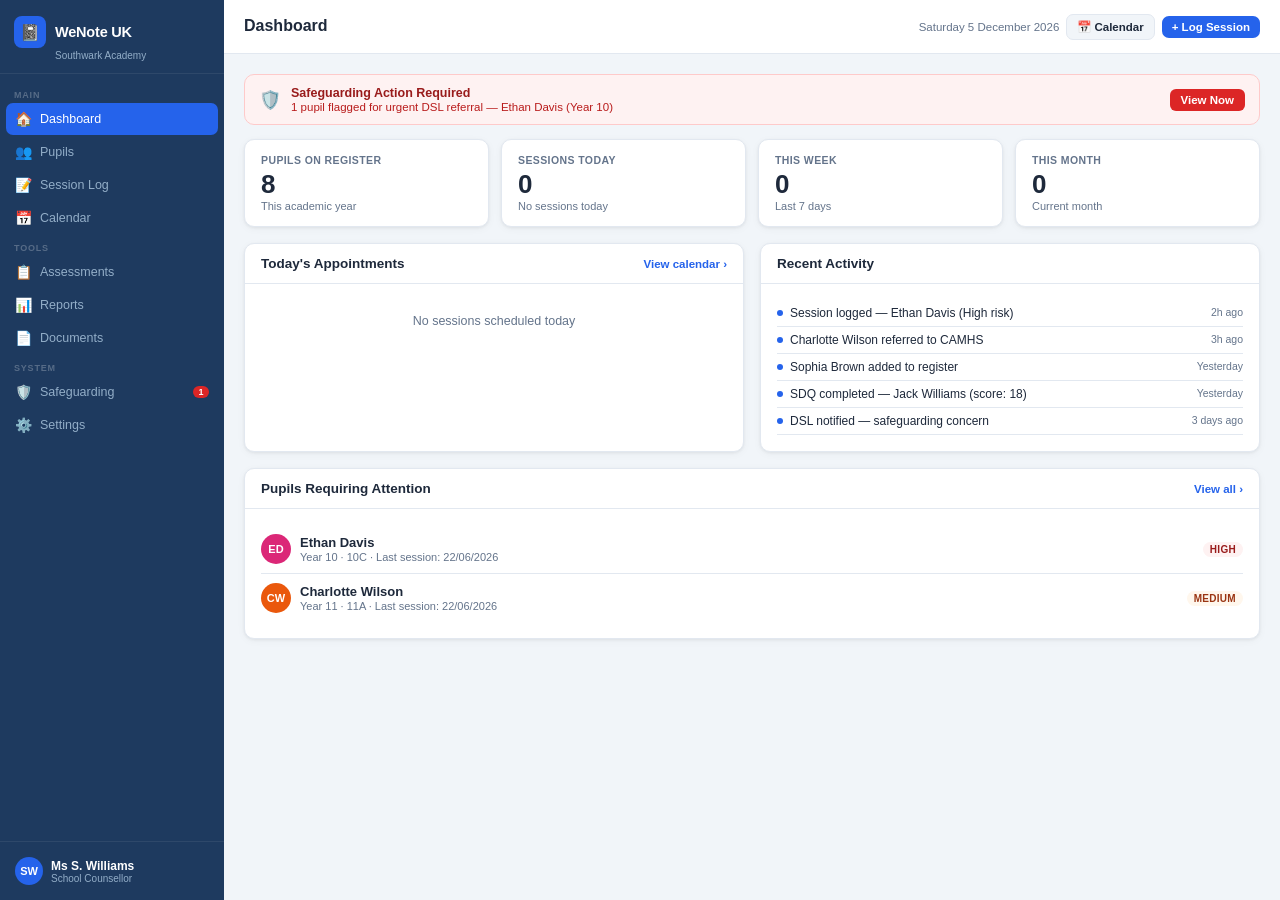
==== commit 13f9178e: "Rebuild WeNote UK v2 — UK school counselling journal - British English throughout (pupil, counsellor" ====
--- a/index.html
+++ b/index.html
@@ -3,318 +3,309 @@
 <head>
 <meta charset="UTF-8">
 <meta name="viewport" content="width=device-width, initial-scale=1.0">
-<title>WeNote UK | School Counselling System</title>
+<title>WeNote UK | School Counselling Journal</title>
 <style>
 *{margin:0;padding:0;box-sizing:border-box;}
 :root{
-  --sidebar:#1A2E4A;--sidebar-active:#2563EB;--sidebar-text:#94A8C0;
-  --sidebar-hover:rgba(255,255,255,.08);--primary:#1565C0;--success:#16A34A;
-  --warning:#D97706;--danger:#DC2626;--bg:#F0F4F8;--card:#fff;
-  --border:#E2E8F0;--text:#1E293B;--sub:#64748B;--radius:12px;
-  --shadow:0 1px 4px rgba(0,0,0,.07),0 2px 8px rgba(0,0,0,.04);
-}
-body{font-family:-apple-system,BlinkMacSystemFont,'Segoe UI',system-ui,Arial,sans-serif;background:var(--bg);color:var(--text);display:flex;height:100vh;overflow:hidden;font-size:14px;}
+  --sidebar:#1e3a5f;--sidebar-active:#2563eb;--sidebar-hover:rgba(255,255,255,.07);
+  --sidebar-text:#93aec8;--primary:#2563eb;--success:#16a34a;--warning:#d97706;
+  --danger:#dc2626;--bg:#f1f5f9;--card:#fff;--border:#e2e8f0;
+  --text:#1e293b;--sub:#64748b;--radius:10px;
+  --shadow:0 1px 3px rgba(0,0,0,.06),0 2px 8px rgba(0,0,0,.04);
+}
+body{font-family:-apple-system,BlinkMacSystemFont,'Segoe UI',Arial,sans-serif;background:var(--bg);color:var(--text);display:flex;height:100vh;overflow:hidden;font-size:14px;}
 
 /* SIDEBAR */
-#sidebar{width:230px;background:var(--sidebar);display:flex;flex-direction:column;flex-shrink:0;height:100vh;overflow-y:auto;}
-.sb-brand{padding:18px 14px 14px;border-bottom:1px solid rgba(255,255,255,.07);}
-.sb-logo{display:flex;align-items:center;gap:9px;margin-bottom:3px;}
-.sb-icon{width:34px;height:34px;background:var(--sidebar-active);border-radius:9px;display:flex;align-items:center;justify-content:center;font-size:17px;}
-.sb-title{color:#fff;font-size:15px;font-weight:800;letter-spacing:-.2px;}
-.sb-school{color:var(--sidebar-text);font-size:10.5px;padding-left:43px;margin-top:1px;}
-.sb-nav{flex:1;padding:10px 7px;}
-.nav-section-label{color:rgba(255,255,255,.28);font-size:9.5px;font-weight:700;text-transform:uppercase;letter-spacing:.8px;padding:8px 9px 3px;}
-.nav-item{display:flex;align-items:center;gap:9px;padding:8px 9px;border-radius:7px;color:var(--sidebar-text);cursor:pointer;transition:all .13s;font-size:13px;font-weight:500;margin-bottom:1px;}
+#sidebar{width:224px;background:var(--sidebar);display:flex;flex-direction:column;flex-shrink:0;height:100vh;overflow-y:auto;}
+.sb-brand{padding:16px 14px 12px;border-bottom:1px solid rgba(255,255,255,.07);}
+.sb-logo{display:flex;align-items:center;gap:9px;}
+.sb-icon{width:32px;height:32px;background:var(--sidebar-active);border-radius:8px;display:flex;align-items:center;justify-content:center;font-size:16px;flex-shrink:0;}
+.sb-title{color:#fff;font-size:14.5px;font-weight:800;letter-spacing:-.2px;}
+.sb-sub{color:var(--sidebar-text);font-size:10px;margin-top:2px;padding-left:41px;}
+.sb-nav{flex:1;padding:8px 6px;}
+.nav-lbl{color:rgba(255,255,255,.25);font-size:9px;font-weight:700;text-transform:uppercase;letter-spacing:.8px;padding:8px 8px 3px;}
+.nav-item{display:flex;align-items:center;gap:8px;padding:8px 9px;border-radius:7px;color:var(--sidebar-text);cursor:pointer;transition:all .12s;font-size:12.5px;font-weight:500;margin-bottom:1px;}
 .nav-item:hover{background:var(--sidebar-hover);}
 .nav-item.active{background:var(--sidebar-active);color:#fff;}
-.nav-icon{font-size:15px;width:18px;text-align:center;}
-.nav-badge{margin-left:auto;background:var(--danger);color:#fff;border-radius:10px;font-size:9.5px;font-weight:700;padding:1px 5px;}
-.sb-footer{padding:10px 7px;border-top:1px solid rgba(255,255,255,.07);}
+.nav-icon{font-size:14px;width:17px;text-align:center;flex-shrink:0;}
+.nav-badge{margin-left:auto;background:var(--danger);color:#fff;border-radius:10px;font-size:9px;font-weight:700;padding:1px 5px;min-width:16px;text-align:center;}
+.sb-footer{padding:8px 6px;border-top:1px solid rgba(255,255,255,.07);}
 .sb-user{display:flex;align-items:center;gap:8px;padding:7px 9px;border-radius:7px;cursor:pointer;}
 .sb-user:hover{background:var(--sidebar-hover);}
-.sb-avatar{width:30px;height:30px;border-radius:50%;background:var(--sidebar-active);display:flex;align-items:center;justify-content:center;color:#fff;font-size:12px;font-weight:700;flex-shrink:0;}
-.sb-uname{color:#fff;font-size:12.5px;font-weight:600;}
-.sb-urole{color:var(--sidebar-text);font-size:10.5px;}
+.sb-av{width:28px;height:28px;border-radius:50%;background:var(--sidebar-active);display:flex;align-items:center;justify-content:center;color:#fff;font-size:11px;font-weight:700;flex-shrink:0;}
+.sb-uname{color:#fff;font-size:12px;font-weight:600;}
+.sb-urole{color:var(--sidebar-text);font-size:10px;}
 
 /* MAIN */
-#main{flex:1;display:flex;flex-direction:column;height:100vh;overflow:hidden;}
-#topbar{background:#fff;border-bottom:1.5px solid var(--border);padding:0 22px;height:58px;display:flex;align-items:center;justify-content:space-between;flex-shrink:0;}
-.tb-left h1{font-size:17px;font-weight:700;}
-.tb-left p{font-size:12px;color:var(--sub);margin-top:1px;}
-.tb-right{display:flex;align-items:center;gap:8px;}
-.tb-btn{background:var(--primary);color:#fff;border:none;border-radius:7px;padding:7px 14px;font-size:12.5px;font-weight:600;cursor:pointer;display:flex;align-items:center;gap:5px;}
-.tb-btn:hover{opacity:.88;}
-.tb-btn.sec{background:var(--bg);color:var(--text);border:1.5px solid var(--border);}
-.tb-date{font-size:12px;color:var(--sub);font-weight:500;margin-right:6px;}
-
-#content{flex:1;overflow-y:auto;padding:22px;}
-#content::-webkit-scrollbar{width:5px;}
-#content::-webkit-scrollbar-thumb{background:var(--border);border-radius:3px;}
+#main{flex:1;display:flex;flex-direction:column;overflow:hidden;}
+#topbar{background:#fff;border-bottom:1.5px solid var(--border);padding:0 20px;height:54px;display:flex;align-items:center;justify-content:space-between;flex-shrink:0;}
+.tb-left h1{font-size:16px;font-weight:700;}
+.tb-left p{font-size:11.5px;color:var(--sub);margin-top:1px;}
+.tb-right{display:flex;align-items:center;gap:7px;}
+.btn{padding:7px 14px;border-radius:7px;border:none;font-size:12.5px;font-weight:600;cursor:pointer;transition:opacity .12s;display:inline-flex;align-items:center;gap:5px;}
+.btn:hover{opacity:.85;}
+.btn-primary{background:var(--primary);color:#fff;}
+.btn-sec{background:var(--bg);color:var(--text);border:1.5px solid var(--border);}
+.btn-danger{background:var(--danger);color:#fff;}
+.btn-success{background:var(--success);color:#fff;}
+.btn-sm{padding:5px 10px;font-size:11.5px;}
+.tb-date{font-size:11.5px;color:var(--sub);font-weight:500;}
+
+#content{flex:1;overflow-y:auto;padding:20px;}
+#content::-webkit-scrollbar{width:4px;}
+#content::-webkit-scrollbar-thumb{background:var(--border);border-radius:2px;}
 
 .screen{display:none;}
 .screen.active{display:block;}
 
-/* STAT CARDS */
-.stats-grid{display:grid;grid-template-columns:repeat(4,1fr);gap:14px;margin-bottom:20px;}
-.stat-card{background:var(--card);border-radius:var(--radius);padding:14px 18px;box-shadow:var(--shadow);border:1.5px solid var(--border);}
-.stat-label{font-size:11px;color:var(--sub);font-weight:700;text-transform:uppercase;letter-spacing:.4px;margin-bottom:6px;display:flex;justify-content:space-between;align-items:center;}
-.stat-value{font-size:26px;font-weight:800;line-height:1;}
-.stat-change{font-size:11px;color:var(--success);margin-top:4px;font-weight:500;}
-.stat-change.neg{color:var(--warning);}
-
 /* CARDS */
-.card{background:var(--card);border-radius:var(--radius);border:1.5px solid var(--border);box-shadow:var(--shadow);margin-bottom:18px;overflow:hidden;}
-.card-header{padding:14px 18px;border-bottom:1.5px solid var(--border);display:flex;align-items:center;justify-content:space-between;}
-.card-title{font-size:14px;font-weight:700;}
-.card-action{font-size:12px;color:var(--primary);cursor:pointer;font-weight:600;}
-.card-body{padding:18px;}
-.two-col{display:grid;grid-template-columns:1fr 1fr;gap:18px;}
+.card{background:var(--card);border-radius:var(--radius);border:1.5px solid var(--border);box-shadow:var(--shadow);margin-bottom:16px;overflow:hidden;}
+.card-hdr{padding:12px 16px;border-bottom:1.5px solid var(--border);display:flex;align-items:center;justify-content:space-between;}
+.card-title{font-size:13.5px;font-weight:700;}
+.card-action{font-size:11.5px;color:var(--primary);cursor:pointer;font-weight:600;}
+.card-body{padding:16px;}
+.two-col{display:grid;grid-template-columns:1fr 1fr;gap:16px;}
+
+/* STATS */
+.stats-row{display:grid;grid-template-columns:repeat(4,1fr);gap:12px;margin-bottom:16px;}
+.stat-card{background:var(--card);border-radius:var(--radius);padding:14px 16px;box-shadow:var(--shadow);border:1.5px solid var(--border);}
+.stat-lbl{font-size:10.5px;color:var(--sub);font-weight:700;text-transform:uppercase;letter-spacing:.4px;margin-bottom:5px;}
+.stat-val{font-size:26px;font-weight:800;line-height:1;}
+.stat-note{font-size:11px;color:var(--sub);margin-top:3px;}
+
+/* ALERT BANNER */
+.alert{border-radius:var(--radius);padding:11px 14px;margin-bottom:14px;display:flex;align-items:center;gap:10px;border:1.5px solid;}
+.alert-danger{background:#fef2f2;border-color:#fecaca;}
+.alert-warning{background:#fffbeb;border-color:#fde68a;}
+.alert-text strong{font-size:12.5px;font-weight:700;display:block;}
+.alert-text p{font-size:11.5px;margin-top:1px;}
+.alert-danger .alert-text strong{color:#991b1b;}
+.alert-danger .alert-text p{color:#b91c1c;}
+.alert-btn{margin-left:auto;border:none;border-radius:6px;padding:5px 11px;font-size:11.5px;font-weight:700;cursor:pointer;white-space:nowrap;background:var(--danger);color:#fff;}
 
 /* SESSION ITEMS */
-.session-item{display:flex;align-items:center;gap:10px;padding:10px 0;border-bottom:1px solid var(--border);}
-.session-item:last-child{border-bottom:none;}
-.sess-time{font-size:11.5px;color:var(--sub);font-weight:500;min-width:40px;}
-.sess-avatar{width:32px;height:32px;border-radius:50%;display:flex;align-items:center;justify-content:center;font-size:12px;font-weight:700;color:#fff;flex-shrink:0;}
-.sess-info{flex:1;}
-.sess-name{font-size:13.5px;font-weight:600;}
-.sess-meta{font-size:11.5px;color:var(--sub);margin-top:1px;}
-.risk-badge{font-size:10px;font-weight:700;padding:2px 7px;border-radius:20px;text-transform:uppercase;letter-spacing:.3px;}
-.risk-none{background:#F0FDF4;color:#166534;}
-.risk-low{background:#FFFBEB;color:#92400E;}
-.risk-medium{background:#FFF7ED;color:#9A3412;}
-.risk-high{background:#FEF2F2;color:#991B1B;}
-
-/* ACTIVITY */
-.activity-item{display:flex;gap:8px;padding:7px 0;border-bottom:1px solid var(--border);font-size:12.5px;}
-.activity-item:last-child{border-bottom:none;}
-.activity-dot{width:7px;height:7px;border-radius:50%;background:var(--primary);flex-shrink:0;margin-top:4px;}
-.activity-text{flex:1;}
-.activity-time{color:var(--sub);font-size:11px;}
-
-/* SAFEGUARD BANNER */
-.safeguard-banner{background:#FEF2F2;border:1.5px solid #FECACA;border-radius:var(--radius);padding:12px 16px;margin-bottom:18px;display:flex;align-items:center;gap:10px;}
-.safeguard-text strong{font-size:13px;font-weight:700;color:#991B1B;display:block;}
-.safeguard-text p{font-size:11.5px;color:#B91C1C;}
-.sb-action-btn{margin-left:auto;background:var(--danger);color:#fff;border:none;border-radius:7px;padding:6px 12px;font-size:11.5px;font-weight:700;cursor:pointer;white-space:nowrap;}
+.sess-item{display:flex;align-items:center;gap:9px;padding:9px 0;border-bottom:1px solid var(--border);}
+.sess-item:last-child{border-bottom:none;}
+.sess-time{font-size:11px;color:var(--sub);font-weight:600;min-width:38px;}
+.av{width:30px;height:30px;border-radius:50%;display:flex;align-items:center;justify-content:center;font-size:11px;font-weight:700;color:#fff;flex-shrink:0;}
+.sess-info{flex:1;min-width:0;}
+.sess-name{font-size:13px;font-weight:600;white-space:nowrap;overflow:hidden;text-overflow:ellipsis;}
+.sess-meta{font-size:11px;color:var(--sub);margin-top:1px;}
+
+/* RISK BADGES */
+.badge{font-size:10px;font-weight:700;padding:2px 7px;border-radius:20px;text-transform:uppercase;letter-spacing:.3px;white-space:nowrap;}
+.r-none{background:#f0fdf4;color:#166534;}
+.r-low{background:#fffbeb;color:#92400e;}
+.r-medium{background:#fff7ed;color:#9a3412;}
+.r-high{background:#fef2f2;color:#991b1b;}
+.badge-blue{background:#eff6ff;color:#1e40af;}
+.badge-green{background:#f0fdf4;color:#166534;}
+.badge-grey{background:#f1f5f9;color:#475569;}
 
 /* STUDENT TABLE */
-.search-bar{display:flex;align-items:center;gap:8px;background:#fff;border:1.5px solid var(--border);border-radius:9px;padding:8px 13px;margin-bottom:13px;box-shadow:var(--shadow);}
-.search-bar input{flex:1;border:none;outline:none;font-size:13.5px;color:var(--text);}
-.search-bar input::placeholder{color:var(--sub);}
-.filter-row{display:flex;gap:7px;margin-bottom:14px;flex-wrap:wrap;}
-.filter-btn{padding:4px 11px;border-radius:20px;border:1.5px solid var(--border);background:#fff;font-size:11.5px;font-weight:600;color:var(--sub);cursor:pointer;transition:all .13s;}
+.search-row{display:flex;align-items:center;gap:8px;background:#fff;border:1.5px solid var(--border);border-radius:8px;padding:7px 12px;margin-bottom:10px;}
+.search-row input{flex:1;border:none;outline:none;font-size:13px;color:var(--text);background:transparent;}
+.filter-row{display:flex;gap:6px;margin-bottom:12px;flex-wrap:wrap;}
+.filter-btn{padding:3px 10px;border-radius:20px;border:1.5px solid var(--border);background:#fff;font-size:11px;font-weight:600;color:var(--sub);cursor:pointer;transition:all .12s;}
 .filter-btn.active{background:var(--primary);color:#fff;border-color:var(--primary);}
-.student-table{width:100%;border-collapse:collapse;}
-.student-table th{text-align:left;padding:9px 13px;font-size:10.5px;font-weight:700;text-transform:uppercase;letter-spacing:.4px;color:var(--sub);border-bottom:2px solid var(--border);background:#FAFBFC;}
-.student-table td{padding:11px 13px;border-bottom:1px solid var(--border);font-size:13px;}
-.student-table tr:last-child td{border-bottom:none;}
-.student-table tr:hover td{background:#F8FAFF;cursor:pointer;}
-.stu-name{font-weight:600;}
-.year-badge{display:inline-block;padding:1px 7px;border-radius:10px;background:#EFF6FF;color:#1E40AF;font-size:10.5px;font-weight:700;}
-.gdpr-tag{display:inline-block;padding:1px 7px;border-radius:10px;background:#F0FDF4;color:#166534;font-size:10px;font-weight:600;}
+.tbl{width:100%;border-collapse:collapse;}
+.tbl th{text-align:left;padding:8px 12px;font-size:10px;font-weight:700;text-transform:uppercase;letter-spacing:.4px;color:var(--sub);border-bottom:2px solid var(--border);background:#fafbfc;}
+.tbl td{padding:10px 12px;border-bottom:1px solid var(--border);font-size:12.5px;}
+.tbl tr:last-child td{border-bottom:none;}
+.tbl tr:hover td{background:#f8faff;cursor:pointer;}
+.stu-name-cell{display:flex;align-items:center;gap:8px;font-weight:600;}
 
 /* FORMS */
-.form-grid{display:grid;grid-template-columns:1fr 1fr;gap:14px;}
-.form-group{margin-bottom:14px;}
-.form-label{font-size:11px;font-weight:700;color:var(--sub);text-transform:uppercase;letter-spacing:.4px;display:block;margin-bottom:5px;}
-.form-input{width:100%;padding:9px 11px;border:1.5px solid var(--border);border-radius:8px;font-size:13.5px;color:var(--text);outline:none;transition:border-color .13s;font-family:inherit;background:#fff;}
-.form-input:focus{border-color:var(--primary);}
-textarea.form-input{resize:vertical;min-height:90px;}
-select.form-input{cursor:pointer;}
-.form-row{display:flex;gap:12px;}
+.form-group{margin-bottom:12px;}
+.lbl{font-size:10.5px;font-weight:700;color:var(--sub);text-transform:uppercase;letter-spacing:.4px;display:block;margin-bottom:4px;}
+.inp{width:100%;padding:8px 10px;border:1.5px solid var(--border);border-radius:7px;font-size:13px;color:var(--text);outline:none;transition:border-color .12s;font-family:inherit;background:#fff;}
+.inp:focus{border-color:var(--primary);}
+textarea.inp{resize:vertical;min-height:80px;}
+select.inp{cursor:pointer;}
+.form-row{display:flex;gap:10px;}
 .form-row .form-group{flex:1;}
-
-/* CHECKBOXES */
-.check-group{display:flex;flex-wrap:wrap;gap:7px;}
-.check-item{display:flex;align-items:center;gap:5px;padding:5px 11px;border-radius:20px;border:1.5px solid var(--border);background:#fff;font-size:12px;font-weight:500;cursor:pointer;transition:all .13s;user-select:none;}
-.check-item.checked{background:#EFF6FF;border-color:var(--primary);color:var(--primary);}
+.form-2col{display:grid;grid-template-columns:1fr 1fr;gap:10px;}
+
+/* MOOD SCALE */
+.mood-row{display:flex;gap:5px;flex-wrap:wrap;}
+.mood-btn{width:40px;height:40px;border-radius:8px;border:2px solid var(--border);background:#fff;cursor:pointer;display:flex;align-items:center;justify-content:center;transition:all .12s;flex-direction:column;font-size:10px;font-weight:700;gap:1px;}
+.mood-btn:hover{border-color:var(--primary);}
+.mood-btn.sel{border-color:var(--primary);background:#eff6ff;}
+
+/* ISSUES CHECKBOXES */
+.check-group{display:flex;flex-wrap:wrap;gap:6px;}
+.check-item{display:flex;align-items:center;gap:4px;padding:4px 10px;border-radius:20px;border:1.5px solid var(--border);background:#fff;font-size:11.5px;font-weight:500;cursor:pointer;transition:all .12s;user-select:none;}
+.check-item.on{background:#eff6ff;border-color:var(--primary);color:var(--primary);}
 
 /* RISK SELECTOR */
-.risk-row{display:flex;gap:8px;}
-.risk-opt{flex:1;padding:9px;border-radius:8px;border:2px solid var(--border);cursor:pointer;text-align:center;font-size:11.5px;font-weight:700;transition:all .13s;}
-.risk-opt.sel-none{border-color:#16A34A;background:#F0FDF4;color:#166534;}
-.risk-opt.sel-low{border-color:#D97706;background:#FFFBEB;color:#92400E;}
-.risk-opt.sel-med{border-color:#EA580C;background:#FFF7ED;color:#9A3412;}
-.risk-opt.sel-high{border-color:#DC2626;background:#FEF2F2;color:#991B1B;}
+.risk-row{display:flex;gap:6px;}
+.risk-opt{flex:1;padding:8px;border-radius:7px;border:2px solid var(--border);cursor:pointer;text-align:center;font-size:11px;font-weight:700;transition:all .12s;}
+.risk-opt.sel-none{border-color:#16a34a;background:#f0fdf4;color:#166534;}
+.risk-opt.sel-low{border-color:#d97706;background:#fffbeb;color:#92400e;}
+.risk-opt.sel-med{border-color:#ea580c;background:#fff7ed;color:#9a3412;}
+.risk-opt.sel-high{border-color:#dc2626;background:#fef2f2;color:#991b1b;}
 
 /* CALENDAR */
-.cal-nav{display:flex;align-items:center;justify-content:space-between;margin-bottom:14px;}
-.cal-month{font-size:17px;font-weight:700;}
-.cal-nav-btn{background:var(--bg);border:1.5px solid var(--border);border-radius:7px;width:32px;height:32px;cursor:pointer;font-size:15px;display:flex;align-items:center;justify-content:center;}
+.cal-nav{display:flex;align-items:center;justify-content:space-between;margin-bottom:12px;}
+.cal-month{font-size:16px;font-weight:700;}
+.cal-nav-btn{background:var(--bg);border:1.5px solid var(--border);border-radius:6px;width:30px;height:30px;cursor:pointer;font-size:14px;display:flex;align-items:center;justify-content:center;}
 .cal-grid{display:grid;grid-template-columns:repeat(7,1fr);gap:2px;}
-.cal-day-hdr{text-align:center;font-size:10.5px;font-weight:700;color:var(--sub);padding:6px 0;}
-.cal-day{aspect-ratio:1;border-radius:7px;display:flex;flex-direction:column;align-items:center;justify-content:center;cursor:pointer;font-size:12.5px;font-weight:500;position:relative;transition:background .1s;}
+.cal-hdr{text-align:center;font-size:10px;font-weight:700;color:var(--sub);padding:5px 0;}
+.cal-day{aspect-ratio:1;border-radius:6px;display:flex;flex-direction:column;align-items:center;justify-content:center;cursor:pointer;font-size:12px;font-weight:500;position:relative;transition:background .1s;}
 .cal-day:hover{background:var(--bg);}
 .cal-day.today{background:var(--primary);color:#fff;font-weight:700;}
-.cal-day.has-session::after{content:'';position:absolute;bottom:3px;width:4px;height:4px;border-radius:50%;background:var(--success);}
-.cal-day.today.has-session::after{background:#fff;}
-.cal-day.other-month{color:#CBD5E1;}
-.cal-day.selected{background:#EFF6FF;color:var(--primary);font-weight:700;}
-.privacy-toggle{display:flex;align-items:center;gap:7px;background:#FEF9C3;border-radius:8px;padding:7px 11px;margin-bottom:14px;font-size:12.5px;font-weight:600;color:#92400E;cursor:pointer;border:1px solid #FDE68A;user-select:none;}
+.cal-day.has-sess::after{content:'';position:absolute;bottom:2px;width:4px;height:4px;border-radius:50%;background:var(--success);}
+.cal-day.today.has-sess::after{background:#fff;}
+.cal-day.other{color:#cbd5e1;}
+.cal-day.sel{background:#eff6ff;color:var(--primary);font-weight:700;}
+.privacy-bar{display:flex;align-items:center;gap:7px;background:#fef9c3;border-radius:7px;padding:6px 10px;margin-bottom:12px;font-size:12px;font-weight:600;color:#92400e;cursor:pointer;border:1px solid #fde68a;user-select:none;}
+.privacy-bar.on{background:#fef2f2;border-color:#fecaca;color:#991b1b;}
 
 /* CHARTS */
-.chart-bar-row{display:flex;align-items:center;gap:9px;margin-bottom:8px;}
-.chart-label{font-size:11.5px;width:120px;color:var(--sub);font-weight:500;flex-shrink:0;}
-.chart-bar-wrap{flex:1;background:var(--bg);border-radius:4px;height:18px;overflow:hidden;}
-.chart-bar{height:100%;border-radius:4px;background:var(--primary);transition:width .6s;}
-.chart-value{font-size:12px;font-weight:700;min-width:24px;text-align:right;}
+.chart-row{display:flex;align-items:center;gap:8px;margin-bottom:7px;}
+.chart-lbl{font-size:11px;width:110px;color:var(--sub);font-weight:500;flex-shrink:0;overflow:hidden;text-overflow:ellipsis;white-space:nowrap;}
+.chart-wrap{flex:1;background:var(--bg);border-radius:3px;height:16px;overflow:hidden;}
+.chart-bar{height:100%;border-radius:3px;background:var(--primary);transition:width .5s;}
+.chart-val{font-size:11.5px;font-weight:700;min-width:20px;text-align:right;}
 
 /* ASSESSMENT */
-.assess-q{display:flex;align-items:flex-start;gap:10px;padding:9px 0;border-bottom:1px solid var(--border);}
+.assess-q{display:flex;align-items:flex-start;gap:8px;padding:8px 0;border-bottom:1px solid var(--border);}
 .assess-q:last-child{border-bottom:none;}
-.assess-text{flex:1;font-size:12.5px;line-height:1.5;}
-.assess-opts{display:flex;gap:5px;flex-shrink:0;}
-.assess-opt{padding:3px 9px;border-radius:6px;border:1.5px solid var(--border);font-size:11.5px;font-weight:600;cursor:pointer;transition:all .13s;color:var(--sub);background:#fff;}
-.assess-opt.selected{background:var(--primary);color:#fff;border-color:var(--primary);}
-.score-panel{background:var(--bg);border-radius:9px;padding:14px 16px;margin-top:14px;text-align:center;}
-.score-big{font-size:36px;font-weight:800;}
-.score-label{font-size:13px;color:var(--sub);margin-top:2px;}
-
-/* DOC CARDS */
-.doc-grid{display:grid;grid-template-columns:repeat(3,1fr);gap:14px;}
-.doc-card{background:#fff;border:1.5px solid var(--border);border-radius:var(--radius);padding:18px;cursor:pointer;transition:all .13s;text-align:center;}
-.doc-card:hover{border-color:var(--primary);box-shadow:0 0 0 3px rgba(21,101,192,.1);}
-.doc-icon{font-size:34px;margin-bottom:8px;}
-.doc-title{font-size:12.5px;font-weight:700;margin-bottom:3px;}
-.doc-desc{font-size:11px;color:var(--sub);}
+.assess-text{flex:1;font-size:12px;line-height:1.5;}
+.assess-opts{display:flex;gap:4px;flex-shrink:0;flex-wrap:wrap;justify-content:flex-end;}
+.aopt{padding:3px 8px;border-radius:5px;border:1.5px solid var(--border);font-size:11px;font-weight:600;cursor:pointer;color:var(--sub);background:#fff;transition:all .12s;}
+.aopt.sel{background:var(--primary);color:#fff;border-color:var(--primary);}
+.score-box{background:var(--bg);border-radius:8px;padding:12px;margin-top:12px;text-align:center;}
+.score-big{font-size:34px;font-weight:800;}
+.score-lbl{font-size:12px;color:var(--sub);margin-top:2px;}
+
+/* DOCS */
+.doc-grid{display:grid;grid-template-columns:repeat(3,1fr);gap:12px;margin-bottom:16px;}
+.doc-card{background:#fff;border:1.5px solid var(--border);border-radius:var(--radius);padding:16px;cursor:pointer;transition:all .12s;text-align:center;}
+.doc-card:hover{border-color:var(--primary);box-shadow:0 0 0 3px rgba(37,99,235,.08);}
+.doc-icon{font-size:30px;margin-bottom:6px;}
+.doc-title{font-size:12px;font-weight:700;margin-bottom:2px;}
+.doc-desc{font-size:10.5px;color:var(--sub);line-height:1.4;}
 
 /* MODAL */
-.modal-overlay{position:fixed;inset:0;background:rgba(0,0,0,.48);z-index:200;display:flex;align-items:center;justify-content:center;opacity:0;pointer-events:none;transition:opacity .2s;}
-.modal-overlay.open{opacity:1;pointer-events:all;}
-.modal-box{background:#fff;border-radius:14px;width:100%;max-width:540px;max-height:88vh;overflow-y:auto;transform:scale(.95);transition:transform .2s;box-shadow:0 20px 60px rgba(0,0,0,.2);}
-.modal-overlay.open .modal-box{transform:scale(1);}
-.modal-hdr{display:flex;align-items:center;justify-content:space-between;padding:16px 22px;border-bottom:1.5px solid var(--border);position:sticky;top:0;background:#fff;z-index:1;}
-.modal-hdr h3{font-size:15px;font-weight:700;}
-.modal-close{background:var(--bg);border:none;border-radius:50%;width:28px;height:28px;cursor:pointer;font-size:15px;}
-.modal-body{padding:18px 22px;}
-.modal-footer{padding:14px 22px;border-top:1.5px solid var(--border);display:flex;gap:8px;justify-content:flex-end;}
-.btn{padding:8px 18px;border-radius:7px;border:none;font-size:13px;font-weight:600;cursor:pointer;transition:opacity .13s;}
-.btn:hover{opacity:.84;}
-.btn-primary{background:var(--primary);color:#fff;}
-.btn-sec{background:var(--bg);color:var(--text);}
-.btn-danger{background:var(--danger);color:#fff;}
-.btn-success{background:var(--success);color:#fff;}
+.overlay{position:fixed;inset:0;background:rgba(0,0,0,.45);z-index:200;display:flex;align-items:center;justify-content:center;opacity:0;pointer-events:none;transition:opacity .2s;}
+.overlay.open{opacity:1;pointer-events:all;}
+.modal{background:#fff;border-radius:12px;width:100%;max-width:520px;max-height:88vh;overflow-y:auto;transform:scale(.96);transition:transform .2s;box-shadow:0 20px 60px rgba(0,0,0,.18);}
+.overlay.open .modal{transform:scale(1);}
+.modal-hdr{display:flex;align-items:center;justify-content:space-between;padding:14px 20px;border-bottom:1.5px solid var(--border);position:sticky;top:0;background:#fff;z-index:1;}
+.modal-hdr h3{font-size:14.5px;font-weight:700;}
+.modal-close{background:var(--bg);border:none;border-radius:50%;width:26px;height:26px;cursor:pointer;font-size:14px;}
+.modal-body{padding:16px 20px;}
+.modal-foot{padding:12px 20px;border-top:1.5px solid var(--border);display:flex;gap:7px;justify-content:flex-end;}
+
+/* PROFILE */
+.profile-hdr{display:flex;gap:13px;align-items:flex-start;padding:16px;background:#fff;border-radius:var(--radius);border:1.5px solid var(--border);margin-bottom:14px;}
+.profile-av{width:52px;height:52px;border-radius:50%;display:flex;align-items:center;justify-content:center;font-size:18px;font-weight:700;color:#fff;flex-shrink:0;}
+.profile-name{font-size:17px;font-weight:800;}
+.profile-tags{display:flex;gap:4px;flex-wrap:wrap;margin-top:5px;}
+.profile-tag{padding:2px 8px;border-radius:20px;font-size:10px;font-weight:600;background:var(--bg);color:var(--sub);}
+.info-grid{display:grid;grid-template-columns:repeat(3,1fr);gap:8px;margin-bottom:12px;}
+.info-item{background:var(--bg);border-radius:7px;padding:9px 11px;}
+.info-lbl{font-size:10px;color:var(--sub);font-weight:600;margin-bottom:2px;}
+.info-val{font-size:12.5px;font-weight:600;}
+.back-btn{display:flex;align-items:center;gap:4px;color:var(--primary);cursor:pointer;font-size:12.5px;font-weight:600;margin-bottom:12px;width:fit-content;}
 
 /* TOAST */
-#toast{position:fixed;bottom:22px;right:22px;z-index:500;background:#1E293B;color:#fff;border-radius:9px;padding:11px 16px;font-size:13px;font-weight:500;transform:translateY(60px);opacity:0;transition:all .3s;min-width:200px;box-shadow:0 4px 20px rgba(0,0,0,.2);}
+#toast{position:fixed;bottom:20px;right:20px;z-index:500;background:#1e293b;color:#fff;border-radius:8px;padding:10px 14px;font-size:12.5px;font-weight:500;transform:translateY(50px);opacity:0;transition:all .25s;min-width:180px;box-shadow:0 4px 16px rgba(0,0,0,.18);}
 #toast.show{transform:translateY(0);opacity:1;}
 
 /* SETTINGS */
-.settings-section{margin-bottom:22px;}
-.settings-section h3{font-size:13.5px;font-weight:700;margin-bottom:10px;padding-bottom:7px;border-bottom:1.5px solid var(--border);}
-.settings-row{display:flex;align-items:center;justify-content:space-between;padding:9px 0;border-bottom:1px solid var(--border);}
-.settings-row:last-child{border-bottom:none;}
-.settings-row label{font-size:13px;color:var(--sub);}
-.settings-row .form-input{max-width:260px;}
-
-/* STUDENT PROFILE */
-.profile-hdr{display:flex;gap:14px;align-items:flex-start;padding:18px;background:#fff;border-radius:var(--radius);border:1.5px solid var(--border);margin-bottom:16px;}
-.profile-big-av{width:56px;height:56px;border-radius:50%;display:flex;align-items:center;justify-content:center;font-size:20px;font-weight:700;color:#fff;flex-shrink:0;}
-.profile-name{font-size:18px;font-weight:800;}
-.profile-tags{display:flex;gap:5px;flex-wrap:wrap;margin-top:5px;}
-.profile-tag{padding:2px 9px;border-radius:20px;font-size:10.5px;font-weight:600;background:var(--bg);color:var(--sub);}
-
-/* SECTION DIVIDER */
-.section-label{font-size:11px;font-weight:700;text-transform:uppercase;letter-spacing:.5px;color:var(--sub);margin-bottom:8px;margin-top:4px;}
-
-.info-grid{display:grid;grid-template-columns:repeat(3,1fr);gap:10px;margin-bottom:14px;}
-.info-item{background:var(--bg);border-radius:8px;padding:10px 12px;}
-.info-label{font-size:10.5px;color:var(--sub);font-weight:600;margin-bottom:2px;}
-.info-value{font-size:13px;font-weight:600;}
-
-/* BACK BTN */
-.back-btn{display:flex;align-items:center;gap:5px;color:var(--primary);cursor:pointer;font-size:13px;font-weight:600;margin-bottom:14px;width:fit-content;}
-.back-btn:hover{text-decoration:underline;}
+.set-row{display:flex;align-items:center;justify-content:space-between;padding:8px 0;border-bottom:1px solid var(--border);}
+.set-row:last-child{border-bottom:none;}
+.set-row label{font-size:12.5px;color:var(--sub);}
+.set-row .inp{max-width:240px;}
 </style>
 </head>
 <body>
 
-<!-- SIDEBAR -->
 <div id="sidebar">
   <div class="sb-brand">
     <div class="sb-logo">
-      <div class="sb-icon">🧠</div>
-      <div class="sb-title">WeNote UK</div>
-    </div>
-    <div class="sb-school" id="sbSchool">Southwark Academy</div>
+      <div class="sb-icon">📓</div>
+      <div>
+        <div class="sb-title">WeNote UK</div>
+      </div>
+    </div>
+    <div class="sb-sub" id="sbSchool">Southwark Academy</div>
   </div>
   <nav class="sb-nav">
-    <div class="nav-section-label">Main</div>
+    <div class="nav-lbl">Main</div>
     <div class="nav-item active" onclick="nav('dashboard',this)"><span class="nav-icon">🏠</span>Dashboard</div>
-    <div class="nav-item" onclick="nav('students',this)"><span class="nav-icon">👥</span>Students</div>
+    <div class="nav-item" onclick="nav('students',this)"><span class="nav-icon">👥</span>Pupils</div>
     <div class="nav-item" onclick="nav('sessions',this)"><span class="nav-icon">📝</span>Session Log</div>
     <div class="nav-item" onclick="nav('calendar',this)"><span class="nav-icon">📅</span>Calendar</div>
-    <div class="nav-section-label">Tools</div>
+    <div class="nav-lbl">Tools</div>
     <div class="nav-item" onclick="nav('assessments',this)"><span class="nav-icon">📋</span>Assessments</div>
     <div class="nav-item" onclick="nav('reports',this)"><span class="nav-icon">📊</span>Reports</div>
     <div class="nav-item" onclick="nav('documents',this)"><span class="nav-icon">📄</span>Documents</div>
-    <div class="nav-section-label">System</div>
+    <div class="nav-lbl">System</div>
     <div class="nav-item" onclick="nav('safeguarding',this)"><span class="nav-icon">🛡️</span>Safeguarding<span class="nav-badge" id="sfBadge">1</span></div>
     <div class="nav-item" onclick="nav('settings',this)"><span class="nav-icon">⚙️</span>Settings</div>
   </nav>
   <div class="sb-footer">
     <div class="sb-user">
-      <div class="sb-avatar">SW</div>
+      <div class="sb-av" id="sbAv">SW</div>
       <div><div class="sb-uname" id="sbUser">Ms S. Williams</div><div class="sb-urole">School Counsellor</div></div>
     </div>
   </div>
 </div>
 
-<!-- MAIN -->
 <div id="main">
   <div id="topbar">
-    <div class="tb-left">
-      <h1 id="tbTitle">Dashboard</h1>
-      <p id="tbSub"></p>
-    </div>
+    <div class="tb-left"><h1 id="tbTitle">Dashboard</h1><p id="tbSub"></p></div>
     <div class="tb-right">
       <span class="tb-date" id="tbDate"></span>
-      <button class="tb-btn sec" onclick="nav('calendar',null)">📅 Calendar</button>
-      <button class="tb-btn" onclick="openNewSession()">+ Log Session</button>
+      <button class="btn btn-sec btn-sm" onclick="nav('calendar',null)">📅 Calendar</button>
+      <button class="btn btn-primary btn-sm" onclick="openNewSession()">+ Log Session</button>
     </div>
   </div>
+
   <div id="content">
 
     <!-- DASHBOARD -->
     <div id="screen-dashboard" class="screen active">
-      <div class="safeguard-banner" id="sfBanner">
-        <span style="font-size:20px">🛡️</span>
-        <div class="safeguard-text">
+      <div class="alert alert-danger" id="sfBanner">
+        <span style="font-size:18px">🛡️</span>
+        <div class="alert-text">
           <strong>Safeguarding Action Required</strong>
-          <p>1 student flagged for urgent DSL referral — Ethan Davis (Y10)</p>
-        </div>
-        <button class="sb-action-btn" onclick="nav('safeguarding',null)">View Now</button>
-      </div>
-      <div class="stats-grid">
-        <div class="stat-card"><div class="stat-label">Total Students <span>👥</span></div><div class="stat-value" id="statTotal">0</div><div class="stat-change">Registered this year</div></div>
-        <div class="stat-card"><div class="stat-label">Sessions Today <span>📝</span></div><div class="stat-value" id="statToday">3</div><div class="stat-change">2 remaining</div></div>
-        <div class="stat-card"><div class="stat-label">This Week <span>📆</span></div><div class="stat-value" id="statWeek">12</div><div class="stat-change">↑ 2 from last week</div></div>
-        <div class="stat-card"><div class="stat-label">This Month <span>📈</span></div><div class="stat-value" id="statMonth">47</div><div class="stat-change stat-change">On track</div></div>
+          <p>1 pupil flagged for urgent DSL referral — Ethan Davis (Year 10)</p>
+        </div>
+        <button class="alert-btn" onclick="nav('safeguarding',null)">View Now</button>
+      </div>
+      <div class="stats-row">
+        <div class="stat-card"><div class="stat-lbl">Pupils on Register</div><div class="stat-val" id="statTotal">0</div><div class="stat-note">This academic year</div></div>
+        <div class="stat-card"><div class="stat-lbl">Sessions Today</div><div class="stat-val" id="statToday">0</div><div class="stat-note" id="statTodayNote">—</div></div>
+        <div class="stat-card"><div class="stat-lbl">This Week</div><div class="stat-val" id="statWeek">0</div><div class="stat-note">Last 7 days</div></div>
+        <div class="stat-card"><div class="stat-lbl">This Month</div><div class="stat-val" id="statMonth">0</div><div class="stat-note">Current month</div></div>
       </div>
       <div class="two-col">
         <div class="card">
-          <div class="card-header"><span class="card-title">Today's Appointments</span><span class="card-action" onclick="nav('calendar',null)">View calendar ›</span></div>
-          <div class="card-body" id="todaySessions"></div>
+          <div class="card-hdr"><span class="card-title">Today's Appointments</span><span class="card-action" onclick="nav('calendar',null)">View calendar ›</span></div>
+          <div class="card-body" id="todaySess"></div>
         </div>
         <div class="card">
-          <div class="card-header"><span class="card-title">Recent Activity</span></div>
-          <div class="card-body" id="recentActivity"></div>
+          <div class="card-hdr"><span class="card-title">Recent Activity</span></div>
+          <div class="card-body" id="recentAct"></div>
         </div>
       </div>
       <div class="card">
-        <div class="card-header"><span class="card-title">High Risk Students</span><span class="card-action" onclick="nav('students',null)">View all ›</span></div>
-        <div class="card-body" id="highRiskList"></div>
-      </div>
-    </div>
-
-    <!-- STUDENTS -->
+        <div class="card-hdr"><span class="card-title">Pupils Requiring Attention</span><span class="card-action" onclick="nav('students',null)">View all ›</span></div>
+        <div class="card-body" id="atRiskList"></div>
+      </div>
+    </div>
+
+    <!-- PUPILS -->
     <div id="screen-students" class="screen">
-      <div id="studentListView">
-        <div style="display:flex;justify-content:space-between;align-items:center;margin-bottom:14px;">
-          <div></div>
-          <button class="tb-btn" onclick="openAddStudent()">+ Add Student</button>
-        </div>
-        <div class="search-bar"><span>🔍</span><input type="text" id="stuSearch" placeholder="Search by name, year group, or form…" oninput="renderStudents()"></div>
+      <div id="stuListView">
+        <div style="display:flex;justify-content:flex-end;margin-bottom:12px;">
+          <button class="btn btn-primary btn-sm" onclick="openAddStudent()">+ Add Pupil</button>
+        </div>
+        <div class="search-row"><span style="color:var(--sub)">🔍</span><input type="text" id="stuSearch" placeholder="Search by name, year group or form…" oninput="renderStudents()"></div>
         <div class="filter-row" id="yearFilter">
           <button class="filter-btn active" onclick="setYearFilter('all',this)">All</button>
           <button class="filter-btn" onclick="setYearFilter('7',this)">Year 7</button>
@@ -326,15 +317,15 @@
           <button class="filter-btn" onclick="setYearFilter('13',this)">Year 13</button>
         </div>
         <div class="card" style="overflow:hidden;">
-          <table class="student-table">
+          <table class="tbl">
             <thead><tr>
-              <th>Name</th><th>Year</th><th>Form</th><th>Last Session</th><th>Total Sessions</th><th>Risk Level</th><th>Status</th>
+              <th>Name</th><th>Year</th><th>Form</th><th>Referral</th><th>Sessions</th><th>Last Seen</th><th>Risk</th><th>SEND</th>
             </tr></thead>
-            <tbody id="studentTableBody"></tbody>
+            <tbody id="stuBody"></tbody>
           </table>
         </div>
       </div>
-      <div id="studentProfileView" style="display:none;"></div>
+      <div id="stuProfileView" style="display:none;"></div>
     </div>
 
     <!-- SESSION LOG -->
@@ -342,55 +333,67 @@
       <div class="two-col">
         <div>
           <div class="card">
-            <div class="card-header"><span class="card-title">Log New Session</span></div>
+            <div class="card-hdr"><span class="card-title">Log New Counselling Session</span></div>
             <div class="card-body">
               <div class="form-group">
-                <label class="form-label">Student</label>
-                <select class="form-input" id="sessStudent"><option value="">— Select student —</option></select>
+                <label class="lbl">Pupil</label>
+                <select class="inp" id="sessStudent"><option value="">— Select pupil —</option></select>
+              </div>
+              <div class="form-row">
+                <div class="form-group"><label class="lbl">Date</label><input type="date" class="inp" id="sessDate"></div>
+                <div class="form-group"><label class="lbl">Time</label><input type="time" class="inp" id="sessTime"></div>
               </div>
               <div class="form-row">
                 <div class="form-group">
-                  <label class="form-label">Date</label>
-                  <input type="date" class="form-input" id="sessDate">
-                </div>
-                <div class="form-group">
-                  <label class="form-label">Time</label>
-                  <input type="time" class="form-input" id="sessTime">
-                </div>
-              </div>
-              <div class="form-row">
-                <div class="form-group">
-                  <label class="form-label">Session Type</label>
-                  <select class="form-input" id="sessType">
-                    <option>Individual</option><option>Group</option><option>Drop-in</option><option>Telephone</option><option>Virtual</option>
+                  <label class="lbl">Session Type</label>
+                  <select class="inp" id="sessType">
+                    <option>Individual</option><option>Group</option><option>Drop-in</option>
+                    <option>Telephone</option><option>Virtual (Teams/Zoom)</option>
                   </select>
                 </div>
                 <div class="form-group">
-                  <label class="form-label">Attendance</label>
-                  <select class="form-input" id="sessAttend">
-                    <option>Attended</option><option>DNA (Did Not Attend)</option><option>Late</option><option>Cancelled</option>
+                  <label class="lbl">Attendance</label>
+                  <select class="inp" id="sessAttend">
+                    <option>Attended</option><option>DNA – Did Not Attend</option>
+                    <option>Late</option><option>Cancelled by pupil</option><option>Cancelled by counsellor</option>
                   </select>
                 </div>
               </div>
               <div class="form-group">
-                <label class="form-label">Presenting Issues</label>
+                <label class="lbl">Pupil's Mood (1 = very low · 10 = very well)</label>
+                <div class="mood-row" id="moodRow"></div>
+              </div>
+              <div class="form-group">
+                <label class="lbl">Presenting Issues</label>
                 <div class="check-group" id="issueChecks">
-                  <label class="check-item"><input type="checkbox" value="Anxiety"> Anxiety</label>
-                  <label class="check-item"><input type="checkbox" value="Depression"> Depression</label>
-                  <label class="check-item"><input type="checkbox" value="Bereavement"> Bereavement</label>
-                  <label class="check-item"><input type="checkbox" value="Family Issues"> Family Issues</label>
-                  <label class="check-item"><input type="checkbox" value="Peer Relationships"> Peer Relationships</label>
-                  <label class="check-item"><input type="checkbox" value="Academic Pressure"> Academic Pressure</label>
-                  <label class="check-item"><input type="checkbox" value="Self-Harm"> Self-Harm</label>
-                  <label class="check-item"><input type="checkbox" value="Eating Concerns"> Eating Concerns</label>
-                  <label class="check-item"><input type="checkbox" value="Identity"> Identity</label>
-                  <label class="check-item"><input type="checkbox" value="Behaviour"> Behaviour</label>
-                  <label class="check-item"><input type="checkbox" value="Abuse / Neglect"> Abuse / Neglect</label>
-                  <label class="check-item"><input type="checkbox" value="Other"> Other</label>
+                  <span class="check-item" onclick="toggleCheck(this)" data-v="Anxiety">Anxiety</span>
+                  <span class="check-item" onclick="toggleCheck(this)" data-v="Depression">Depression</span>
+                  <span class="check-item" onclick="toggleCheck(this)" data-v="Bereavement">Bereavement</span>
+                  <span class="check-item" onclick="toggleCheck(this)" data-v="Family Difficulties">Family Difficulties</span>
+                  <span class="check-item" onclick="toggleCheck(this)" data-v="Peer Relationships">Peer Relationships</span>
+                  <span class="check-item" onclick="toggleCheck(this)" data-v="Academic Pressure">Academic Pressure</span>
+                  <span class="check-item" onclick="toggleCheck(this)" data-v="Self-Harm">Self-Harm</span>
+                  <span class="check-item" onclick="toggleCheck(this)" data-v="Eating Difficulties">Eating Difficulties</span>
+                  <span class="check-item" onclick="toggleCheck(this)" data-v="Identity / LGBTQ+">Identity / LGBTQ+</span>
+                  <span class="check-item" onclick="toggleCheck(this)" data-v="Behaviour">Behaviour</span>
+                  <span class="check-item" onclick="toggleCheck(this)" data-v="Abuse / Neglect">Abuse / Neglect</span>
+                  <span class="check-item" onclick="toggleCheck(this)" data-v="Domestic Violence">Domestic Violence</span>
+                  <span class="check-item" onclick="toggleCheck(this)" data-v="Suicidal Ideation">Suicidal Ideation</span>
+                  <span class="check-item" onclick="toggleCheck(this)" data-v="Substance Use">Substance Use</span>
+                  <span class="check-item" onclick="toggleCheck(this)" data-v="Other">Other</span>
                 </div>
               </div>
               <div class="form-group">
-                <label class="form-label">Risk Level</label>
+                <label class="lbl">Therapeutic Approach</label>
+                <select class="inp" id="sessApproach">
+                  <option value="">— Select —</option>
+                  <option>Person-Centred</option><option>CBT</option><option>Solution-Focused</option>
+                  <option>Psychoeducation</option><option>Motivational Interviewing</option>
+                  <option>Mindfulness</option><option>Narrative Therapy</option><option>Integrative</option>
+                </select>
+              </div>
+              <div class="form-group">
+                <label class="lbl">Risk Level</label>
                 <div class="risk-row">
                   <div class="risk-opt" data-risk="None" onclick="selectRisk(this)">✅ None</div>
                   <div class="risk-opt" data-risk="Low" onclick="selectRisk(this)">🟡 Low</div>
@@ -399,20 +402,28 @@
                 </div>
               </div>
               <div class="form-group">
-                <label class="form-label">Session Notes (Confidential)</label>
-                <textarea class="form-input" id="sessNotes" placeholder="Session notes — stored locally and not shared externally…"></textarea>
+                <label class="lbl">Session Notes (Confidential — stored locally only)</label>
+                <textarea class="inp" id="sessNotes" placeholder="Record factual, objective notes. Use the pupil's own words where relevant. These notes are stored on this device only and are not transmitted externally…"></textarea>
               </div>
               <div class="form-group">
-                <label class="form-label">Follow-up / Next Steps</label>
-                <input type="text" class="form-input" id="sessFollowup" placeholder="e.g. Refer to CAMHS, schedule review, contact parent…">
+                <label class="lbl">Next Steps / Actions</label>
+                <input type="text" class="inp" id="sessFollowup" placeholder="e.g. Refer to CAMHS, contact form tutor, review in 2 weeks…">
               </div>
-              <button class="tb-btn" style="width:100%;justify-content:center;" onclick="saveSession()">💾 Save Session Record</button>
+              <div class="form-group">
+                <label class="lbl">DSL Notified?</label>
+                <select class="inp" id="sessDSL">
+                  <option value="No">No</option>
+                  <option value="Yes – verbally">Yes – verbally</option>
+                  <option value="Yes – written referral">Yes – written referral</option>
+                </select>
+              </div>
+              <button class="btn btn-primary" style="width:100%;justify-content:center;" onclick="saveSession()">💾 Save Session Record</button>
             </div>
           </div>
         </div>
         <div>
           <div class="card">
-            <div class="card-header"><span class="card-title">Recent Sessions</span></div>
+            <div class="card-hdr"><span class="card-title">Recent Sessions</span></div>
             <div class="card-body" id="recentSessions"></div>
           </div>
         </div>
@@ -424,8 +435,8 @@
       <div class="two-col">
         <div class="card">
           <div class="card-body">
-            <div class="privacy-toggle" id="privacyToggle" onclick="togglePrivacy()">
-              🔒 <span id="privacyLabel">Privacy Mode: OFF — click to hide names</span>
+            <div class="privacy-bar" id="privBar" onclick="togglePrivacy()">
+              🔒 <span id="privLabel">Privacy Mode: OFF — click to hide pupil names</span>
             </div>
             <div class="cal-nav">
               <button class="cal-nav-btn" onclick="calPrev()">‹</button>
@@ -433,111 +444,108 @@
               <button class="cal-nav-btn" onclick="calNext()">›</button>
             </div>
             <div class="cal-grid">
-              <div class="cal-day-hdr">Mon</div><div class="cal-day-hdr">Tue</div><div class="cal-day-hdr">Wed</div>
-              <div class="cal-day-hdr">Thu</div><div class="cal-day-hdr">Fri</div>
-              <div class="cal-day-hdr" style="color:#DC2626;">Sat</div><div class="cal-day-hdr" style="color:#DC2626;">Sun</div>
+              <div class="cal-hdr">Mon</div><div class="cal-hdr">Tue</div><div class="cal-hdr">Wed</div>
+              <div class="cal-hdr">Thu</div><div class="cal-hdr">Fri</div>
+              <div class="cal-hdr" style="color:#dc2626">Sat</div><div class="cal-hdr" style="color:#dc2626">Sun</div>
             </div>
             <div class="cal-grid" id="calDays"></div>
           </div>
         </div>
         <div class="card">
-          <div class="card-header"><span class="card-title" id="calDayTitle">Select a date</span></div>
-          <div class="card-body" id="calDaySessions"><div style="color:var(--sub);font-size:13px;text-align:center;padding:20px 0;">Select a date to view sessions</div></div>
+          <div class="card-hdr"><span class="card-title" id="calDayTitle">Select a date</span></div>
+          <div class="card-body" id="calDaySess"><div style="color:var(--sub);font-size:12.5px;text-align:center;padding:18px 0;">Select a date to view sessions</div></div>
         </div>
       </div>
     </div>
 
     <!-- ASSESSMENTS -->
     <div id="screen-assessments" class="screen">
-      <div class="filter-row" style="margin-bottom:18px;">
+      <div class="filter-row" style="margin-bottom:14px;">
         <button class="filter-btn active" onclick="switchAssess('sdq',this)">SDQ</button>
         <button class="filter-btn" onclick="switchAssess('phqa',this)">PHQ-A</button>
         <button class="filter-btn" onclick="switchAssess('gad7',this)">GAD-7</button>
         <button class="filter-btn" onclick="switchAssess('wemwbs',this)">WEMWBS</button>
       </div>
-      <div id="assessSDQ" class="assess-panel">
+      <div id="assessSDQ">
         <div class="card">
-          <div class="card-header">
+          <div class="card-hdr">
             <span class="card-title">Strengths &amp; Difficulties Questionnaire (SDQ)</span>
-            <select class="form-input" style="max-width:200px;" id="sdqStudent"><option value="">— Select student —</option></select>
+            <select class="inp" style="max-width:190px;" id="sdqStudent"><option value="">— Select pupil —</option></select>
           </div>
           <div class="card-body">
-            <div class="form-group">
-              <label class="form-label">Respondent</label>
-              <select class="form-input" style="max-width:220px;">
-                <option>Self-report (11–17 yrs)</option><option>Parent / Carer</option><option>Teacher</option>
-              </select>
-            </div>
-            <p style="font-size:12px;color:var(--sub);margin-bottom:14px;">For each item, please mark Not True, Somewhat True or Certainly True. It would help us if you answered all items as best you can even if you are not absolutely certain.</p>
+            <div class="form-group"><label class="lbl">Respondent</label>
+              <select class="inp" style="max-width:210px;"><option>Self-report (11–17 yrs)</option><option>Parent / Carer</option><option>Teacher</option></select>
+            </div>
+            <p style="font-size:11.5px;color:var(--sub);margin-bottom:12px;line-height:1.5;">For each item, please mark Not True, Somewhat True or Certainly True. Please answer all items even if not entirely certain.</p>
             <div id="sdqQuestions"></div>
-            <div class="score-panel" id="sdqScore" style="display:none;">
+            <div class="score-box" id="sdqScore" style="display:none;">
               <div class="score-big" id="sdqScoreVal">—</div>
-              <div class="score-label" id="sdqScoreLabel">Total Difficulties Score</div>
-              <div style="font-size:12px;color:var(--sub);margin-top:6px;">0–15 Normal · 16–19 Borderline · 20–40 Abnormal</div>
-            </div>
-            <div style="display:flex;gap:8px;margin-top:14px;">
-              <button class="btn btn-primary" onclick="calcSDQ()">Calculate Score</button>
-              <button class="btn btn-sec" onclick="saveAssessment('SDQ')">💾 Save to Student Record</button>
-            </div>
-          </div>
-        </div>
-      </div>
-      <div id="assessPHQA" class="assess-panel" style="display:none;">
+              <div class="score-lbl" id="sdqScoreLbl">Total Difficulties Score</div>
+              <div style="font-size:11px;color:var(--sub);margin-top:4px;">0–15 Normal · 16–19 Borderline · 20–40 Abnormal</div>
+            </div>
+            <div style="display:flex;gap:7px;margin-top:12px;">
+              <button class="btn btn-primary btn-sm" onclick="calcSDQ()">Calculate Score</button>
+              <button class="btn btn-sec btn-sm" onclick="saveAssess('SDQ')">💾 Save to Record</button>
+            </div>
+          </div>
+        </div>
+      </div>
+      <div id="assessPHQA" style="display:none;">
         <div class="card">
-          <div class="card-header"><span class="card-title">PHQ-A — Adolescent Depression Screen</span>
-            <select class="form-input" style="max-width:200px;" id="phqaStudent"><option value="">— Select student —</option></select>
+          <div class="card-hdr"><span class="card-title">PHQ-A — Adolescent Depression Screen</span>
+            <select class="inp" style="max-width:190px;" id="phqaStudent"><option value="">— Select pupil —</option></select>
           </div>
           <div class="card-body">
-            <p style="font-size:12px;color:var(--sub);margin-bottom:14px;">Over the past 2 weeks, how often have you been bothered by any of the following problems?</p>
+            <p style="font-size:11.5px;color:var(--sub);margin-bottom:12px;line-height:1.5;">Over the past 2 weeks, how often have you been bothered by any of the following problems?</p>
             <div id="phqaQuestions"></div>
-            <div class="score-panel" id="phqaScore" style="display:none;">
+            <div class="score-box" id="phqaScore" style="display:none;">
               <div class="score-big" id="phqaScoreVal">—</div>
-              <div class="score-label">PHQ-A Score</div>
-              <div style="font-size:12px;color:var(--sub);margin-top:6px;">0–4 Minimal · 5–9 Mild · 10–14 Moderate · 15–19 Moderately Severe · 20–27 Severe</div>
-            </div>
-            <div style="display:flex;gap:8px;margin-top:14px;">
-              <button class="btn btn-primary" onclick="calcPHQA()">Calculate Score</button>
-              <button class="btn btn-sec" onclick="saveAssessment('PHQ-A')">💾 Save to Student Record</button>
-            </div>
-          </div>
-        </div>
-      </div>
-      <div id="assessGAD7" class="assess-panel" style="display:none;">
+              <div class="score-lbl">PHQ-A Score</div>
+              <div style="font-size:11px;color:var(--sub);margin-top:4px;">0–4 Minimal · 5–9 Mild · 10–14 Moderate · 15–19 Moderately Severe · 20–27 Severe</div>
+            </div>
+            <div style="display:flex;gap:7px;margin-top:12px;">
+              <button class="btn btn-primary btn-sm" onclick="calcPHQA()">Calculate Score</button>
+              <button class="btn btn-sec btn-sm" onclick="saveAssess('PHQ-A')">💾 Save to Record</button>
+            </div>
+          </div>
+        </div>
+      </div>
+      <div id="assessGAD7" style="display:none;">
         <div class="card">
-          <div class="card-header"><span class="card-title">GAD-7 — Generalised Anxiety Disorder</span>
-            <select class="form-input" style="max-width:200px;" id="gad7Student"><option value="">— Select student —</option></select>
+          <div class="card-hdr"><span class="card-title">GAD-7 — Generalised Anxiety Disorder</span>
+            <select class="inp" style="max-width:190px;" id="gad7Student"><option value="">— Select pupil —</option></select>
           </div>
           <div class="card-body">
-            <p style="font-size:12px;color:var(--sub);margin-bottom:14px;">Over the last 2 weeks, how often have you been bothered by the following problems?</p>
+            <p style="font-size:11.5px;color:var(--sub);margin-bottom:12px;line-height:1.5;">Over the last 2 weeks, how often have you been bothered by the following problems?</p>
             <div id="gad7Questions"></div>
-            <div class="score-panel" id="gad7Score" style="display:none;">
+            <div class="score-box" id="gad7Score" style="display:none;">
               <div class="score-big" id="gad7ScoreVal">—</div>
-              <div class="score-label">GAD-7 Score</div>
-              <div style="font-size:12px;color:var(--sub);margin-top:6px;">0–4 Minimal · 5–9 Mild · 10–14 Moderate · 15–21 Severe</div>
-            </div>
-            <div style="display:flex;gap:8px;margin-top:14px;">
-              <button class="btn btn-primary" onclick="calcGAD7()">Calculate Score</button>
-              <button class="btn btn-sec" onclick="saveAssessment('GAD-7')">💾 Save to Student Record</button>
-            </div>
-          </div>
-        </div>
-      </div>
-      <div id="assessWEMWBS" class="assess-panel" style="display:none;">
+              <div class="score-lbl">GAD-7 Score</div>
+              <div style="font-size:11px;color:var(--sub);margin-top:4px;">0–4 Minimal · 5–9 Mild · 10–14 Moderate · 15–21 Severe</div>
+            </div>
+            <div style="display:flex;gap:7px;margin-top:12px;">
+              <button class="btn btn-primary btn-sm" onclick="calcGAD7()">Calculate Score</button>
+              <button class="btn btn-sec btn-sm" onclick="saveAssess('GAD-7')">💾 Save to Record</button>
+            </div>
+          </div>
+        </div>
+      </div>
+      <div id="assessWEMWBS" style="display:none;">
         <div class="card">
-          <div class="card-header"><span class="card-title">WEMWBS — Warwick-Edinburgh Mental Wellbeing Scale</span>
-            <select class="form-input" style="max-width:200px;" id="wemwbsStudent"><option value="">— Select student —</option></select>
+          <div class="card-hdr"><span class="card-title">WEMWBS — Warwick–Edinburgh Mental Wellbeing Scale</span>
+            <select class="inp" style="max-width:190px;" id="wemwbsStudent"><option value="">— Select pupil —</option></select>
           </div>
           <div class="card-body">
-            <p style="font-size:12px;color:var(--sub);margin-bottom:14px;">Below are some statements about feelings and thoughts. Please tick the box that best describes your experience of each over the last 2 weeks.</p>
+            <p style="font-size:11.5px;color:var(--sub);margin-bottom:12px;line-height:1.5;">Below are some statements about feelings and thoughts. Please tick the box that best describes your experience over the last 2 weeks.</p>
             <div id="wemwbsQuestions"></div>
-            <div class="score-panel" id="wemwbsScore" style="display:none;">
+            <div class="score-box" id="wemwbsScore" style="display:none;">
               <div class="score-big" id="wemwbsScoreVal">—</div>
-              <div class="score-label">WEMWBS Score</div>
-              <div style="font-size:12px;color:var(--sub);margin-top:6px;">14–34 Low · 35–52 Moderate · 53–70 High wellbeing</div>
-            </div>
-            <div style="display:flex;gap:8px;margin-top:14px;">
-              <button class="btn btn-primary" onclick="calcWEMWBS()">Calculate Score</button>
-              <button class="btn btn-sec" onclick="saveAssessment('WEMWBS')">💾 Save to Student Record</button>
+              <div class="score-lbl">WEMWBS Score</div>
+              <div style="font-size:11px;color:var(--sub);margin-top:4px;">14–34 Low wellbeing · 35–52 Moderate · 53–70 High wellbeing</div>
+            </div>
+            <div style="display:flex;gap:7px;margin-top:12px;">
+              <button class="btn btn-primary btn-sm" onclick="calcWEMWBS()">Calculate Score</button>
+              <button class="btn btn-sec btn-sm" onclick="saveAssess('WEMWBS')">💾 Save to Record</button>
             </div>
           </div>
         </div>
@@ -546,119 +554,107 @@
 
     <!-- REPORTS -->
     <div id="screen-reports" class="screen">
-      <div class="form-row" style="margin-bottom:16px;">
-        <div class="form-group" style="flex:0 0 auto;">
-          <label class="form-label">Academic Year</label>
-          <select class="form-input"><option>2025–26</option><option>2024–25</option></select>
-        </div>
-        <div class="form-group" style="flex:0 0 auto;">
-          <label class="form-label">Term</label>
-          <select class="form-input"><option>All Terms</option><option>Autumn Term</option><option>Spring Term</option><option>Summer Term</option></select>
-        </div>
-        <div style="display:flex;align-items:flex-end;padding-bottom:14px;gap:8px;">
-          <button class="btn btn-primary" onclick="showToast('📊 Generating SIMS-compatible export…')">Export to SIMS</button>
-          <button class="btn btn-sec" onclick="showToast('🖨️ Report sent to printer')">Print Report</button>
-        </div>
-      </div>
-      <div class="stats-grid">
-        <div class="stat-card"><div class="stat-label">Total Sessions</div><div class="stat-value" id="rpTotal">0</div><div class="stat-change">This academic year</div></div>
-        <div class="stat-card"><div class="stat-label">Students Seen</div><div class="stat-value" id="rpStudents">0</div><div class="stat-change">Unique pupils</div></div>
-        <div class="stat-card"><div class="stat-label">DNA Rate</div><div class="stat-value">8%</div><div class="stat-change neg">↑ 2% from last term</div></div>
-        <div class="stat-card"><div class="stat-label">Avg Sessions/Pupil</div><div class="stat-value" id="rpAvg">0</div><div class="stat-change">Per student</div></div>
+      <div style="display:flex;gap:8px;align-items:flex-end;margin-bottom:14px;flex-wrap:wrap;">
+        <div class="form-group" style="margin:0;"><label class="lbl">Academic Year</label><select class="inp" style="min-width:110px;"><option>2025–26</option><option>2024–25</option></select></div>
+        <div class="form-group" style="margin:0;"><label class="lbl">Term</label><select class="inp" style="min-width:130px;"><option>All Terms</option><option>Autumn Term</option><option>Spring Term</option><option>Summer Term</option></select></div>
+        <button class="btn btn-primary btn-sm" onclick="showToast('📊 Exporting SIMS-compatible report…')">Export to SIMS</button>
+        <button class="btn btn-sec btn-sm" onclick="showToast('🖨️ Report sent to printer')">Print</button>
+      </div>
+      <div class="stats-row">
+        <div class="stat-card"><div class="stat-lbl">Total Sessions</div><div class="stat-val" id="rpTotal">0</div><div class="stat-note">This year</div></div>
+        <div class="stat-card"><div class="stat-lbl">Pupils Seen</div><div class="stat-val" id="rpStudents">0</div><div class="stat-note">Unique pupils</div></div>
+        <div class="stat-card"><div class="stat-lbl">DNA Rate</div><div class="stat-val" id="rpDNA">0%</div><div class="stat-note">Did Not Attend</div></div>
+        <div class="stat-card"><div class="stat-lbl">Avg Sessions / Pupil</div><div class="stat-val" id="rpAvg">0</div><div class="stat-note">Per pupil</div></div>
       </div>
       <div class="two-col">
-        <div class="card">
-          <div class="card-header"><span class="card-title">Sessions by Month</span></div>
-          <div class="card-body" id="chartMonths"></div>
-        </div>
-        <div class="card">
-          <div class="card-header"><span class="card-title">Presenting Issues</span></div>
-          <div class="card-body" id="chartIssues"></div>
-        </div>
+        <div class="card"><div class="card-hdr"><span class="card-title">Sessions by Month</span></div><div class="card-body" id="chartMonths"></div></div>
+        <div class="card"><div class="card-hdr"><span class="card-title">Presenting Issues</span></div><div class="card-body" id="chartIssues"></div></div>
       </div>
       <div class="two-col">
-        <div class="card">
-          <div class="card-header"><span class="card-title">Sessions by Year Group</span></div>
-          <div class="card-body" id="chartYears"></div>
-        </div>
-        <div class="card">
-          <div class="card-header"><span class="card-title">Referral Sources</span></div>
-          <div class="card-body" id="chartReferrals"></div>
-        </div>
+        <div class="card"><div class="card-hdr"><span class="card-title">Sessions by Year Group</span></div><div class="card-body" id="chartYears"></div></div>
+        <div class="card"><div class="card-hdr"><span class="card-title">Referral Sources</span></div><div class="card-body" id="chartReferrals"></div></div>
       </div>
     </div>
 
     <!-- DOCUMENTS -->
     <div id="screen-documents" class="screen">
       <div class="doc-grid">
-        <div class="doc-card" onclick="genDoc('referral')"><div class="doc-icon">📨</div><div class="doc-title">CAMHS Referral Letter</div><div class="doc-desc">Standard referral to Child & Adolescent Mental Health Services</div></div>
-        <div class="doc-card" onclick="genDoc('consent')"><div class="doc-icon">✍️</div><div class="doc-title">Counselling Consent Form</div><div class="doc-desc">Parent / carer consent for counselling (GDPR compliant)</div></div>
-        <div class="doc-card" onclick="genDoc('risk')"><div class="doc-icon">⚠️</div><div class="doc-title">Risk Assessment</div><div class="doc-desc">Child protection risk assessment documentation</div></div>
-        <div class="doc-card" onclick="genDoc('summary')"><div class="doc-icon">📋</div><div class="doc-title">Session Summary</div><div class="doc-desc">End-of-block counselling summary for pastoral records</div></div>
+        <div class="doc-card" onclick="genDoc('camhs')"><div class="doc-icon">📨</div><div class="doc-title">CAMHS Referral Letter</div><div class="doc-desc">Standard referral to Child &amp; Adolescent Mental Health Services</div></div>
+        <div class="doc-card" onclick="genDoc('consent')"><div class="doc-icon">✍️</div><div class="doc-title">Counselling Consent Form</div><div class="doc-desc">Parent / carer consent — UK GDPR &amp; Data Protection Act 2018</div></div>
         <div class="doc-card" onclick="genDoc('dsl')"><div class="doc-icon">🛡️</div><div class="doc-title">DSL Referral Form</div><div class="doc-desc">Safeguarding referral to Designated Safeguarding Lead</div></div>
+        <div class="doc-card" onclick="genDoc('risk')"><div class="doc-icon">⚠️</div><div class="doc-title">Risk Assessment</div><div class="doc-desc">Child protection &amp; welfare risk assessment record</div></div>
+        <div class="doc-card" onclick="genDoc('summary')"><div class="doc-icon">📋</div><div class="doc-title">End-of-Block Summary</div><div class="doc-desc">Counselling summary for pastoral / SENCO records</div></div>
+        <div class="doc-card" onclick="genDoc('contract')"><div class="doc-icon">🤝</div><div class="doc-title">Working Agreement</div><div class="doc-desc">Counselling contract &amp; confidentiality agreement</div></div>
         <div class="doc-card" onclick="genDoc('ehc')"><div class="doc-icon">📘</div><div class="doc-title">EHC Plan Contribution</div><div class="doc-desc">Counsellor contribution to Education, Health and Care Plan</div></div>
-        <div class="doc-card" onclick="genDoc('report')"><div class="doc-icon">📊</div><div class="doc-title">Annual Report</div><div class="doc-desc">Year-end counselling service summary for SLT</div></div>
-        <div class="doc-card" onclick="genDoc('genogram')"><div class="doc-icon">🌳</div><div class="doc-title">Genogram Template</div><div class="doc-desc">Family tree / genogram for use in systemic work</div></div>
-        <div class="doc-card" onclick="genDoc('contract')"><div class="doc-icon">🤝</div><div class="doc-title">Working Agreement</div><div class="doc-desc">Counselling contract & confidentiality agreement for students</div></div>
-      </div>
-      <div class="card" id="docPreview" style="display:none;margin-top:16px;">
-        <div class="card-header"><span class="card-title" id="docPreviewTitle">Document Preview</span>
-          <div style="display:flex;gap:8px;">
-            <button class="btn btn-sec" onclick="document.getElementById('docPreview').style.display='none'">Close</button>
-            <button class="btn btn-primary" onclick="showToast('🖨️ Document sent to printer')">🖨️ Print</button>
-          </div>
-        </div>
-        <div class="card-body" id="docPreviewBody" style="font-size:13px;line-height:1.7;white-space:pre-wrap;font-family:Georgia,serif;"></div>
+        <div class="doc-card" onclick="genDoc('report')"><div class="doc-icon">📊</div><div class="doc-title">Annual Service Report</div><div class="doc-desc">Year-end counselling service summary for SLT</div></div>
+        <div class="doc-card" onclick="genDoc('genogram')"><div class="doc-icon">🌳</div><div class="doc-title">Genogram / Family Map</div><div class="doc-desc">Family structure diagram for systemic counselling work</div></div>
+      </div>
+      <div class="card" id="docPreview" style="display:none;">
+        <div class="card-hdr">
+          <span class="card-title" id="docPreviewTitle">Document Preview</span>
+          <div style="display:flex;gap:7px;">
+            <button class="btn btn-sec btn-sm" onclick="document.getElementById('docPreview').style.display='none'">Close</button>
+            <button class="btn btn-primary btn-sm" onclick="showToast('🖨️ Document sent to printer')">🖨️ Print</button>
+          </div>
+        </div>
+        <div class="card-body" id="docPreviewBody" style="font-size:13px;line-height:1.8;white-space:pre-wrap;font-family:Georgia,serif;"></div>
       </div>
     </div>
 
     <!-- SAFEGUARDING -->
     <div id="screen-safeguarding" class="screen">
-      <div class="card" style="border-color:#FECACA;">
-        <div class="card-header" style="background:#FEF2F2;"><span class="card-title" style="color:#991B1B;">🛡️ Active Safeguarding Concerns</span></div>
+      <div class="alert alert-warning" style="margin-bottom:14px;">
+        <span style="font-size:16px">ℹ️</span>
+        <div class="alert-text">
+          <strong>Keeping Children Safe in Education (KCSIE) 2024</strong>
+          <p>All concerns must be referred to the DSL immediately. Do not investigate safeguarding concerns alone.</p>
+        </div>
+      </div>
+      <div class="card" style="border-color:#fecaca;">
+        <div class="card-hdr" style="background:#fef2f2;"><span class="card-title" style="color:#991b1b;">🛡️ Active Concerns</span></div>
         <div class="card-body">
-          <div class="session-item">
-            <div class="sess-avatar" style="background:#DC2626;">ED</div>
+          <div class="sess-item">
+            <div class="av" style="background:#dc2626;">ED</div>
             <div class="sess-info">
-              <div class="sess-name">Ethan Davis — Year 10</div>
-              <div class="sess-meta">Disclosed risk of self-harm · Session: 19/06/2026 · DSL referral pending</div>
-            </div>
-            <span class="risk-badge risk-high">High</span>
-            <button class="btn btn-danger" style="margin-left:8px;" onclick="showToast('📨 DSL referral form generated for Ethan Davis')">Refer to DSL</button>
+              <div class="sess-name">Ethan Davis — Year 10, Form 10C</div>
+              <div class="sess-meta">Disclosed risk of self-harm · Session 19/06/2026 · DSL referral pending</div>
+            </div>
+            <span class="badge r-high">High</span>
+            <button class="btn btn-danger btn-sm" style="margin-left:8px;" onclick="showToast('📨 DSL referral form generated for Ethan Davis')">Refer to DSL</button>
           </div>
         </div>
       </div>
       <div class="card">
-        <div class="card-header"><span class="card-title">Safeguarding Log</span></div>
+        <div class="card-hdr"><span class="card-title">Safeguarding Log</span></div>
         <div class="card-body">
-          <div class="session-item">
-            <div class="sess-avatar" style="background:#D97706;">CW</div>
+          <div class="sess-item">
+            <div class="av" style="background:#d97706;">CW</div>
             <div class="sess-info">
               <div class="sess-name">Charlotte Wilson — Year 11</div>
-              <div class="sess-meta">Family concerns raised · DSL notified 14/06/2026 · Monitoring</div>
-            </div>
-            <span class="risk-badge risk-medium">Medium</span>
-          </div>
-          <div class="session-item">
-            <div class="sess-avatar" style="background:#16A34A;">IM</div>
+              <div class="sess-meta">Family welfare concern raised · DSL notified 14/06/2026 · Monitoring</div>
+            </div>
+            <span class="badge r-medium">Medium</span>
+          </div>
+          <div class="sess-item">
+            <div class="av" style="background:#16a34a;">IM</div>
             <div class="sess-info">
               <div class="sess-name">Isabelle Murphy — Year 8</div>
               <div class="sess-meta">Bullying disclosed · SENCO informed 10/06/2026 · Resolved</div>
             </div>
-            <span class="risk-badge risk-none">Resolved</span>
+            <span class="badge r-none">Resolved</span>
           </div>
         </div>
       </div>
       <div class="card">
-        <div class="card-header"><span class="card-title">Key Contacts</span></div>
+        <div class="card-hdr"><span class="card-title">Key Contacts</span></div>
         <div class="card-body">
           <div class="info-grid" style="grid-template-columns:repeat(2,1fr);">
-            <div class="info-item"><div class="info-label">Designated Safeguarding Lead</div><div class="info-value">Mr R. Okafor</div></div>
-            <div class="info-item"><div class="info-label">Deputy DSL</div><div class="info-value">Ms J. Patel</div></div>
-            <div class="info-item"><div class="info-label">SENCO</div><div class="info-value">Mrs T. Clarke</div></div>
-            <div class="info-item"><div class="info-label">Local Authority MASH</div><div class="info-value">020 7525 1921</div></div>
-            <div class="info-item"><div class="info-label">CAMHS Duty Line</div><div class="info-value">020 3228 5400</div></div>
-            <div class="info-item"><div class="info-label">Emergency Social Care</div><div class="info-value">020 7525 5000</div></div>
+            <div class="info-item"><div class="info-lbl">Designated Safeguarding Lead (DSL)</div><div class="info-val" id="sfDSL">Mr R. Okafor</div></div>
+            <div class="info-item"><div class="info-lbl">Deputy DSL</div><div class="info-val">Ms J. Patel</div></div>
+            <div class="info-item"><div class="info-lbl">SENCO</div><div class="info-val">Mrs T. Clarke</div></div>
+            <div class="info-item"><div class="info-lbl">Local Authority MASH</div><div class="info-val">020 7525 1921</div></div>
+            <div class="info-item"><div class="info-lbl">CAMHS Duty Line</div><div class="info-val">020 3228 5400</div></div>
+            <div class="info-item"><div class="info-lbl">Emergency Social Care</div><div class="info-val">020 7525 5000</div></div>
           </div>
         </div>
       </div>
@@ -669,48 +665,48 @@
       <div class="two-col">
         <div>
           <div class="card">
-            <div class="card-header"><span class="card-title">School Information</span></div>
+            <div class="card-hdr"><span class="card-title">School Information</span></div>
             <div class="card-body">
-              <div class="settings-section">
-                <div class="settings-row"><label>School Name</label><input class="form-input" id="setSchool" value="Southwark Academy" onchange="updateSettings()"></div>
-                <div class="settings-row"><label>School Type</label><select class="form-input" style="max-width:260px;"><option>Secondary (11–18)</option><option>Primary (4–11)</option><option>All-Through (4–18)</option><option>Special School</option></select></div>
-                <div class="settings-row"><label>Local Authority</label><input class="form-input" value="London Borough of Southwark" style="max-width:260px;"></div>
-                <div class="settings-row"><label>URN</label><input class="form-input" value="100123" style="max-width:260px;"></div>
-                <div class="settings-row"><label>Academic Year</label><select class="form-input" style="max-width:260px;"><option>2025–26</option><option>2026–27</option></select></div>
-              </div>
+              <div class="set-row"><label>School Name</label><input class="inp" id="setSchool" value="Southwark Academy" onchange="updateSettings()"></div>
+              <div class="set-row"><label>School Type</label><select class="inp"><option>Secondary (11–18)</option><option>Primary (4–11)</option><option>All-Through (4–18)</option><option>Special School</option><option>PRU</option></select></div>
+              <div class="set-row"><label>Local Authority</label><input class="inp" value="London Borough of Southwark"></div>
+              <div class="set-row"><label>Unique Reference Number (URN)</label><input class="inp" value="100123"></div>
+              <div class="set-row"><label>MIS System</label><select class="inp"><option>SIMS</option><option>Bromcom</option><option>Arbor</option><option>iSAMS</option><option>SchoolBase</option></select></div>
             </div>
           </div>
           <div class="card">
-            <div class="card-header"><span class="card-title">Counsellor Details</span></div>
+            <div class="card-hdr"><span class="card-title">Counsellor Details</span></div>
             <div class="card-body">
-              <div class="settings-row"><label>Name</label><input class="form-input" id="setCounsellor" value="Ms Sarah Williams" onchange="updateSettings()"></div>
-              <div class="settings-row"><label>Qualification</label><input class="form-input" value="BACP Accredited" style="max-width:260px;"></div>
-              <div class="settings-row"><label>BACP / UKCP Number</label><input class="form-input" value="BACP-098765" style="max-width:260px;"></div>
-              <div class="settings-row"><label>Email</label><input class="form-input" value="s.williams@southwarkacademy.org.uk" style="max-width:260px;"></div>
+              <div class="set-row"><label>Name</label><input class="inp" id="setCounsellor" value="Ms Sarah Williams" onchange="updateSettings()"></div>
+              <div class="set-row"><label>Qualification</label><input class="inp" value="BACP Accredited Counsellor"></div>
+              <div class="set-row"><label>BACP / UKCP Membership No.</label><input class="inp" value="BACP-098765"></div>
+              <div class="set-row"><label>School Email</label><input class="inp" value="s.williams@southwarkacademy.org.uk"></div>
+              <div class="set-row"><label>Next Supervision Date</label><input type="date" class="inp" value="2026-07-10"></div>
             </div>
           </div>
         </div>
         <div>
           <div class="card">
-            <div class="card-header"><span class="card-title">Data &amp; Privacy</span></div>
+            <div class="card-hdr"><span class="card-title">Data &amp; Privacy (UK GDPR)</span></div>
             <div class="card-body">
-              <p style="font-size:12.5px;color:var(--sub);line-height:1.6;margin-bottom:14px;">All session records are stored locally on this device in accordance with <strong>UK GDPR</strong> and the <strong>Data Protection Act 2018</strong>. No student data is transmitted to external servers.</p>
-              <div class="settings-row"><label>Auto-lock after inactivity</label><select class="form-input" style="max-width:160px;"><option>15 minutes</option><option>30 minutes</option><option>1 hour</option><option>Never</option></select></div>
-              <div class="settings-row"><label>Data retention period</label><select class="form-input" style="max-width:160px;"><option>3 years</option><option>5 years</option><option>7 years</option></select></div>
-              <div style="display:flex;gap:8px;margin-top:14px;">
-                <button class="btn btn-primary" onclick="exportData()">📤 Export All Data</button>
-                <button class="btn btn-sec" onclick="showToast('💾 Backup created: wenote-uk-backup-' + new Date().toISOString().slice(0,10) + '.json')">💾 Create Backup</button>
+              <p style="font-size:12px;color:var(--sub);line-height:1.6;margin-bottom:12px;">All records are stored <strong>locally on this device only</strong> in accordance with the <strong>UK GDPR</strong> and <strong>Data Protection Act 2018</strong>. No pupil data is transmitted to external servers.</p>
+              <div class="set-row"><label>Auto-lock after inactivity</label><select class="inp" style="max-width:140px;"><option>15 minutes</option><option>30 minutes</option><option>1 hour</option><option>Never</option></select></div>
+              <div class="set-row"><label>Data retention period</label><select class="inp" style="max-width:140px;"><option>3 years</option><option>5 years</option><option>7 years</option></select></div>
+              <div style="display:flex;gap:7px;margin-top:12px;">
+                <button class="btn btn-primary btn-sm" onclick="exportData()">📤 Export All Data</button>
+                <button class="btn btn-sec btn-sm" onclick="showToast('💾 Backup saved: wenote-uk-' + new Date().toISOString().slice(0,10) + '.json')">💾 Backup</button>
               </div>
             </div>
           </div>
           <div class="card">
-            <div class="card-header"><span class="card-title">SIMS Integration</span></div>
+            <div class="card-hdr"><span class="card-title">About WeNote UK</span></div>
             <div class="card-body">
-              <p style="font-size:12.5px;color:var(--sub);line-height:1.6;margin-bottom:14px;">Import your student register directly from SIMS or other MIS systems.</p>
-              <div class="settings-row"><label>MIS System</label><select class="form-input" style="max-width:200px;"><option>SIMS</option><option>Bromcom</option><option>Arbor</option><option>iSAMS</option><option>SchoolBase</option></select></div>
-              <div style="display:flex;gap:8px;margin-top:14px;">
-                <button class="btn btn-primary" onclick="showToast('📥 Importing from SIMS… 312 pupils found')">📥 Import from SIMS</button>
-                <button class="btn btn-sec" onclick="showToast('📤 Session stats exported for SIMS upload')">📤 Export Stats</button>
+              <p style="font-size:12px;color:var(--sub);line-height:1.7;">WeNote UK is a school counselling journal for teachers and counsellors working in UK schools. All data is stored locally on this device — no accounts, no cloud, no internet required.</p>
+              <div style="margin-top:12px;display:flex;flex-direction:column;gap:5px;">
+                <span class="badge badge-grey" style="width:fit-content;">Version 2.0 — UK Edition</span>
+                <span class="badge badge-grey" style="width:fit-content;">BACP Ethical Framework aligned</span>
+                <span class="badge badge-grey" style="width:fit-content;">KCSIE 2024 compliant</span>
+                <span class="badge badge-grey" style="width:fit-content;">UK GDPR — local storage only</span>
               </div>
             </div>
           </div>
@@ -718,714 +714,399 @@
       </div>
     </div>
 
-  </div><!-- /content -->
-</div><!-- /main -->
-
-<!-- ADD STUDENT MODAL -->
-<div class="modal-overlay" id="addStudentModal">
-  <div class="modal-box">
-    <div class="modal-hdr"><h3>Add New Student</h3><button class="modal-close" onclick="closeModal('addStudentModal')">✕</button></div>
-    <div class="modal-body">
-      <div class="form-grid">
-        <div class="form-group"><label class="form-label">First Name</label><input class="form-input" id="newFirstName" placeholder="e.g. Oliver"></div>
-        <div class="form-group"><label class="form-label">Surname</label><input class="form-input" id="newLastName" placeholder="e.g. Smith"></div>
-      </div>
-      <div class="form-grid">
-        <div class="form-group"><label class="form-label">Date of Birth</label><input type="date" class="form-input" id="newDob"></div>
-        <div class="form-group"><label class="form-label">Gender</label><select class="form-input" id="newGender"><option>Male</option><option>Female</option><option>Non-binary</option><option>Prefer not to say</option></select></div>
-      </div>
-      <div class="form-grid">
-        <div class="form-group"><label class="form-label">Year Group</label><select class="form-input" id="newYear"><option>7</option><option>8</option><option>9</option><option>10</option><option>11</option><option>12</option><option>13</option></select></div>
-        <div class="form-group"><label class="form-label">Form / Tutor Group</label><input class="form-input" id="newForm" placeholder="e.g. 10A"></div>
-      </div>
-      <div class="form-grid">
-        <div class="form-group"><label class="form-label">Referral Source</label><select class="form-input" id="newReferral"><option>Self</option><option>Teacher</option><option>Parent / Carer</option><option>SENCO</option><option>Head of Year</option><option>GP / CAMHS</option><option>Social Services</option></select></div>
-        <div class="form-group"><label class="form-label">Ethnicity</label><select class="form-input" id="newEthnicity"><option>White British</option><option>White Irish</option><option>White Other</option><option>Mixed White &amp; Black Caribbean</option><option>Mixed White &amp; Black African</option><option>Mixed White &amp; Asian</option><option>Mixed Other</option><option>Asian / Asian British Indian</option><option>Asian / Asian British Pakistani</option><option>Asian / Asian British Bangladeshi</option><option>Black / Black British African</option><option>Black / Black British Caribbean</option><option>Black Other</option><option>Chinese</option><option>Other</option><option>Not stated</option></select></div>
-      </div>
-      <div class="form-grid">
-        <div class="form-group"><label class="form-label">Parent / Carer Name</label><input class="form-input" id="newParent" placeholder="e.g. Mrs J. Smith"></div>
-        <div class="form-group"><label class="form-label">Contact Number</label><input class="form-input" id="newContact" placeholder="e.g. 07700 900123"></div>
-      </div>
-      <div class="form-grid">
-        <div class="form-group"><label class="form-label">SEND</label><select class="form-input" id="newSend"><option>None</option><option>SEND Support</option><option>EHC Plan</option></select></div>
-        <div class="form-group"><label class="form-label">Pupil Premium (FSM)</label><select class="form-input" id="newFsm"><option>No</option><option>Yes</option></select></div>
-      </div>
-    </div>
-    <div class="modal-footer">
-      <button class="btn btn-sec" onclick="closeModal('addStudentModal')">Cancel</button>
-      <button class="btn btn-primary" onclick="addStudent()">Add Student</button>
-    </div>
   </div>
 </div>
 
-<!-- TOAST -->
+<!-- ADD PUPIL MODAL -->
+<div class="overlay" id="addStudentModal">
+  <div class="modal">
+    <div class="modal-hdr"><h3>Add New Pupil</h3><button class="modal-close" onclick="closeModal('addStudentModal')">✕</button></div>
+    <div class="modal-body">
+      <div class="form-2col">
+        <div class="form-group"><label class="lbl">First Name</label><input class="inp" id="newFirst" placeholder="e.g. Oliver"></div>
+        <div class="form-group"><label class="lbl">Surname</label><input class="inp" id="newLast" placeholder="e.g. Smith"></div>
+      </div>
+      <div class="form-2col">
+        <div class="form-group"><label class="lbl">Date of Birth</label><input type="date" class="inp" id="newDob"></div>
+        <div class="form-group"><label class="lbl">Gender</label><select class="inp" id="newGender"><option>Male</option><option>Female</option><option>Non-binary</option><option>Prefer not to say</option></select></div>
+      </div>
+      <div class="form-2col">
+        <div class="form-group"><label class="lbl">Year Group</label><select class="inp" id="newYear"><option>7</option><option>8</option><option>9</option><option>10</option><option>11</option><option>12</option><option>13</option></select></div>
+        <div class="form-group"><label class="lbl">Form / Tutor Group</label><input class="inp" id="newForm" placeholder="e.g. 10A"></div>
+      </div>
+      <div class="form-2col">
+        <div class="form-group"><label class="lbl">Referral Source</label><select class="inp" id="newReferral"><option>Self-referral</option><option>Teacher</option><option>Parent / Carer</option><option>SENCO</option><option>Head of Year</option><option>Form Tutor</option><option>GP / CAMHS</option><option>Social Services</option></select></div>
+        <div class="form-group"><label class="lbl">Ethnicity</label><select class="inp" id="newEthnicity">
+          <option>White British</option><option>White Irish</option><option>White Other</option>
+          <option>Mixed – White &amp; Black Caribbean</option><option>Mixed – White &amp; Black African</option>
+          <option>Mixed – White &amp; Asian</option><option>Mixed – Other</option>
+          <option>Asian / Asian British – Indian</option><option>Asian / Asian British – Pakistani</option>
+          <option>Asian / Asian British – Bangladeshi</option><option>Asian / Asian British – Other</option>
+          <option>Black / Black British – African</option><option>Black / Black British – Caribbean</option>
+          <option>Black / Black British – Other</option><option>Chinese</option>
+          <option>Other ethnic group</option><option>Not stated</option>
+        </select></div>
+      </div>
+      <div class="form-2col">
+        <div class="form-group"><label class="lbl">Parent / Carer Name</label><input class="inp" id="newParent" placeholder="e.g. Mrs J. Smith"></div>
+        <div class="form-group"><label class="lbl">Contact Number</label><input class="inp" id="newContact" placeholder="e.g. 07700 900123"></div>
+      </div>
+      <div class="form-2col">
+        <div class="form-group"><label class="lbl">SEND Status</label><select class="inp" id="newSend"><option>None</option><option>SEND Support</option><option>EHC Plan</option></select></div>
+        <div class="form-group"><label class="lbl">Pupil Premium / FSM</label><select class="inp" id="newFsm"><option>No</option><option>Yes</option></select></div>
+      </div>
+    </div>
+    <div class="modal-foot">
+      <button class="btn btn-sec btn-sm" onclick="closeModal('addStudentModal')">Cancel</button>
+      <button class="btn btn-primary btn-sm" onclick="addStudent()">Add Pupil</button>
+    </div>
+  </div>
+</div>
+
 <div id="toast"></div>
 
 <script>
-// ══════════════════════════════════════════════
-//  DATA
-// ══════════════════════════════════════════════
-const COLOURS=['#1565C0','#16A34A','#7C3AED','#D97706','#DC2626','#0D9488','#DB2777','#EA580C'];
-
-let students = JSON.parse(localStorage.getItem('wn_students') || 'null') || [
-  {id:1,first:'Oliver',last:'Smith',dob:'2009-03-14',gender:'Male',year:'10',form:'10A',referral:'Teacher',ethnicity:'White British',parent:'Mrs A. Smith',contact:'07700 900101',send:'None',fsm:'No',sessions:[],risk:'None',colour:COLOURS[0]},
-  {id:2,first:'Amelia',last:'Johnson',dob:'2010-07-22',gender:'Female',year:'9',form:'9B',referral:'Self',ethnicity:'Black / Black British African',parent:'Mr D. Johnson',contact:'07700 900102',send:'SEND Support',fsm:'Yes',sessions:[],risk:'Low',colour:COLOURS[1]},
-  {id:3,first:'Mohammed',last:'Ali',dob:'2008-11-05',gender:'Male',year:'11',form:'11C',referral:'SENCO',ethnicity:'Asian / Asian British Pakistani',parent:'Mrs F. Ali',contact:'07700 900103',send:'None',fsm:'No',sessions:[],risk:'None',colour:COLOURS[2]},
-  {id:4,first:'Isabelle',last:'Murphy',dob:'2011-02-18',gender:'Female',year:'8',form:'8A',referral:'Parent / Carer',ethnicity:'White Irish',parent:'Mrs C. Murphy',contact:'07700 900104',send:'None',fsm:'No',sessions:[],risk:'None',colour:COLOURS[3]},
-  {id:5,first:'Jack',last:'Williams',dob:'2007-09-30',gender:'Male',year:'12',form:'12D',referral:'Self',ethnicity:'Mixed White & Black Caribbean',parent:'Mr P. Williams',contact:'07700 900105',send:'None',fsm:'Yes',sessions:[],risk:'Low',colour:COLOURS[4]},
-  {id:6,first:'Sophia',last:'Brown',dob:'2012-05-11',gender:'Female',year:'7',form:'7B',referral:'Teacher',ethnicity:'White British',parent:'Mrs L. Brown',contact:'07700 900106',send:'EHC Plan',fsm:'No',sessions:[],risk:'None',colour:COLOURS[5]},
-  {id:7,first:'Ethan',last:'Davis',dob:'2009-08-27',gender:'Male',year:'10',form:'10C',referral:'Head of Year',ethnicity:'White British',parent:'Mr S. Davis',contact:'07700 900107',send:'SEND Support',fsm:'Yes',sessions:[],risk:'High',colour:COLOURS[6]},
-  {id:8,first:'Charlotte',last:'Wilson',dob:'2008-01-15',gender:'Female',year:'11',form:'11A',referral:'GP / CAMHS',ethnicity:'Asian / Asian British Indian',parent:'Mr T. Wilson',contact:'07700 900108',send:'None',fsm:'No',sessions:[],risk:'Medium',colour:COLOURS[7]},
+const COLS=['#2563eb','#16a34a','#7c3aed','#d97706','#dc2626','#0d9488','#db2777','#ea580c'];
+
+let students=JSON.parse(localStorage.getItem('wn_students')||'null')||[
+  {id:1,first:'Oliver',last:'Smith',dob:'2009-03-14',gender:'Male',year:'10',form:'10A',referral:'Teacher',ethnicity:'White British',parent:'Mrs A. Smith',contact:'07700 900101',send:'None',fsm:'No',risk:'None',col:COLS[0]},
+  {id:2,first:'Amelia',last:'Johnson',dob:'2010-07-22',gender:'Female',year:'9',form:'9B',referral:'Self-referral',ethnicity:'Black / Black British – African',parent:'Mr D. Johnson',contact:'07700 900102',send:'SEND Support',fsm:'Yes',risk:'Low',col:COLS[1]},
+  {id:3,first:'Mohammed',last:'Ali',dob:'2008-11-05',gender:'Male',year:'11',form:'11C',referral:'SENCO',ethnicity:'Asian / Asian British – Pakistani',parent:'Mrs F. Ali',contact:'07700 900103',send:'None',fsm:'No',risk:'None',col:COLS[2]},
+  {id:4,first:'Isabelle',last:'Murphy',dob:'2011-02-18',gender:'Female',year:'8',form:'8A',referral:'Parent / Carer',ethnicity:'White Irish',parent:'Mrs C. Murphy',contact:'07700 900104',send:'None',fsm:'No',risk:'None',col:COLS[3]},
+  {id:5,first:'Jack',last:'Williams',dob:'2007-09-30',gender:'Male',year:'12',form:'12D',referral:'Self-referral',ethnicity:'Mixed – White & Black Caribbean',parent:'Mr P. Williams',contact:'07700 900105',send:'None',fsm:'Yes',risk:'Low',col:COLS[4]},
+  {id:6,first:'Sophia',last:'Brown',dob:'2012-05-11',gender:'Female',year:'7',form:'7B',referral:'Teacher',ethnicity:'White British',parent:'Mrs L. Brown',contact:'07700 900106',send:'EHC Plan',fsm:'No',risk:'None',col:COLS[5]},
+  {id:7,first:'Ethan',last:'Davis',dob:'2009-08-27',gender:'Male',year:'10',form:'10C',referral:'Head of Year',ethnicity:'White British',parent:'Mr S. Davis',contact:'07700 900107',send:'SEND Support',fsm:'Yes',risk:'High',col:COLS[6]},
+  {id:8,first:'Charlotte',last:'Wilson',dob:'2008-01-15',gender:'Female',year:'11',form:'11A',referral:'GP / CAMHS',ethnicity:'Asian / Asian British – Indian',parent:'Mr T. Wilson',contact:'07700 900108',send:'None',fsm:'No',risk:'Medium',col:COLS[7]},
 ];
 
-let sessions = JSON.parse(localStorage.getItem('wn_sessions') || 'null') || [
-  {id:1,studentId:1,date:'2026-06-22',time:'09:00',type:'Individual',attend:'Attended',issues:['Anxiety','Academic Pressure'],risk:'None',notes:'Student discussed upcoming GCSEs.',followup:'Schedule review in 2 weeks',colour:COLOURS[0]},
-  {id:2,studentId:7,date:'2026-06-22',time:'10:00',type:'Individual',attend:'Attended',issues:['Self-Harm','Depression'],risk:'High',notes:'Student disclosed risk of self-harm.',followup:'DSL referral required',colour:COLOURS[6]},
-  {id:3,studentId:8,date:'2026-06-22',time:'11:00',type:'Individual',attend:'Attended',issues:['Family Issues','Anxiety'],risk:'Medium',notes:'Parents separating.',followup:'Contact CAMHS',colour:COLOURS[7]},
-  {id:4,studentId:2,date:'2026-06-20',time:'14:00',type:'Drop-in',attend:'Attended',issues:['Peer Relationships'],risk:'None',notes:'Friendship difficulties.',followup:'Check in next week',colour:COLOURS[1]},
-  {id:5,studentId:3,date:'2026-06-19',time:'09:30',type:'Individual',attend:'DNA (Did Not Attend)',issues:[],risk:'None',notes:'',followup:'Re-schedule',colour:COLOURS[2]},
-  {id:6,studentId:5,date:'2026-06-18',time:'13:00',type:'Individual',attend:'Attended',issues:['Depression','Bereavement'],risk:'Low',notes:'Grief following loss of grandparent.',followup:'Refer to bereavement counsellor',colour:COLOURS[4]},
+let sessions=JSON.parse(localStorage.getItem('wn_sessions')||'null')||[
+  {id:1,studentId:1,date:'2026-06-22',time:'09:00',type:'Individual',attend:'Attended',mood:6,issues:['Anxiety','Academic Pressure'],approach:'Person-Centred',risk:'None',notes:'Pupil discussed concerns about upcoming GCSE examinations. Explored coping strategies and revision planning.',followup:'Schedule review in 2 weeks',dsl:'No',col:COLS[0]},
+  {id:2,studentId:7,date:'2026-06-22',time:'10:00',type:'Individual',attend:'Attended',mood:3,issues:['Self-Harm','Depression'],approach:'CBT',risk:'High',notes:'Pupil disclosed thoughts of self-harm. Immediate risk assessment completed. Parents contacted. DSL informed.',followup:'DSL referral required — urgent',dsl:'Yes – written referral',col:COLS[6]},
+  {id:3,studentId:8,date:'2026-06-22',time:'11:00',type:'Individual',attend:'Attended',mood:5,issues:['Family Difficulties','Anxiety'],approach:'Person-Centred',risk:'Medium',notes:'Parents separating. Pupil showing signs of heightened anxiety and low mood.',followup:'Contact CAMHS for advice',dsl:'No',col:COLS[7]},
+  {id:4,studentId:2,date:'2026-06-20',time:'14:00',type:'Drop-in',attend:'Attended',mood:7,issues:['Peer Relationships'],approach:'Solution-Focused',risk:'None',notes:'Difficulties with friendship group. Explored strengths and built confidence.',followup:'Check in next week',dsl:'No',col:COLS[1]},
+  {id:5,studentId:3,date:'2026-06-19',time:'09:30',type:'Individual',attend:'DNA – Did Not Attend',mood:null,issues:[],approach:'',risk:'None',notes:'',followup:'Re-schedule appointment',dsl:'No',col:COLS[2]},
+  {id:6,studentId:5,date:'2026-06-18',time:'13:00',type:'Individual',attend:'Attended',mood:4,issues:['Depression','Bereavement'],approach:'Person-Centred',risk:'Low',notes:'Grief following bereavement of grandparent. Pupil explored feelings of loss and sadness.',followup:'Explore bereavement group referral',dsl:'No',col:COLS[4]},
 ];
 
-let activeFilter='all';
-let selectedRisk='None';
-let calYear=2026, calMonth=5; // June 2026 (0-indexed)
-let privacyMode=false;
-let selectedCalDate=null;
-
-// ══════════════════════════════════════════════
-//  SAVE
-// ══════════════════════════════════════════════
-function save(){
-  localStorage.setItem('wn_students',JSON.stringify(students));
-  localStorage.setItem('wn_sessions',JSON.stringify(sessions));
-}
-
-// ══════════════════════════════════════════════
-//  NAVIGATION
-// ══════════════════════════════════════════════
-const TITLES={dashboard:'Dashboard',students:'Students',sessions:'Session Log',calendar:'Calendar',assessments:'Assessments',reports:'Reports',documents:'Documents',safeguarding:'Safeguarding',settings:'Settings'};
-
-function nav(id, el){
+let activeFilter='all',selectedRisk='None',selectedMood=null;
+let calYear=2026,calMonth=5,privacyMode=false,selectedCalDate=null;
+
+function save(){localStorage.setItem('wn_students',JSON.stringify(students));localStorage.setItem('wn_sessions',JSON.stringify(sessions));}
+function fmtDate(d){if(!d)return'—';const[y,m,dd]=d.split('-');return`${dd}/${m}/${y}`;}
+function riskCls(r){return{None:'r-none',Low:'r-low',Medium:'r-medium',High:'r-high'}[r]||'r-none';}
+function ini(s){return s.first[0]+s.last[0];}
+function showToast(msg){const t=document.getElementById('toast');t.textContent=msg;t.classList.add('show');setTimeout(()=>t.classList.remove('show'),2800);}
+function closeModal(id){document.getElementById(id).classList.remove('open');}
+
+const TITLES={dashboard:'Dashboard',students:'Pupils',sessions:'Session Log',calendar:'Calendar',assessments:'Assessments',reports:'Reports',documents:'Documents',safeguarding:'Safeguarding',settings:'Settings'};
+
+function nav(id,el){
   document.querySelectorAll('.screen').forEach(s=>s.classList.remove('active'));
   document.getElementById('screen-'+id).classList.add('active');
   document.querySelectorAll('.nav-item').forEach(n=>n.classList.remove('active'));
-  if(el) el.classList.add('active');
-  else document.querySelectorAll('.nav-item').forEach(n=>{if(n.textContent.trim().startsWith(TITLES[id]?.slice(0,5)))n.classList.add('active');});
+  if(el)el.classList.add('active');
+  else document.querySelectorAll('.nav-item').forEach(n=>{if(n.textContent.trim().startsWith((TITLES[id]||'').slice(0,5)))n.classList.add('active');});
   document.getElementById('tbTitle').textContent=TITLES[id]||id;
   document.getElementById('tbSub').textContent='';
-  if(id==='students') renderStudents();
-  if(id==='calendar') renderCalendar();
-  if(id==='reports') renderReports();
-  if(id==='sessions'){populateStudentSelects();renderRecentSessions();}
-  if(id==='assessments'){populateStudentSelects();renderSDQ();renderPHQA();renderGAD7();renderWEMWBS();}
-  if(id==='dashboard') renderDashboard();
-}
-
-// ══════════════════════════════════════════════
-//  DASHBOARD
-// ══════════════════════════════════════════════
+  if(id==='dashboard')renderDashboard();
+  if(id==='students')renderStudents();
+  if(id==='calendar')renderCalendar();
+  if(id==='reports')renderReports();
+  if(id==='sessions'){populateSelects();renderRecentSessions();}
+  if(id==='assessments'){populateSelects();renderSDQ();renderPHQA();renderGAD7();renderWEMWBS();}
+}
+
 function renderDashboard(){
   document.getElementById('statTotal').textContent=students.length;
   const today=new Date().toISOString().slice(0,10);
-  const todaySess=sessions.filter(s=>s.date===today);
-  document.getElementById('statToday').textContent=todaySess.length;
-  const weekSess=sessions.filter(s=>new Date(s.date)>=new Date(Date.now()-7*864e5));
-  document.getElementById('statWeek').textContent=weekSess.length;
+  const tS=sessions.filter(s=>s.date===today);
+  document.getElementById('statToday').textContent=tS.length;
+  document.getElementById('statTodayNote').textContent=tS.length?tS.filter(s=>s.attend==='Attended').length+' attended':'No sessions today';
+  document.getElementById('statWeek').textContent=sessions.filter(s=>new Date(s.date)>=new Date(Date.now()-7*864e5)).length;
   document.getElementById('statMonth').textContent=sessions.filter(s=>s.date.slice(0,7)===today.slice(0,7)).length;
-
-  const todayDiv=document.getElementById('todaySessions');
-  if(todaySess.length===0){
-    todayDiv.innerHTML='<div style="color:var(--sub);font-size:13px;text-align:center;padding:14px;">No sessions today</div>';
-  } else {
-    todayDiv.innerHTML=todaySess.map(s=>{
-      const st=students.find(x=>x.id===s.studentId);
-      if(!st)return'';
-      return `<div class="session-item">
-        <div class="sess-time">${s.time}</div>
-        <div class="sess-avatar" style="background:${st.colour}">${st.first[0]}${st.last[0]}</div>
-        <div class="sess-info"><div class="sess-name">${st.first} ${st.last}</div><div class="sess-meta">Y${st.year} · ${s.type} · ${s.attend}</div></div>
-        <span class="risk-badge risk-${s.risk.toLowerCase().replace(' ','-')}">${s.risk}</span>
-      </div>`;
-    }).join('');
-  }
-
-  const actDiv=document.getElementById('recentActivity');
-  const recentActs=[
-    {t:'Session logged — Ethan Davis',when:'2h ago'},
-    {t:'Charlotte Wilson referred to CAMHS',when:'3h ago'},
-    {t:'New student added — Sophia Brown',when:'Yesterday'},
-    {t:'SDQ assessment completed — Jack Williams',when:'Yesterday'},
-    {t:'DSL notified — safeguarding concern',when:'3 days ago'},
-  ];
-  actDiv.innerHTML=recentActs.map(a=>`<div class="activity-item"><div class="activity-dot"></div><div class="activity-text">${a.t}</div><div class="activity-time">${a.when}</div></div>`).join('');
-
-  const hr=students.filter(s=>s.risk==='High'||s.risk==='Medium');
-  document.getElementById('highRiskList').innerHTML=hr.length===0?'<div style="color:var(--sub);font-size:13px;">No high/medium risk students currently</div>':
-    hr.map(s=>`<div class="session-item">
-      <div class="sess-avatar" style="background:${s.colour}">${s.first[0]}${s.last[0]}</div>
-      <div class="sess-info"><div class="sess-name">${s.first} ${s.last}</div><div class="sess-meta">Y${s.year} · ${s.form} · Last: ${sessions.filter(x=>x.studentId===s.id).slice(-1)[0]?.date||'—'}</div></div>
-      <span class="risk-badge risk-${s.risk.toLowerCase()}">${s.risk}</span>
-    </div>`).join('');
-}
-
-// ══════════════════════════════════════════════
-//  STUDENTS
-// ══════════════════════════════════════════════
-function setYearFilter(y,btn){
-  activeFilter=y;
-  document.querySelectorAll('#yearFilter .filter-btn').forEach(b=>b.classList.remove('active'));
-  btn.classList.add('active');
-  renderStudents();
-}
+  const td=document.getElementById('todaySess');
+  td.innerHTML=tS.length?tS.map(s=>{const st=students.find(x=>x.id===s.studentId);if(!st)return'';
+    return`<div class="sess-item"><div class="sess-time">${s.time}</div><div class="av" style="background:${st.col}">${ini(st)}</div><div class="sess-info"><div class="sess-name">${st.first} ${st.last}</div><div class="sess-meta">Year ${st.year} · ${s.type} · ${s.attend}</div></div><span class="badge ${riskCls(s.risk)}">${s.risk}</span></div>`;
+  }).join(''):'<div style="color:var(--sub);font-size:12.5px;text-align:center;padding:14px;">No sessions scheduled today</div>';
+  document.getElementById('recentAct').innerHTML=[
+    {t:'Session logged — Ethan Davis (High risk)',w:'2h ago'},
+    {t:'Charlotte Wilson referred to CAMHS',w:'3h ago'},
+    {t:'Sophia Brown added to register',w:'Yesterday'},
+    {t:'SDQ completed — Jack Williams (score: 18)',w:'Yesterday'},
+    {t:'DSL notified — safeguarding concern',w:'3 days ago'},
+  ].map(a=>`<div style="display:flex;gap:7px;padding:6px 0;border-bottom:1px solid var(--border);font-size:12px;align-items:flex-start;"><div style="width:6px;height:6px;border-radius:50%;background:var(--primary);flex-shrink:0;margin-top:4px;"></div><div style="flex:1;">${a.t}</div><div style="color:var(--sub);font-size:10.5px;white-space:nowrap;">${a.w}</div></div>`).join('');
+  const at=students.filter(s=>s.risk==='High'||s.risk==='Medium');
+  document.getElementById('atRiskList').innerHTML=at.length?at.map(s=>{const last=sessions.filter(x=>x.studentId===s.id).slice(-1)[0];
+    return`<div class="sess-item"><div class="av" style="background:${s.col}">${ini(s)}</div><div class="sess-info"><div class="sess-name">${s.first} ${s.last}</div><div class="sess-meta">Year ${s.year} · ${s.form} · Last session: ${last?fmtDate(last.date):'None'}</div></div><span class="badge ${riskCls(s.risk)}">${s.risk}</span></div>`;
+  }).join(''):'<div style="color:var(--sub);font-size:12.5px;">No pupils currently flagged as medium or high risk</div>';
+}
+
+function setYearFilter(y,btn){activeFilter=y;document.querySelectorAll('#yearFilter .filter-btn').forEach(b=>b.classList.remove('active'));btn.classList.add('active');renderStudents();}
 
 function renderStudents(){
   const q=(document.getElementById('stuSearch')?.value||'').toLowerCase();
-  let filtered=students.filter(s=>{
+  const f=students.filter(s=>{
     if(activeFilter!=='all'&&s.year!==activeFilter)return false;
     if(q&&!`${s.first} ${s.last} ${s.form}`.toLowerCase().includes(q))return false;
     return true;
   });
-  const tbody=document.getElementById('studentTableBody');
-  tbody.innerHTML=filtered.map(s=>{
-    const sessCnt=sessions.filter(x=>x.studentId===s.id).length;
-    const lastSess=sessions.filter(x=>x.studentId===s.id).slice(-1)[0];
-    const lastDate=lastSess?formatDate(lastSess.date):'—';
-    return `<tr onclick="openStudentProfile(${s.id})">
-      <td><div style="display:flex;align-items:center;gap:8px;"><div style="width:28px;height:28px;border-radius:50%;background:${s.colour};display:flex;align-items:center;justify-content:center;color:#fff;font-size:11px;font-weight:700;">${s.first[0]}${s.last[0]}</div><span class="stu-name">${s.first} ${s.last}</span></div></td>
-      <td><span class="year-badge">Year ${s.year}</span></td>
-      <td>${s.form}</td>
-      <td>${lastDate}</td>
-      <td>${sessCnt}</td>
-      <td><span class="risk-badge risk-${s.risk.toLowerCase().replace(' ','-')}">${s.risk}</span></td>
-      <td>${s.send!=='None'?`<span class="gdpr-tag">${s.send}</span>`:'—'}</td>
-    </tr>`;
+  document.getElementById('stuBody').innerHTML=f.map(s=>{
+    const sc=sessions.filter(x=>x.studentId===s.id);const last=sc.slice(-1)[0];
+    return`<tr onclick="openProfile(${s.id})"><td><div class="stu-name-cell"><div class="av" style="background:${s.col};width:26px;height:26px;font-size:10px;">${ini(s)}</div>${s.first} ${s.last}</div></td><td><span class="badge badge-blue">Year ${s.year}</span></td><td>${s.form}</td><td>${s.referral}</td><td>${sc.length}</td><td>${last?fmtDate(last.date):'—'}</td><td><span class="badge ${riskCls(s.risk)}">${s.risk}</span></td><td>${s.send!=='None'?`<span class="badge badge-green">${s.send}</span>`:'—'}</td></tr>`;
   }).join('');
-  document.getElementById('statTotal').textContent=students.length;
-}
-
-function openStudentProfile(id){
-  const s=students.find(x=>x.id===id);
-  if(!s)return;
-  const sessCnt=sessions.filter(x=>x.studentId===id);
-  document.getElementById('studentListView').style.display='none';
-  const pv=document.getElementById('studentProfileView');
-  pv.style.display='block';
+}
+
+function openProfile(id){
+  const s=students.find(x=>x.id===id);if(!s)return;
+  const sc=sessions.filter(x=>x.studentId===id);
+  document.getElementById('stuListView').style.display='none';
+  const pv=document.getElementById('stuProfileView');pv.style.display='block';
   document.getElementById('tbTitle').textContent=`${s.first} ${s.last}`;
-  pv.innerHTML=`
-    <div class="back-btn" onclick="closeProfile()">‹ Back to Students</div>
+  pv.innerHTML=`<div class="back-btn" onclick="closeProfile()">‹ Back to Pupils</div>
     <div class="profile-hdr">
-      <div class="profile-big-av" style="background:${s.colour}">${s.first[0]}${s.last[0]}</div>
-      <div style="flex:1">
-        <div class="profile-name">${s.first} ${s.last}</div>
-        <div style="font-size:13px;color:var(--sub);margin-top:3px;">Year ${s.year} · ${s.form} · ${s.gender}</div>
-        <div class="profile-tags">
-          <span class="profile-tag">📅 DOB: ${formatDate(s.dob)}</span>
-          <span class="profile-tag">📞 ${s.contact}</span>
-          <span class="profile-tag">👤 ${s.parent}</span>
-          ${s.send!=='None'?`<span class="profile-tag" style="background:#F0FDF4;color:#166534;">${s.send}</span>`:''}
-          ${s.fsm==='Yes'?`<span class="profile-tag" style="background:#EFF6FF;color:#1E40AF;">Pupil Premium</span>`:''}
-          <span class="profile-tag">Referral: ${s.referral}</span>
-        </div>
-      </div>
-      <span class="risk-badge risk-${s.risk.toLowerCase().replace(' ','-')}" style="font-size:12px;padding:4px 12px;">${s.risk} Risk</span>
+      <div class="profile-av" style="background:${s.col}">${ini(s)}</div>
+      <div style="flex:1;"><div class="profile-name">${s.first} ${s.last}</div>
+        <div style="font-size:12.5px;color:var(--sub);margin-top:2px;">Year ${s.year} · ${s.form} · ${s.gender}</div>
+        <div class="profile-tags" style="margin-top:6px;">
+          <span class="profile-tag">DOB: ${fmtDate(s.dob)}</span>
+          <span class="profile-tag">${s.contact}</span>
+          <span class="profile-tag">Carer: ${s.parent}</span>
+          <span class="profile-tag">Referred by: ${s.referral}</span>
+          ${s.send!=='None'?`<span class="profile-tag" style="background:#f0fdf4;color:#166534;">${s.send}</span>`:''}
+          ${s.fsm==='Yes'?`<span class="profile-tag" style="background:#eff6ff;color:#1e40af;">Pupil Premium</span>`:''}
+        </div>
+      </div>
+      <span class="badge ${riskCls(s.risk)}" style="font-size:11.5px;padding:4px 10px;">${s.risk} Risk</span>
     </div>
     <div class="info-grid">
-      <div class="info-item"><div class="info-label">Total Sessions</div><div class="info-value">${sessCnt.length}</div></div>
-      <div class="info-item"><div class="info-label">Ethnicity</div><div class="info-value">${s.ethnicity}</div></div>
-      <div class="info-item"><div class="info-label">Current Risk</div><div class="info-value">${s.risk}</div></div>
-    </div>
-    <div class="card">
-      <div class="card-header"><span class="card-title">Session History</span>
-        <button class="btn btn-primary" onclick="prefillSession(${s.id})">+ Log Session</button>
-      </div>
-      <div class="card-body">
-        ${sessCnt.length===0?'<div style="color:var(--sub);font-size:13px;">No sessions recorded yet</div>':
-          sessCnt.slice().reverse().map(sess=>`
-            <div class="session-item">
-              <div class="sess-time">${formatDate(sess.date)}</div>
-              <div class="sess-info">
-                <div class="sess-name">${sess.type} · ${sess.time}</div>
-                <div class="sess-meta">${sess.attend}${sess.issues.length?' · '+sess.issues.join(', '):''}</div>
-                ${sess.notes?`<div style="font-size:12px;color:var(--sub);margin-top:3px;font-style:italic;">"${sess.notes.slice(0,80)}…"</div>`:''}
-              </div>
-              <span class="risk-badge risk-${sess.risk.toLowerCase().replace(' ','-')}">${sess.risk}</span>
-            </div>`).join('')}
+      <div class="info-item"><div class="info-lbl">Total Sessions</div><div class="info-val">${sc.length}</div></div>
+      <div class="info-item"><div class="info-lbl">Ethnicity</div><div class="info-val" style="font-size:11px;">${s.ethnicity}</div></div>
+      <div class="info-item"><div class="info-lbl">Current Risk</div><div class="info-val">${s.risk}</div></div>
+    </div>
+    <div class="card"><div class="card-hdr"><span class="card-title">Session History</span><button class="btn btn-primary btn-sm" onclick="prefillSess(${s.id})">+ Log Session</button></div>
+      <div class="card-body">${sc.length===0?'<div style="color:var(--sub);font-size:12.5px;">No sessions recorded yet</div>':
+        sc.slice().reverse().map(sess=>`<div class="sess-item">
+          <div class="sess-time">${fmtDate(sess.date)}</div>
+          <div class="sess-info">
+            <div class="sess-name">${sess.type} · ${sess.time}${sess.approach?' · '+sess.approach:''}</div>
+            <div class="sess-meta">${sess.attend}${sess.issues.length?' · '+sess.issues.join(', '):''}${sess.mood?' · Mood: '+sess.mood+'/10':''}</div>
+            ${sess.notes?`<div style="font-size:11px;color:var(--sub);margin-top:2px;font-style:italic;">"${sess.notes.slice(0,90)}${sess.notes.length>90?'…':''}"</div>`:''}
+          </div>
+          <span class="badge ${riskCls(sess.risk)}">${sess.risk}</span>
+        </div>`).join('')}
       </div>
     </div>`;
 }
 
-function closeProfile(){
-  document.getElementById('studentListView').style.display='block';
-  document.getElementById('studentProfileView').style.display='none';
-  document.getElementById('tbTitle').textContent='Students';
-}
-
-function openAddStudent(){
-  document.getElementById('addStudentModal').classList.add('open');
-}
+function closeProfile(){document.getElementById('stuListView').style.display='block';document.getElementById('stuProfileView').style.display='none';document.getElementById('tbTitle').textContent='Pupils';}
+function openAddStudent(){document.getElementById('addStudentModal').classList.add('open');}
 
 function addStudent(){
-  const first=document.getElementById('newFirstName').value.trim();
-  const last=document.getElementById('newLastName').value.trim();
+  const first=document.getElementById('newFirst').value.trim();
+  const last=document.getElementById('newLast').value.trim();
   if(!first||!last){showToast('⚠️ Please enter first and last name');return;}
-  const s={
-    id:Date.now(),first,last,
-    dob:document.getElementById('newDob').value,
-    gender:document.getElementById('newGender').value,
-    year:document.getElementById('newYear').value,
-    form:document.getElementById('newForm').value,
-    referral:document.getElementById('newReferral').value,
-    ethnicity:document.getElementById('newEthnicity').value,
-    parent:document.getElementById('newParent').value,
-    contact:document.getElementById('newContact').value,
-    send:document.getElementById('newSend').value,
-    fsm:document.getElementById('newFsm').value,
-    sessions:[],risk:'None',
-    colour:COLOURS[students.length%COLOURS.length],
-  };
-  students.push(s);
-  save();
-  closeModal('addStudentModal');
-  renderStudents();
-  populateStudentSelects();
+  students.push({id:Date.now(),first,last,dob:document.getElementById('newDob').value,gender:document.getElementById('newGender').value,year:document.getElementById('newYear').value,form:document.getElementById('newForm').value,referral:document.getElementById('newReferral').value,ethnicity:document.getElementById('newEthnicity').value,parent:document.getElementById('newParent').value,contact:document.getElementById('newContact').value,send:document.getElementById('newSend').value,fsm:document.getElementById('newFsm').value,risk:'None',col:COLS[students.length%COLS.length]});
+  save();closeModal('addStudentModal');renderStudents();populateSelects();
   showToast(`✅ ${first} ${last} added to the register`);
 }
 
-function prefillSession(id){
-  nav('sessions',null);
-  setTimeout(()=>{
-    document.getElementById('sessStudent').value=id;
-    const now=new Date();
-    document.getElementById('sessDate').value=now.toISOString().slice(0,10);
-    document.getElementById('sessTime').value=now.toTimeString().slice(0,5);
-  },100);
-}
-
-// ══════════════════════════════════════════════
-//  SESSIONS
-// ══════════════════════════════════════════════
-function populateStudentSelects(){
+function prefillSess(id){nav('sessions',null);setTimeout(()=>{document.getElementById('sessStudent').value=id;const n=new Date();document.getElementById('sessDate').value=n.toISOString().slice(0,10);document.getElementById('sessTime').value=n.toTimeString().slice(0,5);},100);}
+
+function populateSelects(){
   const opts=students.map(s=>`<option value="${s.id}">${s.first} ${s.last} (Y${s.year})</option>`).join('');
-  ['sessStudent','sdqStudent','phqaStudent','gad7Student','wemwbsStudent'].forEach(id=>{
-    const el=document.getElementById(id);
-    if(el) el.innerHTML='<option value="">— Select student —</option>'+opts;
-  });
-  const now=new Date();
-  const d=document.getElementById('sessDate');
-  const t=document.getElementById('sessTime');
-  if(d&&!d.value) d.value=now.toISOString().slice(0,10);
-  if(t&&!t.value) t.value=now.toTimeString().slice(0,5);
-}
-
-document.querySelectorAll('.check-item input').forEach(cb=>{
-  cb.addEventListener('change',()=>{cb.parentElement.classList.toggle('checked',cb.checked);});
-});
-
-function selectRisk(el){
-  document.querySelectorAll('.risk-opt').forEach(o=>o.className='risk-opt');
-  const map={None:'sel-none',Low:'sel-low',Medium:'sel-med',High:'sel-high'};
-  el.classList.add(map[el.dataset.risk]);
-  selectedRisk=el.dataset.risk;
-}
-
-function openNewSession(){nav('sessions',null);setTimeout(populateStudentSelects,80);}
+  ['sessStudent','sdqStudent','phqaStudent','gad7Student','wemwbsStudent'].forEach(id=>{const el=document.getElementById(id);if(el)el.innerHTML='<option value="">— Select pupil —</option>'+opts;});
+  const n=new Date();
+  const d=document.getElementById('sessDate');const t=document.getElementById('sessTime');
+  if(d&&!d.value)d.value=n.toISOString().slice(0,10);
+  if(t&&!t.value)t.value=n.toTimeString().slice(0,5);
+}
+
+function buildMoodRow(){
+  const r=document.getElementById('moodRow');if(!r)return;
+  const em=['😢','😟','😟','😕','😐','🙂','🙂','😊','😄','😄'];
+  r.innerHTML=Array.from({length:10},(_,i)=>`<div class="mood-btn" onclick="selMood(this,${i+1})" data-v="${i+1}"><span>${em[i]}</span><span>${i+1}</span></div>`).join('');
+}
+function selMood(el,v){selectedMood=v;document.querySelectorAll('.mood-btn').forEach(b=>b.classList.remove('sel'));el.classList.add('sel');}
+function toggleCheck(el){el.classList.toggle('on');}
+function selectRisk(el){document.querySelectorAll('.risk-opt').forEach(o=>o.className='risk-opt');const m={None:'sel-none',Low:'sel-low',Medium:'sel-med',High:'sel-high'};el.classList.add(m[el.dataset.risk]);selectedRisk=el.dataset.risk;}
+function openNewSession(){nav('sessions',null);setTimeout(populateSelects,80);}
 
 function saveSession(){
   const stuId=parseInt(document.getElementById('sessStudent').value);
-  if(!stuId){showToast('⚠️ Please select a student');return;}
-  const issues=[...document.querySelectorAll('.check-item input:checked')].map(c=>c.value);
-  const sess={
-    id:Date.now(),studentId:stuId,
-    date:document.getElementById('sessDate').value,
-    time:document.getElementById('sessTime').value,
-    type:document.getElementById('sessType').value,
-    attend:document.getElementById('sessAttend').value,
-    issues,risk:selectedRisk,
-    notes:document.getElementById('sessNotes').value,
-    followup:document.getElementById('sessFollowup').value,
-    colour:students.find(s=>s.id===stuId)?.colour||'#1565C0',
-  };
+  if(!stuId){showToast('⚠️ Please select a pupil');return;}
+  const issues=[...document.querySelectorAll('#issueChecks .check-item.on')].map(c=>c.dataset.v);
+  const sess={id:Date.now(),studentId:stuId,date:document.getElementById('sessDate').value,time:document.getElementById('sessTime').value,type:document.getElementById('sessType').value,attend:document.getElementById('sessAttend').value,mood:selectedMood,issues,approach:document.getElementById('sessApproach').value,risk:selectedRisk,notes:document.getElementById('sessNotes').value,followup:document.getElementById('sessFollowup').value,dsl:document.getElementById('sessDSL').value,col:students.find(s=>s.id===stuId)?.col||COLS[0]};
   sessions.push(sess);
   const st=students.find(s=>s.id===stuId);
-  if(st){
-    const riskOrder={None:0,Low:1,Medium:2,High:3};
-    if((riskOrder[sess.risk]||0)>(riskOrder[st.risk]||0)) st.risk=sess.risk;
+  if(st){const ro={None:0,Low:1,Medium:2,High:3};if((ro[sess.risk]||0)>(ro[st.risk]||0))st.risk=sess.risk;}
+  save();renderRecentSessions();
+  document.getElementById('sessNotes').value='';document.getElementById('sessFollowup').value='';
+  document.querySelectorAll('#issueChecks .check-item.on').forEach(c=>c.classList.remove('on'));
+  document.querySelectorAll('.risk-opt').forEach(o=>o.className='risk-opt');
+  document.querySelectorAll('.mood-btn').forEach(b=>b.classList.remove('sel'));
+  selectedRisk='None';selectedMood=null;
+  if(sess.dsl!=='No')showToast('⚠️ DSL notified — please complete the referral form');
+  else showToast(`✅ Session saved — ${st?.first||''} ${st?.last||''}`);
+}
+
+function renderRecentSessions(){
+  const div=document.getElementById('recentSessions');if(!div)return;
+  div.innerHTML=sessions.slice(-8).reverse().map(s=>{
+    const st=students.find(x=>x.id===s.studentId);if(!st)return'';
+    return`<div class="sess-item"><div class="av" style="background:${st.col}">${ini(st)}</div><div class="sess-info"><div class="sess-name">${st.first} ${st.last}</div><div class="sess-meta">${fmtDate(s.date)} · ${s.type} · ${s.attend}${s.mood?' · Mood: '+s.mood+'/10':''}</div></div><span class="badge ${riskCls(s.risk)}">${s.risk}</span></div>`;
+  }).join('')||'<div style="color:var(--sub);font-size:12.5px;">No sessions recorded yet</div>';
+}
+
+function renderCalendar(){
+  const ML=['January','February','March','April','May','June','July','August','September','October','November','December'];
+  document.getElementById('calMonthLabel').textContent=`${ML[calMonth]} ${calYear}`;
+  const first=new Date(calYear,calMonth,1);
+  let dow=first.getDay();if(dow===0)dow=7;
+  const days=new Date(calYear,calMonth+1,0).getDate();
+  const today=new Date().toISOString().slice(0,10);
+  const sd=new Set(sessions.map(s=>s.date));
+  let html='';
+  for(let i=1;i<dow;i++){const p=new Date(calYear,calMonth,1-dow+i);html+=`<div class="cal-day other">${p.getDate()}</div>`;}
+  for(let d=1;d<=days;d++){
+    const iso=`${calYear}-${String(calMonth+1).padStart(2,'0')}-${String(d).padStart(2,'0')}`;
+    const c=['cal-day',iso===today?'today':'',sd.has(iso)?'has-sess':'',iso===selectedCalDate?'sel':''].filter(Boolean).join(' ');
+    html+=`<div class="${c}" onclick="selectCalDay('${iso}')">${d}</div>`;
   }
-  save();
-  renderRecentSessions();
-  document.getElementById('sessNotes').value='';
-  document.getElementById('sessFollowup').value='';
-  document.querySelectorAll('.check-item input:checked').forEach(c=>{c.checked=false;c.parentElement.classList.remove('checked');});
-  document.querySelectorAll('.risk-opt').forEach(o=>o.className='risk-opt');
-  selectedRisk='None';
-  showToast(`✅ Session saved for ${st?.first||''} ${st?.last||''}`);
-}
-
-function renderRecentSessions(){
-  const div=document.getElementById('recentSessions');
-  if(!div)return;
-  const recent=sessions.slice(-8).reverse();
-  div.innerHTML=recent.map(s=>{
-    const st=students.find(x=>x.id===s.studentId);
-    if(!st)return'';
-    return `<div class="session-item">
-      <div class="sess-avatar" style="background:${st.colour}">${st.first[0]}${st.last[0]}</div>
-      <div class="sess-info"><div class="sess-name">${st.first} ${st.last}</div><div class="sess-meta">${formatDate(s.date)} · ${s.type} · ${s.attend}</div></div>
-      <span class="risk-badge risk-${s.risk.toLowerCase().replace(' ','-')}">${s.risk}</span>
-    </div>`;
-  }).join('')||'<div style="color:var(--sub);font-size:13px;">No sessions recorded yet</div>';
-}
-
-// ══════════════════════════════════════════════
-//  CALENDAR
-// ══════════════════════════════════════════════
-const MONTHS=['January','February','March','April','May','June','July','August','September','October','November','December'];
-
-function renderCalendar(){
-  document.getElementById('calMonthLabel').textContent=`${MONTHS[calMonth]} ${calYear}`;
-  const firstDay=new Date(calYear,calMonth,1).getDay();
-  const start=firstDay===0?-6:1-firstDay;
-  const days=[];
-  for(let d=start;d<=35+start;d++) days.push(new Date(calYear,calMonth,d));
-  const today=new Date().toISOString().slice(0,10);
-  const sessionDates=new Set(sessions.map(s=>s.date));
-  const container=document.getElementById('calDays');
-  container.innerHTML=days.map(d=>{
-    const iso=d.toISOString().slice(0,10);
-    const isOther=d.getMonth()!==calMonth;
-    const isToday=iso===today;
-    const hasSess=sessionDates.has(iso);
-    const isSel=iso===selectedCalDate;
-    return `<div class="cal-day${isOther?' other-month':''}${isToday?' today':''}${hasSess?' has-session':''}${isSel&&!isToday?' selected':''}" onclick="selectCalDay('${iso}')">${d.getDate()}</div>`;
-  }).join('');
-}
-
-function calPrev(){calMonth--;if(calMonth<0){calMonth=11;calYear--;}renderCalendar();}
-function calNext(){calMonth++;if(calMonth>11){calMonth=0;calYear++;}renderCalendar();}
+  document.getElementById('calDays').innerHTML=html;
+}
 
 function selectCalDay(iso){
-  selectedCalDate=iso;
-  renderCalendar();
-  const daySess=sessions.filter(s=>s.date===iso);
-  const titleEl=document.getElementById('calDayTitle');
-  const bodyEl=document.getElementById('calDaySessions');
-  titleEl.textContent=`${formatDate(iso)} (${daySess.length} session${daySess.length!==1?'s':''})`;
-  if(daySess.length===0){
-    bodyEl.innerHTML=`<div style="color:var(--sub);font-size:13px;text-align:center;padding:16px;">No sessions on this date<br><button class="btn btn-primary" style="margin-top:10px;" onclick="prefillSessionDate('${iso}')">+ Add Session</button></div>`;
-    return;
-  }
-  bodyEl.innerHTML=daySess.map(s=>{
-    const st=students.find(x=>x.id===s.studentId);
-    if(!st)return'';
-    const name=privacyMode?`Y${st.year} Student`:st.first+' '+st.last;
-    return `<div class="session-item">
-      <div class="sess-time">${s.time}</div>
-      <div class="sess-avatar" style="background:${st.colour}">${st.first[0]}${st.last[0]}</div>
-      <div class="sess-info"><div class="sess-name">${name}</div><div class="sess-meta">${s.type} · ${s.attend}</div></div>
-      <span class="risk-badge risk-${s.risk.toLowerCase().replace(' ','-')}">${s.risk}</span>
-    </div>`;
-  }).join('');
-}
-
-function prefillSessionDate(iso){nav('sessions',null);setTimeout(()=>{document.getElementById('sessDate').value=iso;},80);}
+  selectedCalDate=iso;renderCalendar();
+  const ds=sessions.filter(s=>s.date===iso);
+  const[y,m,d]=iso.split('-');
+  const ML=['Jan','Feb','Mar','Apr','May','Jun','Jul','Aug','Sep','Oct','Nov','Dec'];
+  document.getElementById('calDayTitle').textContent=`${parseInt(d)} ${ML[parseInt(m)-1]} ${y}`;
+  document.getElementById('calDaySess').innerHTML=ds.length?ds.map(s=>{
+    const st=students.find(x=>x.id===s.studentId);if(!st)return'';
+    const nm=privacyMode?`Pupil (Y${st.year} ${st.form})`:st.first+' '+st.last;
+    return`<div class="sess-item"><div class="sess-time">${s.time}</div><div class="av" style="background:${st.col}">${privacyMode?'?':ini(st)}</div><div class="sess-info"><div class="sess-name">${nm}</div><div class="sess-meta">${s.type} · ${s.attend}${s.mood?' · Mood: '+s.mood+'/10':''}</div></div><span class="badge ${riskCls(s.risk)}">${s.risk}</span></div>`;
+  }).join(''):'<div style="color:var(--sub);font-size:12.5px;text-align:center;padding:14px;">No sessions on this date</div>';
+}
+
+function calPrev(){if(calMonth===0){calMonth=11;calYear--;}else calMonth--;renderCalendar();}
+function calNext(){if(calMonth===11){calMonth=0;calYear++;}else calMonth++;renderCalendar();}
 
 function togglePrivacy(){
   privacyMode=!privacyMode;
-  document.getElementById('privacyLabel').textContent=`Privacy Mode: ${privacyMode?'ON — names hidden':'OFF — click to hide names'}`;
-  document.getElementById('privacyToggle').style.background=privacyMode?'#FEF2F2':'#FEF9C3';
-  if(selectedCalDate) selectCalDay(selectedCalDate);
-}
-
-// ══════════════════════════════════════════════
-//  ASSESSMENTS
-// ══════════════════════════════════════════════
+  const b=document.getElementById('privBar');const l=document.getElementById('privLabel');
+  if(privacyMode){b.classList.add('on');l.textContent='Privacy Mode: ON — pupil names hidden';}
+  else{b.classList.remove('on');l.textContent='Privacy Mode: OFF — click to hide pupil names';}
+  if(selectedCalDate)selectCalDay(selectedCalDate);
+}
+
 function switchAssess(id,btn){
-  document.querySelectorAll('.assess-panel').forEach(p=>p.style.display='none');
-  document.getElementById('assess'+id.toUpperCase()).style.display='block';
-  document.querySelectorAll('#screen-assessments .filter-btn').forEach(b=>b.classList.remove('active'));
-  btn.classList.add('active');
-}
-
-const SDQ_Q=[
-  'Considerate of other people\'s feelings',
-  'Restless, overactive, cannot stay still for long',
-  'Often complains of headaches, stomach-aches or sickness',
-  'Shares readily with other children (e.g. books, games, food)',
-  'Often has temper tantrums or hot tempers',
-  'Rather solitary, tends to play alone',
-  'Generally obedient, usually does what adults request',
-  'Many worries, often seems worried',
-  'Helpful if someone is hurt, upset or feeling ill',
-  'Constantly fidgeting or squirming',
-];
-const PHQA_Q=[
-  'Little interest or pleasure in doing things',
-  'Feeling down, depressed, or hopeless',
-  'Trouble falling or staying asleep, or sleeping too much',
-  'Feeling tired or having little energy',
-  'Poor appetite or overeating',
-  'Feeling bad about yourself – or that you are a failure',
-  'Trouble concentrating on things',
-  'Moving or speaking so slowly that other people have noticed',
-  'Thoughts that you would be better off dead or of hurting yourself',
-];
-const GAD7_Q=[
-  'Feeling nervous, anxious, or on edge',
-  'Not being able to stop or control worrying',
-  'Worrying too much about different things',
-  'Trouble relaxing',
-  'Being so restless that it is hard to sit still',
-  'Becoming easily annoyed or irritable',
-  'Feeling afraid as if something awful might happen',
-];
-const WEMWBS_Q=[
-  'I\'ve been feeling optimistic about the future',
-  'I\'ve been feeling useful',
-  'I\'ve been feeling relaxed',
-  'I\'ve been dealing with problems well',
-  'I\'ve been thinking clearly',
-  'I\'ve been feeling close to other people',
-  'I\'ve been able to make up my own mind about things',
-];
-
-function buildAssessOpts(qArr,containerId,opts,vals){
-  document.getElementById(containerId).innerHTML=qArr.map((q,i)=>`
-    <div class="assess-q">
-      <div class="assess-text">${i+1}. ${q}</div>
-      <div class="assess-opts">${opts.map((o,v)=>`<button class="assess-opt" data-q="${i}" data-v="${vals[v]}" onclick="pickAssess(this)">${o}</button>`).join('')}</div>
-    </div>`).join('');
-}
-
-function renderSDQ(){buildAssessOpts(SDQ_Q,'sdqQuestions',['Not True','Somewhat True','Certainly True'],[0,1,2]);}
-function renderPHQA(){buildAssessOpts(PHQA_Q,'phqaQuestions',['Not at all','Several days','More than half','Nearly every day'],[0,1,2,3]);}
-function renderGAD7(){buildAssessOpts(GAD7_Q,'gad7Questions',['Not at all','Several days','More than half','Nearly every day'],[0,1,2,3]);}
-function renderWEMWBS(){buildAssessOpts(WEMWBS_Q,'wemwbsQuestions',['None of the time','Rarely','Some of the time','Often','All of the time'],[1,2,3,4,5]);}
-
-function pickAssess(btn){
-  const q=btn.dataset.q;
-  btn.closest('.assess-opts').querySelectorAll('.assess-opt').forEach(b=>{if(b.dataset.q===q)b.classList.remove('selected');});
-  btn.classList.add('selected');
-}
-
-function calcScore(containerId){
-  const opts=[...document.querySelectorAll(`#${containerId} .assess-opt.selected`)];
-  const byQ={};
-  opts.forEach(o=>{byQ[o.dataset.q]=parseInt(o.dataset.v);});
-  const qs=document.querySelectorAll(`#${containerId} .assess-q`).length;
-  return Object.keys(byQ).length<qs?null:Object.values(byQ).reduce((a,b)=>a+b,0);
-}
-
-function calcSDQ(){
-  const score=calcScore('sdqQuestions');
-  if(score===null){showToast('⚠️ Please answer all questions');return;}
-  const el=document.getElementById('sdqScore');
-  el.style.display='block';
-  document.getElementById('sdqScoreVal').textContent=score;
-  document.getElementById('sdqScoreLabel').textContent=score<=15?'Normal range':score<=19?'Borderline':'Abnormal — consider referral';
-  el.style.background=score<=15?'#F0FDF4':score<=19?'#FFFBEB':'#FEF2F2';
-}
-function calcPHQA(){
-  const score=calcScore('phqaQuestions');
-  if(score===null){showToast('⚠️ Please answer all questions');return;}
-  const el=document.getElementById('phqaScore');el.style.display='block';
-  document.getElementById('phqaScoreVal').textContent=score;
-  el.style.background=score<=4?'#F0FDF4':score<=9?'#FFFBEB':score<=14?'#FFF7ED':'#FEF2F2';
-}
-function calcGAD7(){
-  const score=calcScore('gad7Questions');
-  if(score===null){showToast('⚠️ Please answer all questions');return;}
-  const el=document.getElementById('gad7Score');el.style.display='block';
-  document.getElementById('gad7ScoreVal').textContent=score;
-  el.style.background=score<=4?'#F0FDF4':score<=9?'#FFFBEB':score<=14?'#FFF7ED':'#FEF2F2';
-}
-function calcWEMWBS(){
-  const score=calcScore('wemwbsQuestions');
-  if(score===null){showToast('⚠️ Please answer all questions');return;}
-  const el=document.getElementById('wemwbsScore');el.style.display='block';
-  document.getElementById('wemwbsScoreVal').textContent=score;
-  el.style.background=score>=53?'#F0FDF4':score>=35?'#FFFBEB':'#FEF2F2';
-}
-
-function saveAssessment(type){showToast(`✅ ${type} assessment saved to student record`);}
-
-// ══════════════════════════════════════════════
-//  REPORTS
-// ══════════════════════════════════════════════
+  ['sdq','phqa','gad7','wemwbs'].forEach(k=>{const el=document.getElementById('assess'+k.toUpperCase());if(el)el.style.display=k===id?'block':'none';});
+  document.querySelectorAll('#screen-assessments .filter-btn').forEach(b=>b.classList.remove('active'));btn.classList.add('active');
+}
+
+const SDQ_Q=["Considerate of other people's feelings","Restless, overactive, cannot stay still for long","Often complains of headaches, stomach-aches or sickness","Shares readily with other children","Often has temper tantrums or hot tempers","Rather solitary, tends to play alone","Generally obedient, usually does what adults request","Many worries, often seems worried","Helpful if someone is hurt, upset or feeling ill","Constantly fidgeting or squirming","Has at least one good friend","Often fights with other children or bullies them","Often unhappy, downhearted or tearful","Generally liked by other children","Easily distracted, concentration wanders","Nervous or clingy in new situations","Kind to younger children","Often lies or cheats","Picked on or bullied by other children","Often volunteers to help others","Thinks things out before acting","Steals from home, school or elsewhere","Gets on better with adults than with other children","Many fears, easily scared","Good attention span, sees work through to the end"];
+const PHQA_Q=["Little interest or pleasure in doing things","Feeling down, depressed, or hopeless","Trouble falling or staying asleep, or sleeping too much","Feeling tired or having little energy","Poor appetite or overeating","Feeling bad about yourself — or feeling a failure","Trouble concentrating on things, such as schoolwork","Moving or speaking noticeably slowly — or being fidgety / restless","Thoughts that you would be better off dead, or of hurting yourself"];
+const GAD7_Q=["Feeling nervous, anxious or on edge","Not being able to stop or control worrying","Worrying too much about different things","Trouble relaxing","Being so restless that it is hard to sit still","Becoming easily annoyed or irritable","Feeling afraid as if something awful might happen"];
+const WEMWBS_Q=["I've been feeling optimistic about the future","I've been feeling useful","I've been feeling relaxed","I've been feeling interested in other people","I've had energy to spare","I've been dealing with problems well","I've been thinking clearly","I've been feeling good about myself","I've been feeling close to other people","I've been feeling confident","I've been able to make up my own mind about things","I've been feeling loved","I've been interested in new things","I've been feeling cheerful"];
+
+function buildQ(qs,cid,opts,vals){
+  document.getElementById(cid).innerHTML=qs.map((q,i)=>`<div class="assess-q"><div class="assess-text"><strong>${i+1}.</strong> ${q}</div><div class="assess-opts">${opts.map((o,j)=>`<span class="aopt" data-q="${i}" data-v="${vals[j]}" onclick="pickAopt(this)">${o}</span>`).join('')}</div></div>`).join('');
+}
+function renderSDQ(){buildQ(SDQ_Q,'sdqQuestions',['Not True','Somewhat True','Certainly True'],[0,1,2]);}
+function renderPHQA(){buildQ(PHQA_Q,'phqaQuestions',['Not at all','Several days','More than half','Nearly every day'],[0,1,2,3]);}
+function renderGAD7(){buildQ(GAD7_Q,'gad7Questions',['Not at all','Several days','More than half','Nearly every day'],[0,1,2,3]);}
+function renderWEMWBS(){buildQ(WEMWBS_Q,'wemwbsQuestions',['None of the time','Rarely','Some of the time','Often','All of the time'],[1,2,3,4,5]);}
+function pickAopt(btn){btn.closest('.assess-opts').querySelectorAll('.aopt').forEach(b=>{if(b.dataset.q===btn.dataset.q)b.classList.remove('sel');});btn.classList.add('sel');}
+
+function calcQ(cid){
+  const opts=[...document.querySelectorAll(`#${cid} .aopt.sel`)];const bq={};opts.forEach(o=>{bq[o.dataset.q]=parseInt(o.dataset.v);});
+  const total=document.querySelectorAll(`#${cid} .assess-q`).length;
+  return Object.keys(bq).length<total?null:Object.values(bq).reduce((a,b)=>a+b,0);
+}
+function showScore(id,val,lbl,bg){const el=document.getElementById(id);el.style.display='block';el.style.background=bg;document.getElementById(id+'Val').textContent=val;const l=document.getElementById(id+'Lbl');if(l)l.textContent=lbl;}
+function calcSDQ(){const s=calcQ('sdqQuestions');if(s===null){showToast('⚠️ Please answer all questions');return;}showScore('sdqScore',s,s<=15?'Normal range':s<=19?'Borderline':'Abnormal — consider referral',s<=15?'#f0fdf4':s<=19?'#fffbeb':'#fef2f2');}
+function calcPHQA(){const s=calcQ('phqaQuestions');if(s===null){showToast('⚠️ Please answer all questions');return;}showScore('phqaScore',s,'PHQ-A Score',s<=4?'#f0fdf4':s<=9?'#fffbeb':s<=14?'#fff7ed':'#fef2f2');}
+function calcGAD7(){const s=calcQ('gad7Questions');if(s===null){showToast('⚠️ Please answer all questions');return;}showScore('gad7Score',s,'GAD-7 Score',s<=4?'#f0fdf4':s<=9?'#fffbeb':s<=14?'#fff7ed':'#fef2f2');}
+function calcWEMWBS(){const s=calcQ('wemwbsQuestions');if(s===null){showToast('⚠️ Please answer all questions');return;}showScore('wemwbsScore',s,'WEMWBS Score',s>=53?'#f0fdf4':s>=35?'#fffbeb':'#fef2f2');}
+function saveAssess(type){showToast(`✅ ${type} assessment saved to pupil record`);}
+
 function renderReports(){
   document.getElementById('rpTotal').textContent=sessions.length;
-  const unique=new Set(sessions.map(s=>s.studentId)).size;
-  document.getElementById('rpStudents').textContent=unique;
-  document.getElementById('rpAvg').textContent=unique?Math.round(sessions.length/unique):0;
-
-  const months={};
-  const mLabels=['Sep','Oct','Nov','Dec','Jan','Feb','Mar','Apr','May','Jun','Jul','Aug'];
-  mLabels.forEach(m=>months[m]=0);
-  sessions.forEach(s=>{const m=new Date(s.date);const lbl=m.toLocaleString('en-GB',{month:'short'});if(months[lbl]!==undefined)months[lbl]++;});
-  const maxM=Math.max(...Object.values(months),1);
-  document.getElementById('chartMonths').innerHTML=Object.entries(months).map(([l,v])=>`
-    <div class="chart-bar-row"><div class="chart-label">${l}</div>
-    <div class="chart-bar-wrap"><div class="chart-bar" style="width:${Math.round(v/maxM*100)}%;"></div></div>
-    <div class="chart-value">${v}</div></div>`).join('');
-
-  const issueCounts={};
-  sessions.forEach(s=>s.issues.forEach(i=>{issueCounts[i]=(issueCounts[i]||0)+1;}));
-  const topIssues=Object.entries(issueCounts).sort((a,b)=>b[1]-a[1]).slice(0,8);
-  const maxI=topIssues[0]?.[1]||1;
-  document.getElementById('chartIssues').innerHTML=(topIssues.length?topIssues:[['No data',0]]).map(([l,v])=>`
-    <div class="chart-bar-row"><div class="chart-label">${l}</div>
-    <div class="chart-bar-wrap"><div class="chart-bar" style="width:${Math.round(v/maxI*100)}%;background:#7C3AED;"></div></div>
-    <div class="chart-value">${v}</div></div>`).join('');
-
-  const years={'7':0,'8':0,'9':0,'10':0,'11':0,'12':0,'13':0};
-  sessions.forEach(s=>{const st=students.find(x=>x.id===s.studentId);if(st&&years[st.year]!==undefined)years[st.year]++;});
-  const maxY=Math.max(...Object.values(years),1);
-  document.getElementById('chartYears').innerHTML=Object.entries(years).map(([y,v])=>`
-    <div class="chart-bar-row"><div class="chart-label">Year ${y}</div>
-    <div class="chart-bar-wrap"><div class="chart-bar" style="width:${Math.round(v/maxY*100)}%;background:#16A34A;"></div></div>
-    <div class="chart-value">${v}</div></div>`).join('');
-
-  const refs={};
-  students.forEach(s=>refs[s.referral]=(refs[s.referral]||0)+1);
-  const topRefs=Object.entries(refs).sort((a,b)=>b[1]-a[1]);
-  const maxR=topRefs[0]?.[1]||1;
-  document.getElementById('chartReferrals').innerHTML=(topRefs.length?topRefs:[['No data',0]]).map(([l,v])=>`
-    <div class="chart-bar-row"><div class="chart-label">${l}</div>
-    <div class="chart-bar-wrap"><div class="chart-bar" style="width:${Math.round(v/maxR*100)}%;background:#D97706;"></div></div>
-    <div class="chart-value">${v}</div></div>`).join('');
-}
-
-// ══════════════════════════════════════════════
-//  DOCUMENTS
-// ══════════════════════════════════════════════
-const docTemplates={
-  referral:`CAMHS REFERRAL LETTER
-
-Date: ${new Date().toLocaleDateString('en-GB')}
-From: Ms S. Williams, School Counsellor
-School: Southwark Academy
-To: South London CAMHS
-
-Re: [STUDENT NAME], DOB: [DOB], Year [YEAR]
-
-Dear CAMHS Team,
-
-I am writing to refer the above-named young person to your service. [Student name] has been receiving counselling support at Southwark Academy since [DATE], presenting with [PRESENTING ISSUES].
-
-Despite ongoing support within school, it is felt that [Student name] would benefit from more specialist intervention at CAMHS level.
-
-Please do not hesitate to contact me if you require further information.
-
-Yours sincerely,
-
-Ms S. Williams BACP Accredited
-School Counsellor | Southwark Academy
-s.williams@southwarkacademy.org.uk`,
-
-  consent:`COUNSELLING CONSENT FORM
-Southwark Academy — School Counselling Service
-
-In accordance with UK GDPR and the Data Protection Act 2018
-
-Student Name: ___________________________
-Year Group: _______  Date of Birth: _______
-
-I / We consent to [student name] receiving counselling sessions with the School Counsellor.
-
-I / We understand that:
-• Sessions are confidential, with the exception of safeguarding concerns
-• Notes are stored securely and locally on the school's system
-• Data will be retained for 3 years in line with school policy
-• I / We may withdraw consent at any time
-
-Parent / Carer Signature: _________________ Date: _______
-Student Signature (if 16+): _______________ Date: _______`,
-
-  dsl:`SAFEGUARDING REFERRAL TO DSL
-
-Date: ${new Date().toLocaleDateString('en-GB')}
-Counsellor: Ms S. Williams
-DSL: Mr R. Okafor
-
-STUDENT DETAILS
-Name: _______________________
-DOB: ____________  Year: _____
-
-NATURE OF CONCERN
-☐ Physical abuse    ☐ Emotional abuse
-☐ Sexual abuse      ☐ Neglect
-☐ Self-harm         ☐ Risk to others
-☐ Radicalisation    ☐ Other: _________
-
-DETAILS OF CONCERN
-[Record factually what was disclosed or observed, using the young person's own words where possible]
-
-___________________________________
-
-ACTION TAKEN
-☐ Information shared with DSL
-☐ Parents/carers notified
-☐ MASH referral made
-☐ Police contacted (999 / 101)
-
-Signed: _____________________ Date: _______`,
+  const u=new Set(sessions.map(s=>s.studentId)).size;
+  document.getElementById('rpStudents').textContent=u;
+  const dna=sessions.filter(s=>s.attend.startsWith('DNA'));
+  document.getElementById('rpDNA').textContent=sessions.length?Math.round(dna.length/sessions.length*100)+'%':'0%';
+  document.getElementById('rpAvg').textContent=u?Math.round(sessions.length/u):0;
+  const ML=['Sep','Oct','Nov','Dec','Jan','Feb','Mar','Apr','May','Jun','Jul','Aug'];
+  const mo={};ML.forEach(m=>mo[m]=0);
+  sessions.forEach(s=>{const l=new Date(s.date).toLocaleString('en-GB',{month:'short'});if(mo[l]!==undefined)mo[l]++;});
+  const mM=Math.max(...Object.values(mo),1);
+  document.getElementById('chartMonths').innerHTML=Object.entries(mo).map(([l,v])=>barHtml(l,v,mM,'var(--primary)')).join('');
+  const ic={};sessions.forEach(s=>s.issues.forEach(i=>{ic[i]=(ic[i]||0)+1;}));
+  const top=Object.entries(ic).sort((a,b)=>b[1]-a[1]).slice(0,8);const mI=top[0]?.[1]||1;
+  document.getElementById('chartIssues').innerHTML=(top.length?top:[['No data',0]]).map(([l,v])=>barHtml(l,v,mI,'#7c3aed')).join('');
+  const yrs={'7':0,'8':0,'9':0,'10':0,'11':0,'12':0,'13':0};
+  sessions.forEach(s=>{const st=students.find(x=>x.id===s.studentId);if(st&&yrs[st.year]!==undefined)yrs[st.year]++;});
+  const mY=Math.max(...Object.values(yrs),1);
+  document.getElementById('chartYears').innerHTML=Object.entries(yrs).map(([y,v])=>barHtml('Year '+y,v,mY,'#16a34a')).join('');
+  const refs={};students.forEach(s=>refs[s.referral]=(refs[s.referral]||0)+1);
+  const tr=Object.entries(refs).sort((a,b)=>b[1]-a[1]);const mR=tr[0]?.[1]||1;
+  document.getElementById('chartReferrals').innerHTML=(tr.length?tr:[['No data',0]]).map(([l,v])=>barHtml(l,v,mR,'#d97706')).join('');
+}
+function barHtml(l,v,max,c){return`<div class="chart-row"><div class="chart-lbl" title="${l}">${l}</div><div class="chart-wrap"><div class="chart-bar" style="width:${Math.round(v/max*100)}%;background:${c};"></div></div><div class="chart-val">${v}</div></div>`;}
+
+const school=()=>document.getElementById('setSchool')?.value||'Southwark Academy';
+const counsellor=()=>document.getElementById('setCounsellor')?.value||'Ms S. Williams';
+const todayStr=()=>new Date().toLocaleDateString('en-GB',{day:'numeric',month:'long',year:'numeric'});
+
+const DOCS={
+camhs:['CAMHS Referral Letter',()=>`${school()}\n${todayStr()}\n\nChild & Adolescent Mental Health Services\n\nDear CAMHS Team,\n\nI am writing to refer the above-named pupil for a CAMHS assessment. As school counsellor at ${school()}, I have been supporting this young person and identified concerns that warrant specialist assessment.\n\nPUPIL DETAILS\nName: ____________________  DOB: __________  Year: _____\nParent / Carer: ____________________  Contact: ____________________\n\nPRESENTING CONCERNS\n___________________________________________________________________\n___________________________________________________________________\n\nRISK ASSESSMENT\nCurrent risk level: ☐ None  ☐ Low  ☐ Medium  ☐ High\nHistory of self-harm: _______________________________________________\nSuicidal ideation: _________________________________________________\n\nINTERVENTIONS TO DATE\n___________________________________________________________________\n\nI would be grateful if you could assess this young person at your earliest opportunity.\n\nYours sincerely,\n${counsellor()}\nSchool Counsellor — ${school()}\nBACP Accredited`],
+
+consent:['Counselling Consent Form',()=>`${school()}\nSCHOOL COUNSELLING SERVICE — COUNSELLING CONSENT FORM\n\nPupil Name: ____________________  DOB: __________\nYear Group: _______  Form: _______  Date: ${todayStr()}\n\nNATURE OF THE SERVICE\nCounselling offers a confidential space for your child to talk about thoughts, feelings and experiences with a trained counsellor.\n\nCONFIDENTIALITY\nSessions are confidential except where there is risk of serious harm to the pupil or others, in line with safeguarding obligations under KCSIE 2024.\n\nDATA PROTECTION (UK GDPR)\nInformation is stored securely on school premises and retained in accordance with our data retention policy. No information is shared externally without consent, except where required by law.\n\nPARENT / CARER CONSENT\nI consent to my child receiving counselling at ${school()}.\n\nName: ____________________  Relationship: ____________________\nSignature: ____________________  Date: __________\n\nPUPIL AGREEMENT (age 11+)\nI agree to attend sessions and understand the confidentiality agreement.\nPupil signature: ____________________  Date: __________`],
+
+dsl:['DSL Referral Form',()=>`${school()}\nSAFEGUARDING REFERRAL TO DESIGNATED SAFEGUARDING LEAD\nCONFIDENTIAL — DO NOT EMAIL UNENCRYPTED\n\nDate of Referral: ${todayStr()}\nReferring Staff: ${counsellor()}\nDSL: ____________________\n\nPUPIL DETAILS\nName: ____________________  DOB: __________  Year: _____  Form: _____\nParent / Carer: ____________________  Contact: ____________________\n\nNATURE OF CONCERN\n(Use the child's own words where possible. Do not lead or interpret.)\n___________________________________________________________________\n___________________________________________________________________\n___________________________________________________________________\n\nDirect disclosure from pupil?  ☐ Yes  ☐ No\nConcern witnessed?             ☐ Yes  ☐ No\nVisible injuries?              ☐ Yes  ☐ No — describe: ____________________\n\nACTION TAKEN SO FAR\n___________________________________________________________________\n\nDSL signature: ____________________  Date: __________\n\nKCSIE 2024 applies.`],
+
+risk:['Risk Assessment Record',()=>`${school()}\nCHILD WELFARE RISK ASSESSMENT — CONFIDENTIAL\n\nDate: ${todayStr()}  Counsellor: ${counsellor()}\nPupil: ____________________  Year: _____\n\nRISK INDICATORS PRESENT\n☐ Disclosure of self-harm (current / historical)\n☐ Suicidal ideation or plans\n☐ Physical, emotional or sexual abuse\n☐ Neglect\n☐ Domestic violence in the home\n☐ Child sexual exploitation (CSE)\n☐ County lines / criminal exploitation\n☐ Substance misuse\n☐ Significant deterioration in mental health\n☐ Other: ____________________\n\nSEVERITY\nLikelihood of harm:   ☐ Low  ☐ Medium  ☐ High\nSeverity of harm:     ☐ Low  ☐ Medium  ☐ High\nOverall risk rating:  ☐ Low  ☐ Medium  ☐ High\n\nPROTECTIVE FACTORS\n___________________________________________________________________\n\nACTION PLAN\n1. ___________________________________________________________________\n2. ___________________________________________________________________\n\nDSL notified?     ☐ Yes — Date: __________  ☐ No\nParents notified? ☐ Yes  ☐ No — Reason: ____________________________\nNext review: __________\n\nSigned: ____________________`],
+
+summary:['End-of-Block Summary',()=>`${school()}\nEND-OF-BLOCK COUNSELLING SUMMARY — CONFIDENTIAL\n\nPupil: ____________________  Year: _____  Form: _____\nCounsellor: ${counsellor()}\nFirst session: __________  Final session: __________\nSessions offered: _____  Attended: _____  DNA: _____\n\nPRESENTING ISSUES AT REFERRAL\n___________________________________________________________________\n\nTHERAPEUTIC APPROACH\n___________________________________________________________________\n\nSUMMARY OF WORK\n___________________________________________________________________\n___________________________________________________________________\n\nOUTCOMES / PROGRESS\n___________________________________________________________________\n\nRISK AT DISCHARGE\n☐ No risk  ☐ Low  ☐ Medium  ☐ High (if High — DSL informed)\n\nRECOMMENDATIONS\n☐ No further input required\n☐ Further counselling — refer to: ____________________\n☐ CAMHS referral made\n☐ Other external referral: ____________________\n\nSigned: ${counsellor()}  Date: ${todayStr()}`],
+
+contract:['Working Agreement',()=>`${school()}\nCOUNSELLING WORKING AGREEMENT\n\nWHAT COUNSELLING OFFERS\nCounselling gives you a private, confidential space to talk about what is on your mind. The counsellor will listen without judgement.\n\nCONFIDENTIALITY\nWhat you share stays between us, except:\n• If I am worried you or someone else might be seriously hurt\n• If I am required by law to share information\nI will always try to tell you before sharing anything.\n\nSESSIONS\n• Sessions last approximately 50 minutes\n• Please let me know if you cannot attend\n• Missing 3 sessions without contact may result in your referral being closed\n\nRESPECT\nWe agree to treat each other with respect at all times.\n\nPupil name: ____________________\nPupil signature: ____________________  Date: __________\nCounsellor: ${counsellor()}  Date: ${todayStr()}`],
+
+ehc:['EHC Plan Contribution',()=>`${school()}\nCOUNSELLOR CONTRIBUTION TO EDUCATION, HEALTH AND CARE PLAN\n\nPupil: ____________________  DOB: __________\nDate: ${todayStr()}\nContributing professional: ${counsellor()} — School Counsellor\n\nEMOTIONAL WELLBEING & MENTAL HEALTH\nCurrent presentation:\n___________________________________________________________________\n\nStrengths observed in sessions:\n___________________________________________________________________\n\nAreas of need:\n___________________________________________________________________\n\nIMPACT ON LEARNING AND PARTICIPATION\n___________________________________________________________________\n\nSUGGESTED OUTCOMES\n1. ___________________________________________________________________\n2. ___________________________________________________________________\n\nPROVISION RECOMMENDED\n___________________________________________________________________\n\nSigned: ${counsellor()}  Date: ${todayStr()}`],
+
+report:['Annual Service Report',()=>`${school()}\nSCHOOL COUNSELLING SERVICE — ANNUAL REPORT ${new Date().getFullYear()}\nPrepared by: ${counsellor()}  Date: ${todayStr()}\n\nEXECUTIVE SUMMARY\nThe school counselling service at ${school()} has delivered individual and group support throughout the academic year.\n\nKEY STATISTICS\nTotal referrals:             ${students.length}\nTotal sessions delivered:    ${sessions.length}\nUnique pupils seen:          ${new Set(sessions.map(s=>s.studentId)).size}\nAverage sessions per pupil:  ${Math.round(sessions.length/Math.max(new Set(sessions.map(s=>s.studentId)).size,1))}\nDNA rate:                    ${sessions.length?Math.round(sessions.filter(s=>s.attend.startsWith('DNA')).length/sessions.length*100):0}%\n\nSAFEGUARDING\nAll concerns were referred to the DSL in line with KCSIE 2024.\n\nRECOMMENDATIONS FOR NEXT YEAR\n1. ___________________________________________________________________\n2. ___________________________________________________________________\n\nSigned: ${counsellor()}  Date: ${todayStr()}`],
+
+genogram:['Genogram / Family Map',()=>`${school()}\nGENOGRAM / FAMILY MAPPING RECORD — CONFIDENTIAL\n\nPupil: ____________________  Date: ${todayStr()}\nCounsellor: ${counsellor()}\n\nSYMBOL KEY\n□ Male   ○ Female   ◇ Unknown\n━━ Married / partnership   - - Separated   ✕✕ Divorced\n↓ Child of\n\nFAMILY STRUCTURE\n\nGRANDPARENTS (maternal)\n○ Maternal grandmother: ____________________  Age / Status: _____\n□ Maternal grandfather: ____________________  Age / Status: _____\n\nGRANDPARENTS (paternal)\n○ Paternal grandmother: ____________________  Age / Status: _____\n□ Paternal grandfather: ____________________  Age / Status: _____\n\nPARENTS / CARERS\nCarer 1: ____________________  Relationship: _____  Age: _____\nCarer 2: ____________________  Relationship: _____  Age: _____\nCurrent living arrangement: ____________________\n\nSIBLINGS\n1. ____________________  Age: _____  Relationship quality: good / strained / estranged\n2. ____________________  Age: _____  Relationship quality: good / strained / estranged\n\nOTHER SIGNIFICANT PEOPLE\n___________________________________________________________________\n\nNOTES ON FAMILY RELATIONSHIPS AND DYNAMICS\n___________________________________________________________________\n___________________________________________________________________\n\nThis record is for therapeutic use only.`],
 };
 
 function genDoc(type){
-  const titles={referral:'CAMHS Referral Letter',consent:'Counselling Consent Form',risk:'Risk Assessment',summary:'Session Summary',dsl:'DSL Referral Form',ehc:'EHC Plan Contribution',report:'Annual Report',genogram:'Genogram Template',contract:'Working Agreement'};
-  const preview=document.getElementById('docPreview');
-  preview.style.display='block';
-  document.getElementById('docPreviewTitle').textContent=titles[type]||type;
-  document.getElementById('docPreviewBody').textContent=docTemplates[type]||`[${titles[type]} template]\n\nThis document will be pre-filled with student data when a student is selected.\n\nClick Print to generate the formatted document.`;
-  preview.scrollIntoView({behavior:'smooth'});
-}
-
-// ══════════════════════════════════════════════
-//  SETTINGS
-// ══════════════════════════════════════════════
+  const doc=DOCS[type];if(!doc)return;
+  document.getElementById('docPreviewTitle').textContent=doc[0];
+  document.getElementById('docPreviewBody').textContent=doc[1]();
+  document.getElementById('docPreview').style.display='block';
+  document.getElementById('docPreview').scrollIntoView({behavior:'smooth'});
+}
+
 function updateSettings(){
-  const school=document.getElementById('setSchool')?.value;
-  const user=document.getElementById('setCounsellor')?.value;
-  if(school) document.getElementById('sbSchool').textContent=school;
-  if(user){const parts=user.split(' ');document.getElementById('sbUser').textContent=user;document.querySelector('.sb-avatar').textContent=parts.filter(p=>p.match(/[A-Z]/)).map(p=>p[0]).join('').slice(0,2)||'SW';}
+  const s=document.getElementById('setSchool')?.value;
+  const c=document.getElementById('setCounsellor')?.value;
+  if(s){document.getElementById('sbSchool').textContent=s;localStorage.setItem('wn_school',s);}
+  if(c){const p=c.split(' ');const av=(p[p.length-2]?.[0]||'')+(p[p.length-1]?.[0]||'');document.getElementById('sbUser').textContent=c;document.getElementById('sbAv').textContent=av.toUpperCase();localStorage.setItem('wn_counsellor',c);}
 }
 
 function exportData(){
-  const data={students,sessions,exported:new Date().toISOString()};
-  const a=document.createElement('a');
-  a.href='data:application/json;charset=utf-8,'+encodeURIComponent(JSON.stringify(data,null,2));
-  a.download=`wenote-uk-export-${new Date().toISOString().slice(0,10)}.json`;
-  a.click();
-  showToast('✅ Data exported — keep this file secure (UK GDPR)');
-}
-
-// ══════════════════════════════════════════════
-//  UTILS
-// ══════════════════════════════════════════════
-function formatDate(iso){
-  if(!iso)return'—';
-  const [y,m,d]=iso.split('-');
-  return `${d}/${m}/${y}`;
-}
-
-function closeModal(id){document.getElementById(id).classList.remove('open');}
-
-let toastTimer;
-function showToast(msg){
-  const t=document.getElementById('toast');
-  t.textContent=msg;t.classList.add('show');
-  clearTimeout(toastTimer);toastTimer=setTimeout(()=>t.classList.remove('show'),2800);
-}
-
-// ══════════════════════════════════════════════
-//  INIT
-// ══════════════════════════════════════════════
-window.addEventListener('load',()=>{
-  const now=new Date();
-  document.getElementById('tbDate').textContent=now.toLocaleDateString('en-GB',{weekday:'short',day:'numeric',month:'long',year:'numeric'});
+  const data={exportedAt:new Date().toISOString(),school:school(),students,sessions};
+  const a=document.createElement('a');a.href=URL.createObjectURL(new Blob([JSON.stringify(data,null,2)],{type:'application/json'}));
+  a.download=`wenote-uk-export-${new Date().toISOString().slice(0,10)}.json`;a.click();
+  showToast('📤 Data exported — store securely per UK GDPR');
+}
+
+(function init(){
+  document.getElementById('tbDate').textContent=new Date().toLocaleDateString('en-GB',{weekday:'long',day:'numeric',month:'long',year:'numeric'});
+  const sc=localStorage.getItem('wn_school');if(sc){document.getElementById('sbSchool').textContent=sc;}
+  buildMoodRow();
   renderDashboard();
-  populateStudentSelects();
-});
+})();
 </script>
 </body>
 </html>
